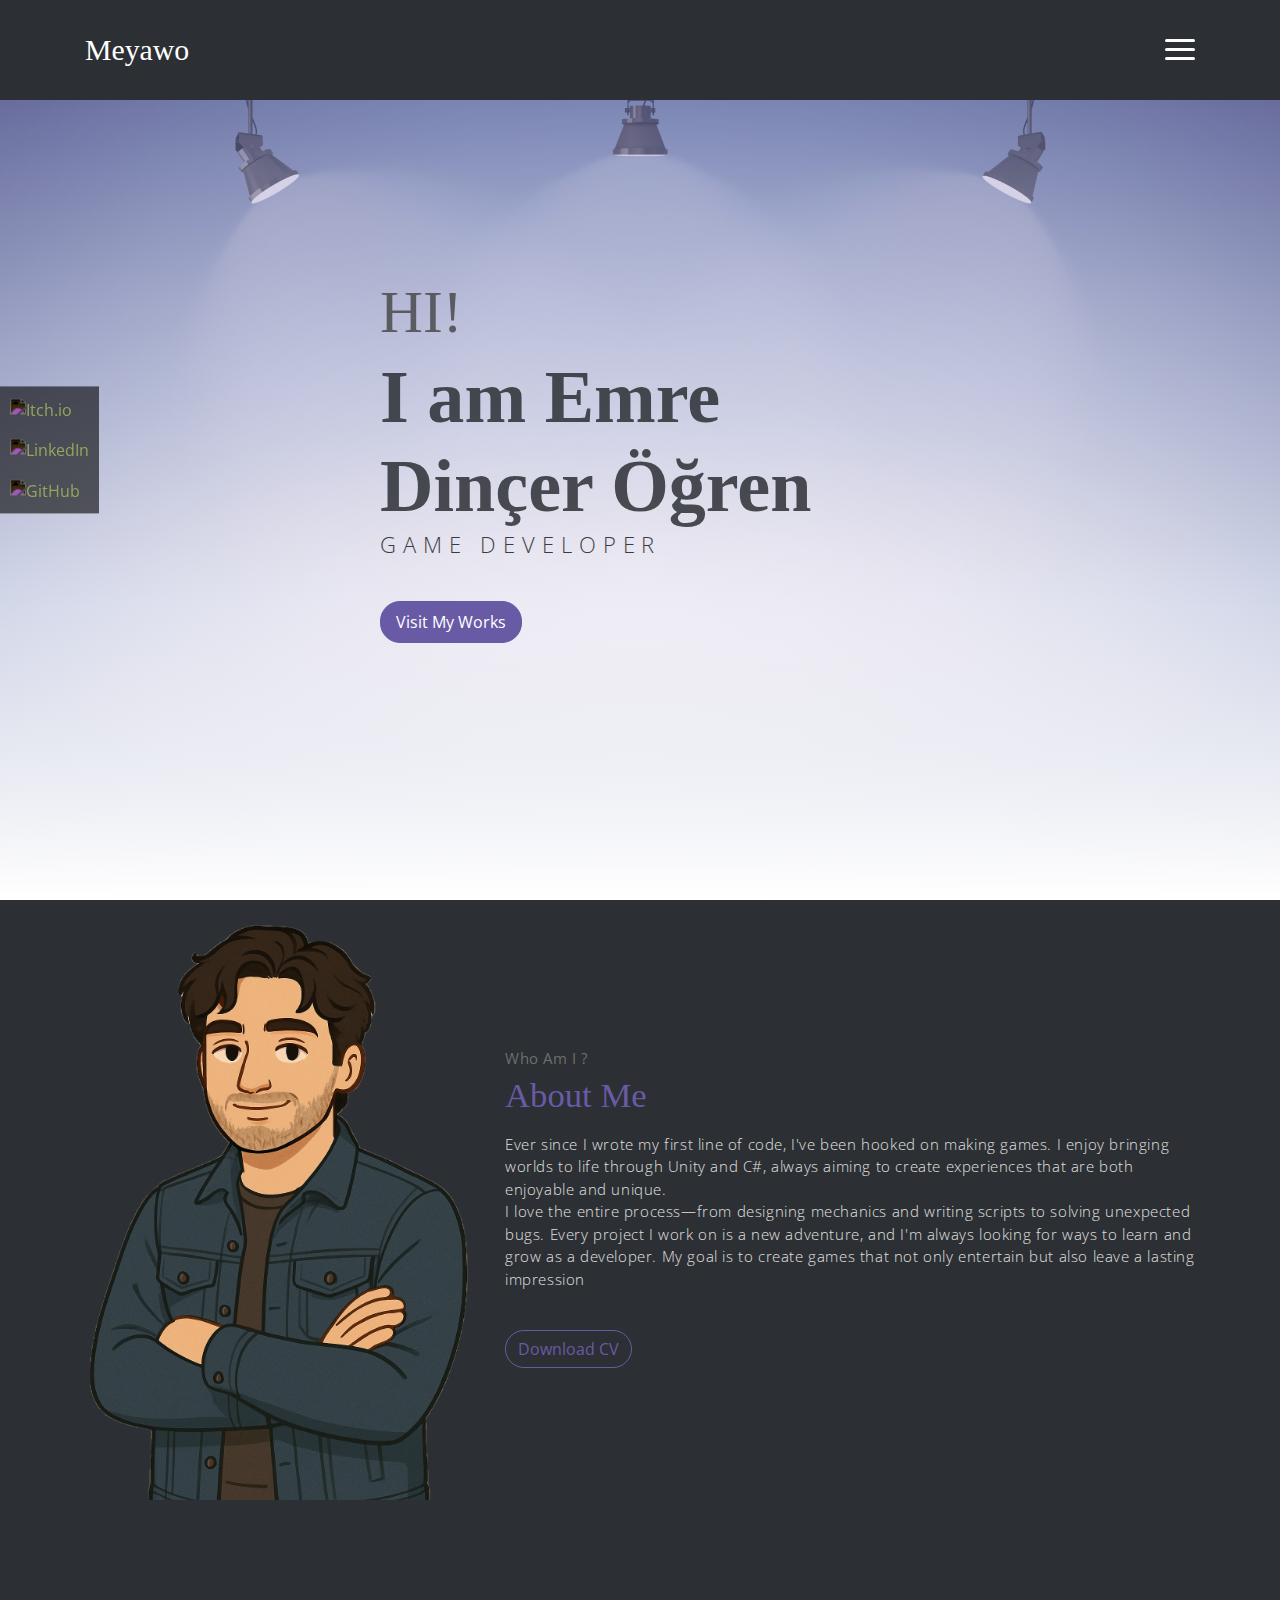
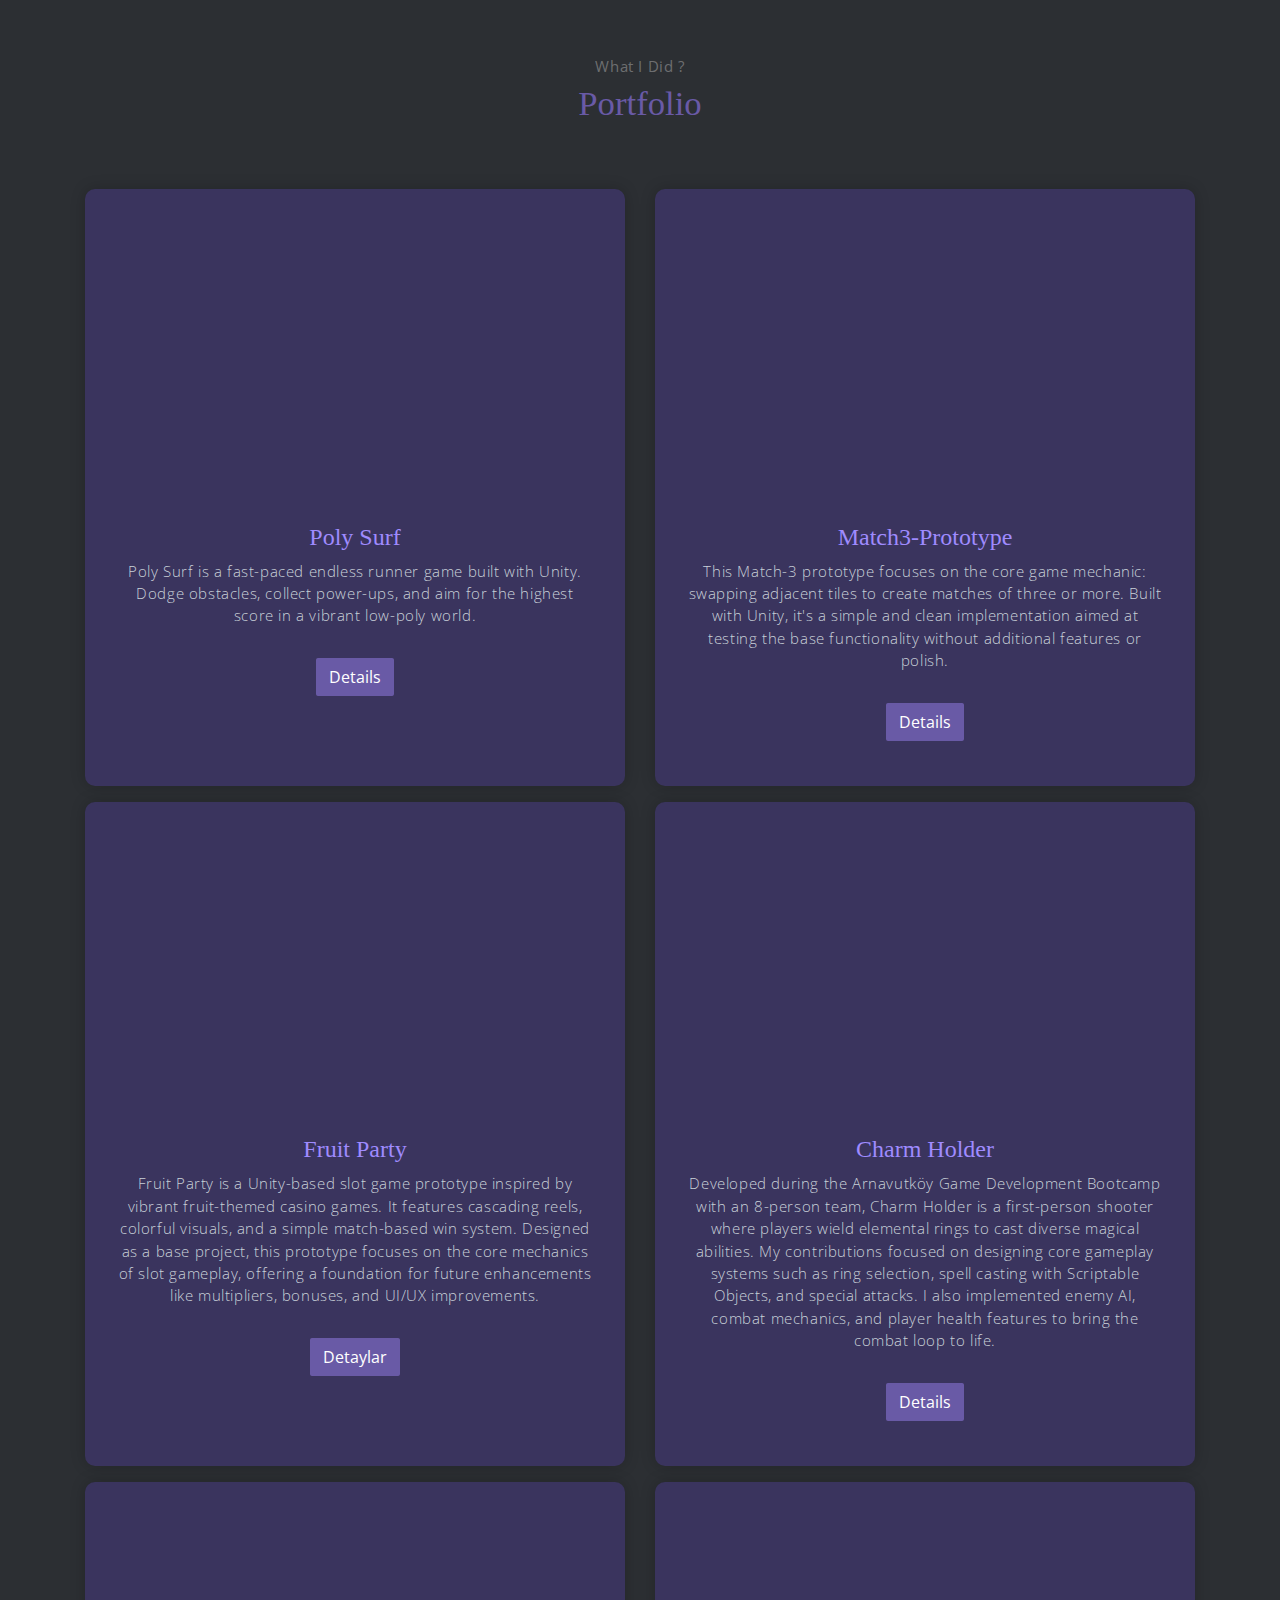
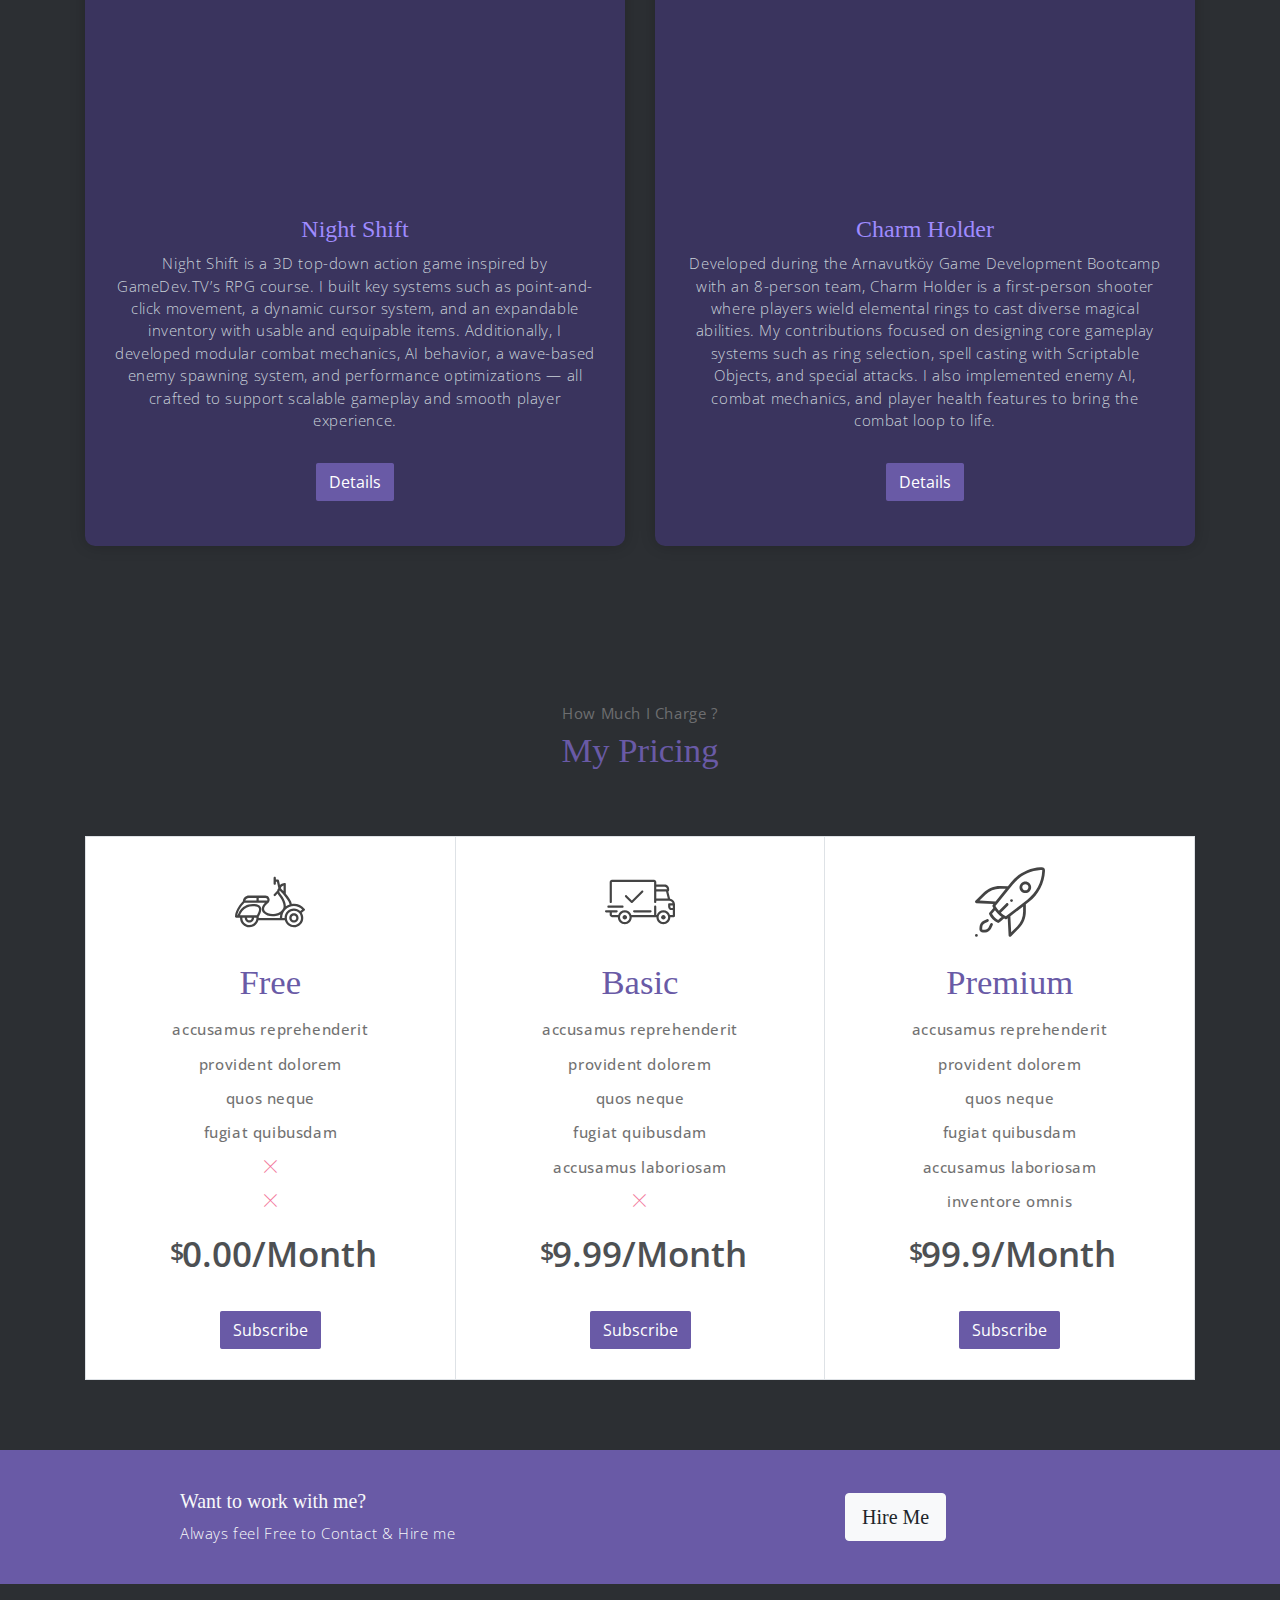
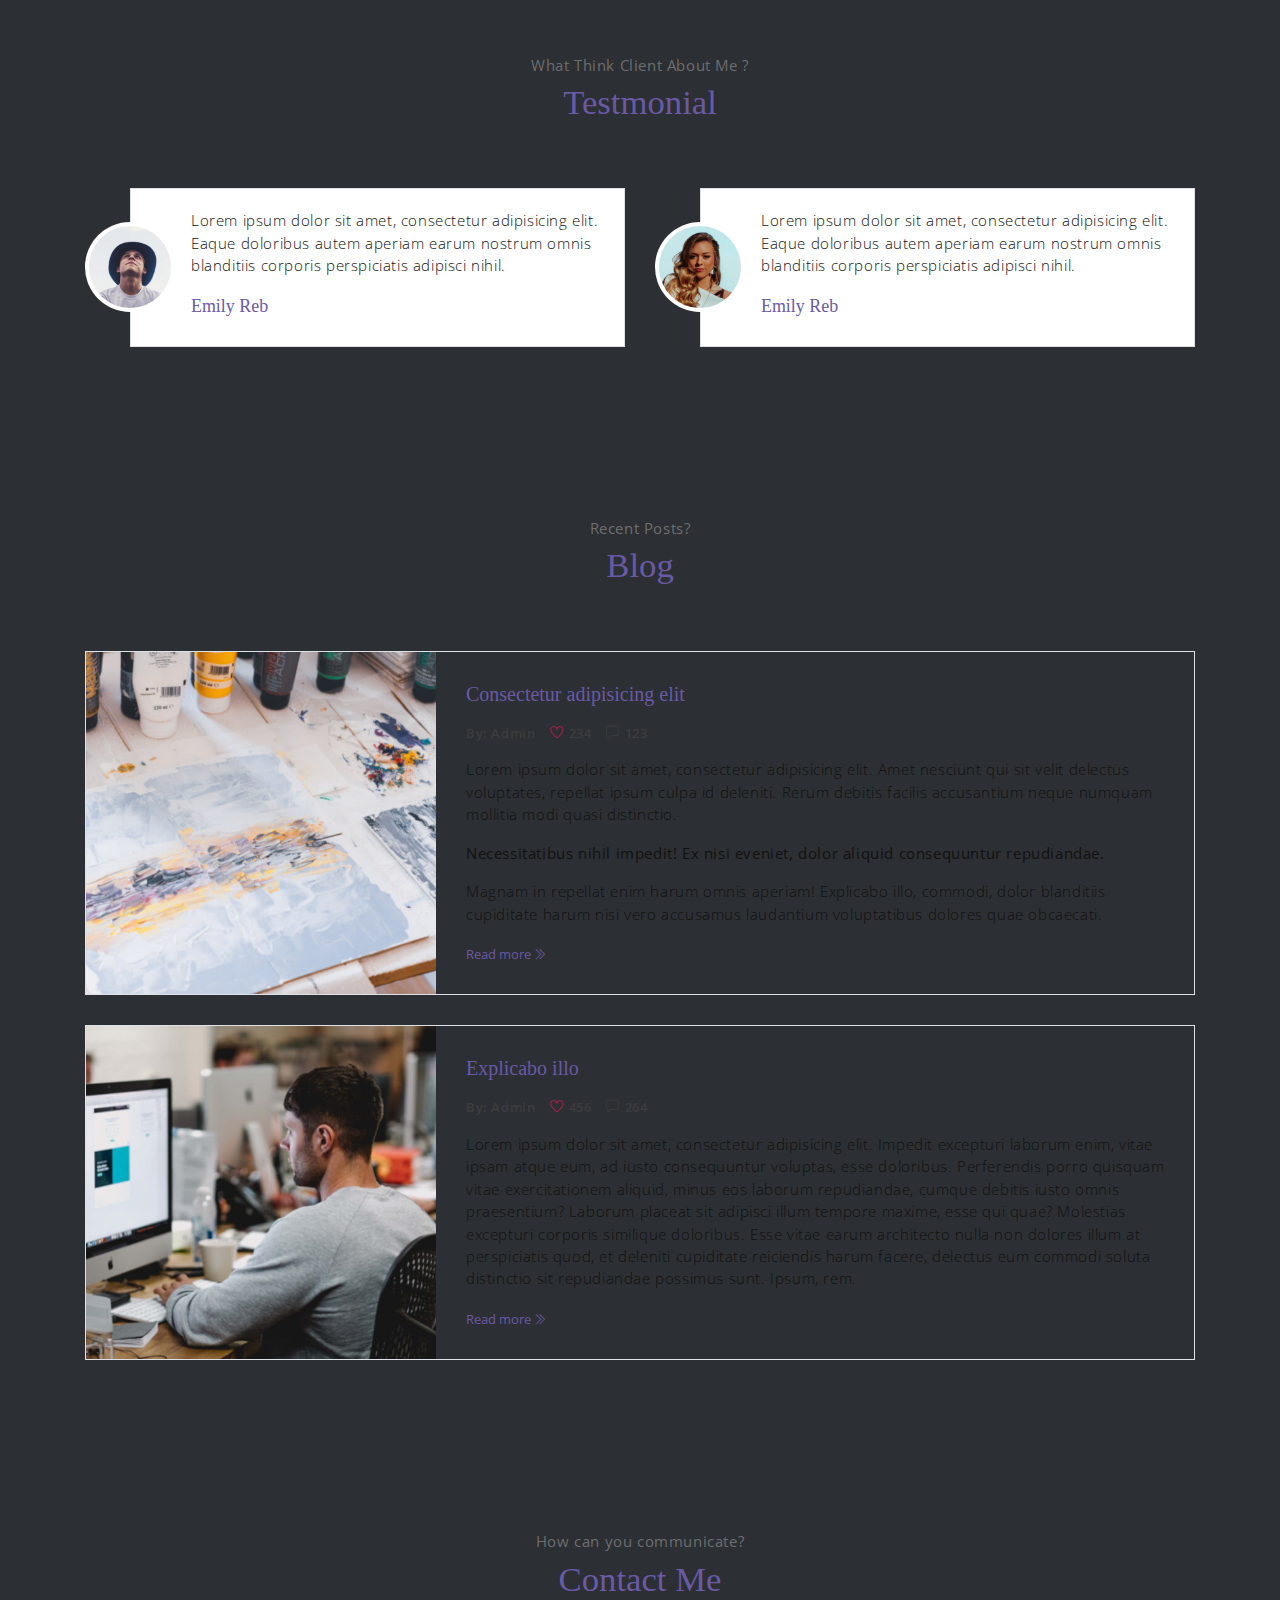
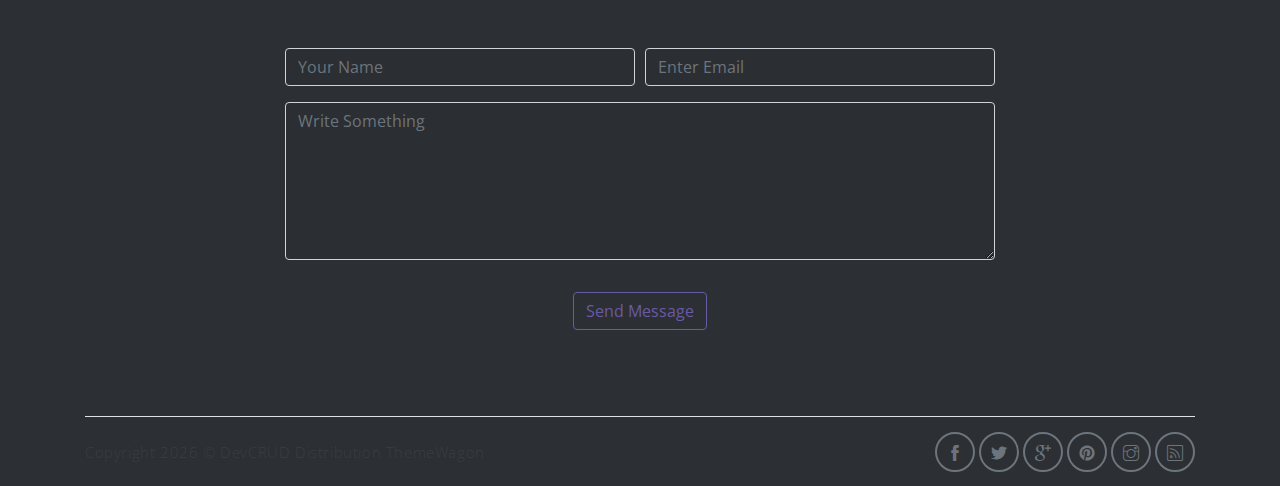
==== index.html @ ae35ba20 "Initial commit" ====
<!DOCTYPE html>
<html lang="en">

<head>
    <meta charset="utf-8">
    <meta name="viewport" content="width=device-width, initial-scale=1, shrink-to-fit=no">
    <meta name="description" content="Start your development with Meyawo landing page.">
    <meta name="author" content="Devcrud">
    <title>Meyawo Landing page | Free Bootstrap 4.3.x landing page</title>
    <!-- font icons -->
    <link rel="stylesheet" href="assets/vendors/themify-icons/css/themify-icons.css">
    <!-- Bootstrap + Meyawo main styles -->
    <link rel="stylesheet" href="assets/css/meyawo.css">
</head>

<body data-spy="scroll" data-target=".navbar" data-offset="40" id="home">
 <!-- Social Sidebar -->
 <div class="social-sidebar">
    <a href="https://gokcinosman.itch.io" target="_blank" rel="noopener noreferrer" aria-label="Itch.io">
        <img src="https://static.itch.io/images/itchio-textless-white.svg" alt="Itch.io">
    </a>
    <a href="https://www.linkedin.com/in/osmangokcin" target="_blank" rel="noopener noreferrer" aria-label="LinkedIn">
        <img src="https://cdn-icons-png.flaticon.com/512/174/174857.png" alt="LinkedIn">
    </a>
    <a href="https://github.com/gokcinosman" target="_blank" rel="noopener noreferrer" aria-label="GitHub">
        <img src="https://img.icons8.com/?size=100&amp;id=12599&amp;format=png&amp;color=000000" alt="GitHub">
    </a>
</div>
    <!-- Page Navbar -->
    <nav class="custom-navbar" data-spy="affix" data-offset-top="20">
        <div class="container">
            <a class="logo" href="#">Meyawo</a>
            <ul class="nav">
                <li class="item">
                    <a class="link" href="#home">Home</a>
                </li>
                <li class="item">
                    <a class="link" href="#about">About</a>
                </li>
                <li class="item">
                    <a class="link" href="#portfolio">Portfolio</a>
                </li>
                <li class="item">
                    <a class="link" href="#testmonial">Testmonial</a>
                </li>
                <li class="item">
                    <a class="link" href="#blog">Blog</a>
                </li>
                <li class="item">
                    <a class="link" href="#contact">Contact</a>
                </li>
                <li class="item ml-md-3">
                    <a href="components.html" class="btn btn-primary">Components</a>
                </li>
            </ul>
            <a href="javascript:void(0)" id="nav-toggle" class="hamburger hamburger--elastic">
                <div class="hamburger-box">
                    <div class="hamburger-inner"></div>
                </div>
            </a>
        </div>
    </nav><!-- End of Page Navbar -->

    <!-- page header -->
    <header id="home" class="header">
        <div class="overlay"></div>
        <div class="header-content container">
            <h1 class="header-title">
                <span class="up">HI!</span>
                <span class="down">I am Emre Dinçer Öğren</span>
            </h1>
            <p class="header-subtitle">GAME DEVELOPER</p>

            <button class="btn btn-primary">Visit My Works</button>
        </div>
    </header><!-- end of page header -->
   
    <!-- about section -->
    <section class="section pt-0" id="about">
        <!-- container -->
        <div class="container text-center">
            <!-- about wrapper -->
            <div class="about">
                <div class="about-img-holder">
                    <img src="assets/imgs/man.png" class="about-img"
                        alt="Download free bootstrap 4 landing page, free boootstrap 4 templates, Download free bootstrap 4.1 landing page, free boootstrap 4.1.1 templates, meyawo Landing page">
                </div>
                <div class="about-caption">
                    <p class="section-subtitle">Who Am I ?</p>
                    <h2 class="section-title mb-3">About Me</h2>
                    <p class="about-info">
                        Ever since I wrote my first line of code, I've been hooked on making games.
                        I enjoy bringing worlds to life through Unity and C#, always aiming to create experiences that are both enjoyable and unique.
                        <br>I love the entire process—from designing mechanics and writing scripts to solving unexpected bugs. 
                        Every project I work on is a new adventure, and I'm always looking for ways to learn and grow as a developer. 
                        My goal is to create games that not only entertain but also leave a lasting impression
                    </p>
                    <button class="btn-rounded btn btn-outline-primary mt-4">Download CV</button>
                </div>
            </div><!-- end of about wrapper -->
        </div><!-- end of container -->
    </section> <!-- end of about section -->

        <!-- 
    <section class="section" id="service">
        <div class="container text-center">
            <p class="section-subtitle">What I Do ?</p>
            <h6 class="section-title mb-6">Service</h6>
            <div class="row">
                <div class="col-md-6 col-lg-3">
                    <div class="service-card">
                        <div class="body">
                            <img src="assets/imgs/pencil-case.svg" alt="..." class="icon">
                            <h6 class="title">Adipisicing</h6>
                            <p class="subtitle">Labore velit culpa adipisci excepturi consequuntur...</p>
                        </div>
                    </div>
                </div>
                <div class="col-md-6 col-lg-3">
                    <div class="service-card">
                        <div class="body">
                            <img src="assets/imgs/responsive.svg" alt="..." class="icon">
                            <h6 class="title">Sapiente</h6>
                            <p class="subtitle">Labore velit culpa adipisci excepturi consequuntur...</p>
                        </div>
                    </div>
                </div>
                <div class="col-md-6 col-lg-3">
                    <div class="service-card">
                        <div class="body">
                            <img src="assets/imgs/toolbox.svg" alt="..." class="icon">
                            <h6 class="title">Placeat</h6>
                            <p class="subtitle">Labore velit culpa adipisci excepturi consequuntur...</p>
                        </div>
                    </div>
                </div>
                <div class="col-md-6 col-lg-3">
                    <div class="service-card">
                        <div class="body">
                            <img src="assets/imgs/analytics.svg" alt="..." class="icon">
                            <h6 class="title">Iusto</h6>
                            <p class="subtitle">Labore velit culpa adipisci excepturi consequuntur...</p>
                        </div>
                    </div>
                </div>
            </div>
        </div>
    </section> 
    -->
    

    <!-- portfolio section -->
    <section class="section" id="portfolio">
        <div class="container text-center">
            <p class="section-subtitle">What I Did ?</p>
            <h6 class="section-title mb-6">Portfolio</h6>
            <!-- row -->
            
            <div class="row">
                <div class="col-md-6 mb-3">
                    <div class="project-card">
                      <!-- Video veya Görsel -->
                      <div class="video-wrapper">
                        <iframe src="https://youtube.com/embed/-8OVPPsHuDs?feature=share" frameborder="0" allowfullscreen></iframe>
                      </div>
                      <!-- Proje Bilgileri -->
                      <div class="project-info">
                        <div class="project-info">
                            <h4 class="project-title">Poly Surf</h4>
                            <p class="project-description">Poly Surf is a fast-paced endless runner game built with Unity.
                                Dodge obstacles, collect power-ups, and aim for the highest score in a vibrant low-poly world.</p>
                           
                          </div>
                          
                        <a href="proje-linki" class="btn btn-primary">Details</a>
                      </div>
                    </div>
                  </div>
                  
                  
                      
                  <div class="col-md-6 mb-3">
                    <div class="project-card">
                      <!-- Video veya Görsel -->
                      <div class="video-wrapper">
                        <iframe src="https://youtube.com/embed/-8OVPPsHuDs?feature=share" frameborder="0" allowfullscreen></iframe>
                      </div>
                      <!-- Proje Bilgileri -->
                      <div class="project-info">
                        <div class="project-info">
                            <h4 class="project-title">Match3-Prototype</h4>
                            <p class="project-description">This Match-3 prototype focuses on the core game mechanic: 
                                swapping adjacent tiles to create matches of three or more. 
                                Built with Unity, it's a simple and clean implementation aimed at testing the base 
                                functionality without additional features or polish.</p>
                           
                          </div>
                          
                        <a href="proje-linki" class="btn btn-primary">Details</a>
                      </div>
                    </div>
                  </div>


                  <div class="col-md-6 mb-3">
                    <div class="project-card">
                      <!-- Video veya Görsel -->
                      <div class="video-wrapper">
                        <iframe src="https://youtube.com/embed/-8OVPPsHuDs?feature=share" frameborder="0" allowfullscreen></iframe>
                      </div>
                      <!-- Proje Bilgileri -->
                      <div class="project-info">
                        <div class="project-info">
                            <h4 class="project-title">Fruit Party</h4>
                            <p class="project-description">Fruit Party is a Unity-based slot game prototype 
                                inspired by vibrant fruit-themed casino games. It features cascading reels, 
                                colorful visuals, and a simple match-based win system.
                                 Designed as a base project, this prototype focuses on the core mechanics of slot gameplay, 
                                 offering a foundation for future enhancements like multipliers, bonuses, and UI/UX improvements.</p>
                           
                          </div>
                          
                        <a href="proje-linki" class="btn btn-primary">Detaylar</a>
                      </div>
                    </div>
                  </div>

                  <div class="col-md-6 mb-3">
                    <div class="project-card">
                      <!-- Video veya Görsel -->
                      <div class="video-wrapper">
                        <iframe src="https://youtube.com/embed/-8OVPPsHuDs?feature=share" frameborder="0" allowfullscreen></iframe>
                      </div>
                      <!-- Proje Bilgileri -->
                      <div class="project-info">
                        <div class="project-info">
                            <h4 class="project-title">Charm Holder</h4>
                            <p class="project-description">Developed during the Arnavutköy Game Development 
                                Bootcamp with an 8-person team, 
                                Charm Holder is a first-person shooter where players wield 
                                elemental rings to cast diverse magical abilities. My contributions focused on 
                                designing core gameplay systems such as ring selection, 
                                spell casting with Scriptable Objects, and special attacks. 
                                I also implemented enemy AI, combat mechanics, and 
                                player health features to bring the combat loop to life.</p>
                           
                          </div>
                          
                        <a href="proje-linki" class="btn btn-primary">Details</a>
                      </div>
                    </div>
                  </div>
                  

                  <div class="col-md-6 mb-3">
                    <div class="project-card">
                      <!-- Video veya Görsel -->
                      <div class="video-wrapper">
                        <iframe src="https://youtube.com/embed/-8OVPPsHuDs?feature=share" frameborder="0" allowfullscreen></iframe>
                      </div>
                      <!-- Proje Bilgileri -->
                      <div class="project-info">
                        <div class="project-info">
                            <h4 class="project-title">Night Shift</h4>
                            <p class="project-description">Night Shift 
                                is a 3D top-down action game inspired by GameDev.TV’s RPG course. 
                                I built key systems such as point-and-click movement, 
                                a dynamic cursor system, and an expandable inventory with usable and equipable 
                                items. Additionally, I developed modular combat mechanics, 
                                AI behavior, a wave-based enemy spawning system, and performance optimizations — 
                                all crafted to support scalable gameplay and smooth player experience.</p>
                           
                          </div>
                          
                        <a href="proje-linki" class="btn btn-primary">Details</a>
                      </div>
                    </div>
                  </div>




                  <div class="col-md-6 mb-3">
                    <div class="project-card">
                      <!-- Video veya Görsel -->
                      <div class="video-wrapper">
                        <iframe src="https://youtube.com/embed/-8OVPPsHuDs?feature=share" frameborder="0" allowfullscreen></iframe>
                      </div>
                      <!-- Proje Bilgileri -->
                      <div class="project-info">
                        <div class="project-info">
                            <h4 class="project-title">Charm Holder</h4>
                            <p class="project-description">Developed during the Arnavutköy Game Development 
                                Bootcamp with an 8-person team, 
                                Charm Holder is a first-person shooter where players wield 
                                elemental rings to cast diverse magical abilities. My contributions focused on 
                                designing core gameplay systems such as ring selection, 
                                spell casting with Scriptable Objects, and special attacks. 
                                I also implemented enemy AI, combat mechanics, and 
                                player health features to bring the combat loop to life.</p>
                           
                          </div>
                          
                        <a href="proje-linki" class="btn btn-primary">Details</a>
                      </div>
                    </div>
                  </div>

            </div><!-- end of row -->
        </div><!-- end of container -->
    </section> <!-- end of portfolio section -->

    <!-- pricing section -->
    <section class="section" id="pricing">
        <div class="container text-center">
            <p class="section-subtitle">How Much I Charge ?</p>
            <h6 class="section-title mb-6">My Pricing</h6>
            <!-- row -->
            <div class="pricing-wrapper">
                <div class="pricing-card">
                    <div class="pricing-card-header">
                        <img class="pricing-card-icon" src="assets/imgs/scooter.svg"
                            alt="Download free bootstrap 4 landing page, free boootstrap 4 templates, Download free bootstrap 4.1 landing page, free boootstrap 4.1.1 templates, meyawo Landing page">
                    </div>
                    <div class="pricing-card-body">
                        <h6 class="pricing-card-title">Free</h6>
                        <div class="pricing-card-list">
                            <p>accusamus reprehenderit</p>
                            <p>provident dolorem </p>
                            <p>quos neque</p>
                            <p>fugiat quibusdam</p>
                            <p><i class="ti-close"></i></p>
                            <p><i class="ti-close"></i></p>
                        </div>
                    </div>
                    <div class="pricing-card-footer">
                        <span>$</span>
                        <span>0.00/Month</span>
                    </div>
                    <a href="#" class="btn btn-primary mt-3 pricing-card-btn">Subscribe</a>
                </div>
                <div class="pricing-card">
                    <div class="pricing-card-header">
                        <img class="pricing-card-icon" src="assets/imgs/shipped.svg"
                            alt="Download free bootstrap 4 landing page, free boootstrap 4 templates, Download free bootstrap 4.1 landing page, free boootstrap 4.1.1 templates, meyawo Landing page">
                    </div>
                    <div class="pricing-card-body">
                        <h6 class="pricing-card-title">Basic</h6>
                        <div class="pricing-card-list">
                            <p>accusamus reprehenderit</p>
                            <p>provident dolorem </p>
                            <p>quos neque</p>
                            <p>fugiat quibusdam</p>
                            <p>accusamus laboriosam</p>
                            <p><i class="ti-close"></i></p>
                        </div>
                    </div>
                    <div class="pricing-card-footer">
                        <span>$</span>
                        <span>9.99/Month</span>
                    </div>
                    <a href="#" class="btn btn-primary mt-3 pricing-card-btn">Subscribe</a>
                </div>
                <div class="pricing-card">
                    <div class="pricing-card-header">
                        <img class="pricing-card-icon" src="assets/imgs/startup.svg"
                            alt="Download free bootstrap 4 landing page, free boootstrap 4 templates, Download free bootstrap 4.1 landing page, free boootstrap 4.1.1 templates, meyawo Landing page">
                    </div>
                    <div class="pricing-card-body">
                        <h6 class="pricing-card-title">Premium</h6>
                        <div class="pricing-card-list">
                            <p>accusamus reprehenderit</p>
                            <p>provident dolorem </p>
                            <p>quos neque</p>
                            <p>fugiat quibusdam</p>
                            <p>accusamus laboriosam</p>
                            <p>inventore omnis</p>
                        </div>
                    </div>
                    <div class="pricing-card-footer">
                        <span>$</span>
                        <span>99.9/Month</span>
                    </div>
                    <a href="#" class="btn btn-primary mt-3 pricing-card-btn">Subscribe</a>
                </div>

            </div><!-- end of pricing wrapper -->
        </div> <!-- end of container -->
    </section><!-- end of pricing section -->

    <!-- section -->
    <section class="section-sm bg-primary">
        <!-- container -->
        <div class="container text-center text-sm-left">
            <!-- row -->
            <div class="row align-items-center">
                <div class="col-sm offset-md-1 mb-4 mb-md-0">
                    <h6 class="title text-light">Want to work with me?</h6>
                    <p class="m-0 text-light">Always feel Free to Contact & Hire me</p>
                </div>
                <div class="col-sm offset-sm-2 offset-md-3">
                    <button class="btn btn-lg my-font btn-light rounded">Hire Me</button>
                </div>
            </div> <!-- end of row -->
        </div> <!-- end of container -->
    </section> <!-- end of section -->

    <!-- testimonial section -->
    <section class="section" id="testmonial">
        <div class="container text-center">
            <p class="section-subtitle">What Think Client About Me ?</p>
            <h6 class="section-title mb-6">Testmonial</h6>

            <!-- row -->
            <div class="row">
                <div class="col-md-6">
                    <div class="testimonial-card">
                        <div class="testimonial-card-img-holder">
                            <img src="assets/imgs/avatar2.jpg" class="testimonial-card-img"
                                alt="Download free bootstrap 4 landing page, free boootstrap 4 templates, Download free bootstrap 4.1 landing page, free boootstrap 4.1.1 templates, meyawo Landing page">
                        </div>
                        <div class="testimonial-card-body">
                            <p class="testimonial-card-subtitle">Lorem ipsum dolor sit amet, consectetur adipisicing
                                elit. Eaque doloribus autem aperiam earum nostrum omnis blanditiis corporis perspiciatis
                                adipisci nihil.</p>
                            <h6 class="testimonial-card-title">Emily Reb</h6>
                        </div>
                    </div>
                </div>
                <div class="col-md-6">
                    <div class="testimonial-card">
                        <div class="testimonial-card-img-holder">
                            <img src="assets/imgs/avatar3.jpg" class="testimonial-card-img"
                                alt="Download free bootstrap 4 landing page, free boootstrap 4 templates, Download free bootstrap 4.1 landing page, free boootstrap 4.1.1 templates, meyawo Landing page">
                        </div>
                        <div class="testimonial-card-body">
                            <p class="testimonial-card-subtitle">Lorem ipsum dolor sit amet, consectetur adipisicing
                                elit. Eaque doloribus autem aperiam earum nostrum omnis blanditiis corporis perspiciatis
                                adipisci nihil.</p>
                            <h6 class="testimonial-card-title">Emily Reb</h6>
                        </div>
                    </div>
                </div>
            </div>
        </div> <!-- end of container -->
    </section> <!-- end of testimonial section -->

    <!-- blog section -->
    <section class="section" id="blog">
        <!-- container -->
        <div class="container text-center">
            <p class="section-subtitle">Recent Posts?</p>
            <h6 class="section-title mb-6">Blog</h6>
            <!-- blog-wrapper -->
            <div class="blog-card">
                <div class="blog-card-header">
                    <img src="assets/imgs/img-1.jpg" class="blog-card-img"
                        alt="Download free bootstrap 4 landing page, free boootstrap 4 templates, Download free bootstrap 4.1 landing page, free boootstrap 4.1.1 templates, meyawo Landing page">
                </div>
                <div class="blog-card-body">
                    <h5 class="blog-card-title">Consectetur adipisicing elit</h6>

                        <p class="blog-card-caption">
                            <a href="#">By: Admin</a>
                            <a href="#"><i class="ti-heart text-danger"></i> 234</a>
                            <a href="#"><i class="ti-comment"></i> 123</a>
                        </p>
                        <p>Lorem ipsum dolor sit amet, consectetur adipisicing elit. Amet nesciunt qui sit velit
                            delectus voluptates, repellat ipsum culpa id deleniti. Rerum debitis facilis accusantium
                            neque numquam mollitia modi quasi distinctio.</p>

                        <p><b>Necessitatibus nihil impedit! Ex nisi eveniet, dolor aliquid consequuntur repudiandae.</b>
                        </p>
                        <p>Magnam in repellat enim harum omnis aperiam! Explicabo illo, commodi, dolor blanditiis
                            cupiditate harum nisi vero accusamus laudantium voluptatibus dolores quae obcaecati.</p>

                        <a href="#" class="blog-card-link">Read more <i class="ti-angle-double-right"></i></a>
                </div>
            </div><!-- end of blog wrapper -->

            <!-- blog-wrapper -->
            <div class="blog-card">
                <div class="blog-card-header">
                    <img src="assets/imgs/img-2.jpg" class="blog-card-img"
                        alt="Download free bootstrap 4 landing page, free boootstrap 4 templates, Download free bootstrap 4.1 landing page, free boootstrap 4.1.1 templates, meyawo Landing page">
                </div>
                <div class="blog-card-body">
                    <h5 class="blog-card-title">Explicabo illo</h6>

                        <p class="blog-card-caption">
                            <a href="#">By: Admin</a>
                            <a href="#"><i class="ti-heart text-danger"></i> 456</a>
                            <a href="#"><i class="ti-comment"></i> 264</a>
                        </p>

                        <p>Lorem ipsum dolor sit amet, consectetur adipisicing elit. Impedit excepturi laborum enim,
                            vitae ipsam atque eum, ad iusto consequuntur voluptas, esse doloribus. Perferendis porro
                            quisquam vitae exercitationem aliquid, minus eos laborum repudiandae, cumque debitis iusto
                            omnis praesentium? Laborum placeat sit adipisci illum tempore maxime, esse qui quae?
                            Molestias excepturi corporis similique doloribus. Esse vitae earum architecto nulla non
                            dolores illum at perspiciatis quod, et deleniti cupiditate reiciendis harum facere, delectus
                            eum commodi soluta distinctio sit repudiandae possimus sunt. Ipsum, rem.</p>

                        <a href="#" class="blog-card-link">Read more <i class="ti-angle-double-right"></i></a>
                </div>
            </div><!-- end of blog wrapper -->

        </div><!-- end of container -->
    </section><!-- end of blog section -->

    <!-- contact section -->
    <section class="section" id="contact">
        <div class="container text-center">
            <p class="section-subtitle">How can you communicate?</p>
            <h6 class="section-title mb-5">Contact Me</h6>
            <!-- contact form -->
            <form action="" class="contact-form col-md-10 col-lg-8 m-auto">
                <div class="form-row">
                    <div class="form-group col-sm-6">
                        <input type="text" size="50" class="form-control" placeholder="Your Name" required>
                    </div>
                    <div class="form-group col-sm-6">
                        <input type="email" class="form-control" placeholder="Enter Email" requried>
                    </div>
                    <div class="form-group col-sm-12">
                        <textarea name="comment" id="comment" rows="6" class="form-control"
                            placeholder="Write Something"></textarea>
                    </div>
                    <div class="form-group col-sm-12 mt-3">
                        <input type="submit" value="Send Message" class="btn btn-outline-primary rounded">
                    </div>
                </div>
            </form><!-- end of contact form -->
        </div><!-- end of container -->
    </section><!-- end of contact section -->

    <!-- footer -->
    <div class="container">
        <footer class="footer">
            <p class="mb-0">Copyright
                <script>document.write(new Date().getFullYear())</script> &copy; <a
                    href="http://www.devcrud.com">DevCRUD</a> Distribution <a
                    href="https://themewagon.com">ThemeWagon</a>
            </p>
            <div class="social-links text-right m-auto ml-sm-auto">
                <a href="javascript:void(0)" class="link"><i class="ti-facebook"></i></a>
                <a href="javascript:void(0)" class="link"><i class="ti-twitter-alt"></i></a>
                <a href="javascript:void(0)" class="link"><i class="ti-google"></i></a>
                <a href="javascript:void(0)" class="link"><i class="ti-pinterest-alt"></i></a>
                <a href="javascript:void(0)" class="link"><i class="ti-instagram"></i></a>
                <a href="javascript:void(0)" class="link"><i class="ti-rss"></i></a>
            </div>
        </footer>
    </div> <!-- end of page footer -->

    <!-- core  -->
    <script src="assets/vendors/jquery/jquery-3.4.1.js"></script>
    <script src="assets/vendors/bootstrap/bootstrap.bundle.js"></script>

    <!-- bootstrap 3 affix -->
    <script src="assets/vendors/bootstrap/bootstrap.affix.js"></script>

    <!-- Meyawo js -->
    <script src="assets/js/meyawo.js"></script>

</body>

</html>
---- assets/vendors/themify-icons/css/themify-icons.css ----
@font-face {
	font-family: 'themify';
	src:url("../fonts/themify.eot?-fvbane");
	src:url("../fonts/themify.eot?#iefix-fvbane") format("embedded-opentype"),
		url("../fonts/themify.woff?-fvbane") format("woff"),
		url("../fonts/themify.ttf?-fvbane") format("truetype"),
		url("../fonts/themify.svg?-fvbane#themify") format("svg");
	font-weight: normal;
	font-style: normal;
}

[class^="ti-"], [class*=" ti-"] {
	font-family: 'themify';
	speak: none;
	font-style: normal;
	font-weight: normal;
	font-variant: normal;
	text-transform: none;
	line-height: 1;

	/* Better Font Rendering =========== */
	-webkit-font-smoothing: antialiased;
	-moz-osx-font-smoothing: grayscale;
}

.ti-wand:before {
	content: "\e600";
}
.ti-volume:before {
	content: "\e601";
}
.ti-user:before {
	content: "\e602";
}
.ti-unlock:before {
	content: "\e603";
}
.ti-unlink:before {
	content: "\e604";
}
.ti-trash:before {
	content: "\e605";
}
.ti-thought:before {
	content: "\e606";
}
.ti-target:before {
	content: "\e607";
}
.ti-tag:before {
	content: "\e608";
}
.ti-tablet:before {
	content: "\e609";
}
.ti-star:before {
	content: "\e60a";
}
.ti-spray:before {
	content: "\e60b";
}
.ti-signal:before {
	content: "\e60c";
}
.ti-shopping-cart:before {
	content: "\e60d";
}
.ti-shopping-cart-full:before {
	content: "\e60e";
}
.ti-settings:before {
	content: "\e60f";
}
.ti-search:before {
	content: "\e610";
}
.ti-zoom-in:before {
	content: "\e611";
}
.ti-zoom-out:before {
	content: "\e612";
}
.ti-cut:before {
	content: "\e613";
}
.ti-ruler:before {
	content: "\e614";
}
.ti-ruler-pencil:before {
	content: "\e615";
}
.ti-ruler-alt:before {
	content: "\e616";
}
.ti-bookmark:before {
	content: "\e617";
}
.ti-bookmark-alt:before {
	content: "\e618";
}
.ti-reload:before {
	content: "\e619";
}
.ti-plus:before {
	content: "\e61a";
}
.ti-pin:before {
	content: "\e61b";
}
.ti-pencil:before {
	content: "\e61c";
}
.ti-pencil-alt:before {
	content: "\e61d";
}
.ti-paint-roller:before {
	content: "\e61e";
}
.ti-paint-bucket:before {
	content: "\e61f";
}
.ti-na:before {
	content: "\e620";
}
.ti-mobile:before {
	content: "\e621";
}
.ti-minus:before {
	content: "\e622";
}
.ti-medall:before {
	content: "\e623";
}
.ti-medall-alt:before {
	content: "\e624";
}
.ti-marker:before {
	content: "\e625";
}
.ti-marker-alt:before {
	content: "\e626";
}
.ti-arrow-up:before {
	content: "\e627";
}
.ti-arrow-right:before {
	content: "\e628";
}
.ti-arrow-left:before {
	content: "\e629";
}
.ti-arrow-down:before {
	content: "\e62a";
}
.ti-lock:before {
	content: "\e62b";
}
.ti-location-arrow:before {
	content: "\e62c";
}
.ti-link:before {
	content: "\e62d";
}
.ti-layout:before {
	content: "\e62e";
}
.ti-layers:before {
	content: "\e62f";
}
.ti-layers-alt:before {
	content: "\e630";
}
.ti-key:before {
	content: "\e631";
}
.ti-import:before {
	content: "\e632";
}
.ti-image:before {
	content: "\e633";
}
.ti-heart:before {
	content: "\e634";
}
.ti-heart-broken:before {
	content: "\e635";
}
.ti-hand-stop:before {
	content: "\e636";
}
.ti-hand-open:before {
	content: "\e637";
}
.ti-hand-drag:before {
	content: "\e638";
}
.ti-folder:before {
	content: "\e639";
}
.ti-flag:before {
	content: "\e63a";
}
.ti-flag-alt:before {
	content: "\e63b";
}
.ti-flag-alt-2:before {
	content: "\e63c";
}
.ti-eye:before {
	content: "\e63d";
}
.ti-export:before {
	content: "\e63e";
}
.ti-exchange-vertical:before {
	content: "\e63f";
}
.ti-desktop:before {
	content: "\e640";
}
.ti-cup:before {
	content: "\e641";
}
.ti-crown:before {
	content: "\e642";
}
.ti-comments:before {
	content: "\e643";
}
.ti-comment:before {
	content: "\e644";
}
.ti-comment-alt:before {
	content: "\e645";
}
.ti-close:before {
	content: "\e646";
}
.ti-clip:before {
	content: "\e647";
}
.ti-angle-up:before {
	content: "\e648";
}
.ti-angle-right:before {
	content: "\e649";
}
.ti-angle-left:before {
	content: "\e64a";
}
.ti-angle-down:before {
	content: "\e64b";
}
.ti-check:before {
	content: "\e64c";
}
.ti-check-box:before {
	content: "\e64d";
}
.ti-camera:before {
	content: "\e64e";
}
.ti-announcement:before {
	content: "\e64f";
}
.ti-brush:before {
	content: "\e650";
}
.ti-briefcase:before {
	content: "\e651";
}
.ti-bolt:before {
	content: "\e652";
}
.ti-bolt-alt:before {
	content: "\e653";
}
.ti-blackboard:before {
	content: "\e654";
}
.ti-bag:before {
	content: "\e655";
}
.ti-move:before {
	content: "\e656";
}
.ti-arrows-vertical:before {
	content: "\e657";
}
.ti-arrows-horizontal:before {
	content: "\e658";
}
.ti-fullscreen:before {
	content: "\e659";
}
.ti-arrow-top-right:before {
	content: "\e65a";
}
.ti-arrow-top-left:before {
	content: "\e65b";
}
.ti-arrow-circle-up:before {
	content: "\e65c";
}
.ti-arrow-circle-right:before {
	content: "\e65d";
}
.ti-arrow-circle-left:before {
	content: "\e65e";
}
.ti-arrow-circle-down:before {
	content: "\e65f";
}
.ti-angle-double-up:before {
	content: "\e660";
}
.ti-angle-double-right:before {
	content: "\e661";
}
.ti-angle-double-left:before {
	content: "\e662";
}
.ti-angle-double-down:before {
	content: "\e663";
}
.ti-zip:before {
	content: "\e664";
}
.ti-world:before {
	content: "\e665";
}
.ti-wheelchair:before {
	content: "\e666";
}
.ti-view-list:before {
	content: "\e667";
}
.ti-view-list-alt:before {
	content: "\e668";
}
.ti-view-grid:before {
	content: "\e669";
}
.ti-uppercase:before {
	content: "\e66a";
}
.ti-upload:before {
	content: "\e66b";
}
.ti-underline:before {
	content: "\e66c";
}
.ti-truck:before {
	content: "\e66d";
}
.ti-timer:before {
	content: "\e66e";
}
.ti-ticket:before {
	content: "\e66f";
}
.ti-thumb-up:before {
	content: "\e670";
}
.ti-thumb-down:before {
	content: "\e671";
}
.ti-text:before {
	content: "\e672";
}
.ti-stats-up:before {
	content: "\e673";
}
.ti-stats-down:before {
	content: "\e674";
}
.ti-split-v:before {
	content: "\e675";
}
.ti-split-h:before {
	content: "\e676";
}
.ti-smallcap:before {
	content: "\e677";
}
.ti-shine:before {
	content: "\e678";
}
.ti-shift-right:before {
	content: "\e679";
}
.ti-shift-left:before {
	content: "\e67a";
}
.ti-shield:before {
	content: "\e67b";
}
.ti-notepad:before {
	content: "\e67c";
}
.ti-server:before {
	content: "\e67d";
}
.ti-quote-right:before {
	content: "\e67e";
}
.ti-quote-left:before {
	content: "\e67f";
}
.ti-pulse:before {
	content: "\e680";
}
.ti-printer:before {
	content: "\e681";
}
.ti-power-off:before {
	content: "\e682";
}
.ti-plug:before {
	content: "\e683";
}
.ti-pie-chart:before {
	content: "\e684";
}
.ti-paragraph:before {
	content: "\e685";
}
.ti-panel:before {
	content: "\e686";
}
.ti-package:before {
	content: "\e687";
}
.ti-music:before {
	content: "\e688";
}
.ti-music-alt:before {
	content: "\e689";
}
.ti-mouse:before {
	content: "\e68a";
}
.ti-mouse-alt:before {
	content: "\e68b";
}
.ti-money:before {
	content: "\e68c";
}
.ti-microphone:before {
	content: "\e68d";
}
.ti-menu:before {
	content: "\e68e";
}
.ti-menu-alt:before {
	content: "\e68f";
}
.ti-map:before {
	content: "\e690";
}
.ti-map-alt:before {
	content: "\e691";
}
.ti-loop:before {
	content: "\e692";
}
.ti-location-pin:before {
	content: "\e693";
}
.ti-list:before {
	content: "\e694";
}
.ti-light-bulb:before {
	content: "\e695";
}
.ti-Italic:before {
	content: "\e696";
}
.ti-info:before {
	content: "\e697";
}
.ti-infinite:before {
	content: "\e698";
}
.ti-id-badge:before {
	content: "\e699";
}
.ti-hummer:before {
	content: "\e69a";
}
.ti-home:before {
	content: "\e69b";
}
.ti-help:before {
	content: "\e69c";
}
.ti-headphone:before {
	content: "\e69d";
}
.ti-harddrives:before {
	content: "\e69e";
}
.ti-harddrive:before {
	content: "\e69f";
}
.ti-gift:before {
	content: "\e6a0";
}
.ti-game:before {
	content: "\e6a1";
}
.ti-filter:before {
	content: "\e6a2";
}
.ti-files:before {
	content: "\e6a3";
}
.ti-file:before {
	content: "\e6a4";
}
.ti-eraser:before {
	content: "\e6a5";
}
.ti-envelope:before {
	content: "\e6a6";
}
.ti-download:before {
	content: "\e6a7";
}
.ti-direction:before {
	content: "\e6a8";
}
.ti-direction-alt:before {
	content: "\e6a9";
}
.ti-dashboard:before {
	content: "\e6aa";
}
.ti-control-stop:before {
	content: "\e6ab";
}
.ti-control-shuffle:before {
	content: "\e6ac";
}
.ti-control-play:before {
	content: "\e6ad";
}
.ti-control-pause:before {
	content: "\e6ae";
}
.ti-control-forward:before {
	content: "\e6af";
}
.ti-control-backward:before {
	content: "\e6b0";
}
.ti-cloud:before {
	content: "\e6b1";
}
.ti-cloud-up:before {
	content: "\e6b2";
}
.ti-cloud-down:before {
	content: "\e6b3";
}
.ti-clipboard:before {
	content: "\e6b4";
}
.ti-car:before {
	content: "\e6b5";
}
.ti-calendar:before {
	content: "\e6b6";
}
.ti-book:before {
	content: "\e6b7";
}
.ti-bell:before {
	content: "\e6b8";
}
.ti-basketball:before {
	content: "\e6b9";
}
.ti-bar-chart:before {
	content: "\e6ba";
}
.ti-bar-chart-alt:before {
	content: "\e6bb";
}
.ti-back-right:before {
	content: "\e6bc";
}
.ti-back-left:before {
	content: "\e6bd";
}
.ti-arrows-corner:before {
	content: "\e6be";
}
.ti-archive:before {
	content: "\e6bf";
}
.ti-anchor:before {
	content: "\e6c0";
}
.ti-align-right:before {
	content: "\e6c1";
}
.ti-align-left:before {
	content: "\e6c2";
}
.ti-align-justify:before {
	content: "\e6c3";
}
.ti-align-center:before {
	content: "\e6c4";
}
.ti-alert:before {
	content: "\e6c5";
}
.ti-alarm-clock:before {
	content: "\e6c6";
}
.ti-agenda:before {
	content: "\e6c7";
}
.ti-write:before {
	content: "\e6c8";
}
.ti-window:before {
	content: "\e6c9";
}
.ti-widgetized:before {
	content: "\e6ca";
}
.ti-widget:before {
	content: "\e6cb";
}
.ti-widget-alt:before {
	content: "\e6cc";
}
.ti-wallet:before {
	content: "\e6cd";
}
.ti-video-clapper:before {
	content: "\e6ce";
}
.ti-video-camera:before {
	content: "\e6cf";
}
.ti-vector:before {
	content: "\e6d0";
}
.ti-themify-logo:before {
	content: "\e6d1";
}
.ti-themify-favicon:before {
	content: "\e6d2";
}
.ti-themify-favicon-alt:before {
	content: "\e6d3";
}
.ti-support:before {
	content: "\e6d4";
}
.ti-stamp:before {
	content: "\e6d5";
}
.ti-split-v-alt:before {
	content: "\e6d6";
}
.ti-slice:before {
	content: "\e6d7";
}
.ti-shortcode:before {
	content: "\e6d8";
}
.ti-shift-right-alt:before {
	content: "\e6d9";
}
.ti-shift-left-alt:before {
	content: "\e6da";
}
.ti-ruler-alt-2:before {
	content: "\e6db";
}
.ti-receipt:before {
	content: "\e6dc";
}
.ti-pin2:before {
	content: "\e6dd";
}
.ti-pin-alt:before {
	content: "\e6de";
}
.ti-pencil-alt2:before {
	content: "\e6df";
}
.ti-palette:before {
	content: "\e6e0";
}
.ti-more:before {
	content: "\e6e1";
}
.ti-more-alt:before {
	content: "\e6e2";
}
.ti-microphone-alt:before {
	content: "\e6e3";
}
.ti-magnet:before {
	content: "\e6e4";
}
.ti-line-double:before {
	content: "\e6e5";
}
.ti-line-dotted:before {
	content: "\e6e6";
}
.ti-line-dashed:before {
	content: "\e6e7";
}
.ti-layout-width-full:before {
	content: "\e6e8";
}
.ti-layout-width-default:before {
	content: "\e6e9";
}
.ti-layout-width-default-alt:before {
	content: "\e6ea";
}
.ti-layout-tab:before {
	content: "\e6eb";
}
.ti-layout-tab-window:before {
	content: "\e6ec";
}
.ti-layout-tab-v:before {
	content: "\e6ed";
}
.ti-layout-tab-min:before {
	content: "\e6ee";
}
.ti-layout-slider:before {
	content: "\e6ef";
}
.ti-layout-slider-alt:before {
	content: "\e6f0";
}
.ti-layout-sidebar-right:before {
	content: "\e6f1";
}
.ti-layout-sidebar-none:before {
	content: "\e6f2";
}
.ti-layout-sidebar-left:before {
	content: "\e6f3";
}
.ti-layout-placeholder:before {
	content: "\e6f4";
}
.ti-layout-menu:before {
	content: "\e6f5";
}
.ti-layout-menu-v:before {
	content: "\e6f6";
}
.ti-layout-menu-separated:before {
	content: "\e6f7";
}
.ti-layout-menu-full:before {
	content: "\e6f8";
}
.ti-layout-media-right-alt:before {
	content: "\e6f9";
}
.ti-layout-media-right:before {
	content: "\e6fa";
}
.ti-layout-media-overlay:before {
	content: "\e6fb";
}
.ti-layout-media-overlay-alt:before {
	content: "\e6fc";
}
.ti-layout-media-overlay-alt-2:before {
	content: "\e6fd";
}
.ti-layout-media-left-alt:before {
	content: "\e6fe";
}
.ti-layout-media-left:before {
	content: "\e6ff";
}
.ti-layout-media-center-alt:before {
	content: "\e700";
}
.ti-layout-media-center:before {
	content: "\e701";
}
.ti-layout-list-thumb:before {
	content: "\e702";
}
.ti-layout-list-thumb-alt:before {
	content: "\e703";
}
.ti-layout-list-post:before {
	content: "\e704";
}
.ti-layout-list-large-image:before {
	content: "\e705";
}
.ti-layout-line-solid:before {
	content: "\e706";
}
.ti-layout-grid4:before {
	content: "\e707";
}
.ti-layout-grid3:before {
	content: "\e708";
}
.ti-layout-grid2:before {
	content: "\e709";
}
.ti-layout-grid2-thumb:before {
	content: "\e70a";
}
.ti-layout-cta-right:before {
	content: "\e70b";
}
.ti-layout-cta-left:before {
	content: "\e70c";
}
.ti-layout-cta-center:before {
	content: "\e70d";
}
.ti-layout-cta-btn-right:before {
	content: "\e70e";
}
.ti-layout-cta-btn-left:before {
	content: "\e70f";
}
.ti-layout-column4:before {
	content: "\e710";
}
.ti-layout-column3:before {
	content: "\e711";
}
.ti-layout-column2:before {
	content: "\e712";
}
.ti-layout-accordion-separated:before {
	content: "\e713";
}
.ti-layout-accordion-merged:before {
	content: "\e714";
}
.ti-layout-accordion-list:before {
	content: "\e715";
}
.ti-ink-pen:before {
	content: "\e716";
}
.ti-info-alt:before {
	content: "\e717";
}
.ti-help-alt:before {
	content: "\e718";
}
.ti-headphone-alt:before {
	content: "\e719";
}
.ti-hand-point-up:before {
	content: "\e71a";
}
.ti-hand-point-right:before {
	content: "\e71b";
}
.ti-hand-point-left:before {
	content: "\e71c";
}
.ti-hand-point-down:before {
	content: "\e71d";
}
.ti-gallery:before {
	content: "\e71e";
}
.ti-face-smile:before {
	content: "\e71f";
}
.ti-face-sad:before {
	content: "\e720";
}
.ti-credit-card:before {
	content: "\e721";
}
.ti-control-skip-forward:before {
	content: "\e722";
}
.ti-control-skip-backward:before {
	content: "\e723";
}
.ti-control-record:before {
	content: "\e724";
}
.ti-control-eject:before {
	content: "\e725";
}
.ti-comments-smiley:before {
	content: "\e726";
}
.ti-brush-alt:before {
	content: "\e727";
}
.ti-youtube:before {
	content: "\e728";
}
.ti-vimeo:before {
	content: "\e729";
}
.ti-twitter:before {
	content: "\e72a";
}
.ti-time:before {
	content: "\e72b";
}
.ti-tumblr:before {
	content: "\e72c";
}
.ti-skype:before {
	content: "\e72d";
}
.ti-share:before {
	content: "\e72e";
}
.ti-share-alt:before {
	content: "\e72f";
}
.ti-rocket:before {
	content: "\e730";
}
.ti-pinterest:before {
	content: "\e731";
}
.ti-new-window:before {
	content: "\e732";
}
.ti-microsoft:before {
	content: "\e733";
}
.ti-list-ol:before {
	content: "\e734";
}
.ti-linkedin:before {
	content: "\e735";
}
.ti-layout-sidebar-2:before {
	content: "\e736";
}
.ti-layout-grid4-alt:before {
	content: "\e737";
}
.ti-layout-grid3-alt:before {
	content: "\e738";
}
.ti-layout-grid2-alt:before {
	content: "\e739";
}
.ti-layout-column4-alt:before {
	content: "\e73a";
}
.ti-layout-column3-alt:before {
	content: "\e73b";
}
.ti-layout-column2-alt:before {
	content: "\e73c";
}
.ti-instagram:before {
	content: "\e73d";
}
.ti-google:before {
	content: "\e73e";
}
.ti-github:before {
	content: "\e73f";
}
.ti-flickr:before {
	content: "\e740";
}
.ti-facebook:before {
	content: "\e741";
}
.ti-dropbox:before {
	content: "\e742";
}
.ti-dribbble:before {
	content: "\e743";
}
.ti-apple:before {
	content: "\e744";
}
.ti-android:before {
	content: "\e745";
}
.ti-save:before {
	content: "\e746";
}
.ti-save-alt:before {
	content: "\e747";
}
.ti-yahoo:before {
	content: "\e748";
}
.ti-wordpress:before {
	content: "\e749";
}
.ti-vimeo-alt:before {
	content: "\e74a";
}
.ti-twitter-alt:before {
	content: "\e74b";
}
.ti-tumblr-alt:before {
	content: "\e74c";
}
.ti-trello:before {
	content: "\e74d";
}
.ti-stack-overflow:before {
	content: "\e74e";
}
.ti-soundcloud:before {
	content: "\e74f";
}
.ti-sharethis:before {
	content: "\e750";
}
.ti-sharethis-alt:before {
	content: "\e751";
}
.ti-reddit:before {
	content: "\e752";
}
.ti-pinterest-alt:before {
	content: "\e753";
}
.ti-microsoft-alt:before {
	content: "\e754";
}
.ti-linux:before {
	content: "\e755";
}
.ti-jsfiddle:before {
	content: "\e756";
}
.ti-joomla:before {
	content: "\e757";
}
.ti-html5:before {
	content: "\e758";
}
.ti-flickr-alt:before {
	content: "\e759";
}
.ti-email:before {
	content: "\e75a";
}
.ti-drupal:before {
	content: "\e75b";
}
.ti-dropbox-alt:before {
	content: "\e75c";
}
.ti-css3:before {
	content: "\e75d";
}
.ti-rss:before {
	content: "\e75e";
}
.ti-rss-alt:before {
	content: "\e75f";
}
---- assets/css/meyawo.css ----
@charset "UTF-8";
/*!
=========================================================
* Meyawo Landing page
=========================================================

* Copyright: 2019 DevCRUD (https://devcrud.com)
* Licensed: (https://devcrud.com/licenses)
* Coded by www.devcrud.com

=========================================================

* The above copyright notice and this permission notice shall be included in all copies or substantial portions of the Software.
*/
@import url("https://fonts.googleapis.com/css?family=Baloo+Paaji|Open+Sans:300,300i,400,400i,600,600i,700,700i");
:root {
  --blue: #1e549f;
  --indigo: #695aa6;
  --purple: #6f42c1;
  --pink: #e83e8c;
  --red: #ec185d;
  --orange: #ff6d02;
  --yellow: #ffc107;
  --green: #1bb74f;
  --teal: #20c997;
  --cyan: #17a2b8;
  --white: #fff;
  --gray: #6c757d;
  --gray-dark: #393e46;
  --primary: #695aa6;
  --secondary: #393e46;
  --success: #1bb74f;
  --info: #17a2b8;
  --warning: #ff6d02;
  --danger: #ec185d;
  --light: #f8f9fa;
  --dark: #212529;
  --breakpoint-xs: 0;
  --breakpoint-sm: 576px;
  --breakpoint-md: 768px;
  --breakpoint-lg: 992px;
  --breakpoint-xl: 1200px;
  --font-family-sans-serif: "Open Sans", sans-serif;
  --font-family-monospace: SFMono-Regular, Menlo, Monaco, Consolas, "Liberation Mono", "Courier New", monospace;
}

*,
*::before,
*::after {
  box-sizing: border-box;
}

html {
  font-family: sans-serif;
  line-height: 1.15;
  -webkit-text-size-adjust: 100%;
  -webkit-tap-highlight-color: rgba(0, 0, 0, 0);
}

article, aside, figcaption, figure, footer, header, hgroup, main, nav, section {
  display: block;
}
.social-sidebar {
  position: fixed;
  top: 50%;
  left: 0;
  transform: translateY(-50%);
  display: flex;
  flex-direction: column;
  gap: 15px;
  padding: 10px;
  background-color: rgba(0, 0, 0, 0.6); /* opsiyonel */
  z-index: 1000;
}

.social-sidebar a img {
  width: 30px;
  height: 30px;
  filter: invert(1); /* ikonlar beyaz değilse ters çevir */
  transition: transform 0.2s ease;
}

.social-sidebar a img:hover {
  transform: scale(1.2);
}


.project-card {
  background-color: #3a345e;  
  border-radius: 10px;
  overflow: hidden;
  box-shadow: 0 0 15px rgba(0,0,0,0.2);
  color: white;
  margin-bottom: 30px;
  height: 100%;
}

.video-wrapper {
  position: relative;
  padding-top: 56.25%; /* 16:9 */
  height: 0;
  overflow: hidden;
}

.video-wrapper iframe {
  position: absolute;
  top: 0;
  left: 0;
  width: 100%;
  height: 100%;
}

.project-info {
  padding: 15px;
  text-align: center;
}

.about-info {
  color: #e1e1e1;
}

.project-title {
  color: #9f8bff;
}

.project-description{
  color: #c9d1d9;
}

body {
  margin: 0;
  font-family: "Open Sans", sans-serif;
  font-size: 1rem;
  font-weight: 400;
  line-height: 1.5;
  color: #212529;
  text-align: left;
  background-color: 	#2c2f33;
}

[tabindex="-1"]:focus {
  outline: 0 !important;
}

hr {
  box-sizing: content-box;
  height: 0;
  overflow: visible;
}

h1, h2, h3, h4, h5, h6 {
  margin-top: 0;
  margin-bottom: 0.5rem;
}

p {
  margin-top: 0;
  margin-bottom: 1rem;
}

abbr[title],
abbr[data-original-title] {
  text-decoration: underline;
  -webkit-text-decoration: underline dotted;
          text-decoration: underline dotted;
  cursor: help;
  border-bottom: 0;
  -webkit-text-decoration-skip-ink: none;
          text-decoration-skip-ink: none;
}

address {
  margin-bottom: 1rem;
  font-style: normal;
  line-height: inherit;
}

ol,
ul,
dl {
  margin-top: 0;
  margin-bottom: 1rem;
}

ol ol,
ul ul,
ol ul,
ul ol {
  margin-bottom: 0;
}

dt {
  font-weight: 700;
}

dd {
  margin-bottom: .5rem;
  margin-left: 0;
}

blockquote {
  margin: 0 0 1rem;
}

b,
strong {
  font-weight: bolder;
}

small {
  font-size: 80%;
}

sub,
sup {
  position: relative;
  font-size: 75%;
  line-height: 0;
  vertical-align: baseline;
}

sub {
  bottom: -.25em;
}

sup {
  top: -.5em;
}

a {
  color: #695aa6;
  text-decoration: none;
  background-color: transparent;
}

a:hover {
  color: #493f75;
  text-decoration: none;
}

a:not([href]):not([tabindex]) {
  color: inherit;
  text-decoration: none;
}

a:not([href]):not([tabindex]):hover, a:not([href]):not([tabindex]):focus {
  color: inherit;
  text-decoration: none;
}

a:not([href]):not([tabindex]):focus {
  outline: 0;
}

pre,
code,
kbd,
samp {
  font-family: SFMono-Regular, Menlo, Monaco, Consolas, "Liberation Mono", "Courier New", monospace;
  font-size: 1em;
}

pre {
  margin-top: 0;
  margin-bottom: 1rem;
  overflow: auto;
}

figure {
  margin: 0 0 1rem;
}

img {
  vertical-align: middle;
  border-style: none;
}

svg {
  overflow: hidden;
  vertical-align: middle;
}

table {
  border-collapse: collapse;
}

caption {
  padding-top: 0.75rem;
  padding-bottom: 0.75rem;
  color: #6c757d;
  text-align: left;
  caption-side: bottom;
}

th {
  text-align: inherit;
}

label {
  display: inline-block;
  margin-bottom: 0.5rem;
}

button {
  border-radius: 0;
}

button:focus {
  outline: 1px dotted;
  outline: 5px auto -webkit-focus-ring-color;
}

input,
button,
select,
optgroup,
textarea {
  margin: 0;
  font-family: inherit;
  font-size: inherit;
  line-height: inherit;
}

button,
input {
  overflow: visible;
}

button,
select {
  text-transform: none;
}

select {
  word-wrap: normal;
}

button,
[type="button"],
[type="reset"],
[type="submit"] {
  -webkit-appearance: button;
}

button:not(:disabled),
[type="button"]:not(:disabled),
[type="reset"]:not(:disabled),
[type="submit"]:not(:disabled) {
  cursor: pointer;
}

button::-moz-focus-inner,
[type="button"]::-moz-focus-inner,
[type="reset"]::-moz-focus-inner,
[type="submit"]::-moz-focus-inner {
  padding: 0;
  border-style: none;
}

input[type="radio"],
input[type="checkbox"] {
  box-sizing: border-box;
  padding: 0;
}

input[type="date"],
input[type="time"],
input[type="datetime-local"],
input[type="month"] {
  -webkit-appearance: listbox;
}

textarea {
  overflow: auto;
  resize: vertical;
}

fieldset {
  min-width: 0;
  padding: 0;
  margin: 0;
  border: 0;
}

legend {
  display: block;
  width: 100%;
  max-width: 100%;
  padding: 0;
  margin-bottom: .5rem;
  font-size: 1.5rem;
  line-height: inherit;
  color: inherit;
  white-space: normal;
}

progress {
  vertical-align: baseline;
}

[type="number"]::-webkit-inner-spin-button,
[type="number"]::-webkit-outer-spin-button {
  height: auto;
}

[type="search"] {
  outline-offset: -2px;
  -webkit-appearance: none;
}

[type="search"]::-webkit-search-decoration {
  -webkit-appearance: none;
}

::-webkit-file-upload-button {
  font: inherit;
  -webkit-appearance: button;
}

output {
  display: inline-block;
}

summary {
  display: list-item;
  cursor: pointer;
}

template {
  display: none;
}

[hidden] {
  display: none !important;
}

h1, h2, h3, h4, h5, h6,
.h1, .h2, .h3, .h4, .h5, .h6 {
  margin-bottom: 0.5rem;
  font-weight: 500;
  line-height: 1.2;
}

h1, .h1 {
  font-size: 2.5rem;
}

h2, .h2 {
  font-size: 2rem;
}

h3, .h3 {
  font-size: 1.75rem;
}

h4, .h4 {
  font-size: 1.5rem;
}

h5, .h5 {
  font-size: 1.25rem;
}

h6, .h6 {
  font-size: 1rem;
}

.lead {
  font-size: 1.25rem;
  font-weight: 300;
}

.display-1 {
  font-size: 6rem;
  font-weight: 300;
  line-height: 1.2;
}

.display-2 {
  font-size: 5.5rem;
  font-weight: 300;
  line-height: 1.2;
}

.display-3 {
  font-size: 4.5rem;
  font-weight: 300;
  line-height: 1.2;
}

.display-4 {
  font-size: 3.5rem;
  font-weight: 300;
  line-height: 1.2;
}

hr {
  margin-top: 1rem;
  margin-bottom: 1rem;
  border: 0;
  border-top: 1px solid rgba(0, 0, 0, 0.1);
}

small,
.small {
  font-size: 80%;
  font-weight: 400;
}

mark,
.mark {
  padding: 0.2em;
  background-color: #fcf8e3;
}

.list-unstyled {
  padding-left: 0;
  list-style: none;
}

.list-inline {
  padding-left: 0;
  list-style: none;
}

.list-inline-item {
  display: inline-block;
}

.list-inline-item:not(:last-child) {
  margin-right: 0.5rem;
}

.initialism {
  font-size: 90%;
  text-transform: uppercase;
}

.blockquote {
  margin-bottom: 1rem;
  font-size: 1.25rem;
}

.blockquote-footer {
  display: block;
  font-size: 80%;
  color: #6c757d;
}

.blockquote-footer::before {
  content: "\2014\00A0";
}

.img-fluid {
  max-width: 100%;
  height: auto;
}

.img-thumbnail {
  padding: 0.25rem;
  background-color: #fff;
  border: 1px solid #dee2e6;
  border-radius: 0.25rem;
  max-width: 100%;
  height: auto;
}

.figure {
  display: inline-block;
}

.figure-img {
  margin-bottom: 0.5rem;
  line-height: 1;
}

.figure-caption {
  font-size: 90%;
  color: #6c757d;
}

code {
  font-size: 87.5%;
  color: #e83e8c;
  word-break: break-word;
}

a > code {
  color: inherit;
}

kbd {
  padding: 0.2rem 0.4rem;
  font-size: 87.5%;
  color: #fff;
  background-color: #212529;
  border-radius: 0.2rem;
}

kbd kbd {
  padding: 0;
  font-size: 100%;
  font-weight: 700;
}

pre {
  display: block;
  font-size: 87.5%;
  color: #212529;
}

pre code {
  font-size: inherit;
  color: inherit;
  word-break: normal;
}

.pre-scrollable {
  max-height: 340px;
  overflow-y: scroll;
}

.container {
  width: 100%;
  padding-right: 15px;
  padding-left: 15px;
  margin-right: auto;
  margin-left: auto;
}

@media (min-width: 576px) {
  .container {
    max-width: 540px;
  }
}

@media (min-width: 768px) {
  .container {
    max-width: 720px;
  }
}

@media (min-width: 992px) {
  .container {
    max-width: 960px;
  }
}

@media (min-width: 1200px) {
  .container {
    max-width: 1140px;
  }
}

.container-fluid {
  width: 100%;
  padding-right: 15px;
  padding-left: 15px;
  margin-right: auto;
  margin-left: auto;
}

.row {
  display: -webkit-box;
  display: -webkit-flex;
  display: -ms-flexbox;
  display: flex;
  -webkit-flex-wrap: wrap;
      -ms-flex-wrap: wrap;
          flex-wrap: wrap;
  margin-right: -15px;
  margin-left: -15px;
}

.no-gutters {
  margin-right: 0;
  margin-left: 0;
}

.no-gutters > .col,
.no-gutters > [class*="col-"] {
  padding-right: 0;
  padding-left: 0;
}

.col-1, .col-2, .col-3, .col-4, .col-5, .col-6, .col-7, .col-8, .col-9, .col-10, .col-11, .col-12, .col,
.col-auto, .col-sm-1, .col-sm-2, .col-sm-3, .col-sm-4, .col-sm-5, .col-sm-6, .col-sm-7, .col-sm-8, .col-sm-9, .col-sm-10, .col-sm-11, .col-sm-12, .col-sm,
.col-sm-auto, .col-md-1, .col-md-2, .col-md-3, .col-md-4, .col-md-5, .col-md-6, .col-md-7, .col-md-8, .col-md-9, .col-md-10, .col-md-11, .col-md-12, .col-md,
.col-md-auto, .col-lg-1, .col-lg-2, .col-lg-3, .col-lg-4, .col-lg-5, .col-lg-6, .col-lg-7, .col-lg-8, .col-lg-9, .col-lg-10, .col-lg-11, .col-lg-12, .col-lg,
.col-lg-auto, .col-xl-1, .col-xl-2, .col-xl-3, .col-xl-4, .col-xl-5, .col-xl-6, .col-xl-7, .col-xl-8, .col-xl-9, .col-xl-10, .col-xl-11, .col-xl-12, .col-xl,
.col-xl-auto {
  position: relative;
  width: 100%;
  padding-right: 15px;
  padding-left: 15px;
}

.col {
  -webkit-flex-basis: 0;
      -ms-flex-preferred-size: 0;
          flex-basis: 0;
  -webkit-box-flex: 1;
  -webkit-flex-grow: 1;
      -ms-flex-positive: 1;
          flex-grow: 1;
  max-width: 100%;
}

.col-auto {
  -webkit-box-flex: 0;
  -webkit-flex: 0 0 auto;
      -ms-flex: 0 0 auto;
          flex: 0 0 auto;
  width: auto;
  max-width: 100%;
}

.col-1 {
  -webkit-box-flex: 0;
  -webkit-flex: 0 0 8.33333%;
      -ms-flex: 0 0 8.33333%;
          flex: 0 0 8.33333%;
  max-width: 8.33333%;
}

.col-2 {
  -webkit-box-flex: 0;
  -webkit-flex: 0 0 16.66667%;
      -ms-flex: 0 0 16.66667%;
          flex: 0 0 16.66667%;
  max-width: 16.66667%;
}

.col-3 {
  -webkit-box-flex: 0;
  -webkit-flex: 0 0 25%;
      -ms-flex: 0 0 25%;
          flex: 0 0 25%;
  max-width: 25%;
}

.col-4 {
  -webkit-box-flex: 0;
  -webkit-flex: 0 0 33.33333%;
      -ms-flex: 0 0 33.33333%;
          flex: 0 0 33.33333%;
  max-width: 33.33333%;
}

.col-5 {
  -webkit-box-flex: 0;
  -webkit-flex: 0 0 41.66667%;
      -ms-flex: 0 0 41.66667%;
          flex: 0 0 41.66667%;
  max-width: 41.66667%;
}

.col-6 {
  -webkit-box-flex: 0;
  -webkit-flex: 0 0 50%;
      -ms-flex: 0 0 50%;
          flex: 0 0 50%;
  max-width: 50%;
}

.col-7 {
  -webkit-box-flex: 0;
  -webkit-flex: 0 0 58.33333%;
      -ms-flex: 0 0 58.33333%;
          flex: 0 0 58.33333%;
  max-width: 58.33333%;
}

.col-8 {
  -webkit-box-flex: 0;
  -webkit-flex: 0 0 66.66667%;
      -ms-flex: 0 0 66.66667%;
          flex: 0 0 66.66667%;
  max-width: 66.66667%;
}

.col-9 {
  -webkit-box-flex: 0;
  -webkit-flex: 0 0 75%;
      -ms-flex: 0 0 75%;
          flex: 0 0 75%;
  max-width: 75%;
}

.col-10 {
  -webkit-box-flex: 0;
  -webkit-flex: 0 0 83.33333%;
      -ms-flex: 0 0 83.33333%;
          flex: 0 0 83.33333%;
  max-width: 83.33333%;
}

.col-11 {
  -webkit-box-flex: 0;
  -webkit-flex: 0 0 91.66667%;
      -ms-flex: 0 0 91.66667%;
          flex: 0 0 91.66667%;
  max-width: 91.66667%;
}

.col-12 {
  -webkit-box-flex: 0;
  -webkit-flex: 0 0 100%;
      -ms-flex: 0 0 100%;
          flex: 0 0 100%;
  max-width: 100%;
}

.order-first {
  -webkit-box-ordinal-group: 0;
  -webkit-order: -1;
      -ms-flex-order: -1;
          order: -1;
}

.order-last {
  -webkit-box-ordinal-group: 14;
  -webkit-order: 13;
      -ms-flex-order: 13;
          order: 13;
}

.order-0 {
  -webkit-box-ordinal-group: 1;
  -webkit-order: 0;
      -ms-flex-order: 0;
          order: 0;
}

.order-1 {
  -webkit-box-ordinal-group: 2;
  -webkit-order: 1;
      -ms-flex-order: 1;
          order: 1;
}

.order-2 {
  -webkit-box-ordinal-group: 3;
  -webkit-order: 2;
      -ms-flex-order: 2;
          order: 2;
}

.order-3 {
  -webkit-box-ordinal-group: 4;
  -webkit-order: 3;
      -ms-flex-order: 3;
          order: 3;
}

.order-4 {
  -webkit-box-ordinal-group: 5;
  -webkit-order: 4;
      -ms-flex-order: 4;
          order: 4;
}

.order-5 {
  -webkit-box-ordinal-group: 6;
  -webkit-order: 5;
      -ms-flex-order: 5;
          order: 5;
}

.order-6 {
  -webkit-box-ordinal-group: 7;
  -webkit-order: 6;
      -ms-flex-order: 6;
          order: 6;
}

.order-7 {
  -webkit-box-ordinal-group: 8;
  -webkit-order: 7;
      -ms-flex-order: 7;
          order: 7;
}

.order-8 {
  -webkit-box-ordinal-group: 9;
  -webkit-order: 8;
      -ms-flex-order: 8;
          order: 8;
}

.order-9 {
  -webkit-box-ordinal-group: 10;
  -webkit-order: 9;
      -ms-flex-order: 9;
          order: 9;
}

.order-10 {
  -webkit-box-ordinal-group: 11;
  -webkit-order: 10;
      -ms-flex-order: 10;
          order: 10;
}

.order-11 {
  -webkit-box-ordinal-group: 12;
  -webkit-order: 11;
      -ms-flex-order: 11;
          order: 11;
}

.order-12 {
  -webkit-box-ordinal-group: 13;
  -webkit-order: 12;
      -ms-flex-order: 12;
          order: 12;
}

.offset-1 {
  margin-left: 8.33333%;
}

.offset-2 {
  margin-left: 16.66667%;
}

.offset-3 {
  margin-left: 25%;
}

.offset-4 {
  margin-left: 33.33333%;
}

.offset-5 {
  margin-left: 41.66667%;
}

.offset-6 {
  margin-left: 50%;
}

.offset-7 {
  margin-left: 58.33333%;
}

.offset-8 {
  margin-left: 66.66667%;
}

.offset-9 {
  margin-left: 75%;
}

.offset-10 {
  margin-left: 83.33333%;
}

.offset-11 {
  margin-left: 91.66667%;
}

@media (min-width: 576px) {
  .col-sm {
    -webkit-flex-basis: 0;
        -ms-flex-preferred-size: 0;
            flex-basis: 0;
    -webkit-box-flex: 1;
    -webkit-flex-grow: 1;
        -ms-flex-positive: 1;
            flex-grow: 1;
    max-width: 100%;
  }
  .col-sm-auto {
    -webkit-box-flex: 0;
    -webkit-flex: 0 0 auto;
        -ms-flex: 0 0 auto;
            flex: 0 0 auto;
    width: auto;
    max-width: 100%;
  }
  .col-sm-1 {
    -webkit-box-flex: 0;
    -webkit-flex: 0 0 8.33333%;
        -ms-flex: 0 0 8.33333%;
            flex: 0 0 8.33333%;
    max-width: 8.33333%;
  }
  .col-sm-2 {
    -webkit-box-flex: 0;
    -webkit-flex: 0 0 16.66667%;
        -ms-flex: 0 0 16.66667%;
            flex: 0 0 16.66667%;
    max-width: 16.66667%;
  }
  .col-sm-3 {
    -webkit-box-flex: 0;
    -webkit-flex: 0 0 25%;
        -ms-flex: 0 0 25%;
            flex: 0 0 25%;
    max-width: 25%;
  }
  .col-sm-4 {
    -webkit-box-flex: 0;
    -webkit-flex: 0 0 33.33333%;
        -ms-flex: 0 0 33.33333%;
            flex: 0 0 33.33333%;
    max-width: 33.33333%;
  }
  .col-sm-5 {
    -webkit-box-flex: 0;
    -webkit-flex: 0 0 41.66667%;
        -ms-flex: 0 0 41.66667%;
            flex: 0 0 41.66667%;
    max-width: 41.66667%;
  }
  .col-sm-6 {
    -webkit-box-flex: 0;
    -webkit-flex: 0 0 50%;
        -ms-flex: 0 0 50%;
            flex: 0 0 50%;
    max-width: 50%;
  }
  .col-sm-7 {
    -webkit-box-flex: 0;
    -webkit-flex: 0 0 58.33333%;
        -ms-flex: 0 0 58.33333%;
            flex: 0 0 58.33333%;
    max-width: 58.33333%;
  }
  .col-sm-8 {
    -webkit-box-flex: 0;
    -webkit-flex: 0 0 66.66667%;
        -ms-flex: 0 0 66.66667%;
            flex: 0 0 66.66667%;
    max-width: 66.66667%;
  }
  .col-sm-9 {
    -webkit-box-flex: 0;
    -webkit-flex: 0 0 75%;
        -ms-flex: 0 0 75%;
            flex: 0 0 75%;
    max-width: 75%;
  }
  .col-sm-10 {
    -webkit-box-flex: 0;
    -webkit-flex: 0 0 83.33333%;
        -ms-flex: 0 0 83.33333%;
            flex: 0 0 83.33333%;
    max-width: 83.33333%;
  }
  .col-sm-11 {
    -webkit-box-flex: 0;
    -webkit-flex: 0 0 91.66667%;
        -ms-flex: 0 0 91.66667%;
            flex: 0 0 91.66667%;
    max-width: 91.66667%;
  }
  .col-sm-12 {
    -webkit-box-flex: 0;
    -webkit-flex: 0 0 100%;
        -ms-flex: 0 0 100%;
            flex: 0 0 100%;
    max-width: 100%;
  }
  .order-sm-first {
    -webkit-box-ordinal-group: 0;
    -webkit-order: -1;
        -ms-flex-order: -1;
            order: -1;
  }
  .order-sm-last {
    -webkit-box-ordinal-group: 14;
    -webkit-order: 13;
        -ms-flex-order: 13;
            order: 13;
  }
  .order-sm-0 {
    -webkit-box-ordinal-group: 1;
    -webkit-order: 0;
        -ms-flex-order: 0;
            order: 0;
  }
  .order-sm-1 {
    -webkit-box-ordinal-group: 2;
    -webkit-order: 1;
        -ms-flex-order: 1;
            order: 1;
  }
  .order-sm-2 {
    -webkit-box-ordinal-group: 3;
    -webkit-order: 2;
        -ms-flex-order: 2;
            order: 2;
  }
  .order-sm-3 {
    -webkit-box-ordinal-group: 4;
    -webkit-order: 3;
        -ms-flex-order: 3;
            order: 3;
  }
  .order-sm-4 {
    -webkit-box-ordinal-group: 5;
    -webkit-order: 4;
        -ms-flex-order: 4;
            order: 4;
  }
  .order-sm-5 {
    -webkit-box-ordinal-group: 6;
    -webkit-order: 5;
        -ms-flex-order: 5;
            order: 5;
  }
  .order-sm-6 {
    -webkit-box-ordinal-group: 7;
    -webkit-order: 6;
        -ms-flex-order: 6;
            order: 6;
  }
  .order-sm-7 {
    -webkit-box-ordinal-group: 8;
    -webkit-order: 7;
        -ms-flex-order: 7;
            order: 7;
  }
  .order-sm-8 {
    -webkit-box-ordinal-group: 9;
    -webkit-order: 8;
        -ms-flex-order: 8;
            order: 8;
  }
  .order-sm-9 {
    -webkit-box-ordinal-group: 10;
    -webkit-order: 9;
        -ms-flex-order: 9;
            order: 9;
  }
  .order-sm-10 {
    -webkit-box-ordinal-group: 11;
    -webkit-order: 10;
        -ms-flex-order: 10;
            order: 10;
  }
  .order-sm-11 {
    -webkit-box-ordinal-group: 12;
    -webkit-order: 11;
        -ms-flex-order: 11;
            order: 11;
  }
  .order-sm-12 {
    -webkit-box-ordinal-group: 13;
    -webkit-order: 12;
        -ms-flex-order: 12;
            order: 12;
  }
  .offset-sm-0 {
    margin-left: 0;
  }
  .offset-sm-1 {
    margin-left: 8.33333%;
  }
  .offset-sm-2 {
    margin-left: 16.66667%;
  }
  .offset-sm-3 {
    margin-left: 25%;
  }
  .offset-sm-4 {
    margin-left: 33.33333%;
  }
  .offset-sm-5 {
    margin-left: 41.66667%;
  }
  .offset-sm-6 {
    margin-left: 50%;
  }
  .offset-sm-7 {
    margin-left: 58.33333%;
  }
  .offset-sm-8 {
    margin-left: 66.66667%;
  }
  .offset-sm-9 {
    margin-left: 75%;
  }
  .offset-sm-10 {
    margin-left: 83.33333%;
  }
  .offset-sm-11 {
    margin-left: 91.66667%;
  }
}

@media (min-width: 768px) {
  .col-md {
    -webkit-flex-basis: 0;
        -ms-flex-preferred-size: 0;
            flex-basis: 0;
    -webkit-box-flex: 1;
    -webkit-flex-grow: 1;
        -ms-flex-positive: 1;
            flex-grow: 1;
    max-width: 100%;
  }
  .col-md-auto {
    -webkit-box-flex: 0;
    -webkit-flex: 0 0 auto;
        -ms-flex: 0 0 auto;
            flex: 0 0 auto;
    width: auto;
    max-width: 100%;
  }
  .col-md-1 {
    -webkit-box-flex: 0;
    -webkit-flex: 0 0 8.33333%;
        -ms-flex: 0 0 8.33333%;
            flex: 0 0 8.33333%;
    max-width: 8.33333%;
  }
  .col-md-2 {
    -webkit-box-flex: 0;
    -webkit-flex: 0 0 16.66667%;
        -ms-flex: 0 0 16.66667%;
            flex: 0 0 16.66667%;
    max-width: 16.66667%;
  }
  .col-md-3 {
    -webkit-box-flex: 0;
    -webkit-flex: 0 0 25%;
        -ms-flex: 0 0 25%;
            flex: 0 0 25%;
    max-width: 25%;
  }
  .col-md-4 {
    -webkit-box-flex: 0;
    -webkit-flex: 0 0 33.33333%;
        -ms-flex: 0 0 33.33333%;
            flex: 0 0 33.33333%;
    max-width: 33.33333%;
  }
  .col-md-5 {
    -webkit-box-flex: 0;
    -webkit-flex: 0 0 41.66667%;
        -ms-flex: 0 0 41.66667%;
            flex: 0 0 41.66667%;
    max-width: 41.66667%;
  }
  .col-md-6 {
    -webkit-box-flex: 0;
    -webkit-flex: 0 0 50%;
        -ms-flex: 0 0 50%;
            flex: 0 0 50%;
    max-width: 50%;
  }
  .col-md-7 {
    -webkit-box-flex: 0;
    -webkit-flex: 0 0 58.33333%;
        -ms-flex: 0 0 58.33333%;
            flex: 0 0 58.33333%;
    max-width: 58.33333%;
  }
  .col-md-8 {
    -webkit-box-flex: 0;
    -webkit-flex: 0 0 66.66667%;
        -ms-flex: 0 0 66.66667%;
            flex: 0 0 66.66667%;
    max-width: 66.66667%;
  }
  .col-md-9 {
    -webkit-box-flex: 0;
    -webkit-flex: 0 0 75%;
        -ms-flex: 0 0 75%;
            flex: 0 0 75%;
    max-width: 75%;
  }
  .col-md-10 {
    -webkit-box-flex: 0;
    -webkit-flex: 0 0 83.33333%;
        -ms-flex: 0 0 83.33333%;
            flex: 0 0 83.33333%;
    max-width: 83.33333%;
  }
  .col-md-11 {
    -webkit-box-flex: 0;
    -webkit-flex: 0 0 91.66667%;
        -ms-flex: 0 0 91.66667%;
            flex: 0 0 91.66667%;
    max-width: 91.66667%;
  }
  .col-md-12 {
    -webkit-box-flex: 0;
    -webkit-flex: 0 0 100%;
        -ms-flex: 0 0 100%;
            flex: 0 0 100%;
    max-width: 100%;
  }
  .order-md-first {
    -webkit-box-ordinal-group: 0;
    -webkit-order: -1;
        -ms-flex-order: -1;
            order: -1;
  }
  .order-md-last {
    -webkit-box-ordinal-group: 14;
    -webkit-order: 13;
        -ms-flex-order: 13;
            order: 13;
  }
  .order-md-0 {
    -webkit-box-ordinal-group: 1;
    -webkit-order: 0;
        -ms-flex-order: 0;
            order: 0;
  }
  .order-md-1 {
    -webkit-box-ordinal-group: 2;
    -webkit-order: 1;
        -ms-flex-order: 1;
            order: 1;
  }
  .order-md-2 {
    -webkit-box-ordinal-group: 3;
    -webkit-order: 2;
        -ms-flex-order: 2;
            order: 2;
  }
  .order-md-3 {
    -webkit-box-ordinal-group: 4;
    -webkit-order: 3;
        -ms-flex-order: 3;
            order: 3;
  }
  .order-md-4 {
    -webkit-box-ordinal-group: 5;
    -webkit-order: 4;
        -ms-flex-order: 4;
            order: 4;
  }
  .order-md-5 {
    -webkit-box-ordinal-group: 6;
    -webkit-order: 5;
        -ms-flex-order: 5;
            order: 5;
  }
  .order-md-6 {
    -webkit-box-ordinal-group: 7;
    -webkit-order: 6;
        -ms-flex-order: 6;
            order: 6;
  }
  .order-md-7 {
    -webkit-box-ordinal-group: 8;
    -webkit-order: 7;
        -ms-flex-order: 7;
            order: 7;
  }
  .order-md-8 {
    -webkit-box-ordinal-group: 9;
    -webkit-order: 8;
        -ms-flex-order: 8;
            order: 8;
  }
  .order-md-9 {
    -webkit-box-ordinal-group: 10;
    -webkit-order: 9;
        -ms-flex-order: 9;
            order: 9;
  }
  .order-md-10 {
    -webkit-box-ordinal-group: 11;
    -webkit-order: 10;
        -ms-flex-order: 10;
            order: 10;
  }
  .order-md-11 {
    -webkit-box-ordinal-group: 12;
    -webkit-order: 11;
        -ms-flex-order: 11;
            order: 11;
  }
  .order-md-12 {
    -webkit-box-ordinal-group: 13;
    -webkit-order: 12;
        -ms-flex-order: 12;
            order: 12;
  }
  .offset-md-0 {
    margin-left: 0;
  }
  .offset-md-1 {
    margin-left: 8.33333%;
  }
  .offset-md-2 {
    margin-left: 16.66667%;
  }
  .offset-md-3 {
    margin-left: 25%;
  }
  .offset-md-4 {
    margin-left: 33.33333%;
  }
  .offset-md-5 {
    margin-left: 41.66667%;
  }
  .offset-md-6 {
    margin-left: 50%;
  }
  .offset-md-7 {
    margin-left: 58.33333%;
  }
  .offset-md-8 {
    margin-left: 66.66667%;
  }
  .offset-md-9 {
    margin-left: 75%;
  }
  .offset-md-10 {
    margin-left: 83.33333%;
  }
  .offset-md-11 {
    margin-left: 91.66667%;
  }
}

@media (min-width: 992px) {
  .col-lg {
    -webkit-flex-basis: 0;
        -ms-flex-preferred-size: 0;
            flex-basis: 0;
    -webkit-box-flex: 1;
    -webkit-flex-grow: 1;
        -ms-flex-positive: 1;
            flex-grow: 1;
    max-width: 100%;
  }
  .col-lg-auto {
    -webkit-box-flex: 0;
    -webkit-flex: 0 0 auto;
        -ms-flex: 0 0 auto;
            flex: 0 0 auto;
    width: auto;
    max-width: 100%;
  }
  .col-lg-1 {
    -webkit-box-flex: 0;
    -webkit-flex: 0 0 8.33333%;
        -ms-flex: 0 0 8.33333%;
            flex: 0 0 8.33333%;
    max-width: 8.33333%;
  }
  .col-lg-2 {
    -webkit-box-flex: 0;
    -webkit-flex: 0 0 16.66667%;
        -ms-flex: 0 0 16.66667%;
            flex: 0 0 16.66667%;
    max-width: 16.66667%;
  }
  .col-lg-3 {
    -webkit-box-flex: 0;
    -webkit-flex: 0 0 25%;
        -ms-flex: 0 0 25%;
            flex: 0 0 25%;
    max-width: 25%;
  }
  .col-lg-4 {
    -webkit-box-flex: 0;
    -webkit-flex: 0 0 33.33333%;
        -ms-flex: 0 0 33.33333%;
            flex: 0 0 33.33333%;
    max-width: 33.33333%;
  }
  .col-lg-5 {
    -webkit-box-flex: 0;
    -webkit-flex: 0 0 41.66667%;
        -ms-flex: 0 0 41.66667%;
            flex: 0 0 41.66667%;
    max-width: 41.66667%;
  }
  .col-lg-6 {
    -webkit-box-flex: 0;
    -webkit-flex: 0 0 50%;
        -ms-flex: 0 0 50%;
            flex: 0 0 50%;
    max-width: 50%;
  }
  .col-lg-7 {
    -webkit-box-flex: 0;
    -webkit-flex: 0 0 58.33333%;
        -ms-flex: 0 0 58.33333%;
            flex: 0 0 58.33333%;
    max-width: 58.33333%;
  }
  .col-lg-8 {
    -webkit-box-flex: 0;
    -webkit-flex: 0 0 66.66667%;
        -ms-flex: 0 0 66.66667%;
            flex: 0 0 66.66667%;
    max-width: 66.66667%;
  }
  .col-lg-9 {
    -webkit-box-flex: 0;
    -webkit-flex: 0 0 75%;
        -ms-flex: 0 0 75%;
            flex: 0 0 75%;
    max-width: 75%;
  }
  .col-lg-10 {
    -webkit-box-flex: 0;
    -webkit-flex: 0 0 83.33333%;
        -ms-flex: 0 0 83.33333%;
            flex: 0 0 83.33333%;
    max-width: 83.33333%;
  }
  .col-lg-11 {
    -webkit-box-flex: 0;
    -webkit-flex: 0 0 91.66667%;
        -ms-flex: 0 0 91.66667%;
            flex: 0 0 91.66667%;
    max-width: 91.66667%;
  }
  .col-lg-12 {
    -webkit-box-flex: 0;
    -webkit-flex: 0 0 100%;
        -ms-flex: 0 0 100%;
            flex: 0 0 100%;
    max-width: 100%;
  }
  .order-lg-first {
    -webkit-box-ordinal-group: 0;
    -webkit-order: -1;
        -ms-flex-order: -1;
            order: -1;
  }
  .order-lg-last {
    -webkit-box-ordinal-group: 14;
    -webkit-order: 13;
        -ms-flex-order: 13;
            order: 13;
  }
  .order-lg-0 {
    -webkit-box-ordinal-group: 1;
    -webkit-order: 0;
        -ms-flex-order: 0;
            order: 0;
  }
  .order-lg-1 {
    -webkit-box-ordinal-group: 2;
    -webkit-order: 1;
        -ms-flex-order: 1;
            order: 1;
  }
  .order-lg-2 {
    -webkit-box-ordinal-group: 3;
    -webkit-order: 2;
        -ms-flex-order: 2;
            order: 2;
  }
  .order-lg-3 {
    -webkit-box-ordinal-group: 4;
    -webkit-order: 3;
        -ms-flex-order: 3;
            order: 3;
  }
  .order-lg-4 {
    -webkit-box-ordinal-group: 5;
    -webkit-order: 4;
        -ms-flex-order: 4;
            order: 4;
  }
  .order-lg-5 {
    -webkit-box-ordinal-group: 6;
    -webkit-order: 5;
        -ms-flex-order: 5;
            order: 5;
  }
  .order-lg-6 {
    -webkit-box-ordinal-group: 7;
    -webkit-order: 6;
        -ms-flex-order: 6;
            order: 6;
  }
  .order-lg-7 {
    -webkit-box-ordinal-group: 8;
    -webkit-order: 7;
        -ms-flex-order: 7;
            order: 7;
  }
  .order-lg-8 {
    -webkit-box-ordinal-group: 9;
    -webkit-order: 8;
        -ms-flex-order: 8;
            order: 8;
  }
  .order-lg-9 {
    -webkit-box-ordinal-group: 10;
    -webkit-order: 9;
        -ms-flex-order: 9;
            order: 9;
  }
  .order-lg-10 {
    -webkit-box-ordinal-group: 11;
    -webkit-order: 10;
        -ms-flex-order: 10;
            order: 10;
  }
  .order-lg-11 {
    -webkit-box-ordinal-group: 12;
    -webkit-order: 11;
        -ms-flex-order: 11;
            order: 11;
  }
  .order-lg-12 {
    -webkit-box-ordinal-group: 13;
    -webkit-order: 12;
        -ms-flex-order: 12;
            order: 12;
  }
  .offset-lg-0 {
    margin-left: 0;
  }
  .offset-lg-1 {
    margin-left: 8.33333%;
  }
  .offset-lg-2 {
    margin-left: 16.66667%;
  }
  .offset-lg-3 {
    margin-left: 25%;
  }
  .offset-lg-4 {
    margin-left: 33.33333%;
  }
  .offset-lg-5 {
    margin-left: 41.66667%;
  }
  .offset-lg-6 {
    margin-left: 50%;
  }
  .offset-lg-7 {
    margin-left: 58.33333%;
  }
  .offset-lg-8 {
    margin-left: 66.66667%;
  }
  .offset-lg-9 {
    margin-left: 75%;
  }
  .offset-lg-10 {
    margin-left: 83.33333%;
  }
  .offset-lg-11 {
    margin-left: 91.66667%;
  }
}

@media (min-width: 1200px) {
  .col-xl {
    -webkit-flex-basis: 0;
        -ms-flex-preferred-size: 0;
            flex-basis: 0;
    -webkit-box-flex: 1;
    -webkit-flex-grow: 1;
        -ms-flex-positive: 1;
            flex-grow: 1;
    max-width: 100%;
  }
  .col-xl-auto {
    -webkit-box-flex: 0;
    -webkit-flex: 0 0 auto;
        -ms-flex: 0 0 auto;
            flex: 0 0 auto;
    width: auto;
    max-width: 100%;
  }
  .col-xl-1 {
    -webkit-box-flex: 0;
    -webkit-flex: 0 0 8.33333%;
        -ms-flex: 0 0 8.33333%;
            flex: 0 0 8.33333%;
    max-width: 8.33333%;
  }
  .col-xl-2 {
    -webkit-box-flex: 0;
    -webkit-flex: 0 0 16.66667%;
        -ms-flex: 0 0 16.66667%;
            flex: 0 0 16.66667%;
    max-width: 16.66667%;
  }
  .col-xl-3 {
    -webkit-box-flex: 0;
    -webkit-flex: 0 0 25%;
        -ms-flex: 0 0 25%;
            flex: 0 0 25%;
    max-width: 25%;
  }
  .col-xl-4 {
    -webkit-box-flex: 0;
    -webkit-flex: 0 0 33.33333%;
        -ms-flex: 0 0 33.33333%;
            flex: 0 0 33.33333%;
    max-width: 33.33333%;
  }
  .col-xl-5 {
    -webkit-box-flex: 0;
    -webkit-flex: 0 0 41.66667%;
        -ms-flex: 0 0 41.66667%;
            flex: 0 0 41.66667%;
    max-width: 41.66667%;
  }
  .col-xl-6 {
    -webkit-box-flex: 0;
    -webkit-flex: 0 0 50%;
        -ms-flex: 0 0 50%;
            flex: 0 0 50%;
    max-width: 50%;
  }
  .col-xl-7 {
    -webkit-box-flex: 0;
    -webkit-flex: 0 0 58.33333%;
        -ms-flex: 0 0 58.33333%;
            flex: 0 0 58.33333%;
    max-width: 58.33333%;
  }
  .col-xl-8 {
    -webkit-box-flex: 0;
    -webkit-flex: 0 0 66.66667%;
        -ms-flex: 0 0 66.66667%;
            flex: 0 0 66.66667%;
    max-width: 66.66667%;
  }
  .col-xl-9 {
    -webkit-box-flex: 0;
    -webkit-flex: 0 0 75%;
        -ms-flex: 0 0 75%;
            flex: 0 0 75%;
    max-width: 75%;
  }
  .col-xl-10 {
    -webkit-box-flex: 0;
    -webkit-flex: 0 0 83.33333%;
        -ms-flex: 0 0 83.33333%;
            flex: 0 0 83.33333%;
    max-width: 83.33333%;
  }
  .col-xl-11 {
    -webkit-box-flex: 0;
    -webkit-flex: 0 0 91.66667%;
        -ms-flex: 0 0 91.66667%;
            flex: 0 0 91.66667%;
    max-width: 91.66667%;
  }
  .col-xl-12 {
    -webkit-box-flex: 0;
    -webkit-flex: 0 0 100%;
        -ms-flex: 0 0 100%;
            flex: 0 0 100%;
    max-width: 100%;
  }
  .order-xl-first {
    -webkit-box-ordinal-group: 0;
    -webkit-order: -1;
        -ms-flex-order: -1;
            order: -1;
  }
  .order-xl-last {
    -webkit-box-ordinal-group: 14;
    -webkit-order: 13;
        -ms-flex-order: 13;
            order: 13;
  }
  .order-xl-0 {
    -webkit-box-ordinal-group: 1;
    -webkit-order: 0;
        -ms-flex-order: 0;
            order: 0;
  }
  .order-xl-1 {
    -webkit-box-ordinal-group: 2;
    -webkit-order: 1;
        -ms-flex-order: 1;
            order: 1;
  }
  .order-xl-2 {
    -webkit-box-ordinal-group: 3;
    -webkit-order: 2;
        -ms-flex-order: 2;
            order: 2;
  }
  .order-xl-3 {
    -webkit-box-ordinal-group: 4;
    -webkit-order: 3;
        -ms-flex-order: 3;
            order: 3;
  }
  .order-xl-4 {
    -webkit-box-ordinal-group: 5;
    -webkit-order: 4;
        -ms-flex-order: 4;
            order: 4;
  }
  .order-xl-5 {
    -webkit-box-ordinal-group: 6;
    -webkit-order: 5;
        -ms-flex-order: 5;
            order: 5;
  }
  .order-xl-6 {
    -webkit-box-ordinal-group: 7;
    -webkit-order: 6;
        -ms-flex-order: 6;
            order: 6;
  }
  .order-xl-7 {
    -webkit-box-ordinal-group: 8;
    -webkit-order: 7;
        -ms-flex-order: 7;
            order: 7;
  }
  .order-xl-8 {
    -webkit-box-ordinal-group: 9;
    -webkit-order: 8;
        -ms-flex-order: 8;
            order: 8;
  }
  .order-xl-9 {
    -webkit-box-ordinal-group: 10;
    -webkit-order: 9;
        -ms-flex-order: 9;
            order: 9;
  }
  .order-xl-10 {
    -webkit-box-ordinal-group: 11;
    -webkit-order: 10;
        -ms-flex-order: 10;
            order: 10;
  }
  .order-xl-11 {
    -webkit-box-ordinal-group: 12;
    -webkit-order: 11;
        -ms-flex-order: 11;
            order: 11;
  }
  .order-xl-12 {
    -webkit-box-ordinal-group: 13;
    -webkit-order: 12;
        -ms-flex-order: 12;
            order: 12;
  }
  .offset-xl-0 {
    margin-left: 0;
  }
  .offset-xl-1 {
    margin-left: 8.33333%;
  }
  .offset-xl-2 {
    margin-left: 16.66667%;
  }
  .offset-xl-3 {
    margin-left: 25%;
  }
  .offset-xl-4 {
    margin-left: 33.33333%;
  }
  .offset-xl-5 {
    margin-left: 41.66667%;
  }
  .offset-xl-6 {
    margin-left: 50%;
  }
  .offset-xl-7 {
    margin-left: 58.33333%;
  }
  .offset-xl-8 {
    margin-left: 66.66667%;
  }
  .offset-xl-9 {
    margin-left: 75%;
  }
  .offset-xl-10 {
    margin-left: 83.33333%;
  }
  .offset-xl-11 {
    margin-left: 91.66667%;
  }
}

.table {
  width: 100%;
  margin-bottom: 1rem;
  color: #212529;
}

.table th,
.table td {
  padding: 0.75rem;
  vertical-align: top;
  border-top: 1px solid #dee2e6;
}

.table thead th {
  vertical-align: bottom;
  border-bottom: 2px solid #dee2e6;
}

.table tbody + tbody {
  border-top: 2px solid #dee2e6;
}

.table-sm th,
.table-sm td {
  padding: 0.3rem;
}

.table-bordered {
  border: 1px solid #dee2e6;
}

.table-bordered th,
.table-bordered td {
  border: 1px solid #dee2e6;
}

.table-bordered thead th,
.table-bordered thead td {
  border-bottom-width: 2px;
}

.table-borderless th,
.table-borderless td,
.table-borderless thead th,
.table-borderless tbody + tbody {
  border: 0;
}

.table-striped tbody tr:nth-of-type(odd) {
  background-color: rgba(0, 0, 0, 0.05);
}

.table-hover tbody tr:hover {
  color: #212529;
  background-color: rgba(0, 0, 0, 0.075);
}

.table-primary,
.table-primary > th,
.table-primary > td {
  background-color: #d5d1e6;
}

.table-primary th,
.table-primary td,
.table-primary thead th,
.table-primary tbody + tbody {
  border-color: #b1a9d1;
}

.table-hover .table-primary:hover {
  background-color: #c6c0dd;
}

.table-hover .table-primary:hover > td,
.table-hover .table-primary:hover > th {
  background-color: #c6c0dd;
}

.table-secondary,
.table-secondary > th,
.table-secondary > td {
  background-color: #c8c9cb;
}

.table-secondary th,
.table-secondary td,
.table-secondary thead th,
.table-secondary tbody + tbody {
  border-color: #989b9f;
}

.table-hover .table-secondary:hover {
  background-color: #bbbcbf;
}

.table-hover .table-secondary:hover > td,
.table-hover .table-secondary:hover > th {
  background-color: #bbbcbf;
}

.table-success,
.table-success > th,
.table-success > td {
  background-color: #bfebce;
}

.table-success th,
.table-success td,
.table-success thead th,
.table-success tbody + tbody {
  border-color: #88daa3;
}

.table-hover .table-success:hover {
  background-color: #ace5bf;
}

.table-hover .table-success:hover > td,
.table-hover .table-success:hover > th {
  background-color: #ace5bf;
}

.table-info,
.table-info > th,
.table-info > td {
  background-color: #bee5eb;
}

.table-info th,
.table-info td,
.table-info thead th,
.table-info tbody + tbody {
  border-color: #86cfda;
}

.table-hover .table-info:hover {
  background-color: #abdde5;
}

.table-hover .table-info:hover > td,
.table-hover .table-info:hover > th {
  background-color: #abdde5;
}

.table-warning,
.table-warning > th,
.table-warning > td {
  background-color: #ffd6b8;
}

.table-warning th,
.table-warning td,
.table-warning thead th,
.table-warning tbody + tbody {
  border-color: #ffb37b;
}

.table-hover .table-warning:hover {
  background-color: #ffc79f;
}

.table-hover .table-warning:hover > td,
.table-hover .table-warning:hover > th {
  background-color: #ffc79f;
}

.table-danger,
.table-danger > th,
.table-danger > td {
  background-color: #fabed2;
}

.table-danger th,
.table-danger td,
.table-danger thead th,
.table-danger tbody + tbody {
  border-color: #f587ab;
}

.table-hover .table-danger:hover {
  background-color: #f8a6c2;
}

.table-hover .table-danger:hover > td,
.table-hover .table-danger:hover > th {
  background-color: #f8a6c2;
}

.table-light,
.table-light > th,
.table-light > td {
  background-color: #fdfdfe;
}

.table-light th,
.table-light td,
.table-light thead th,
.table-light tbody + tbody {
  border-color: #fbfcfc;
}

.table-hover .table-light:hover {
  background-color: #ececf6;
}

.table-hover .table-light:hover > td,
.table-hover .table-light:hover > th {
  background-color: #ececf6;
}

.table-dark,
.table-dark > th,
.table-dark > td {
  background-color: #c1c2c3;
}

.table-dark th,
.table-dark td,
.table-dark thead th,
.table-dark tbody + tbody {
  border-color: #8c8e90;
}

.table-hover .table-dark:hover {
  background-color: #b4b5b6;
}

.table-hover .table-dark:hover > td,
.table-hover .table-dark:hover > th {
  background-color: #b4b5b6;
}

.table-active,
.table-active > th,
.table-active > td {
  background-color: rgba(0, 0, 0, 0.075);
}

.table-hover .table-active:hover {
  background-color: rgba(0, 0, 0, 0.075);
}

.table-hover .table-active:hover > td,
.table-hover .table-active:hover > th {
  background-color: rgba(0, 0, 0, 0.075);
}

.table .thead-dark th {
  color: #fff;
  background-color: #393e46;
  border-color: #4a515b;
}

.table .thead-light th {
  color: #495057;
  background-color: #e9ecef;
  border-color: #dee2e6;
}

.table-dark {
  color: #fff;
  background-color: #393e46;
}

.table-dark th,
.table-dark td,
.table-dark thead th {
  border-color: #4a515b;
}

.table-dark.table-bordered {
  border: 0;
}

.table-dark.table-striped tbody tr:nth-of-type(odd) {
  background-color: rgba(255, 255, 255, 0.05);
}

.table-dark.table-hover tbody tr:hover {
  color: #fff;
  background-color: rgba(255, 255, 255, 0.075);
}

@media (max-width: 575.98px) {
  .table-responsive-sm {
    display: block;
    width: 100%;
    overflow-x: auto;
    -webkit-overflow-scrolling: touch;
  }
  .table-responsive-sm > .table-bordered {
    border: 0;
  }
}

@media (max-width: 767.98px) {
  .table-responsive-md {
    display: block;
    width: 100%;
    overflow-x: auto;
    -webkit-overflow-scrolling: touch;
  }
  .table-responsive-md > .table-bordered {
    border: 0;
  }
}

@media (max-width: 991.98px) {
  .table-responsive-lg {
    display: block;
    width: 100%;
    overflow-x: auto;
    -webkit-overflow-scrolling: touch;
  }
  .table-responsive-lg > .table-bordered {
    border: 0;
  }
}

@media (max-width: 1199.98px) {
  .table-responsive-xl {
    display: block;
    width: 100%;
    overflow-x: auto;
    -webkit-overflow-scrolling: touch;
  }
  .table-responsive-xl > .table-bordered {
    border: 0;
  }
}

.table-responsive {
  display: block;
  width: 100%;
  overflow-x: auto;
  -webkit-overflow-scrolling: touch;
}

.table-responsive > .table-bordered {
  border: 0;
}

.form-control {
  display: block;
  width: 100%;
  height: calc(1.5em + 0.75rem + 2px);
  padding: 0.375rem 0.75rem;
  font-size: 1rem;
  font-weight: 400;
  line-height: 1.5;
  color: #495057;
  background-color: rgba(0, 0, 0, 0.01);
  background-clip: padding-box;
  border: 1px solid #ced4da;
  border-radius: 0.25rem;
  -webkit-transition: border-color 0.15s ease-in-out, box-shadow 0.15s ease-in-out;
  transition: border-color 0.15s ease-in-out, box-shadow 0.15s ease-in-out;
}

@media (prefers-reduced-motion: reduce) {
  .form-control {
    -webkit-transition: none;
    transition: none;
  }
}

.form-control::-ms-expand {
  background-color: transparent;
  border: 0;
}

.form-control:focus {
  color: #495057;
  background-color: rgba(0, 0, 0, 0.01);
  border-color: #b4add3;
  outline: 0;
  box-shadow: 0 0 0 0.2rem rgba(105, 90, 166, 0.25);
}

.form-control::-webkit-input-placeholder {
  color: #6c757d;
  opacity: 1;
}

.form-control::-moz-placeholder {
  color: #6c757d;
  opacity: 1;
}

.form-control:-ms-input-placeholder {
  color: #6c757d;
  opacity: 1;
}

.form-control::-ms-input-placeholder {
  color: #6c757d;
  opacity: 1;
}

.form-control::placeholder {
  color: #6c757d;
  opacity: 1;
}

.form-control:disabled, .form-control[readonly] {
  background-color: #e9ecef;
  opacity: 1;
}

select.form-control:focus::-ms-value {
  color: #495057;
  background-color: rgba(0, 0, 0, 0.01);
}

.form-control-file,
.form-control-range {
  display: block;
  width: 100%;
}

.col-form-label {
  padding-top: calc(0.375rem + 1px);
  padding-bottom: calc(0.375rem + 1px);
  margin-bottom: 0;
  font-size: inherit;
  line-height: 1.5;
}

.col-form-label-lg {
  padding-top: calc(0.5rem + 1px);
  padding-bottom: calc(0.5rem + 1px);
  font-size: 1.25rem;
  line-height: 1.5;
}

.col-form-label-sm {
  padding-top: calc(0.25rem + 1px);
  padding-bottom: calc(0.25rem + 1px);
  font-size: 0.875rem;
  line-height: 1.5;
}

.form-control-plaintext {
  display: block;
  width: 100%;
  padding-top: 0.375rem;
  padding-bottom: 0.375rem;
  margin-bottom: 0;
  line-height: 1.5;
  color: #212529;
  background-color: transparent;
  border: solid transparent;
  border-width: 1px 0;
}

.form-control-plaintext.form-control-sm, .form-control-plaintext.form-control-lg {
  padding-right: 0;
  padding-left: 0;
}

.form-control-sm {
  height: calc(1.5em + 0.5rem + 2px);
  padding: 0.25rem 0.5rem;
  font-size: 0.875rem;
  line-height: 1.5;
  border-radius: 0.2rem;
}

.form-control-lg {
  height: calc(1.5em + 1rem + 2px);
  padding: 0.5rem 1rem;
  font-size: 1.25rem;
  line-height: 1.5;
  border-radius: 0.3rem;
}

select.form-control[size], select.form-control[multiple] {
  height: auto;
}

textarea.form-control {
  height: auto;
}

.form-group {
  margin-bottom: 1rem;
}

.form-text {
  display: block;
  margin-top: 0.25rem;
}

.form-row {
  display: -webkit-box;
  display: -webkit-flex;
  display: -ms-flexbox;
  display: flex;
  -webkit-flex-wrap: wrap;
      -ms-flex-wrap: wrap;
          flex-wrap: wrap;
  margin-right: -5px;
  margin-left: -5px;
}

.form-row > .col,
.form-row > [class*="col-"] {
  padding-right: 5px;
  padding-left: 5px;
}

.form-check {
  position: relative;
  display: block;
  padding-left: 1.25rem;
}

.form-check-input {
  position: absolute;
  margin-top: 0.3rem;
  margin-left: -1.25rem;
}

.form-check-input:disabled ~ .form-check-label {
  color: #6c757d;
}

.form-check-label {
  margin-bottom: 0;
}

.form-check-inline {
  display: -webkit-inline-box;
  display: -webkit-inline-flex;
  display: -ms-inline-flexbox;
  display: inline-flex;
  -webkit-box-align: center;
  -webkit-align-items: center;
      -ms-flex-align: center;
          align-items: center;
  padding-left: 0;
  margin-right: 0.75rem;
}

.form-check-inline .form-check-input {
  position: static;
  margin-top: 0;
  margin-right: 0.3125rem;
  margin-left: 0;
}

.valid-feedback {
  display: none;
  width: 100%;
  margin-top: 0.25rem;
  font-size: 80%;
  color: #1bb74f;
}

.valid-tooltip {
  position: absolute;
  top: 100%;
  z-index: 5;
  display: none;
  max-width: 100%;
  padding: 0.25rem 0.5rem;
  margin-top: .1rem;
  font-size: 0.875rem;
  line-height: 1.5;
  color: #fff;
  background-color: rgba(27, 183, 79, 0.9);
  border-radius: 0.25rem;
}

.was-validated .form-control:valid, .form-control.is-valid {
  border-color: #1bb74f;
  padding-right: calc(1.5em + 0.75rem);
  background-image: url("data:image/svg+xml,%3csvg xmlns='http://www.w3.org/2000/svg' viewBox='0 0 8 8'%3e%3cpath fill='%231bb74f' d='M2.3 6.73L.6 4.53c-.4-1.04.46-1.4 1.1-.8l1.1 1.4 3.4-3.8c.6-.63 1.6-.27 1.2.7l-4 4.6c-.43.5-.8.4-1.1.1z'/%3e%3c/svg%3e");
  background-repeat: no-repeat;
  background-position: center right calc(0.375em + 0.1875rem);
  background-size: calc(0.75em + 0.375rem) calc(0.75em + 0.375rem);
}

.was-validated .form-control:valid:focus, .form-control.is-valid:focus {
  border-color: #1bb74f;
  box-shadow: 0 0 0 0.2rem rgba(27, 183, 79, 0.25);
}

.was-validated .form-control:valid ~ .valid-feedback,
.was-validated .form-control:valid ~ .valid-tooltip, .form-control.is-valid ~ .valid-feedback,
.form-control.is-valid ~ .valid-tooltip {
  display: block;
}

.was-validated textarea.form-control:valid, textarea.form-control.is-valid {
  padding-right: calc(1.5em + 0.75rem);
  background-position: top calc(0.375em + 0.1875rem) right calc(0.375em + 0.1875rem);
}

.was-validated .custom-select:valid, .custom-select.is-valid {
  border-color: #1bb74f;
  padding-right: calc((1em + 0.75rem) * 3 / 4 + 1.75rem);
  background: url("data:image/svg+xml,%3csvg xmlns='http://www.w3.org/2000/svg' viewBox='0 0 4 5'%3e%3cpath fill='%23393e46' d='M2 0L0 2h4zm0 5L0 3h4z'/%3e%3c/svg%3e") no-repeat right 0.75rem center/8px 10px, url("data:image/svg+xml,%3csvg xmlns='http://www.w3.org/2000/svg' viewBox='0 0 8 8'%3e%3cpath fill='%231bb74f' d='M2.3 6.73L.6 4.53c-.4-1.04.46-1.4 1.1-.8l1.1 1.4 3.4-3.8c.6-.63 1.6-.27 1.2.7l-4 4.6c-.43.5-.8.4-1.1.1z'/%3e%3c/svg%3e") rgba(0, 0, 0, 0.01) no-repeat center right 1.75rem/calc(0.75em + 0.375rem) calc(0.75em + 0.375rem);
}

.was-validated .custom-select:valid:focus, .custom-select.is-valid:focus {
  border-color: #1bb74f;
  box-shadow: 0 0 0 0.2rem rgba(27, 183, 79, 0.25);
}

.was-validated .custom-select:valid ~ .valid-feedback,
.was-validated .custom-select:valid ~ .valid-tooltip, .custom-select.is-valid ~ .valid-feedback,
.custom-select.is-valid ~ .valid-tooltip {
  display: block;
}

.was-validated .form-control-file:valid ~ .valid-feedback,
.was-validated .form-control-file:valid ~ .valid-tooltip, .form-control-file.is-valid ~ .valid-feedback,
.form-control-file.is-valid ~ .valid-tooltip {
  display: block;
}

.was-validated .form-check-input:valid ~ .form-check-label, .form-check-input.is-valid ~ .form-check-label {
  color: #1bb74f;
}

.was-validated .form-check-input:valid ~ .valid-feedback,
.was-validated .form-check-input:valid ~ .valid-tooltip, .form-check-input.is-valid ~ .valid-feedback,
.form-check-input.is-valid ~ .valid-tooltip {
  display: block;
}

.was-validated .custom-control-input:valid ~ .custom-control-label, .custom-control-input.is-valid ~ .custom-control-label {
  color: #1bb74f;
}

.was-validated .custom-control-input:valid ~ .custom-control-label::before, .custom-control-input.is-valid ~ .custom-control-label::before {
  border-color: #1bb74f;
}

.was-validated .custom-control-input:valid ~ .valid-feedback,
.was-validated .custom-control-input:valid ~ .valid-tooltip, .custom-control-input.is-valid ~ .valid-feedback,
.custom-control-input.is-valid ~ .valid-tooltip {
  display: block;
}

.was-validated .custom-control-input:valid:checked ~ .custom-control-label::before, .custom-control-input.is-valid:checked ~ .custom-control-label::before {
  border-color: #26df64;
  background-color: #26df64;
}

.was-validated .custom-control-input:valid:focus ~ .custom-control-label::before, .custom-control-input.is-valid:focus ~ .custom-control-label::before {
  box-shadow: 0 0 0 0.2rem rgba(27, 183, 79, 0.25);
}

.was-validated .custom-control-input:valid:focus:not(:checked) ~ .custom-control-label::before, .custom-control-input.is-valid:focus:not(:checked) ~ .custom-control-label::before {
  border-color: #1bb74f;
}

.was-validated .custom-file-input:valid ~ .custom-file-label, .custom-file-input.is-valid ~ .custom-file-label {
  border-color: #1bb74f;
}

.was-validated .custom-file-input:valid ~ .valid-feedback,
.was-validated .custom-file-input:valid ~ .valid-tooltip, .custom-file-input.is-valid ~ .valid-feedback,
.custom-file-input.is-valid ~ .valid-tooltip {
  display: block;
}

.was-validated .custom-file-input:valid:focus ~ .custom-file-label, .custom-file-input.is-valid:focus ~ .custom-file-label {
  border-color: #1bb74f;
  box-shadow: 0 0 0 0.2rem rgba(27, 183, 79, 0.25);
}

.invalid-feedback {
  display: none;
  width: 100%;
  margin-top: 0.25rem;
  font-size: 80%;
  color: #ec185d;
}

.invalid-tooltip {
  position: absolute;
  top: 100%;
  z-index: 5;
  display: none;
  max-width: 100%;
  padding: 0.25rem 0.5rem;
  margin-top: .1rem;
  font-size: 0.875rem;
  line-height: 1.5;
  color: #fff;
  background-color: rgba(236, 24, 93, 0.9);
  border-radius: 0.25rem;
}

.was-validated .form-control:invalid, .form-control.is-invalid {
  border-color: #ec185d;
  padding-right: calc(1.5em + 0.75rem);
  background-image: url("data:image/svg+xml,%3csvg xmlns='http://www.w3.org/2000/svg' fill='%23ec185d' viewBox='-2 -2 7 7'%3e%3cpath stroke='%23ec185d' d='M0 0l3 3m0-3L0 3'/%3e%3ccircle r='.5'/%3e%3ccircle cx='3' r='.5'/%3e%3ccircle cy='3' r='.5'/%3e%3ccircle cx='3' cy='3' r='.5'/%3e%3c/svg%3E");
  background-repeat: no-repeat;
  background-position: center right calc(0.375em + 0.1875rem);
  background-size: calc(0.75em + 0.375rem) calc(0.75em + 0.375rem);
}

.was-validated .form-control:invalid:focus, .form-control.is-invalid:focus {
  border-color: #ec185d;
  box-shadow: 0 0 0 0.2rem rgba(236, 24, 93, 0.25);
}

.was-validated .form-control:invalid ~ .invalid-feedback,
.was-validated .form-control:invalid ~ .invalid-tooltip, .form-control.is-invalid ~ .invalid-feedback,
.form-control.is-invalid ~ .invalid-tooltip {
  display: block;
}

.was-validated textarea.form-control:invalid, textarea.form-control.is-invalid {
  padding-right: calc(1.5em + 0.75rem);
  background-position: top calc(0.375em + 0.1875rem) right calc(0.375em + 0.1875rem);
}

.was-validated .custom-select:invalid, .custom-select.is-invalid {
  border-color: #ec185d;
  padding-right: calc((1em + 0.75rem) * 3 / 4 + 1.75rem);
  background: url("data:image/svg+xml,%3csvg xmlns='http://www.w3.org/2000/svg' viewBox='0 0 4 5'%3e%3cpath fill='%23393e46' d='M2 0L0 2h4zm0 5L0 3h4z'/%3e%3c/svg%3e") no-repeat right 0.75rem center/8px 10px, url("data:image/svg+xml,%3csvg xmlns='http://www.w3.org/2000/svg' fill='%23ec185d' viewBox='-2 -2 7 7'%3e%3cpath stroke='%23ec185d' d='M0 0l3 3m0-3L0 3'/%3e%3ccircle r='.5'/%3e%3ccircle cx='3' r='.5'/%3e%3ccircle cy='3' r='.5'/%3e%3ccircle cx='3' cy='3' r='.5'/%3e%3c/svg%3E") rgba(0, 0, 0, 0.01) no-repeat center right 1.75rem/calc(0.75em + 0.375rem) calc(0.75em + 0.375rem);
}

.was-validated .custom-select:invalid:focus, .custom-select.is-invalid:focus {
  border-color: #ec185d;
  box-shadow: 0 0 0 0.2rem rgba(236, 24, 93, 0.25);
}

.was-validated .custom-select:invalid ~ .invalid-feedback,
.was-validated .custom-select:invalid ~ .invalid-tooltip, .custom-select.is-invalid ~ .invalid-feedback,
.custom-select.is-invalid ~ .invalid-tooltip {
  display: block;
}

.was-validated .form-control-file:invalid ~ .invalid-feedback,
.was-validated .form-control-file:invalid ~ .invalid-tooltip, .form-control-file.is-invalid ~ .invalid-feedback,
.form-control-file.is-invalid ~ .invalid-tooltip {
  display: block;
}

.was-validated .form-check-input:invalid ~ .form-check-label, .form-check-input.is-invalid ~ .form-check-label {
  color: #ec185d;
}

.was-validated .form-check-input:invalid ~ .invalid-feedback,
.was-validated .form-check-input:invalid ~ .invalid-tooltip, .form-check-input.is-invalid ~ .invalid-feedback,
.form-check-input.is-invalid ~ .invalid-tooltip {
  display: block;
}

.was-validated .custom-control-input:invalid ~ .custom-control-label, .custom-control-input.is-invalid ~ .custom-control-label {
  color: #ec185d;
}

.was-validated .custom-control-input:invalid ~ .custom-control-label::before, .custom-control-input.is-invalid ~ .custom-control-label::before {
  border-color: #ec185d;
}

.was-validated .custom-control-input:invalid ~ .invalid-feedback,
.was-validated .custom-control-input:invalid ~ .invalid-tooltip, .custom-control-input.is-invalid ~ .invalid-feedback,
.custom-control-input.is-invalid ~ .invalid-tooltip {
  display: block;
}

.was-validated .custom-control-input:invalid:checked ~ .custom-control-label::before, .custom-control-input.is-invalid:checked ~ .custom-control-label::before {
  border-color: #f0477e;
  background-color: #f0477e;
}

.was-validated .custom-control-input:invalid:focus ~ .custom-control-label::before, .custom-control-input.is-invalid:focus ~ .custom-control-label::before {
  box-shadow: 0 0 0 0.2rem rgba(236, 24, 93, 0.25);
}

.was-validated .custom-control-input:invalid:focus:not(:checked) ~ .custom-control-label::before, .custom-control-input.is-invalid:focus:not(:checked) ~ .custom-control-label::before {
  border-color: #ec185d;
}

.was-validated .custom-file-input:invalid ~ .custom-file-label, .custom-file-input.is-invalid ~ .custom-file-label {
  border-color: #ec185d;
}

.was-validated .custom-file-input:invalid ~ .invalid-feedback,
.was-validated .custom-file-input:invalid ~ .invalid-tooltip, .custom-file-input.is-invalid ~ .invalid-feedback,
.custom-file-input.is-invalid ~ .invalid-tooltip {
  display: block;
}

.was-validated .custom-file-input:invalid:focus ~ .custom-file-label, .custom-file-input.is-invalid:focus ~ .custom-file-label {
  border-color: #ec185d;
  box-shadow: 0 0 0 0.2rem rgba(236, 24, 93, 0.25);
}

.form-inline {
  display: -webkit-box;
  display: -webkit-flex;
  display: -ms-flexbox;
  display: flex;
  -webkit-box-orient: horizontal;
  -webkit-box-direction: normal;
  -webkit-flex-flow: row wrap;
      -ms-flex-flow: row wrap;
          flex-flow: row wrap;
  -webkit-box-align: center;
  -webkit-align-items: center;
      -ms-flex-align: center;
          align-items: center;
}

.form-inline .form-check {
  width: 100%;
}

@media (min-width: 576px) {
  .form-inline label {
    display: -webkit-box;
    display: -webkit-flex;
    display: -ms-flexbox;
    display: flex;
    -webkit-box-align: center;
    -webkit-align-items: center;
        -ms-flex-align: center;
            align-items: center;
    -webkit-box-pack: center;
    -webkit-justify-content: center;
        -ms-flex-pack: center;
            justify-content: center;
    margin-bottom: 0;
  }
  .form-inline .form-group {
    display: -webkit-box;
    display: -webkit-flex;
    display: -ms-flexbox;
    display: flex;
    -webkit-box-flex: 0;
    -webkit-flex: 0 0 auto;
        -ms-flex: 0 0 auto;
            flex: 0 0 auto;
    -webkit-box-orient: horizontal;
    -webkit-box-direction: normal;
    -webkit-flex-flow: row wrap;
        -ms-flex-flow: row wrap;
            flex-flow: row wrap;
    -webkit-box-align: center;
    -webkit-align-items: center;
        -ms-flex-align: center;
            align-items: center;
    margin-bottom: 0;
  }
  .form-inline .form-control {
    display: inline-block;
    width: auto;
    vertical-align: middle;
  }
  .form-inline .form-control-plaintext {
    display: inline-block;
  }
  .form-inline .input-group,
  .form-inline .custom-select {
    width: auto;
  }
  .form-inline .form-check {
    display: -webkit-box;
    display: -webkit-flex;
    display: -ms-flexbox;
    display: flex;
    -webkit-box-align: center;
    -webkit-align-items: center;
        -ms-flex-align: center;
            align-items: center;
    -webkit-box-pack: center;
    -webkit-justify-content: center;
        -ms-flex-pack: center;
            justify-content: center;
    width: auto;
    padding-left: 0;
  }
  .form-inline .form-check-input {
    position: relative;
    -webkit-flex-shrink: 0;
        -ms-flex-negative: 0;
            flex-shrink: 0;
    margin-top: 0;
    margin-right: 0.25rem;
    margin-left: 0;
  }
  .form-inline .custom-control {
    -webkit-box-align: center;
    -webkit-align-items: center;
        -ms-flex-align: center;
            align-items: center;
    -webkit-box-pack: center;
    -webkit-justify-content: center;
        -ms-flex-pack: center;
            justify-content: center;
  }
  .form-inline .custom-control-label {
    margin-bottom: 0;
  }
}

.btn {
  display: inline-block;
  font-weight: 400;
  color: #212529;
  text-align: center;
  vertical-align: middle;
  -webkit-user-select: none;
     -moz-user-select: none;
      -ms-user-select: none;
          user-select: none;
  background-color: transparent;
  border: 1px solid transparent;
  padding: 0.375rem 0.75rem;
  font-size: 1rem;
  line-height: 1.5;
  border-radius: 0.1rem;
  -webkit-transition: color 0.15s ease-in-out, background-color 0.15s ease-in-out, border-color 0.15s ease-in-out, box-shadow 0.15s ease-in-out;
  transition: color 0.15s ease-in-out, background-color 0.15s ease-in-out, border-color 0.15s ease-in-out, box-shadow 0.15s ease-in-out;
}

@media (prefers-reduced-motion: reduce) {
  .btn {
    -webkit-transition: none;
    transition: none;
  }
}

.btn:hover {
  color: #212529;
  text-decoration: none;
}

.btn:focus, .btn.focus {
  outline: 0;
  box-shadow: 0 0 0 0.2rem rgba(105, 90, 166, 0.25);
}

.btn.disabled, .btn:disabled {
  opacity: 0.65;
}

a.btn.disabled,
fieldset:disabled a.btn {
  pointer-events: none;
}

.btn-primary {
  color: #fff;
  background-color: #695aa6;
  border-color: #695aa6;
}

.btn-primary:hover {
  color: #fff;
  background-color: #594c8d;
  border-color: #544885;
}

.btn-primary:focus, .btn-primary.focus {
  box-shadow: 0 0 0 0.2rem rgba(128, 115, 179, 0.5);
}

.btn-primary.disabled, .btn-primary:disabled {
  color: #fff;
  background-color: #695aa6;
  border-color: #695aa6;
}

.btn-primary:not(:disabled):not(.disabled):active, .btn-primary:not(:disabled):not(.disabled).active,
.show > .btn-primary.dropdown-toggle {
  color: #fff;
  background-color: #544885;
  border-color: #4f437d;
}

.btn-primary:not(:disabled):not(.disabled):active:focus, .btn-primary:not(:disabled):not(.disabled).active:focus,
.show > .btn-primary.dropdown-toggle:focus {
  box-shadow: 0 0 0 0.2rem rgba(128, 115, 179, 0.5);
}

.btn-secondary {
  color: #fff;
  background-color: #393e46;
  border-color: #393e46;
}

.btn-secondary:hover {
  color: #fff;
  background-color: #282b31;
  border-color: #22252a;
}

.btn-secondary:focus, .btn-secondary.focus {
  box-shadow: 0 0 0 0.2rem rgba(87, 91, 98, 0.5);
}

.btn-secondary.disabled, .btn-secondary:disabled {
  color: #fff;
  background-color: #393e46;
  border-color: #393e46;
}

.btn-secondary:not(:disabled):not(.disabled):active, .btn-secondary:not(:disabled):not(.disabled).active,
.show > .btn-secondary.dropdown-toggle {
  color: #fff;
  background-color: #22252a;
  border-color: #1c1f23;
}

.btn-secondary:not(:disabled):not(.disabled):active:focus, .btn-secondary:not(:disabled):not(.disabled).active:focus,
.show > .btn-secondary.dropdown-toggle:focus {
  box-shadow: 0 0 0 0.2rem rgba(87, 91, 98, 0.5);
}

.btn-success {
  color: #fff;
  background-color: #1bb74f;
  border-color: #1bb74f;
}

.btn-success:hover {
  color: #fff;
  background-color: #169641;
  border-color: #148b3c;
}

.btn-success:focus, .btn-success.focus {
  box-shadow: 0 0 0 0.2rem rgba(61, 194, 105, 0.5);
}

.btn-success.disabled, .btn-success:disabled {
  color: #fff;
  background-color: #1bb74f;
  border-color: #1bb74f;
}

.btn-success:not(:disabled):not(.disabled):active, .btn-success:not(:disabled):not(.disabled).active,
.show > .btn-success.dropdown-toggle {
  color: #fff;
  background-color: #148b3c;
  border-color: #137f37;
}

.btn-success:not(:disabled):not(.disabled):active:focus, .btn-success:not(:disabled):not(.disabled).active:focus,
.show > .btn-success.dropdown-toggle:focus {
  box-shadow: 0 0 0 0.2rem rgba(61, 194, 105, 0.5);
}

.btn-info {
  color: #fff;
  background-color: #17a2b8;
  border-color: #17a2b8;
}

.btn-info:hover {
  color: #fff;
  background-color: #138496;
  border-color: #117a8b;
}

.btn-info:focus, .btn-info.focus {
  box-shadow: 0 0 0 0.2rem rgba(58, 176, 195, 0.5);
}

.btn-info.disabled, .btn-info:disabled {
  color: #fff;
  background-color: #17a2b8;
  border-color: #17a2b8;
}

.btn-info:not(:disabled):not(.disabled):active, .btn-info:not(:disabled):not(.disabled).active,
.show > .btn-info.dropdown-toggle {
  color: #fff;
  background-color: #117a8b;
  border-color: #10707f;
}

.btn-info:not(:disabled):not(.disabled):active:focus, .btn-info:not(:disabled):not(.disabled).active:focus,
.show > .btn-info.dropdown-toggle:focus {
  box-shadow: 0 0 0 0.2rem rgba(58, 176, 195, 0.5);
}

.btn-warning {
  color: #fff;
  background-color: #ff6d02;
  border-color: #ff6d02;
}

.btn-warning:hover {
  color: #fff;
  background-color: #db5d00;
  border-color: #ce5700;
}

.btn-warning:focus, .btn-warning.focus {
  box-shadow: 0 0 0 0.2rem rgba(255, 131, 40, 0.5);
}

.btn-warning.disabled, .btn-warning:disabled {
  color: #fff;
  background-color: #ff6d02;
  border-color: #ff6d02;
}

.btn-warning:not(:disabled):not(.disabled):active, .btn-warning:not(:disabled):not(.disabled).active,
.show > .btn-warning.dropdown-toggle {
  color: #fff;
  background-color: #ce5700;
  border-color: #c15200;
}

.btn-warning:not(:disabled):not(.disabled):active:focus, .btn-warning:not(:disabled):not(.disabled).active:focus,
.show > .btn-warning.dropdown-toggle:focus {
  box-shadow: 0 0 0 0.2rem rgba(255, 131, 40, 0.5);
}

.btn-danger {
  color: #fff;
  background-color: #ec185d;
  border-color: #ec185d;
}

.btn-danger:hover {
  color: #fff;
  background-color: #cd114e;
  border-color: #c1104a;
}

.btn-danger:focus, .btn-danger.focus {
  box-shadow: 0 0 0 0.2rem rgba(239, 59, 117, 0.5);
}

.btn-danger.disabled, .btn-danger:disabled {
  color: #fff;
  background-color: #ec185d;
  border-color: #ec185d;
}

.btn-danger:not(:disabled):not(.disabled):active, .btn-danger:not(:disabled):not(.disabled).active,
.show > .btn-danger.dropdown-toggle {
  color: #fff;
  background-color: #c1104a;
  border-color: #b50f45;
}

.btn-danger:not(:disabled):not(.disabled):active:focus, .btn-danger:not(:disabled):not(.disabled).active:focus,
.show > .btn-danger.dropdown-toggle:focus {
  box-shadow: 0 0 0 0.2rem rgba(239, 59, 117, 0.5);
}

.btn-light {
  color: #212529;
  background-color: #f8f9fa;
  border-color: #f8f9fa;
}

.btn-light:hover {
  color: #212529;
  background-color: #e2e6ea;
  border-color: #dae0e5;
}

.btn-light:focus, .btn-light.focus {
  box-shadow: 0 0 0 0.2rem rgba(216, 217, 219, 0.5);
}

.btn-light.disabled, .btn-light:disabled {
  color: #212529;
  background-color: #f8f9fa;
  border-color: #f8f9fa;
}

.btn-light:not(:disabled):not(.disabled):active, .btn-light:not(:disabled):not(.disabled).active,
.show > .btn-light.dropdown-toggle {
  color: #212529;
  background-color: #dae0e5;
  border-color: #d3d9df;
}

.btn-light:not(:disabled):not(.disabled):active:focus, .btn-light:not(:disabled):not(.disabled).active:focus,
.show > .btn-light.dropdown-toggle:focus {
  box-shadow: 0 0 0 0.2rem rgba(216, 217, 219, 0.5);
}

.btn-dark {
  color: #fff;
  background-color: #212529;
  border-color: #212529;
}

.btn-dark:hover {
  color: #fff;
  background-color: #101214;
  border-color: #0a0c0d;
}

.btn-dark:focus, .btn-dark.focus {
  box-shadow: 0 0 0 0.2rem rgba(66, 70, 73, 0.5);
}

.btn-dark.disabled, .btn-dark:disabled {
  color: #fff;
  background-color: #212529;
  border-color: #212529;
}

.btn-dark:not(:disabled):not(.disabled):active, .btn-dark:not(:disabled):not(.disabled).active,
.show > .btn-dark.dropdown-toggle {
  color: #fff;
  background-color: #0a0c0d;
  border-color: #050506;
}

.btn-dark:not(:disabled):not(.disabled):active:focus, .btn-dark:not(:disabled):not(.disabled).active:focus,
.show > .btn-dark.dropdown-toggle:focus {
  box-shadow: 0 0 0 0.2rem rgba(66, 70, 73, 0.5);
}

.btn-outline-primary {
  color: #695aa6;
  border-color: #695aa6;
}

.btn-outline-primary:hover {
  color: #fff;
  background-color: #695aa6;
  border-color: #695aa6;
}

.btn-outline-primary:focus, .btn-outline-primary.focus {
  box-shadow: 0 0 0 0.2rem rgba(105, 90, 166, 0.5);
}

.btn-outline-primary.disabled, .btn-outline-primary:disabled {
  color: #695aa6;
  background-color: transparent;
}

.btn-outline-primary:not(:disabled):not(.disabled):active, .btn-outline-primary:not(:disabled):not(.disabled).active,
.show > .btn-outline-primary.dropdown-toggle {
  color: #fff;
  background-color: #695aa6;
  border-color: #695aa6;
}

.btn-outline-primary:not(:disabled):not(.disabled):active:focus, .btn-outline-primary:not(:disabled):not(.disabled).active:focus,
.show > .btn-outline-primary.dropdown-toggle:focus {
  box-shadow: 0 0 0 0.2rem rgba(105, 90, 166, 0.5);
}

.btn-outline-secondary {
  color: #393e46;
  border-color: #393e46;
}

.btn-outline-secondary:hover {
  color: #fff;
  background-color: #393e46;
  border-color: #393e46;
}

.btn-outline-secondary:focus, .btn-outline-secondary.focus {
  box-shadow: 0 0 0 0.2rem rgba(57, 62, 70, 0.5);
}

.btn-outline-secondary.disabled, .btn-outline-secondary:disabled {
  color: #393e46;
  background-color: transparent;
}

.btn-outline-secondary:not(:disabled):not(.disabled):active, .btn-outline-secondary:not(:disabled):not(.disabled).active,
.show > .btn-outline-secondary.dropdown-toggle {
  color: #fff;
  background-color: #393e46;
  border-color: #393e46;
}

.btn-outline-secondary:not(:disabled):not(.disabled):active:focus, .btn-outline-secondary:not(:disabled):not(.disabled).active:focus,
.show > .btn-outline-secondary.dropdown-toggle:focus {
  box-shadow: 0 0 0 0.2rem rgba(57, 62, 70, 0.5);
}

.btn-outline-success {
  color: #1bb74f;
  border-color: #1bb74f;
}

.btn-outline-success:hover {
  color: #fff;
  background-color: #1bb74f;
  border-color: #1bb74f;
}

.btn-outline-success:focus, .btn-outline-success.focus {
  box-shadow: 0 0 0 0.2rem rgba(27, 183, 79, 0.5);
}

.btn-outline-success.disabled, .btn-outline-success:disabled {
  color: #1bb74f;
  background-color: transparent;
}

.btn-outline-success:not(:disabled):not(.disabled):active, .btn-outline-success:not(:disabled):not(.disabled).active,
.show > .btn-outline-success.dropdown-toggle {
  color: #fff;
  background-color: #1bb74f;
  border-color: #1bb74f;
}

.btn-outline-success:not(:disabled):not(.disabled):active:focus, .btn-outline-success:not(:disabled):not(.disabled).active:focus,
.show > .btn-outline-success.dropdown-toggle:focus {
  box-shadow: 0 0 0 0.2rem rgba(27, 183, 79, 0.5);
}

.btn-outline-info {
  color: #17a2b8;
  border-color: #17a2b8;
}

.btn-outline-info:hover {
  color: #fff;
  background-color: #17a2b8;
  border-color: #17a2b8;
}

.btn-outline-info:focus, .btn-outline-info.focus {
  box-shadow: 0 0 0 0.2rem rgba(23, 162, 184, 0.5);
}

.btn-outline-info.disabled, .btn-outline-info:disabled {
  color: #17a2b8;
  background-color: transparent;
}

.btn-outline-info:not(:disabled):not(.disabled):active, .btn-outline-info:not(:disabled):not(.disabled).active,
.show > .btn-outline-info.dropdown-toggle {
  color: #fff;
  background-color: #17a2b8;
  border-color: #17a2b8;
}

.btn-outline-info:not(:disabled):not(.disabled):active:focus, .btn-outline-info:not(:disabled):not(.disabled).active:focus,
.show > .btn-outline-info.dropdown-toggle:focus {
  box-shadow: 0 0 0 0.2rem rgba(23, 162, 184, 0.5);
}

.btn-outline-warning {
  color: #ff6d02;
  border-color: #ff6d02;
}

.btn-outline-warning:hover {
  color: #fff;
  background-color: #ff6d02;
  border-color: #ff6d02;
}

.btn-outline-warning:focus, .btn-outline-warning.focus {
  box-shadow: 0 0 0 0.2rem rgba(255, 109, 2, 0.5);
}

.btn-outline-warning.disabled, .btn-outline-warning:disabled {
  color: #ff6d02;
  background-color: transparent;
}

.btn-outline-warning:not(:disabled):not(.disabled):active, .btn-outline-warning:not(:disabled):not(.disabled).active,
.show > .btn-outline-warning.dropdown-toggle {
  color: #fff;
  background-color: #ff6d02;
  border-color: #ff6d02;
}

.btn-outline-warning:not(:disabled):not(.disabled):active:focus, .btn-outline-warning:not(:disabled):not(.disabled).active:focus,
.show > .btn-outline-warning.dropdown-toggle:focus {
  box-shadow: 0 0 0 0.2rem rgba(255, 109, 2, 0.5);
}

.btn-outline-danger {
  color: #ec185d;
  border-color: #ec185d;
}

.btn-outline-danger:hover {
  color: #fff;
  background-color: #ec185d;
  border-color: #ec185d;
}

.btn-outline-danger:focus, .btn-outline-danger.focus {
  box-shadow: 0 0 0 0.2rem rgba(236, 24, 93, 0.5);
}

.btn-outline-danger.disabled, .btn-outline-danger:disabled {
  color: #ec185d;
  background-color: transparent;
}

.btn-outline-danger:not(:disabled):not(.disabled):active, .btn-outline-danger:not(:disabled):not(.disabled).active,
.show > .btn-outline-danger.dropdown-toggle {
  color: #fff;
  background-color: #ec185d;
  border-color: #ec185d;
}

.btn-outline-danger:not(:disabled):not(.disabled):active:focus, .btn-outline-danger:not(:disabled):not(.disabled).active:focus,
.show > .btn-outline-danger.dropdown-toggle:focus {
  box-shadow: 0 0 0 0.2rem rgba(236, 24, 93, 0.5);
}

.btn-outline-light {
  color: #f8f9fa;
  border-color: #f8f9fa;
}

.btn-outline-light:hover {
  color: #212529;
  background-color: #f8f9fa;
  border-color: #f8f9fa;
}

.btn-outline-light:focus, .btn-outline-light.focus {
  box-shadow: 0 0 0 0.2rem rgba(248, 249, 250, 0.5);
}

.btn-outline-light.disabled, .btn-outline-light:disabled {
  color: #f8f9fa;
  background-color: transparent;
}

.btn-outline-light:not(:disabled):not(.disabled):active, .btn-outline-light:not(:disabled):not(.disabled).active,
.show > .btn-outline-light.dropdown-toggle {
  color: #212529;
  background-color: #f8f9fa;
  border-color: #f8f9fa;
}

.btn-outline-light:not(:disabled):not(.disabled):active:focus, .btn-outline-light:not(:disabled):not(.disabled).active:focus,
.show > .btn-outline-light.dropdown-toggle:focus {
  box-shadow: 0 0 0 0.2rem rgba(248, 249, 250, 0.5);
}

.btn-outline-dark {
  color: #212529;
  border-color: #212529;
}

.btn-outline-dark:hover {
  color: #fff;
  background-color: #212529;
  border-color: #212529;
}

.btn-outline-dark:focus, .btn-outline-dark.focus {
  box-shadow: 0 0 0 0.2rem rgba(33, 37, 41, 0.5);
}

.btn-outline-dark.disabled, .btn-outline-dark:disabled {
  color: #212529;
  background-color: transparent;
}

.btn-outline-dark:not(:disabled):not(.disabled):active, .btn-outline-dark:not(:disabled):not(.disabled).active,
.show > .btn-outline-dark.dropdown-toggle {
  color: #fff;
  background-color: #212529;
  border-color: #212529;
}

.btn-outline-dark:not(:disabled):not(.disabled):active:focus, .btn-outline-dark:not(:disabled):not(.disabled).active:focus,
.show > .btn-outline-dark.dropdown-toggle:focus {
  box-shadow: 0 0 0 0.2rem rgba(33, 37, 41, 0.5);
}

.btn-link {
  font-weight: 400;
  color: #695aa6;
  text-decoration: none;
}

.btn-link:hover {
  color: #493f75;
  text-decoration: none;
}

.btn-link:focus, .btn-link.focus {
  text-decoration: none;
  box-shadow: none;
}

.btn-link:disabled, .btn-link.disabled {
  color: #6c757d;
  pointer-events: none;
}

.btn-lg, .btn-group-lg > .btn {
  padding: 0.5rem 1rem;
  font-size: 1.25rem;
  line-height: 1.5;
  border-radius: 0.3rem;
}

.btn-sm, .btn-group-sm > .btn {
  padding: 0.25rem 0.5rem;
  font-size: 0.875rem;
  line-height: 1.5;
  border-radius: 0.05rem;
}

.btn-block {
  display: block;
  width: 100%;
}

.btn-block + .btn-block {
  margin-top: 0.5rem;
}

input[type="submit"].btn-block,
input[type="reset"].btn-block,
input[type="button"].btn-block {
  width: 100%;
}

.fade {
  -webkit-transition: opacity 0.15s linear;
  transition: opacity 0.15s linear;
}

@media (prefers-reduced-motion: reduce) {
  .fade {
    -webkit-transition: none;
    transition: none;
  }
}

.fade:not(.show) {
  opacity: 0;
}

.collapse:not(.show) {
  display: none;
}

.collapsing {
  position: relative;
  height: 0;
  overflow: hidden;
  -webkit-transition: height 0.35s ease;
  transition: height 0.35s ease;
}

@media (prefers-reduced-motion: reduce) {
  .collapsing {
    -webkit-transition: none;
    transition: none;
  }
}

.dropup,
.dropright,
.dropdown,
.dropleft {
  position: relative;
}

.dropdown-toggle {
  white-space: nowrap;
}

.dropdown-toggle::after {
  display: inline-block;
  margin-left: 0.255em;
  vertical-align: 0.255em;
  content: "";
  border-top: 0.3em solid;
  border-right: 0.3em solid transparent;
  border-bottom: 0;
  border-left: 0.3em solid transparent;
}

.dropdown-toggle:empty::after {
  margin-left: 0;
}

.dropdown-menu {
  position: absolute;
  top: 100%;
  left: 0;
  z-index: 1000;
  display: none;
  float: left;
  min-width: 10rem;
  padding: 0.5rem 0;
  margin: 0.125rem 0 0;
  font-size: 1rem;
  color: #212529;
  text-align: left;
  list-style: none;
  background-color: #fff;
  background-clip: padding-box;
  border: 1px solid rgba(0, 0, 0, 0.15);
  border-radius: 0.25rem;
}

.dropdown-menu-left {
  right: auto;
  left: 0;
}

.dropdown-menu-right {
  right: 0;
  left: auto;
}

@media (min-width: 576px) {
  .dropdown-menu-sm-left {
    right: auto;
    left: 0;
  }
  .dropdown-menu-sm-right {
    right: 0;
    left: auto;
  }
}

@media (min-width: 768px) {
  .dropdown-menu-md-left {
    right: auto;
    left: 0;
  }
  .dropdown-menu-md-right {
    right: 0;
    left: auto;
  }
}

@media (min-width: 992px) {
  .dropdown-menu-lg-left {
    right: auto;
    left: 0;
  }
  .dropdown-menu-lg-right {
    right: 0;
    left: auto;
  }
}

@media (min-width: 1200px) {
  .dropdown-menu-xl-left {
    right: auto;
    left: 0;
  }
  .dropdown-menu-xl-right {
    right: 0;
    left: auto;
  }
}

.dropup .dropdown-menu {
  top: auto;
  bottom: 100%;
  margin-top: 0;
  margin-bottom: 0.125rem;
}

.dropup .dropdown-toggle::after {
  display: inline-block;
  margin-left: 0.255em;
  vertical-align: 0.255em;
  content: "";
  border-top: 0;
  border-right: 0.3em solid transparent;
  border-bottom: 0.3em solid;
  border-left: 0.3em solid transparent;
}

.dropup .dropdown-toggle:empty::after {
  margin-left: 0;
}

.dropright .dropdown-menu {
  top: 0;
  right: auto;
  left: 100%;
  margin-top: 0;
  margin-left: 0.125rem;
}

.dropright .dropdown-toggle::after {
  display: inline-block;
  margin-left: 0.255em;
  vertical-align: 0.255em;
  content: "";
  border-top: 0.3em solid transparent;
  border-right: 0;
  border-bottom: 0.3em solid transparent;
  border-left: 0.3em solid;
}

.dropright .dropdown-toggle:empty::after {
  margin-left: 0;
}

.dropright .dropdown-toggle::after {
  vertical-align: 0;
}

.dropleft .dropdown-menu {
  top: 0;
  right: 100%;
  left: auto;
  margin-top: 0;
  margin-right: 0.125rem;
}

.dropleft .dropdown-toggle::after {
  display: inline-block;
  margin-left: 0.255em;
  vertical-align: 0.255em;
  content: "";
}

.dropleft .dropdown-toggle::after {
  display: none;
}

.dropleft .dropdown-toggle::before {
  display: inline-block;
  margin-right: 0.255em;
  vertical-align: 0.255em;
  content: "";
  border-top: 0.3em solid transparent;
  border-right: 0.3em solid;
  border-bottom: 0.3em solid transparent;
}

.dropleft .dropdown-toggle:empty::after {
  margin-left: 0;
}

.dropleft .dropdown-toggle::before {
  vertical-align: 0;
}

.dropdown-menu[x-placement^="top"], .dropdown-menu[x-placement^="right"], .dropdown-menu[x-placement^="bottom"], .dropdown-menu[x-placement^="left"] {
  right: auto;
  bottom: auto;
}

.dropdown-divider {
  height: 0;
  margin: 0.5rem 0;
  overflow: hidden;
  border-top: 1px solid #e9ecef;
}

.dropdown-item {
  display: block;
  width: 100%;
  padding: 0.25rem 1.5rem;
  clear: both;
  font-weight: 400;
  color: #212529;
  text-align: inherit;
  white-space: nowrap;
  background-color: transparent;
  border: 0;
}

.dropdown-item:hover, .dropdown-item:focus {
  color: #16181b;
  text-decoration: none;
  background-color: #f8f9fa;
}

.dropdown-item.active, .dropdown-item:active {
  color: #fff;
  text-decoration: none;
  background-color: #695aa6;
}

.dropdown-item.disabled, .dropdown-item:disabled {
  color: #6c757d;
  pointer-events: none;
  background-color: transparent;
}

.dropdown-menu.show {
  display: block;
}

.dropdown-header {
  display: block;
  padding: 0.5rem 1.5rem;
  margin-bottom: 0;
  font-size: 0.875rem;
  color: #6c757d;
  white-space: nowrap;
}

.dropdown-item-text {
  display: block;
  padding: 0.25rem 1.5rem;
  color: #212529;
}

.btn-group,
.btn-group-vertical {
  position: relative;
  display: -webkit-inline-box;
  display: -webkit-inline-flex;
  display: -ms-inline-flexbox;
  display: inline-flex;
  vertical-align: middle;
}

.btn-group > .btn,
.btn-group-vertical > .btn {
  position: relative;
  -webkit-box-flex: 1;
  -webkit-flex: 1 1 auto;
      -ms-flex: 1 1 auto;
          flex: 1 1 auto;
}

.btn-group > .btn:hover,
.btn-group-vertical > .btn:hover {
  z-index: 1;
}

.btn-group > .btn:focus, .btn-group > .btn:active, .btn-group > .btn.active,
.btn-group-vertical > .btn:focus,
.btn-group-vertical > .btn:active,
.btn-group-vertical > .btn.active {
  z-index: 1;
}

.btn-toolbar {
  display: -webkit-box;
  display: -webkit-flex;
  display: -ms-flexbox;
  display: flex;
  -webkit-flex-wrap: wrap;
      -ms-flex-wrap: wrap;
          flex-wrap: wrap;
  -webkit-box-pack: start;
  -webkit-justify-content: flex-start;
      -ms-flex-pack: start;
          justify-content: flex-start;
}

.btn-toolbar .input-group {
  width: auto;
}

.btn-group > .btn:not(:first-child),
.btn-group > .btn-group:not(:first-child) {
  margin-left: -1px;
}

.btn-group > .btn:not(:last-child):not(.dropdown-toggle),
.btn-group > .btn-group:not(:last-child) > .btn {
  border-top-right-radius: 0;
  border-bottom-right-radius: 0;
}

.btn-group > .btn:not(:first-child),
.btn-group > .btn-group:not(:first-child) > .btn {
  border-top-left-radius: 0;
  border-bottom-left-radius: 0;
}

.dropdown-toggle-split {
  padding-right: 0.5625rem;
  padding-left: 0.5625rem;
}

.dropdown-toggle-split::after,
.dropup .dropdown-toggle-split::after,
.dropright .dropdown-toggle-split::after {
  margin-left: 0;
}

.dropleft .dropdown-toggle-split::before {
  margin-right: 0;
}

.btn-sm + .dropdown-toggle-split, .btn-group-sm > .btn + .dropdown-toggle-split {
  padding-right: 0.375rem;
  padding-left: 0.375rem;
}

.btn-lg + .dropdown-toggle-split, .btn-group-lg > .btn + .dropdown-toggle-split {
  padding-right: 0.75rem;
  padding-left: 0.75rem;
}

.btn-group-vertical {
  -webkit-box-orient: vertical;
  -webkit-box-direction: normal;
  -webkit-flex-direction: column;
      -ms-flex-direction: column;
          flex-direction: column;
  -webkit-box-align: start;
  -webkit-align-items: flex-start;
      -ms-flex-align: start;
          align-items: flex-start;
  -webkit-box-pack: center;
  -webkit-justify-content: center;
      -ms-flex-pack: center;
          justify-content: center;
}

.btn-group-vertical > .btn,
.btn-group-vertical > .btn-group {
  width: 100%;
}

.btn-group-vertical > .btn:not(:first-child),
.btn-group-vertical > .btn-group:not(:first-child) {
  margin-top: -1px;
}

.btn-group-vertical > .btn:not(:last-child):not(.dropdown-toggle),
.btn-group-vertical > .btn-group:not(:last-child) > .btn {
  border-bottom-right-radius: 0;
  border-bottom-left-radius: 0;
}

.btn-group-vertical > .btn:not(:first-child),
.btn-group-vertical > .btn-group:not(:first-child) > .btn {
  border-top-left-radius: 0;
  border-top-right-radius: 0;
}

.btn-group-toggle > .btn,
.btn-group-toggle > .btn-group > .btn {
  margin-bottom: 0;
}

.btn-group-toggle > .btn input[type="radio"],
.btn-group-toggle > .btn input[type="checkbox"],
.btn-group-toggle > .btn-group > .btn input[type="radio"],
.btn-group-toggle > .btn-group > .btn input[type="checkbox"] {
  position: absolute;
  clip: rect(0, 0, 0, 0);
  pointer-events: none;
}

.input-group {
  position: relative;
  display: -webkit-box;
  display: -webkit-flex;
  display: -ms-flexbox;
  display: flex;
  -webkit-flex-wrap: wrap;
      -ms-flex-wrap: wrap;
          flex-wrap: wrap;
  -webkit-box-align: stretch;
  -webkit-align-items: stretch;
      -ms-flex-align: stretch;
          align-items: stretch;
  width: 100%;
}

.input-group > .form-control,
.input-group > .form-control-plaintext,
.input-group > .custom-select,
.input-group > .custom-file {
  position: relative;
  -webkit-box-flex: 1;
  -webkit-flex: 1 1 auto;
      -ms-flex: 1 1 auto;
          flex: 1 1 auto;
  width: 1%;
  margin-bottom: 0;
}

.input-group > .form-control + .form-control,
.input-group > .form-control + .custom-select,
.input-group > .form-control + .custom-file,
.input-group > .form-control-plaintext + .form-control,
.input-group > .form-control-plaintext + .custom-select,
.input-group > .form-control-plaintext + .custom-file,
.input-group > .custom-select + .form-control,
.input-group > .custom-select + .custom-select,
.input-group > .custom-select + .custom-file,
.input-group > .custom-file + .form-control,
.input-group > .custom-file + .custom-select,
.input-group > .custom-file + .custom-file {
  margin-left: -1px;
}

.input-group > .form-control:focus,
.input-group > .custom-select:focus,
.input-group > .custom-file .custom-file-input:focus ~ .custom-file-label {
  z-index: 3;
}

.input-group > .custom-file .custom-file-input:focus {
  z-index: 4;
}

.input-group > .form-control:not(:last-child),
.input-group > .custom-select:not(:last-child) {
  border-top-right-radius: 0;
  border-bottom-right-radius: 0;
}

.input-group > .form-control:not(:first-child),
.input-group > .custom-select:not(:first-child) {
  border-top-left-radius: 0;
  border-bottom-left-radius: 0;
}

.input-group > .custom-file {
  display: -webkit-box;
  display: -webkit-flex;
  display: -ms-flexbox;
  display: flex;
  -webkit-box-align: center;
  -webkit-align-items: center;
      -ms-flex-align: center;
          align-items: center;
}

.input-group > .custom-file:not(:last-child) .custom-file-label,
.input-group > .custom-file:not(:last-child) .custom-file-label::after {
  border-top-right-radius: 0;
  border-bottom-right-radius: 0;
}

.input-group > .custom-file:not(:first-child) .custom-file-label {
  border-top-left-radius: 0;
  border-bottom-left-radius: 0;
}

.input-group-prepend,
.input-group-append {
  display: -webkit-box;
  display: -webkit-flex;
  display: -ms-flexbox;
  display: flex;
}

.input-group-prepend .btn,
.input-group-append .btn {
  position: relative;
  z-index: 2;
}

.input-group-prepend .btn:focus,
.input-group-append .btn:focus {
  z-index: 3;
}

.input-group-prepend .btn + .btn,
.input-group-prepend .btn + .input-group-text,
.input-group-prepend .input-group-text + .input-group-text,
.input-group-prepend .input-group-text + .btn,
.input-group-append .btn + .btn,
.input-group-append .btn + .input-group-text,
.input-group-append .input-group-text + .input-group-text,
.input-group-append .input-group-text + .btn {
  margin-left: -1px;
}

.input-group-prepend {
  margin-right: -1px;
}

.input-group-append {
  margin-left: -1px;
}

.input-group-text {
  display: -webkit-box;
  display: -webkit-flex;
  display: -ms-flexbox;
  display: flex;
  -webkit-box-align: center;
  -webkit-align-items: center;
      -ms-flex-align: center;
          align-items: center;
  padding: 0.375rem 0.75rem;
  margin-bottom: 0;
  font-size: 1rem;
  font-weight: 400;
  line-height: 1.5;
  color: #495057;
  text-align: center;
  white-space: nowrap;
  background-color: #e9ecef;
  border: 1px solid #ced4da;
  border-radius: 0.25rem;
}

.input-group-text input[type="radio"],
.input-group-text input[type="checkbox"] {
  margin-top: 0;
}

.input-group-lg > .form-control:not(textarea),
.input-group-lg > .custom-select {
  height: calc(1.5em + 1rem + 2px);
}

.input-group-lg > .form-control,
.input-group-lg > .custom-select,
.input-group-lg > .input-group-prepend > .input-group-text,
.input-group-lg > .input-group-append > .input-group-text,
.input-group-lg > .input-group-prepend > .btn,
.input-group-lg > .input-group-append > .btn {
  padding: 0.5rem 1rem;
  font-size: 1.25rem;
  line-height: 1.5;
  border-radius: 0.3rem;
}

.input-group-sm > .form-control:not(textarea),
.input-group-sm > .custom-select {
  height: calc(1.5em + 0.5rem + 2px);
}

.input-group-sm > .form-control,
.input-group-sm > .custom-select,
.input-group-sm > .input-group-prepend > .input-group-text,
.input-group-sm > .input-group-append > .input-group-text,
.input-group-sm > .input-group-prepend > .btn,
.input-group-sm > .input-group-append > .btn {
  padding: 0.25rem 0.5rem;
  font-size: 0.875rem;
  line-height: 1.5;
  border-radius: 0.2rem;
}

.input-group-lg > .custom-select,
.input-group-sm > .custom-select {
  padding-right: 1.75rem;
}

.input-group > .input-group-prepend > .btn,
.input-group > .input-group-prepend > .input-group-text,
.input-group > .input-group-append:not(:last-child) > .btn,
.input-group > .input-group-append:not(:last-child) > .input-group-text,
.input-group > .input-group-append:last-child > .btn:not(:last-child):not(.dropdown-toggle),
.input-group > .input-group-append:last-child > .input-group-text:not(:last-child) {
  border-top-right-radius: 0;
  border-bottom-right-radius: 0;
}

.input-group > .input-group-append > .btn,
.input-group > .input-group-append > .input-group-text,
.input-group > .input-group-prepend:not(:first-child) > .btn,
.input-group > .input-group-prepend:not(:first-child) > .input-group-text,
.input-group > .input-group-prepend:first-child > .btn:not(:first-child),
.input-group > .input-group-prepend:first-child > .input-group-text:not(:first-child) {
  border-top-left-radius: 0;
  border-bottom-left-radius: 0;
}

.custom-control {
  position: relative;
  display: block;
  min-height: 1.5rem;
  padding-left: 1.5rem;
}

.custom-control-inline {
  display: -webkit-inline-box;
  display: -webkit-inline-flex;
  display: -ms-inline-flexbox;
  display: inline-flex;
  margin-right: 1rem;
}

.custom-control-input {
  position: absolute;
  z-index: -1;
  opacity: 0;
}

.custom-control-input:checked ~ .custom-control-label::before {
  color: #fff;
  border-color: #695aa6;
  background-color: #695aa6;
}

.custom-control-input:focus ~ .custom-control-label::before {
  box-shadow: 0 0 0 0.2rem rgba(105, 90, 166, 0.25);
}

.custom-control-input:focus:not(:checked) ~ .custom-control-label::before {
  border-color: #b4add3;
}

.custom-control-input:not(:disabled):active ~ .custom-control-label::before {
  color: #fff;
  background-color: #d2cee5;
  border-color: #d2cee5;
}

.custom-control-input:disabled ~ .custom-control-label {
  color: #6c757d;
}

.custom-control-input:disabled ~ .custom-control-label::before {
  background-color: #e9ecef;
}

.custom-control-label {
  position: relative;
  margin-bottom: 0;
  vertical-align: top;
}

.custom-control-label::before {
  position: absolute;
  top: 0.25rem;
  left: -1.5rem;
  display: block;
  width: 1rem;
  height: 1rem;
  pointer-events: none;
  content: "";
  background-color: rgba(0, 0, 0, 0.01);
  border: #adb5bd solid 1px;
}

.custom-control-label::after {
  position: absolute;
  top: 0.25rem;
  left: -1.5rem;
  display: block;
  width: 1rem;
  height: 1rem;
  content: "";
  background: no-repeat 50% / 50% 50%;
}

.custom-checkbox .custom-control-label::before {
  border-radius: 0.25rem;
}

.custom-checkbox .custom-control-input:checked ~ .custom-control-label::after {
  background-image: url("data:image/svg+xml,%3csvg xmlns='http://www.w3.org/2000/svg' viewBox='0 0 8 8'%3e%3cpath fill='%23fff' d='M6.564.75l-3.59 3.612-1.538-1.55L0 4.26 2.974 7.25 8 2.193z'/%3e%3c/svg%3e");
}

.custom-checkbox .custom-control-input:indeterminate ~ .custom-control-label::before {
  border-color: #695aa6;
  background-color: #695aa6;
}

.custom-checkbox .custom-control-input:indeterminate ~ .custom-control-label::after {
  background-image: url("data:image/svg+xml,%3csvg xmlns='http://www.w3.org/2000/svg' viewBox='0 0 4 4'%3e%3cpath stroke='%23fff' d='M0 2h4'/%3e%3c/svg%3e");
}

.custom-checkbox .custom-control-input:disabled:checked ~ .custom-control-label::before {
  background-color: rgba(105, 90, 166, 0.5);
}

.custom-checkbox .custom-control-input:disabled:indeterminate ~ .custom-control-label::before {
  background-color: rgba(105, 90, 166, 0.5);
}

.custom-radio .custom-control-label::before {
  border-radius: 50%;
}

.custom-radio .custom-control-input:checked ~ .custom-control-label::after {
  background-image: url("data:image/svg+xml,%3csvg xmlns='http://www.w3.org/2000/svg' viewBox='-4 -4 8 8'%3e%3ccircle r='3' fill='%23fff'/%3e%3c/svg%3e");
}

.custom-radio .custom-control-input:disabled:checked ~ .custom-control-label::before {
  background-color: rgba(105, 90, 166, 0.5);
}

.custom-switch {
  padding-left: 2.25rem;
}

.custom-switch .custom-control-label::before {
  left: -2.25rem;
  width: 1.75rem;
  pointer-events: all;
  border-radius: 0.5rem;
}

.custom-switch .custom-control-label::after {
  top: calc(0.25rem + 2px);
  left: calc(-2.25rem + 2px);
  width: calc(1rem - 4px);
  height: calc(1rem - 4px);
  background-color: #adb5bd;
  border-radius: 0.5rem;
  -webkit-transition: background-color 0.15s ease-in-out, border-color 0.15s ease-in-out, box-shadow 0.15s ease-in-out, -webkit-transform 0.15s ease-in-out;
  transition: background-color 0.15s ease-in-out, border-color 0.15s ease-in-out, box-shadow 0.15s ease-in-out, -webkit-transform 0.15s ease-in-out;
  transition: transform 0.15s ease-in-out, background-color 0.15s ease-in-out, border-color 0.15s ease-in-out, box-shadow 0.15s ease-in-out;
  transition: transform 0.15s ease-in-out, background-color 0.15s ease-in-out, border-color 0.15s ease-in-out, box-shadow 0.15s ease-in-out, -webkit-transform 0.15s ease-in-out;
}

@media (prefers-reduced-motion: reduce) {
  .custom-switch .custom-control-label::after {
    -webkit-transition: none;
    transition: none;
  }
}

.custom-switch .custom-control-input:checked ~ .custom-control-label::after {
  background-color: rgba(0, 0, 0, 0.01);
  -webkit-transform: translateX(0.75rem);
      -ms-transform: translateX(0.75rem);
          transform: translateX(0.75rem);
}

.custom-switch .custom-control-input:disabled:checked ~ .custom-control-label::before {
  background-color: rgba(105, 90, 166, 0.5);
}

.custom-select {
  display: inline-block;
  width: 100%;
  height: calc(1.5em + 0.75rem + 2px);
  padding: 0.375rem 1.75rem 0.375rem 0.75rem;
  font-size: 1rem;
  font-weight: 400;
  line-height: 1.5;
  color: #495057;
  vertical-align: middle;
  background: url("data:image/svg+xml,%3csvg xmlns='http://www.w3.org/2000/svg' viewBox='0 0 4 5'%3e%3cpath fill='%23393e46' d='M2 0L0 2h4zm0 5L0 3h4z'/%3e%3c/svg%3e") no-repeat right 0.75rem center/8px 10px;
  background-color: rgba(0, 0, 0, 0.01);
  border: 1px solid #ced4da;
  border-radius: 0.25rem;
  -webkit-appearance: none;
     -moz-appearance: none;
          appearance: none;
}

.custom-select:focus {
  border-color: #b4add3;
  outline: 0;
  box-shadow: 0 0 0 0.2rem rgba(105, 90, 166, 0.25);
}

.custom-select:focus::-ms-value {
  color: #495057;
  background-color: rgba(0, 0, 0, 0.01);
}

.custom-select[multiple], .custom-select[size]:not([size="1"]) {
  height: auto;
  padding-right: 0.75rem;
  background-image: none;
}

.custom-select:disabled {
  color: #6c757d;
  background-color: #e9ecef;
}

.custom-select::-ms-expand {
  display: none;
}

.custom-select-sm {
  height: calc(1.5em + 0.5rem + 2px);
  padding-top: 0.25rem;
  padding-bottom: 0.25rem;
  padding-left: 0.5rem;
  font-size: 0.875rem;
}

.custom-select-lg {
  height: calc(1.5em + 1rem + 2px);
  padding-top: 0.5rem;
  padding-bottom: 0.5rem;
  padding-left: 1rem;
  font-size: 1.25rem;
}

.custom-file {
  position: relative;
  display: inline-block;
  width: 100%;
  height: calc(1.5em + 0.75rem + 2px);
  margin-bottom: 0;
}

.custom-file-input {
  position: relative;
  z-index: 2;
  width: 100%;
  height: calc(1.5em + 0.75rem + 2px);
  margin: 0;
  opacity: 0;
}

.custom-file-input:focus ~ .custom-file-label {
  border-color: #b4add3;
  box-shadow: 0 0 0 0.2rem rgba(105, 90, 166, 0.25);
}

.custom-file-input:disabled ~ .custom-file-label {
  background-color: #e9ecef;
}

.custom-file-input:lang(en) ~ .custom-file-label::after {
  content: "Browse";
}

.custom-file-input ~ .custom-file-label[data-browse]::after {
  content: attr(data-browse);
}

.custom-file-label {
  position: absolute;
  top: 0;
  right: 0;
  left: 0;
  z-index: 1;
  height: calc(1.5em + 0.75rem + 2px);
  padding: 0.375rem 0.75rem;
  font-weight: 400;
  line-height: 1.5;
  color: #495057;
  background-color: rgba(0, 0, 0, 0.01);
  border: 1px solid #ced4da;
  border-radius: 0.25rem;
}

.custom-file-label::after {
  position: absolute;
  top: 0;
  right: 0;
  bottom: 0;
  z-index: 3;
  display: block;
  height: calc(1.5em + 0.75rem);
  padding: 0.375rem 0.75rem;
  line-height: 1.5;
  color: #495057;
  content: "Browse";
  background-color: #e9ecef;
  border-left: inherit;
  border-radius: 0 0.25rem 0.25rem 0;
}

.custom-range {
  width: 100%;
  height: calc(1rem + 0.4rem);
  padding: 0;
  background-color: transparent;
  -webkit-appearance: none;
     -moz-appearance: none;
          appearance: none;
}

.custom-range:focus {
  outline: none;
}

.custom-range:focus::-webkit-slider-thumb {
  box-shadow: 0 0 0 1px #fff, 0 0 0 0.2rem rgba(105, 90, 166, 0.25);
}

.custom-range:focus::-moz-range-thumb {
  box-shadow: 0 0 0 1px #fff, 0 0 0 0.2rem rgba(105, 90, 166, 0.25);
}

.custom-range:focus::-ms-thumb {
  box-shadow: 0 0 0 1px #fff, 0 0 0 0.2rem rgba(105, 90, 166, 0.25);
}

.custom-range::-moz-focus-outer {
  border: 0;
}

.custom-range::-webkit-slider-thumb {
  width: 1rem;
  height: 1rem;
  margin-top: -0.25rem;
  background-color: #695aa6;
  border: 0;
  border-radius: 1rem;
  -webkit-transition: background-color 0.15s ease-in-out, border-color 0.15s ease-in-out, box-shadow 0.15s ease-in-out;
  transition: background-color 0.15s ease-in-out, border-color 0.15s ease-in-out, box-shadow 0.15s ease-in-out;
  -webkit-appearance: none;
          appearance: none;
}

@media (prefers-reduced-motion: reduce) {
  .custom-range::-webkit-slider-thumb {
    -webkit-transition: none;
    transition: none;
  }
}

.custom-range::-webkit-slider-thumb:active {
  background-color: #d2cee5;
}

.custom-range::-webkit-slider-runnable-track {
  width: 100%;
  height: 0.5rem;
  color: transparent;
  cursor: pointer;
  background-color: #dee2e6;
  border-color: transparent;
  border-radius: 1rem;
}

.custom-range::-moz-range-thumb {
  width: 1rem;
  height: 1rem;
  background-color: #695aa6;
  border: 0;
  border-radius: 1rem;
  -webkit-transition: background-color 0.15s ease-in-out, border-color 0.15s ease-in-out, box-shadow 0.15s ease-in-out;
  transition: background-color 0.15s ease-in-out, border-color 0.15s ease-in-out, box-shadow 0.15s ease-in-out;
  -moz-appearance: none;
       appearance: none;
}

@media (prefers-reduced-motion: reduce) {
  .custom-range::-moz-range-thumb {
    -webkit-transition: none;
    transition: none;
  }
}

.custom-range::-moz-range-thumb:active {
  background-color: #d2cee5;
}

.custom-range::-moz-range-track {
  width: 100%;
  height: 0.5rem;
  color: transparent;
  cursor: pointer;
  background-color: #dee2e6;
  border-color: transparent;
  border-radius: 1rem;
}

.custom-range::-ms-thumb {
  width: 1rem;
  height: 1rem;
  margin-top: 0;
  margin-right: 0.2rem;
  margin-left: 0.2rem;
  background-color: #695aa6;
  border: 0;
  border-radius: 1rem;
  -webkit-transition: background-color 0.15s ease-in-out, border-color 0.15s ease-in-out, box-shadow 0.15s ease-in-out;
  transition: background-color 0.15s ease-in-out, border-color 0.15s ease-in-out, box-shadow 0.15s ease-in-out;
  appearance: none;
}

@media (prefers-reduced-motion: reduce) {
  .custom-range::-ms-thumb {
    -webkit-transition: none;
    transition: none;
  }
}

.custom-range::-ms-thumb:active {
  background-color: #d2cee5;
}

.custom-range::-ms-track {
  width: 100%;
  height: 0.5rem;
  color: transparent;
  cursor: pointer;
  background-color: transparent;
  border-color: transparent;
  border-width: 0.5rem;
}

.custom-range::-ms-fill-lower {
  background-color: #dee2e6;
  border-radius: 1rem;
}

.custom-range::-ms-fill-upper {
  margin-right: 15px;
  background-color: #dee2e6;
  border-radius: 1rem;
}

.custom-range:disabled::-webkit-slider-thumb {
  background-color: #adb5bd;
}

.custom-range:disabled::-webkit-slider-runnable-track {
  cursor: default;
}

.custom-range:disabled::-moz-range-thumb {
  background-color: #adb5bd;
}

.custom-range:disabled::-moz-range-track {
  cursor: default;
}

.custom-range:disabled::-ms-thumb {
  background-color: #adb5bd;
}

.custom-control-label::before,
.custom-file-label,
.custom-select {
  -webkit-transition: background-color 0.15s ease-in-out, border-color 0.15s ease-in-out, box-shadow 0.15s ease-in-out;
  transition: background-color 0.15s ease-in-out, border-color 0.15s ease-in-out, box-shadow 0.15s ease-in-out;
}

@media (prefers-reduced-motion: reduce) {
  .custom-control-label::before,
  .custom-file-label,
  .custom-select {
    -webkit-transition: none;
    transition: none;
  }
}

.nav {
  display: -webkit-box;
  display: -webkit-flex;
  display: -ms-flexbox;
  display: flex;
  -webkit-flex-wrap: wrap;
      -ms-flex-wrap: wrap;
          flex-wrap: wrap;
  padding-left: 0;
  margin-bottom: 0;
  list-style: none;
}

.nav-link {
  display: block;
  padding: 0.5rem 1rem;
}

.nav-link:hover, .nav-link:focus {
  text-decoration: none;
}

.nav-link.disabled {
  color: #6c757d;
  pointer-events: none;
  cursor: default;
}

.nav-tabs {
  border-bottom: 1px solid #dee2e6;
}

.nav-tabs .nav-item {
  margin-bottom: -1px;
}

.nav-tabs .nav-link {
  border: 1px solid transparent;
  border-top-left-radius: 0.25rem;
  border-top-right-radius: 0.25rem;
}

.nav-tabs .nav-link:hover, .nav-tabs .nav-link:focus {
  border-color: #e9ecef #e9ecef #dee2e6;
}

.nav-tabs .nav-link.disabled {
  color: #6c757d;
  background-color: transparent;
  border-color: transparent;
}

.nav-tabs .nav-link.active,
.nav-tabs .nav-item.show .nav-link {
  color: #495057;
  background-color: #fff;
  border-color: #dee2e6 #dee2e6 #fff;
}

.nav-tabs .dropdown-menu {
  margin-top: -1px;
  border-top-left-radius: 0;
  border-top-right-radius: 0;
}

.nav-pills .nav-link {
  border-radius: 0.25rem;
}

.nav-pills .nav-link.active,
.nav-pills .show > .nav-link {
  color: #fff;
  background-color: #695aa6;
}

.nav-fill .nav-item {
  -webkit-box-flex: 1;
  -webkit-flex: 1 1 auto;
      -ms-flex: 1 1 auto;
          flex: 1 1 auto;
  text-align: center;
}

.nav-justified .nav-item {
  -webkit-flex-basis: 0;
      -ms-flex-preferred-size: 0;
          flex-basis: 0;
  -webkit-box-flex: 1;
  -webkit-flex-grow: 1;
      -ms-flex-positive: 1;
          flex-grow: 1;
  text-align: center;
}

.tab-content > .tab-pane {
  display: none;
}

.tab-content > .active {
  display: block;
}

.navbar {
  position: relative;
  display: -webkit-box;
  display: -webkit-flex;
  display: -ms-flexbox;
  display: flex;
  -webkit-flex-wrap: wrap;
      -ms-flex-wrap: wrap;
          flex-wrap: wrap;
  -webkit-box-align: center;
  -webkit-align-items: center;
      -ms-flex-align: center;
          align-items: center;
  -webkit-box-pack: justify;
  -webkit-justify-content: space-between;
      -ms-flex-pack: justify;
          justify-content: space-between;
  padding: 0.8rem 1rem;
}

.navbar > .container,
.navbar > .container-fluid {
  display: -webkit-box;
  display: -webkit-flex;
  display: -ms-flexbox;
  display: flex;
  -webkit-flex-wrap: wrap;
      -ms-flex-wrap: wrap;
          flex-wrap: wrap;
  -webkit-box-align: center;
  -webkit-align-items: center;
      -ms-flex-align: center;
          align-items: center;
  -webkit-box-pack: justify;
  -webkit-justify-content: space-between;
      -ms-flex-pack: justify;
          justify-content: space-between;
}

.navbar-brand {
  display: inline-block;
  padding-top: 0.3125rem;
  padding-bottom: 0.3125rem;
  margin-right: 1rem;
  font-size: 1.25rem;
  line-height: inherit;
  white-space: nowrap;
}

.navbar-brand:hover, .navbar-brand:focus {
  text-decoration: none;
}

.navbar-nav {
  display: -webkit-box;
  display: -webkit-flex;
  display: -ms-flexbox;
  display: flex;
  -webkit-box-orient: vertical;
  -webkit-box-direction: normal;
  -webkit-flex-direction: column;
      -ms-flex-direction: column;
          flex-direction: column;
  padding-left: 0;
  margin-bottom: 0;
  list-style: none;
}

.navbar-nav .nav-link {
  padding-right: 0;
  padding-left: 0;
}

.navbar-nav .dropdown-menu {
  position: static;
  float: none;
}

.navbar-text {
  display: inline-block;
  padding-top: 0.5rem;
  padding-bottom: 0.5rem;
}

.navbar-collapse {
  -webkit-flex-basis: 100%;
      -ms-flex-preferred-size: 100%;
          flex-basis: 100%;
  -webkit-box-flex: 1;
  -webkit-flex-grow: 1;
      -ms-flex-positive: 1;
          flex-grow: 1;
  -webkit-box-align: center;
  -webkit-align-items: center;
      -ms-flex-align: center;
          align-items: center;
}

.navbar-toggler {
  padding: 0 0;
  font-size: 1.25rem;
  line-height: 1;
  background-color: transparent;
  border: 1px solid transparent;
  border-radius: 0;
}

.navbar-toggler:hover, .navbar-toggler:focus {
  text-decoration: none;
}

.navbar-toggler-icon {
  display: inline-block;
  width: 1.5em;
  height: 1.5em;
  vertical-align: middle;
  content: "";
  background: no-repeat center center;
  background-size: 100% 100%;
}

@media (max-width: 575.98px) {
  .navbar-expand-sm > .container,
  .navbar-expand-sm > .container-fluid {
    padding-right: 0;
    padding-left: 0;
  }
}

@media (min-width: 576px) {
  .navbar-expand-sm {
    -webkit-box-orient: horizontal;
    -webkit-box-direction: normal;
    -webkit-flex-flow: row nowrap;
        -ms-flex-flow: row nowrap;
            flex-flow: row nowrap;
    -webkit-box-pack: start;
    -webkit-justify-content: flex-start;
        -ms-flex-pack: start;
            justify-content: flex-start;
  }
  .navbar-expand-sm .navbar-nav {
    -webkit-box-orient: horizontal;
    -webkit-box-direction: normal;
    -webkit-flex-direction: row;
        -ms-flex-direction: row;
            flex-direction: row;
  }
  .navbar-expand-sm .navbar-nav .dropdown-menu {
    position: absolute;
  }
  .navbar-expand-sm .navbar-nav .nav-link {
    padding-right: 0.8rem;
    padding-left: 0.8rem;
  }
  .navbar-expand-sm > .container,
  .navbar-expand-sm > .container-fluid {
    -webkit-flex-wrap: nowrap;
        -ms-flex-wrap: nowrap;
            flex-wrap: nowrap;
  }
  .navbar-expand-sm .navbar-collapse {
    display: -webkit-box !important;
    display: -webkit-flex !important;
    display: -ms-flexbox !important;
    display: flex !important;
    -webkit-flex-basis: auto;
        -ms-flex-preferred-size: auto;
            flex-basis: auto;
  }
  .navbar-expand-sm .navbar-toggler {
    display: none;
  }
}

@media (max-width: 767.98px) {
  .navbar-expand-md > .container,
  .navbar-expand-md > .container-fluid {
    padding-right: 0;
    padding-left: 0;
  }
}

@media (min-width: 768px) {
  .navbar-expand-md {
    -webkit-box-orient: horizontal;
    -webkit-box-direction: normal;
    -webkit-flex-flow: row nowrap;
        -ms-flex-flow: row nowrap;
            flex-flow: row nowrap;
    -webkit-box-pack: start;
    -webkit-justify-content: flex-start;
        -ms-flex-pack: start;
            justify-content: flex-start;
  }
  .navbar-expand-md .navbar-nav {
    -webkit-box-orient: horizontal;
    -webkit-box-direction: normal;
    -webkit-flex-direction: row;
        -ms-flex-direction: row;
            flex-direction: row;
  }
  .navbar-expand-md .navbar-nav .dropdown-menu {
    position: absolute;
  }
  .navbar-expand-md .navbar-nav .nav-link {
    padding-right: 0.8rem;
    padding-left: 0.8rem;
  }
  .navbar-expand-md > .container,
  .navbar-expand-md > .container-fluid {
    -webkit-flex-wrap: nowrap;
        -ms-flex-wrap: nowrap;
            flex-wrap: nowrap;
  }
  .navbar-expand-md .navbar-collapse {
    display: -webkit-box !important;
    display: -webkit-flex !important;
    display: -ms-flexbox !important;
    display: flex !important;
    -webkit-flex-basis: auto;
        -ms-flex-preferred-size: auto;
            flex-basis: auto;
  }
  .navbar-expand-md .navbar-toggler {
    display: none;
  }
}

@media (max-width: 991.98px) {
  .navbar-expand-lg > .container,
  .navbar-expand-lg > .container-fluid {
    padding-right: 0;
    padding-left: 0;
  }
}

@media (min-width: 992px) {
  .navbar-expand-lg {
    -webkit-box-orient: horizontal;
    -webkit-box-direction: normal;
    -webkit-flex-flow: row nowrap;
        -ms-flex-flow: row nowrap;
            flex-flow: row nowrap;
    -webkit-box-pack: start;
    -webkit-justify-content: flex-start;
        -ms-flex-pack: start;
            justify-content: flex-start;
  }
  .navbar-expand-lg .navbar-nav {
    -webkit-box-orient: horizontal;
    -webkit-box-direction: normal;
    -webkit-flex-direction: row;
        -ms-flex-direction: row;
            flex-direction: row;
  }
  .navbar-expand-lg .navbar-nav .dropdown-menu {
    position: absolute;
  }
  .navbar-expand-lg .navbar-nav .nav-link {
    padding-right: 0.8rem;
    padding-left: 0.8rem;
  }
  .navbar-expand-lg > .container,
  .navbar-expand-lg > .container-fluid {
    -webkit-flex-wrap: nowrap;
        -ms-flex-wrap: nowrap;
            flex-wrap: nowrap;
  }
  .navbar-expand-lg .navbar-collapse {
    display: -webkit-box !important;
    display: -webkit-flex !important;
    display: -ms-flexbox !important;
    display: flex !important;
    -webkit-flex-basis: auto;
        -ms-flex-preferred-size: auto;
            flex-basis: auto;
  }
  .navbar-expand-lg .navbar-toggler {
    display: none;
  }
}

@media (max-width: 1199.98px) {
  .navbar-expand-xl > .container,
  .navbar-expand-xl > .container-fluid {
    padding-right: 0;
    padding-left: 0;
  }
}

@media (min-width: 1200px) {
  .navbar-expand-xl {
    -webkit-box-orient: horizontal;
    -webkit-box-direction: normal;
    -webkit-flex-flow: row nowrap;
        -ms-flex-flow: row nowrap;
            flex-flow: row nowrap;
    -webkit-box-pack: start;
    -webkit-justify-content: flex-start;
        -ms-flex-pack: start;
            justify-content: flex-start;
  }
  .navbar-expand-xl .navbar-nav {
    -webkit-box-orient: horizontal;
    -webkit-box-direction: normal;
    -webkit-flex-direction: row;
        -ms-flex-direction: row;
            flex-direction: row;
  }
  .navbar-expand-xl .navbar-nav .dropdown-menu {
    position: absolute;
  }
  .navbar-expand-xl .navbar-nav .nav-link {
    padding-right: 0.8rem;
    padding-left: 0.8rem;
  }
  .navbar-expand-xl > .container,
  .navbar-expand-xl > .container-fluid {
    -webkit-flex-wrap: nowrap;
        -ms-flex-wrap: nowrap;
            flex-wrap: nowrap;
  }
  .navbar-expand-xl .navbar-collapse {
    display: -webkit-box !important;
    display: -webkit-flex !important;
    display: -ms-flexbox !important;
    display: flex !important;
    -webkit-flex-basis: auto;
        -ms-flex-preferred-size: auto;
            flex-basis: auto;
  }
  .navbar-expand-xl .navbar-toggler {
    display: none;
  }
}

.navbar-expand {
  -webkit-box-orient: horizontal;
  -webkit-box-direction: normal;
  -webkit-flex-flow: row nowrap;
      -ms-flex-flow: row nowrap;
          flex-flow: row nowrap;
  -webkit-box-pack: start;
  -webkit-justify-content: flex-start;
      -ms-flex-pack: start;
          justify-content: flex-start;
}

.navbar-expand > .container,
.navbar-expand > .container-fluid {
  padding-right: 0;
  padding-left: 0;
}

.navbar-expand .navbar-nav {
  -webkit-box-orient: horizontal;
  -webkit-box-direction: normal;
  -webkit-flex-direction: row;
      -ms-flex-direction: row;
          flex-direction: row;
}

.navbar-expand .navbar-nav .dropdown-menu {
  position: absolute;
}

.navbar-expand .navbar-nav .nav-link {
  padding-right: 0.8rem;
  padding-left: 0.8rem;
}

.navbar-expand > .container,
.navbar-expand > .container-fluid {
  -webkit-flex-wrap: nowrap;
      -ms-flex-wrap: nowrap;
          flex-wrap: nowrap;
}

.navbar-expand .navbar-collapse {
  display: -webkit-box !important;
  display: -webkit-flex !important;
  display: -ms-flexbox !important;
  display: flex !important;
  -webkit-flex-basis: auto;
      -ms-flex-preferred-size: auto;
          flex-basis: auto;
}

.navbar-expand .navbar-toggler {
  display: none;
}

.navbar-light .navbar-brand {
  color: rgba(0, 0, 0, 0.9);
}

.navbar-light .navbar-brand:hover, .navbar-light .navbar-brand:focus {
  color: rgba(0, 0, 0, 0.9);
}

.navbar-light .navbar-nav .nav-link {
  color: rgba(0, 0, 0, 0.7);
}

.navbar-light .navbar-nav .nav-link:hover, .navbar-light .navbar-nav .nav-link:focus {
  color: rgba(0, 0, 0, 0.95);
}

.navbar-light .navbar-nav .nav-link.disabled {
  color: rgba(0, 0, 0, 0.3);
}

.navbar-light .navbar-nav .show > .nav-link,
.navbar-light .navbar-nav .active > .nav-link,
.navbar-light .navbar-nav .nav-link.show,
.navbar-light .navbar-nav .nav-link.active {
  color: rgba(0, 0, 0, 0.9);
}

.navbar-light .navbar-toggler {
  color: rgba(0, 0, 0, 0.7);
  border-color: rgba(0, 0, 0, 0.1);
}

.navbar-light .navbar-toggler-icon {
  background-image: url("data:image/svg+xml,%3csvg viewBox='0 0 30 30' xmlns='http://www.w3.org/2000/svg'%3e%3cpath stroke='rgba(0, 0, 0, 0.7)' stroke-width='2' stroke-linecap='round' stroke-miterlimit='10' d='M4 7h22M4 15h22M4 23h22'/%3e%3c/svg%3e");
}

.navbar-light .navbar-text {
  color: rgba(0, 0, 0, 0.7);
}

.navbar-light .navbar-text a {
  color: rgba(0, 0, 0, 0.9);
}

.navbar-light .navbar-text a:hover, .navbar-light .navbar-text a:focus {
  color: rgba(0, 0, 0, 0.9);
}

.navbar-dark .navbar-brand {
  color: #fff;
}

.navbar-dark .navbar-brand:hover, .navbar-dark .navbar-brand:focus {
  color: #fff;
}

.navbar-dark .navbar-nav .nav-link {
  color: rgba(255, 255, 255, 0.8);
}

.navbar-dark .navbar-nav .nav-link:hover, .navbar-dark .navbar-nav .nav-link:focus {
  color: rgba(255, 255, 255, 0.95);
}

.navbar-dark .navbar-nav .nav-link.disabled {
  color: rgba(255, 255, 255, 0.25);
}

.navbar-dark .navbar-nav .show > .nav-link,
.navbar-dark .navbar-nav .active > .nav-link,
.navbar-dark .navbar-nav .nav-link.show,
.navbar-dark .navbar-nav .nav-link.active {
  color: #fff;
}

.navbar-dark .navbar-toggler {
  color: rgba(255, 255, 255, 0.8);
  border-color: rgba(255, 255, 255, 0.1);
}

.navbar-dark .navbar-toggler-icon {
  background-image: url("data:image/svg+xml,%3csvg viewBox='0 0 30 30' xmlns='http://www.w3.org/2000/svg'%3e%3cpath stroke='rgba(255, 255, 255, 0.8)' stroke-width='2' stroke-linecap='round' stroke-miterlimit='10' d='M4 7h22M4 15h22M4 23h22'/%3e%3c/svg%3e");
}

.navbar-dark .navbar-text {
  color: rgba(255, 255, 255, 0.8);
}

.navbar-dark .navbar-text a {
  color: #fff;
}

.navbar-dark .navbar-text a:hover, .navbar-dark .navbar-text a:focus {
  color: #fff;
}

.card {
  position: relative;
  display: -webkit-box;
  display: -webkit-flex;
  display: -ms-flexbox;
  display: flex;
  -webkit-box-orient: vertical;
  -webkit-box-direction: normal;
  -webkit-flex-direction: column;
      -ms-flex-direction: column;
          flex-direction: column;
  min-width: 0;
  word-wrap: break-word;
  background-color: #fff;
  background-clip: border-box;
  border: 1px solid rgba(0, 0, 0, 0.125);
  border-radius: 0;
}

.card > hr {
  margin-right: 0;
  margin-left: 0;
}

.card > .list-group:first-child .list-group-item:first-child {
  border-top-left-radius: 0;
  border-top-right-radius: 0;
}

.card > .list-group:last-child .list-group-item:last-child {
  border-bottom-right-radius: 0;
  border-bottom-left-radius: 0;
}

.card-body {
  -webkit-box-flex: 1;
  -webkit-flex: 1 1 auto;
      -ms-flex: 1 1 auto;
          flex: 1 1 auto;
  padding: 1.25rem;
}

.card-title {
  margin-bottom: 0.75rem;
}

.card-subtitle {
  margin-top: -0.375rem;
  margin-bottom: 0;
}

.card-text:last-child {
  margin-bottom: 0;
}

.card-link:hover {
  text-decoration: none;
}

.card-link + .card-link {
  margin-left: 1.25rem;
}

.card-header {
  padding: 0.75rem 1.25rem;
  margin-bottom: 0;
  background-color: rgba(0, 0, 0, 0.03);
  border-bottom: 1px solid rgba(0, 0, 0, 0.125);
}

.card-header:first-child {
  border-radius: calc(0 - 1px) calc(0 - 1px) 0 0;
}

.card-header + .list-group .list-group-item:first-child {
  border-top: 0;
}

.card-footer {
  padding: 0.75rem 1.25rem;
  background-color: rgba(0, 0, 0, 0.03);
  border-top: 1px solid rgba(0, 0, 0, 0.125);
}

.card-footer:last-child {
  border-radius: 0 0 calc(0 - 1px) calc(0 - 1px);
}

.card-header-tabs {
  margin-right: -0.625rem;
  margin-bottom: -0.75rem;
  margin-left: -0.625rem;
  border-bottom: 0;
}

.card-header-pills {
  margin-right: -0.625rem;
  margin-left: -0.625rem;
}

.card-img-overlay {
  position: absolute;
  top: 0;
  right: 0;
  bottom: 0;
  left: 0;
  padding: 1.25rem;
}

.card-img {
  width: 100%;
  border-radius: calc(0 - 1px);
}

.card-img-top {
  width: 100%;
  border-top-left-radius: calc(0 - 1px);
  border-top-right-radius: calc(0 - 1px);
}

.card-img-bottom {
  width: 100%;
  border-bottom-right-radius: calc(0 - 1px);
  border-bottom-left-radius: calc(0 - 1px);
}

.card-deck {
  display: -webkit-box;
  display: -webkit-flex;
  display: -ms-flexbox;
  display: flex;
  -webkit-box-orient: vertical;
  -webkit-box-direction: normal;
  -webkit-flex-direction: column;
      -ms-flex-direction: column;
          flex-direction: column;
}

.card-deck .card {
  margin-bottom: 15px;
}

@media (min-width: 576px) {
  .card-deck {
    -webkit-box-orient: horizontal;
    -webkit-box-direction: normal;
    -webkit-flex-flow: row wrap;
        -ms-flex-flow: row wrap;
            flex-flow: row wrap;
    margin-right: -15px;
    margin-left: -15px;
  }
  .card-deck .card {
    display: -webkit-box;
    display: -webkit-flex;
    display: -ms-flexbox;
    display: flex;
    -webkit-box-flex: 1;
    -webkit-flex: 1 0 0%;
        -ms-flex: 1 0 0%;
            flex: 1 0 0%;
    -webkit-box-orient: vertical;
    -webkit-box-direction: normal;
    -webkit-flex-direction: column;
        -ms-flex-direction: column;
            flex-direction: column;
    margin-right: 15px;
    margin-bottom: 0;
    margin-left: 15px;
  }
}

.card-group {
  display: -webkit-box;
  display: -webkit-flex;
  display: -ms-flexbox;
  display: flex;
  -webkit-box-orient: vertical;
  -webkit-box-direction: normal;
  -webkit-flex-direction: column;
      -ms-flex-direction: column;
          flex-direction: column;
}

.card-group > .card {
  margin-bottom: 15px;
}

@media (min-width: 576px) {
  .card-group {
    -webkit-box-orient: horizontal;
    -webkit-box-direction: normal;
    -webkit-flex-flow: row wrap;
        -ms-flex-flow: row wrap;
            flex-flow: row wrap;
  }
  .card-group > .card {
    -webkit-box-flex: 1;
    -webkit-flex: 1 0 0%;
        -ms-flex: 1 0 0%;
            flex: 1 0 0%;
    margin-bottom: 0;
  }
  .card-group > .card + .card {
    margin-left: 0;
    border-left: 0;
  }
  .card-group > .card:not(:last-child) {
    border-top-right-radius: 0;
    border-bottom-right-radius: 0;
  }
  .card-group > .card:not(:last-child) .card-img-top,
  .card-group > .card:not(:last-child) .card-header {
    border-top-right-radius: 0;
  }
  .card-group > .card:not(:last-child) .card-img-bottom,
  .card-group > .card:not(:last-child) .card-footer {
    border-bottom-right-radius: 0;
  }
  .card-group > .card:not(:first-child) {
    border-top-left-radius: 0;
    border-bottom-left-radius: 0;
  }
  .card-group > .card:not(:first-child) .card-img-top,
  .card-group > .card:not(:first-child) .card-header {
    border-top-left-radius: 0;
  }
  .card-group > .card:not(:first-child) .card-img-bottom,
  .card-group > .card:not(:first-child) .card-footer {
    border-bottom-left-radius: 0;
  }
}

.card-columns .card {
  margin-bottom: 0.75rem;
}

@media (min-width: 576px) {
  .card-columns {
    -webkit-column-count: 3;
       -moz-column-count: 3;
            column-count: 3;
    -webkit-column-gap: 1.25rem;
       -moz-column-gap: 1.25rem;
            column-gap: 1.25rem;
    orphans: 1;
    widows: 1;
  }
  .card-columns .card {
    display: inline-block;
    width: 100%;
  }
}

.accordion > .card {
  overflow: hidden;
}

.accordion > .card:not(:first-of-type) .card-header:first-child {
  border-radius: 0;
}

.accordion > .card:not(:first-of-type):not(:last-of-type) {
  border-bottom: 0;
  border-radius: 0;
}

.accordion > .card:first-of-type {
  border-bottom: 0;
  border-bottom-right-radius: 0;
  border-bottom-left-radius: 0;
}

.accordion > .card:last-of-type {
  border-top-left-radius: 0;
  border-top-right-radius: 0;
}

.accordion > .card .card-header {
  margin-bottom: -1px;
}

.breadcrumb {
  display: -webkit-box;
  display: -webkit-flex;
  display: -ms-flexbox;
  display: flex;
  -webkit-flex-wrap: wrap;
      -ms-flex-wrap: wrap;
          flex-wrap: wrap;
  padding: 0.55rem 1rem;
  margin-bottom: 1rem;
  list-style: none;
  background-color: transparent;
  border-radius: 0.25rem;
}

.breadcrumb-item + .breadcrumb-item {
  padding-left: 0.5rem;
}

.breadcrumb-item + .breadcrumb-item::before {
  display: inline-block;
  padding-right: 0.5rem;
  color: #212529;
  content: "·";
}

.breadcrumb-item + .breadcrumb-item:hover::before {
  text-decoration: underline;
}

.breadcrumb-item + .breadcrumb-item:hover::before {
  text-decoration: none;
}

.breadcrumb-item.active {
  color: #495057;
}

.pagination {
  display: -webkit-box;
  display: -webkit-flex;
  display: -ms-flexbox;
  display: flex;
  padding-left: 0;
  list-style: none;
  border-radius: 0.25rem;
}

.page-link {
  position: relative;
  display: block;
  padding: 0.3rem 0.7rem;
  margin-left: -1px;
  line-height: 1.25;
  color: #393e46;
  background-color: #fff;
  border: 1px solid transparent;
}

.page-link:hover {
  z-index: 2;
  color: #493f75;
  text-decoration: none;
  background-color: rgba(105, 90, 166, 0.3);
  border-color: transparent;
}

.page-link:focus {
  z-index: 2;
  outline: 0;
  box-shadow: 0 0 0 0.2rem rgba(105, 90, 166, 0.25);
}

.page-item:first-child .page-link {
  margin-left: 0;
  border-top-left-radius: 0.25rem;
  border-bottom-left-radius: 0.25rem;
}

.page-item:last-child .page-link {
  border-top-right-radius: 0.25rem;
  border-bottom-right-radius: 0.25rem;
}

.page-item.active .page-link {
  z-index: 1;
  color: #fff;
  background-color: #695aa6;
  border-color: #695aa6;
}

.page-item.disabled .page-link {
  color: #6c757d;
  pointer-events: none;
  cursor: auto;
  background-color: #fff;
  border-color: #dee2e6;
}

.pagination-lg .page-link {
  padding: 0.4rem 1rem;
  font-size: 1.25rem;
  line-height: 1.5;
}

.pagination-lg .page-item:first-child .page-link {
  border-top-left-radius: 0.3rem;
  border-bottom-left-radius: 0.3rem;
}

.pagination-lg .page-item:last-child .page-link {
  border-top-right-radius: 0.3rem;
  border-bottom-right-radius: 0.3rem;
}

.pagination-sm .page-link {
  padding: 0.15rem 0.5rem;
  font-size: 0.875rem;
  line-height: 1.5;
}

.pagination-sm .page-item:first-child .page-link {
  border-top-left-radius: 0.2rem;
  border-bottom-left-radius: 0.2rem;
}

.pagination-sm .page-item:last-child .page-link {
  border-top-right-radius: 0.2rem;
  border-bottom-right-radius: 0.2rem;
}

.badge {
  display: inline-block;
  padding: 0.25em 0.4em;
  font-size: 75%;
  font-weight: 700;
  line-height: 1;
  text-align: center;
  white-space: nowrap;
  vertical-align: baseline;
  border-radius: 0.25rem;
  -webkit-transition: color 0.15s ease-in-out, background-color 0.15s ease-in-out, border-color 0.15s ease-in-out, box-shadow 0.15s ease-in-out;
  transition: color 0.15s ease-in-out, background-color 0.15s ease-in-out, border-color 0.15s ease-in-out, box-shadow 0.15s ease-in-out;
}

@media (prefers-reduced-motion: reduce) {
  .badge {
    -webkit-transition: none;
    transition: none;
  }
}

a.badge:hover, a.badge:focus {
  text-decoration: none;
}

.badge:empty {
  display: none;
}

.btn .badge {
  position: relative;
  top: -1px;
}

.badge-pill {
  padding-right: 0.6em;
  padding-left: 0.6em;
  border-radius: 10rem;
}

.badge-primary {
  color: #fff;
  background-color: #695aa6;
}

a.badge-primary:hover, a.badge-primary:focus {
  color: #fff;
  background-color: #544885;
}

a.badge-primary:focus, a.badge-primary.focus {
  outline: 0;
  box-shadow: 0 0 0 0.2rem rgba(105, 90, 166, 0.5);
}

.badge-secondary {
  color: #fff;
  background-color: #393e46;
}

a.badge-secondary:hover, a.badge-secondary:focus {
  color: #fff;
  background-color: #22252a;
}

a.badge-secondary:focus, a.badge-secondary.focus {
  outline: 0;
  box-shadow: 0 0 0 0.2rem rgba(57, 62, 70, 0.5);
}

.badge-success {
  color: #fff;
  background-color: #1bb74f;
}

a.badge-success:hover, a.badge-success:focus {
  color: #fff;
  background-color: #148b3c;
}

a.badge-success:focus, a.badge-success.focus {
  outline: 0;
  box-shadow: 0 0 0 0.2rem rgba(27, 183, 79, 0.5);
}

.badge-info {
  color: #fff;
  background-color: #17a2b8;
}

a.badge-info:hover, a.badge-info:focus {
  color: #fff;
  background-color: #117a8b;
}

a.badge-info:focus, a.badge-info.focus {
  outline: 0;
  box-shadow: 0 0 0 0.2rem rgba(23, 162, 184, 0.5);
}

.badge-warning {
  color: #fff;
  background-color: #ff6d02;
}

a.badge-warning:hover, a.badge-warning:focus {
  color: #fff;
  background-color: #ce5700;
}

a.badge-warning:focus, a.badge-warning.focus {
  outline: 0;
  box-shadow: 0 0 0 0.2rem rgba(255, 109, 2, 0.5);
}

.badge-danger {
  color: #fff;
  background-color: #ec185d;
}

a.badge-danger:hover, a.badge-danger:focus {
  color: #fff;
  background-color: #c1104a;
}

a.badge-danger:focus, a.badge-danger.focus {
  outline: 0;
  box-shadow: 0 0 0 0.2rem rgba(236, 24, 93, 0.5);
}

.badge-light {
  color: #212529;
  background-color: #f8f9fa;
}

a.badge-light:hover, a.badge-light:focus {
  color: #212529;
  background-color: #dae0e5;
}

a.badge-light:focus, a.badge-light.focus {
  outline: 0;
  box-shadow: 0 0 0 0.2rem rgba(248, 249, 250, 0.5);
}

.badge-dark {
  color: #fff;
  background-color: #212529;
}

a.badge-dark:hover, a.badge-dark:focus {
  color: #fff;
  background-color: #0a0c0d;
}

a.badge-dark:focus, a.badge-dark.focus {
  outline: 0;
  box-shadow: 0 0 0 0.2rem rgba(33, 37, 41, 0.5);
}

.jumbotron {
  padding: 2rem 1rem;
  margin-bottom: 2rem;
  background-color: #e9ecef;
  border-radius: 0.3rem;
}

@media (min-width: 576px) {
  .jumbotron {
    padding: 4rem 2rem;
  }
}

.jumbotron-fluid {
  padding-right: 0;
  padding-left: 0;
  border-radius: 0;
}

.alert {
  position: relative;
  padding: 0.75rem 1.25rem;
  margin-bottom: 1rem;
  border: 1px solid transparent;
  border-radius: 0.25rem;
}

.alert-heading {
  color: inherit;
}

.alert-link {
  font-weight: 700;
}

.alert-dismissible {
  padding-right: 4rem;
}

.alert-dismissible .close {
  position: absolute;
  top: 0;
  right: 0;
  padding: 0.75rem 1.25rem;
  color: inherit;
}

.alert-primary {
  color: #372f56;
  background-color: #e1deed;
  border-color: #d5d1e6;
}

.alert-primary hr {
  border-top-color: #c6c0dd;
}

.alert-primary .alert-link {
  color: #221d35;
}

.alert-secondary {
  color: #1e2024;
  background-color: #d7d8da;
  border-color: #c8c9cb;
}

.alert-secondary hr {
  border-top-color: #bbbcbf;
}

.alert-secondary .alert-link {
  color: #070708;
}

.alert-success {
  color: #0e5f29;
  background-color: #d1f1dc;
  border-color: #bfebce;
}

.alert-success hr {
  border-top-color: #ace5bf;
}

.alert-success .alert-link {
  color: #073316;
}

.alert-info {
  color: #0c5460;
  background-color: #d1ecf1;
  border-color: #bee5eb;
}

.alert-info hr {
  border-top-color: #abdde5;
}

.alert-info .alert-link {
  color: #062c33;
}

.alert-warning {
  color: #853901;
  background-color: #ffe2cc;
  border-color: #ffd6b8;
}

.alert-warning hr {
  border-top-color: #ffc79f;
}

.alert-warning .alert-link {
  color: #522301;
}

.alert-danger {
  color: #7b0c30;
  background-color: #fbd1df;
  border-color: #fabed2;
}

.alert-danger hr {
  border-top-color: #f8a6c2;
}

.alert-danger .alert-link {
  color: #4d071e;
}

.alert-light {
  color: #818182;
  background-color: #fefefe;
  border-color: #fdfdfe;
}

.alert-light hr {
  border-top-color: #ececf6;
}

.alert-light .alert-link {
  color: #686868;
}

.alert-dark {
  color: #111315;
  background-color: #d3d3d4;
  border-color: #c1c2c3;
}

.alert-dark hr {
  border-top-color: #b4b5b6;
}

.alert-dark .alert-link {
  color: black;
}

@-webkit-keyframes progress-bar-stripes {
  from {
    background-position: 0.3rem 0;
  }
  to {
    background-position: 0 0;
  }
}

@keyframes progress-bar-stripes {
  from {
    background-position: 0.3rem 0;
  }
  to {
    background-position: 0 0;
  }
}

.progress {
  display: -webkit-box;
  display: -webkit-flex;
  display: -ms-flexbox;
  display: flex;
  height: 0.3rem;
  overflow: hidden;
  font-size: 0.75rem;
  background-color: #e9ecef;
  border-radius: 0.25rem;
}

.progress-bar {
  display: -webkit-box;
  display: -webkit-flex;
  display: -ms-flexbox;
  display: flex;
  -webkit-box-orient: vertical;
  -webkit-box-direction: normal;
  -webkit-flex-direction: column;
      -ms-flex-direction: column;
          flex-direction: column;
  -webkit-box-pack: center;
  -webkit-justify-content: center;
      -ms-flex-pack: center;
          justify-content: center;
  color: #fff;
  text-align: center;
  white-space: nowrap;
  background-color: #695aa6;
  -webkit-transition: width 0.6s ease;
  transition: width 0.6s ease;
}

@media (prefers-reduced-motion: reduce) {
  .progress-bar {
    -webkit-transition: none;
    transition: none;
  }
}

.progress-bar-striped {
  background-image: -webkit-linear-gradient(45deg, rgba(255, 255, 255, 0.15) 25%, transparent 25%, transparent 50%, rgba(255, 255, 255, 0.15) 50%, rgba(255, 255, 255, 0.15) 75%, transparent 75%, transparent);
  background-image: linear-gradient(45deg, rgba(255, 255, 255, 0.15) 25%, transparent 25%, transparent 50%, rgba(255, 255, 255, 0.15) 50%, rgba(255, 255, 255, 0.15) 75%, transparent 75%, transparent);
  background-size: 0.3rem 0.3rem;
}

.progress-bar-animated {
  -webkit-animation: progress-bar-stripes 1s linear infinite;
          animation: progress-bar-stripes 1s linear infinite;
}

@media (prefers-reduced-motion: reduce) {
  .progress-bar-animated {
    -webkit-animation: none;
            animation: none;
  }
}

.media {
  display: -webkit-box;
  display: -webkit-flex;
  display: -ms-flexbox;
  display: flex;
  -webkit-box-align: start;
  -webkit-align-items: flex-start;
      -ms-flex-align: start;
          align-items: flex-start;
}

.media-body {
  -webkit-box-flex: 1;
  -webkit-flex: 1;
      -ms-flex: 1;
          flex: 1;
}

.list-group {
  display: -webkit-box;
  display: -webkit-flex;
  display: -ms-flexbox;
  display: flex;
  -webkit-box-orient: vertical;
  -webkit-box-direction: normal;
  -webkit-flex-direction: column;
      -ms-flex-direction: column;
          flex-direction: column;
  padding-left: 0;
  margin-bottom: 0;
}

.list-group-item-action {
  width: 100%;
  color: #495057;
  text-align: inherit;
}

.list-group-item-action:hover, .list-group-item-action:focus {
  z-index: 1;
  color: #495057;
  text-decoration: none;
  background-color: #f8f9fa;
}

.list-group-item-action:active {
  color: #212529;
  background-color: #e9ecef;
}

.list-group-item {
  position: relative;
  display: block;
  padding: 0.75rem 1.25rem;
  margin-bottom: -1px;
  background-color: #fff;
  border: 1px solid rgba(0, 0, 0, 0.125);
}

.list-group-item:first-child {
  border-top-left-radius: 0.25rem;
  border-top-right-radius: 0.25rem;
}

.list-group-item:last-child {
  margin-bottom: 0;
  border-bottom-right-radius: 0.25rem;
  border-bottom-left-radius: 0.25rem;
}

.list-group-item.disabled, .list-group-item:disabled {
  color: #6c757d;
  pointer-events: none;
  background-color: #fff;
}

.list-group-item.active {
  z-index: 2;
  color: #fff;
  background-color: #695aa6;
  border-color: #695aa6;
}

.list-group-horizontal {
  -webkit-box-orient: horizontal;
  -webkit-box-direction: normal;
  -webkit-flex-direction: row;
      -ms-flex-direction: row;
          flex-direction: row;
}

.list-group-horizontal .list-group-item {
  margin-right: -1px;
  margin-bottom: 0;
}

.list-group-horizontal .list-group-item:first-child {
  border-top-left-radius: 0.25rem;
  border-bottom-left-radius: 0.25rem;
  border-top-right-radius: 0;
}

.list-group-horizontal .list-group-item:last-child {
  margin-right: 0;
  border-top-right-radius: 0.25rem;
  border-bottom-right-radius: 0.25rem;
  border-bottom-left-radius: 0;
}

@media (min-width: 576px) {
  .list-group-horizontal-sm {
    -webkit-box-orient: horizontal;
    -webkit-box-direction: normal;
    -webkit-flex-direction: row;
        -ms-flex-direction: row;
            flex-direction: row;
  }
  .list-group-horizontal-sm .list-group-item {
    margin-right: -1px;
    margin-bottom: 0;
  }
  .list-group-horizontal-sm .list-group-item:first-child {
    border-top-left-radius: 0.25rem;
    border-bottom-left-radius: 0.25rem;
    border-top-right-radius: 0;
  }
  .list-group-horizontal-sm .list-group-item:last-child {
    margin-right: 0;
    border-top-right-radius: 0.25rem;
    border-bottom-right-radius: 0.25rem;
    border-bottom-left-radius: 0;
  }
}

@media (min-width: 768px) {
  .list-group-horizontal-md {
    -webkit-box-orient: horizontal;
    -webkit-box-direction: normal;
    -webkit-flex-direction: row;
        -ms-flex-direction: row;
            flex-direction: row;
  }
  .list-group-horizontal-md .list-group-item {
    margin-right: -1px;
    margin-bottom: 0;
  }
  .list-group-horizontal-md .list-group-item:first-child {
    border-top-left-radius: 0.25rem;
    border-bottom-left-radius: 0.25rem;
    border-top-right-radius: 0;
  }
  .list-group-horizontal-md .list-group-item:last-child {
    margin-right: 0;
    border-top-right-radius: 0.25rem;
    border-bottom-right-radius: 0.25rem;
    border-bottom-left-radius: 0;
  }
}

@media (min-width: 992px) {
  .list-group-horizontal-lg {
    -webkit-box-orient: horizontal;
    -webkit-box-direction: normal;
    -webkit-flex-direction: row;
        -ms-flex-direction: row;
            flex-direction: row;
  }
  .list-group-horizontal-lg .list-group-item {
    margin-right: -1px;
    margin-bottom: 0;
  }
  .list-group-horizontal-lg .list-group-item:first-child {
    border-top-left-radius: 0.25rem;
    border-bottom-left-radius: 0.25rem;
    border-top-right-radius: 0;
  }
  .list-group-horizontal-lg .list-group-item:last-child {
    margin-right: 0;
    border-top-right-radius: 0.25rem;
    border-bottom-right-radius: 0.25rem;
    border-bottom-left-radius: 0;
  }
}

@media (min-width: 1200px) {
  .list-group-horizontal-xl {
    -webkit-box-orient: horizontal;
    -webkit-box-direction: normal;
    -webkit-flex-direction: row;
        -ms-flex-direction: row;
            flex-direction: row;
  }
  .list-group-horizontal-xl .list-group-item {
    margin-right: -1px;
    margin-bottom: 0;
  }
  .list-group-horizontal-xl .list-group-item:first-child {
    border-top-left-radius: 0.25rem;
    border-bottom-left-radius: 0.25rem;
    border-top-right-radius: 0;
  }
  .list-group-horizontal-xl .list-group-item:last-child {
    margin-right: 0;
    border-top-right-radius: 0.25rem;
    border-bottom-right-radius: 0.25rem;
    border-bottom-left-radius: 0;
  }
}

.list-group-flush .list-group-item {
  border-right: 0;
  border-left: 0;
  border-radius: 0;
}

.list-group-flush .list-group-item:last-child {
  margin-bottom: -1px;
}

.list-group-flush:first-child .list-group-item:first-child {
  border-top: 0;
}

.list-group-flush:last-child .list-group-item:last-child {
  margin-bottom: 0;
  border-bottom: 0;
}

.list-group-item-primary {
  color: #372f56;
  background-color: #d5d1e6;
}

.list-group-item-primary.list-group-item-action:hover, .list-group-item-primary.list-group-item-action:focus {
  color: #372f56;
  background-color: #c6c0dd;
}

.list-group-item-primary.list-group-item-action.active {
  color: #fff;
  background-color: #372f56;
  border-color: #372f56;
}

.list-group-item-secondary {
  color: #1e2024;
  background-color: #c8c9cb;
}

.list-group-item-secondary.list-group-item-action:hover, .list-group-item-secondary.list-group-item-action:focus {
  color: #1e2024;
  background-color: #bbbcbf;
}

.list-group-item-secondary.list-group-item-action.active {
  color: #fff;
  background-color: #1e2024;
  border-color: #1e2024;
}

.list-group-item-success {
  color: #0e5f29;
  background-color: #bfebce;
}

.list-group-item-success.list-group-item-action:hover, .list-group-item-success.list-group-item-action:focus {
  color: #0e5f29;
  background-color: #ace5bf;
}

.list-group-item-success.list-group-item-action.active {
  color: #fff;
  background-color: #0e5f29;
  border-color: #0e5f29;
}

.list-group-item-info {
  color: #0c5460;
  background-color: #bee5eb;
}

.list-group-item-info.list-group-item-action:hover, .list-group-item-info.list-group-item-action:focus {
  color: #0c5460;
  background-color: #abdde5;
}

.list-group-item-info.list-group-item-action.active {
  color: #fff;
  background-color: #0c5460;
  border-color: #0c5460;
}

.list-group-item-warning {
  color: #853901;
  background-color: #ffd6b8;
}

.list-group-item-warning.list-group-item-action:hover, .list-group-item-warning.list-group-item-action:focus {
  color: #853901;
  background-color: #ffc79f;
}

.list-group-item-warning.list-group-item-action.active {
  color: #fff;
  background-color: #853901;
  border-color: #853901;
}

.list-group-item-danger {
  color: #7b0c30;
  background-color: #fabed2;
}

.list-group-item-danger.list-group-item-action:hover, .list-group-item-danger.list-group-item-action:focus {
  color: #7b0c30;
  background-color: #f8a6c2;
}

.list-group-item-danger.list-group-item-action.active {
  color: #fff;
  background-color: #7b0c30;
  border-color: #7b0c30;
}

.list-group-item-light {
  color: #818182;
  background-color: #fdfdfe;
}

.list-group-item-light.list-group-item-action:hover, .list-group-item-light.list-group-item-action:focus {
  color: #818182;
  background-color: #ececf6;
}

.list-group-item-light.list-group-item-action.active {
  color: #fff;
  background-color: #818182;
  border-color: #818182;
}

.list-group-item-dark {
  color: #111315;
  background-color: #c1c2c3;
}

.list-group-item-dark.list-group-item-action:hover, .list-group-item-dark.list-group-item-action:focus {
  color: #111315;
  background-color: #b4b5b6;
}

.list-group-item-dark.list-group-item-action.active {
  color: #fff;
  background-color: #111315;
  border-color: #111315;
}

.close {
  float: right;
  font-size: 1.5rem;
  font-weight: 700;
  line-height: 1;
  color: #000;
  text-shadow: 0 1px 0 #fff;
  opacity: .5;
}

.close:hover {
  color: #000;
  text-decoration: none;
}

.close:not(:disabled):not(.disabled):hover, .close:not(:disabled):not(.disabled):focus {
  opacity: .75;
}

button.close {
  padding: 0;
  background-color: transparent;
  border: 0;
  -webkit-appearance: none;
     -moz-appearance: none;
          appearance: none;
}

a.close.disabled {
  pointer-events: none;
}

.toast {
  max-width: 350px;
  overflow: hidden;
  font-size: 0.875rem;
  background-color: rgba(255, 255, 255, 0.85);
  background-clip: padding-box;
  border: 1px solid rgba(0, 0, 0, 0.1);
  box-shadow: 0 0.25rem 0.75rem rgba(0, 0, 0, 0.1);
  -webkit-backdrop-filter: blur(10px);
          backdrop-filter: blur(10px);
  opacity: 0;
  border-radius: 0.25rem;
}

.toast:not(:last-child) {
  margin-bottom: 0.75rem;
}

.toast.showing {
  opacity: 1;
}

.toast.show {
  display: block;
  opacity: 1;
}

.toast.hide {
  display: none;
}

.toast-header {
  display: -webkit-box;
  display: -webkit-flex;
  display: -ms-flexbox;
  display: flex;
  -webkit-box-align: center;
  -webkit-align-items: center;
      -ms-flex-align: center;
          align-items: center;
  padding: 0.25rem 0.75rem;
  color: #6c757d;
  background-color: rgba(255, 255, 255, 0.85);
  background-clip: padding-box;
  border-bottom: 1px solid rgba(0, 0, 0, 0.05);
}

.toast-body {
  padding: 0.75rem;
}

.modal-open {
  overflow: hidden;
}

.modal-open .modal {
  overflow-x: hidden;
  overflow-y: auto;
}

.modal {
  position: fixed;
  top: 0;
  left: 0;
  z-index: 1050;
  display: none;
  width: 100%;
  height: 100%;
  overflow: hidden;
  outline: 0;
}

.modal-dialog {
  position: relative;
  width: auto;
  margin: 0.5rem;
  pointer-events: none;
}

.modal.fade .modal-dialog {
  -webkit-transition: -webkit-transform 0.3s ease-out;
  transition: -webkit-transform 0.3s ease-out;
  transition: transform 0.3s ease-out;
  transition: transform 0.3s ease-out, -webkit-transform 0.3s ease-out;
  -webkit-transform: translate(0, -50px);
      -ms-transform: translate(0, -50px);
          transform: translate(0, -50px);
}

@media (prefers-reduced-motion: reduce) {
  .modal.fade .modal-dialog {
    -webkit-transition: none;
    transition: none;
  }
}

.modal.show .modal-dialog {
  -webkit-transform: none;
      -ms-transform: none;
          transform: none;
}

.modal-dialog-scrollable {
  display: -webkit-box;
  display: -webkit-flex;
  display: -ms-flexbox;
  display: flex;
  max-height: calc(100% - 1rem);
}

.modal-dialog-scrollable .modal-content {
  max-height: calc(100vh - 1rem);
  overflow: hidden;
}

.modal-dialog-scrollable .modal-header,
.modal-dialog-scrollable .modal-footer {
  -webkit-flex-shrink: 0;
      -ms-flex-negative: 0;
          flex-shrink: 0;
}

.modal-dialog-scrollable .modal-body {
  overflow-y: auto;
}

.modal-dialog-centered {
  display: -webkit-box;
  display: -webkit-flex;
  display: -ms-flexbox;
  display: flex;
  -webkit-box-align: center;
  -webkit-align-items: center;
      -ms-flex-align: center;
          align-items: center;
  min-height: calc(100% - 1rem);
}

.modal-dialog-centered::before {
  display: block;
  height: calc(100vh - 1rem);
  content: "";
}

.modal-dialog-centered.modal-dialog-scrollable {
  -webkit-box-orient: vertical;
  -webkit-box-direction: normal;
  -webkit-flex-direction: column;
      -ms-flex-direction: column;
          flex-direction: column;
  -webkit-box-pack: center;
  -webkit-justify-content: center;
      -ms-flex-pack: center;
          justify-content: center;
  height: 100%;
}

.modal-dialog-centered.modal-dialog-scrollable .modal-content {
  max-height: none;
}

.modal-dialog-centered.modal-dialog-scrollable::before {
  content: none;
}

.modal-content {
  position: relative;
  display: -webkit-box;
  display: -webkit-flex;
  display: -ms-flexbox;
  display: flex;
  -webkit-box-orient: vertical;
  -webkit-box-direction: normal;
  -webkit-flex-direction: column;
      -ms-flex-direction: column;
          flex-direction: column;
  width: 100%;
  pointer-events: auto;
  background-color: #fff;
  background-clip: padding-box;
  border: 1px solid rgba(0, 0, 0, 0.2);
  border-radius: 0.3rem;
  outline: 0;
}

.modal-backdrop {
  position: fixed;
  top: 0;
  left: 0;
  z-index: 1040;
  width: 100vw;
  height: 100vh;
  background-color: #000;
}

.modal-backdrop.fade {
  opacity: 0;
}

.modal-backdrop.show {
  opacity: 0.5;
}

.modal-header {
  display: -webkit-box;
  display: -webkit-flex;
  display: -ms-flexbox;
  display: flex;
  -webkit-box-align: start;
  -webkit-align-items: flex-start;
      -ms-flex-align: start;
          align-items: flex-start;
  -webkit-box-pack: justify;
  -webkit-justify-content: space-between;
      -ms-flex-pack: justify;
          justify-content: space-between;
  padding: 1rem 1rem;
  border-bottom: 1px solid #dee2e6;
  border-top-left-radius: 0.3rem;
  border-top-right-radius: 0.3rem;
}

.modal-header .close {
  padding: 1rem 1rem;
  margin: -1rem -1rem -1rem auto;
}

.modal-title {
  margin-bottom: 0;
  line-height: 1.5;
}

.modal-body {
  position: relative;
  -webkit-box-flex: 1;
  -webkit-flex: 1 1 auto;
      -ms-flex: 1 1 auto;
          flex: 1 1 auto;
  padding: 1rem;
}

.modal-footer {
  display: -webkit-box;
  display: -webkit-flex;
  display: -ms-flexbox;
  display: flex;
  -webkit-box-align: center;
  -webkit-align-items: center;
      -ms-flex-align: center;
          align-items: center;
  -webkit-box-pack: end;
  -webkit-justify-content: flex-end;
      -ms-flex-pack: end;
          justify-content: flex-end;
  padding: 1rem;
  border-top: 1px solid #dee2e6;
  border-bottom-right-radius: 0.3rem;
  border-bottom-left-radius: 0.3rem;
}

.modal-footer > :not(:first-child) {
  margin-left: .25rem;
}

.modal-footer > :not(:last-child) {
  margin-right: .25rem;
}

.modal-scrollbar-measure {
  position: absolute;
  top: -9999px;
  width: 50px;
  height: 50px;
  overflow: scroll;
}

@media (min-width: 576px) {
  .modal-dialog {
    max-width: 500px;
    margin: 1.75rem auto;
  }
  .modal-dialog-scrollable {
    max-height: calc(100% - 3.5rem);
  }
  .modal-dialog-scrollable .modal-content {
    max-height: calc(100vh - 3.5rem);
  }
  .modal-dialog-centered {
    min-height: calc(100% - 3.5rem);
  }
  .modal-dialog-centered::before {
    height: calc(100vh - 3.5rem);
  }
  .modal-sm {
    max-width: 300px;
  }
}

@media (min-width: 992px) {
  .modal-lg,
  .modal-xl {
    max-width: 800px;
  }
}

@media (min-width: 1200px) {
  .modal-xl {
    max-width: 1140px;
  }
}

.tooltip {
  position: absolute;
  z-index: 1070;
  display: block;
  margin: 0;
  font-family: "Open Sans", sans-serif;
  font-style: normal;
  font-weight: 400;
  line-height: 1.5;
  text-align: left;
  text-align: start;
  text-decoration: none;
  text-shadow: none;
  text-transform: none;
  letter-spacing: normal;
  word-break: normal;
  word-spacing: normal;
  white-space: normal;
  line-break: auto;
  font-size: 0.875rem;
  word-wrap: break-word;
  opacity: 0;
}

.tooltip.show {
  opacity: 0.9;
}

.tooltip .arrow {
  position: absolute;
  display: block;
  width: 0.8rem;
  height: 0.4rem;
}

.tooltip .arrow::before {
  position: absolute;
  content: "";
  border-color: transparent;
  border-style: solid;
}

.bs-tooltip-top, .bs-tooltip-auto[x-placement^="top"] {
  padding: 0.4rem 0;
}

.bs-tooltip-top .arrow, .bs-tooltip-auto[x-placement^="top"] .arrow {
  bottom: 0;
}

.bs-tooltip-top .arrow::before, .bs-tooltip-auto[x-placement^="top"] .arrow::before {
  top: 0;
  border-width: 0.4rem 0.4rem 0;
  border-top-color: #000;
}

.bs-tooltip-right, .bs-tooltip-auto[x-placement^="right"] {
  padding: 0 0.4rem;
}

.bs-tooltip-right .arrow, .bs-tooltip-auto[x-placement^="right"] .arrow {
  left: 0;
  width: 0.4rem;
  height: 0.8rem;
}

.bs-tooltip-right .arrow::before, .bs-tooltip-auto[x-placement^="right"] .arrow::before {
  right: 0;
  border-width: 0.4rem 0.4rem 0.4rem 0;
  border-right-color: #000;
}

.bs-tooltip-bottom, .bs-tooltip-auto[x-placement^="bottom"] {
  padding: 0.4rem 0;
}

.bs-tooltip-bottom .arrow, .bs-tooltip-auto[x-placement^="bottom"] .arrow {
  top: 0;
}

.bs-tooltip-bottom .arrow::before, .bs-tooltip-auto[x-placement^="bottom"] .arrow::before {
  bottom: 0;
  border-width: 0 0.4rem 0.4rem;
  border-bottom-color: #000;
}

.bs-tooltip-left, .bs-tooltip-auto[x-placement^="left"] {
  padding: 0 0.4rem;
}

.bs-tooltip-left .arrow, .bs-tooltip-auto[x-placement^="left"] .arrow {
  right: 0;
  width: 0.4rem;
  height: 0.8rem;
}

.bs-tooltip-left .arrow::before, .bs-tooltip-auto[x-placement^="left"] .arrow::before {
  left: 0;
  border-width: 0.4rem 0 0.4rem 0.4rem;
  border-left-color: #000;
}

.tooltip-inner {
  max-width: 200px;
  padding: 0.25rem 0.5rem;
  color: #fff;
  text-align: center;
  background-color: #000;
  border-radius: 0.25rem;
}

.popover {
  position: absolute;
  top: 0;
  left: 0;
  z-index: 1060;
  display: block;
  max-width: 276px;
  font-family: "Open Sans", sans-serif;
  font-style: normal;
  font-weight: 400;
  line-height: 1.5;
  text-align: left;
  text-align: start;
  text-decoration: none;
  text-shadow: none;
  text-transform: none;
  letter-spacing: normal;
  word-break: normal;
  word-spacing: normal;
  white-space: normal;
  line-break: auto;
  font-size: 0.875rem;
  word-wrap: break-word;
  background-color: #fff;
  background-clip: padding-box;
  border: 1px solid rgba(0, 0, 0, 0.2);
  border-radius: 0.3rem;
}

.popover .arrow {
  position: absolute;
  display: block;
  width: 1rem;
  height: 0.5rem;
  margin: 0 0.3rem;
}

.popover .arrow::before, .popover .arrow::after {
  position: absolute;
  display: block;
  content: "";
  border-color: transparent;
  border-style: solid;
}

.bs-popover-top, .bs-popover-auto[x-placement^="top"] {
  margin-bottom: 0.5rem;
}

.bs-popover-top > .arrow, .bs-popover-auto[x-placement^="top"] > .arrow {
  bottom: calc((0.5rem + 1px) * -1);
}

.bs-popover-top > .arrow::before, .bs-popover-auto[x-placement^="top"] > .arrow::before {
  bottom: 0;
  border-width: 0.5rem 0.5rem 0;
  border-top-color: rgba(0, 0, 0, 0.25);
}

.bs-popover-top > .arrow::after, .bs-popover-auto[x-placement^="top"] > .arrow::after {
  bottom: 1px;
  border-width: 0.5rem 0.5rem 0;
  border-top-color: #fff;
}

.bs-popover-right, .bs-popover-auto[x-placement^="right"] {
  margin-left: 0.5rem;
}

.bs-popover-right > .arrow, .bs-popover-auto[x-placement^="right"] > .arrow {
  left: calc((0.5rem + 1px) * -1);
  width: 0.5rem;
  height: 1rem;
  margin: 0.3rem 0;
}

.bs-popover-right > .arrow::before, .bs-popover-auto[x-placement^="right"] > .arrow::before {
  left: 0;
  border-width: 0.5rem 0.5rem 0.5rem 0;
  border-right-color: rgba(0, 0, 0, 0.25);
}

.bs-popover-right > .arrow::after, .bs-popover-auto[x-placement^="right"] > .arrow::after {
  left: 1px;
  border-width: 0.5rem 0.5rem 0.5rem 0;
  border-right-color: #fff;
}

.bs-popover-bottom, .bs-popover-auto[x-placement^="bottom"] {
  margin-top: 0.5rem;
}

.bs-popover-bottom > .arrow, .bs-popover-auto[x-placement^="bottom"] > .arrow {
  top: calc((0.5rem + 1px) * -1);
}

.bs-popover-bottom > .arrow::before, .bs-popover-auto[x-placement^="bottom"] > .arrow::before {
  top: 0;
  border-width: 0 0.5rem 0.5rem 0.5rem;
  border-bottom-color: rgba(0, 0, 0, 0.25);
}

.bs-popover-bottom > .arrow::after, .bs-popover-auto[x-placement^="bottom"] > .arrow::after {
  top: 1px;
  border-width: 0 0.5rem 0.5rem 0.5rem;
  border-bottom-color: #fff;
}

.bs-popover-bottom .popover-header::before, .bs-popover-auto[x-placement^="bottom"] .popover-header::before {
  position: absolute;
  top: 0;
  left: 50%;
  display: block;
  width: 1rem;
  margin-left: -0.5rem;
  content: "";
  border-bottom: 1px solid #f7f7f7;
}

.bs-popover-left, .bs-popover-auto[x-placement^="left"] {
  margin-right: 0.5rem;
}

.bs-popover-left > .arrow, .bs-popover-auto[x-placement^="left"] > .arrow {
  right: calc((0.5rem + 1px) * -1);
  width: 0.5rem;
  height: 1rem;
  margin: 0.3rem 0;
}

.bs-popover-left > .arrow::before, .bs-popover-auto[x-placement^="left"] > .arrow::before {
  right: 0;
  border-width: 0.5rem 0 0.5rem 0.5rem;
  border-left-color: rgba(0, 0, 0, 0.25);
}

.bs-popover-left > .arrow::after, .bs-popover-auto[x-placement^="left"] > .arrow::after {
  right: 1px;
  border-width: 0.5rem 0 0.5rem 0.5rem;
  border-left-color: #fff;
}

.popover-header {
  padding: 0.5rem 0.75rem;
  margin-bottom: 0;
  font-size: 1rem;
  background-color: #f7f7f7;
  border-bottom: 1px solid #ebebeb;
  border-top-left-radius: calc(0.3rem - 1px);
  border-top-right-radius: calc(0.3rem - 1px);
}

.popover-header:empty {
  display: none;
}

.popover-body {
  padding: 0.5rem 0.75rem;
  color: #212529;
}

.carousel {
  position: relative;
}

.carousel.pointer-event {
  -ms-touch-action: pan-y;
      touch-action: pan-y;
}

.carousel-inner {
  position: relative;
  width: 100%;
  overflow: hidden;
}

.carousel-inner::after {
  display: block;
  clear: both;
  content: "";
}

.carousel-item {
  position: relative;
  display: none;
  float: left;
  width: 100%;
  margin-right: -100%;
  -webkit-backface-visibility: hidden;
          backface-visibility: hidden;
  -webkit-transition: -webkit-transform 0.6s ease-in-out;
  transition: -webkit-transform 0.6s ease-in-out;
  transition: transform 0.6s ease-in-out;
  transition: transform 0.6s ease-in-out, -webkit-transform 0.6s ease-in-out;
}

@media (prefers-reduced-motion: reduce) {
  .carousel-item {
    -webkit-transition: none;
    transition: none;
  }
}

.carousel-item.active,
.carousel-item-next,
.carousel-item-prev {
  display: block;
}

.carousel-item-next:not(.carousel-item-left),
.active.carousel-item-right {
  -webkit-transform: translateX(100%);
      -ms-transform: translateX(100%);
          transform: translateX(100%);
}

.carousel-item-prev:not(.carousel-item-right),
.active.carousel-item-left {
  -webkit-transform: translateX(-100%);
      -ms-transform: translateX(-100%);
          transform: translateX(-100%);
}

.carousel-fade .carousel-item {
  opacity: 0;
  -webkit-transition-property: opacity;
  transition-property: opacity;
  -webkit-transform: none;
      -ms-transform: none;
          transform: none;
}

.carousel-fade .carousel-item.active,
.carousel-fade .carousel-item-next.carousel-item-left,
.carousel-fade .carousel-item-prev.carousel-item-right {
  z-index: 1;
  opacity: 1;
}

.carousel-fade .active.carousel-item-left,
.carousel-fade .active.carousel-item-right {
  z-index: 0;
  opacity: 0;
  -webkit-transition: 0s 0.6s opacity;
  transition: 0s 0.6s opacity;
}

@media (prefers-reduced-motion: reduce) {
  .carousel-fade .active.carousel-item-left,
  .carousel-fade .active.carousel-item-right {
    -webkit-transition: none;
    transition: none;
  }
}

.carousel-control-prev,
.carousel-control-next {
  position: absolute;
  top: 0;
  bottom: 0;
  z-index: 1;
  display: -webkit-box;
  display: -webkit-flex;
  display: -ms-flexbox;
  display: flex;
  -webkit-box-align: center;
  -webkit-align-items: center;
      -ms-flex-align: center;
          align-items: center;
  -webkit-box-pack: center;
  -webkit-justify-content: center;
      -ms-flex-pack: center;
          justify-content: center;
  width: 15%;
  color: #fff;
  text-align: center;
  opacity: 0.5;
  -webkit-transition: opacity 0.15s ease;
  transition: opacity 0.15s ease;
}

@media (prefers-reduced-motion: reduce) {
  .carousel-control-prev,
  .carousel-control-next {
    -webkit-transition: none;
    transition: none;
  }
}

.carousel-control-prev:hover, .carousel-control-prev:focus,
.carousel-control-next:hover,
.carousel-control-next:focus {
  color: #fff;
  text-decoration: none;
  outline: 0;
  opacity: 0.9;
}

.carousel-control-prev {
  left: 0;
}

.carousel-control-next {
  right: 0;
}

.carousel-control-prev-icon,
.carousel-control-next-icon {
  display: inline-block;
  width: 20px;
  height: 20px;
  background: no-repeat 50% / 100% 100%;
}

.carousel-control-prev-icon {
  background-image: url("data:image/svg+xml,%3csvg xmlns='http://www.w3.org/2000/svg' fill='%23fff' viewBox='0 0 8 8'%3e%3cpath d='M5.25 0l-4 4 4 4 1.5-1.5-2.5-2.5 2.5-2.5-1.5-1.5z'/%3e%3c/svg%3e");
}

.carousel-control-next-icon {
  background-image: url("data:image/svg+xml,%3csvg xmlns='http://www.w3.org/2000/svg' fill='%23fff' viewBox='0 0 8 8'%3e%3cpath d='M2.75 0l-1.5 1.5 2.5 2.5-2.5 2.5 1.5 1.5 4-4-4-4z'/%3e%3c/svg%3e");
}

.carousel-indicators {
  position: absolute;
  right: 0;
  bottom: 0;
  left: 0;
  z-index: 15;
  display: -webkit-box;
  display: -webkit-flex;
  display: -ms-flexbox;
  display: flex;
  -webkit-box-pack: center;
  -webkit-justify-content: center;
      -ms-flex-pack: center;
          justify-content: center;
  padding-left: 0;
  margin-right: 15%;
  margin-left: 15%;
  list-style: none;
}

.carousel-indicators li {
  box-sizing: content-box;
  -webkit-box-flex: 0;
  -webkit-flex: 0 1 auto;
      -ms-flex: 0 1 auto;
          flex: 0 1 auto;
  width: 30px;
  height: 3px;
  margin-right: 3px;
  margin-left: 3px;
  text-indent: -999px;
  cursor: pointer;
  background-color: #fff;
  background-clip: padding-box;
  border-top: 10px solid transparent;
  border-bottom: 10px solid transparent;
  opacity: .5;
  -webkit-transition: opacity 0.6s ease;
  transition: opacity 0.6s ease;
}

@media (prefers-reduced-motion: reduce) {
  .carousel-indicators li {
    -webkit-transition: none;
    transition: none;
  }
}

.carousel-indicators .active {
  opacity: 1;
}

.carousel-caption {
  position: absolute;
  right: 15%;
  bottom: 20px;
  left: 15%;
  z-index: 10;
  padding-top: 20px;
  padding-bottom: 20px;
  color: #fff;
  text-align: center;
}

@-webkit-keyframes spinner-border {
  to {
    -webkit-transform: rotate(360deg);
            transform: rotate(360deg);
  }
}

@keyframes spinner-border {
  to {
    -webkit-transform: rotate(360deg);
            transform: rotate(360deg);
  }
}

.spinner-border {
  display: inline-block;
  width: 2rem;
  height: 2rem;
  vertical-align: text-bottom;
  border: 0.25em solid currentColor;
  border-right-color: transparent;
  border-radius: 50%;
  -webkit-animation: spinner-border .75s linear infinite;
          animation: spinner-border .75s linear infinite;
}

.spinner-border-sm {
  width: 1rem;
  height: 1rem;
  border-width: 0.2em;
}

@-webkit-keyframes spinner-grow {
  0% {
    -webkit-transform: scale(0);
            transform: scale(0);
  }
  50% {
    opacity: 1;
  }
}

@keyframes spinner-grow {
  0% {
    -webkit-transform: scale(0);
            transform: scale(0);
  }
  50% {
    opacity: 1;
  }
}

.spinner-grow {
  display: inline-block;
  width: 2rem;
  height: 2rem;
  vertical-align: text-bottom;
  background-color: currentColor;
  border-radius: 50%;
  opacity: 0;
  -webkit-animation: spinner-grow .75s linear infinite;
          animation: spinner-grow .75s linear infinite;
}

.spinner-grow-sm {
  width: 1rem;
  height: 1rem;
}

.align-baseline {
  vertical-align: baseline !important;
}

.align-top {
  vertical-align: top !important;
}

.align-middle {
  vertical-align: middle !important;
}

.align-bottom {
  vertical-align: bottom !important;
}

.align-text-bottom {
  vertical-align: text-bottom !important;
}

.align-text-top {
  vertical-align: text-top !important;
}

.bg-primary {
  background-color: #695aa6 !important;
}

a.bg-primary:hover, a.bg-primary:focus,
button.bg-primary:hover,
button.bg-primary:focus {
  background-color: #544885 !important;
}

.bg-secondary {
  background-color: #393e46 !important;
}

a.bg-secondary:hover, a.bg-secondary:focus,
button.bg-secondary:hover,
button.bg-secondary:focus {
  background-color: #22252a !important;
}

.bg-success {
  background-color: #1bb74f !important;
}

a.bg-success:hover, a.bg-success:focus,
button.bg-success:hover,
button.bg-success:focus {
  background-color: #148b3c !important;
}

.bg-info {
  background-color: #17a2b8 !important;
}

a.bg-info:hover, a.bg-info:focus,
button.bg-info:hover,
button.bg-info:focus {
  background-color: #117a8b !important;
}

.bg-warning {
  background-color: #ff6d02 !important;
}

a.bg-warning:hover, a.bg-warning:focus,
button.bg-warning:hover,
button.bg-warning:focus {
  background-color: #ce5700 !important;
}

.bg-danger {
  background-color: #ec185d !important;
}

a.bg-danger:hover, a.bg-danger:focus,
button.bg-danger:hover,
button.bg-danger:focus {
  background-color: #c1104a !important;
}

.bg-light {
  background-color: #f8f9fa !important;
}

a.bg-light:hover, a.bg-light:focus,
button.bg-light:hover,
button.bg-light:focus {
  background-color: #dae0e5 !important;
}

.bg-dark {
  background-color: #212529 !important;
}

a.bg-dark:hover, a.bg-dark:focus,
button.bg-dark:hover,
button.bg-dark:focus {
  background-color: #0a0c0d !important;
}

.bg-white {
  background-color: #fff !important;
}

.bg-transparent {
  background-color: transparent !important;
}

.border {
  border: 1px solid #dee2e6 !important;
}

.border-top {
  border-top: 1px solid #dee2e6 !important;
}

.border-right {
  border-right: 1px solid #dee2e6 !important;
}

.border-bottom {
  border-bottom: 1px solid #dee2e6 !important;
}

.border-left {
  border-left: 1px solid #dee2e6 !important;
}

.border-0 {
  border: 0 !important;
}

.border-top-0 {
  border-top: 0 !important;
}

.border-right-0 {
  border-right: 0 !important;
}

.border-bottom-0 {
  border-bottom: 0 !important;
}

.border-left-0 {
  border-left: 0 !important;
}

.border-primary {
  border-color: #695aa6 !important;
}

.border-secondary {
  border-color: #393e46 !important;
}

.border-success {
  border-color: #1bb74f !important;
}

.border-info {
  border-color: #17a2b8 !important;
}

.border-warning {
  border-color: #ff6d02 !important;
}

.border-danger {
  border-color: #ec185d !important;
}

.border-light {
  border-color: #f8f9fa !important;
}

.border-dark {
  border-color: #212529 !important;
}

.border-white {
  border-color: #fff !important;
}

.rounded-sm {
  border-radius: 0.2rem !important;
}

.rounded {
  border-radius: 0.25rem !important;
}

.rounded-top {
  border-top-left-radius: 0.25rem !important;
  border-top-right-radius: 0.25rem !important;
}

.rounded-right {
  border-top-right-radius: 0.25rem !important;
  border-bottom-right-radius: 0.25rem !important;
}

.rounded-bottom {
  border-bottom-right-radius: 0.25rem !important;
  border-bottom-left-radius: 0.25rem !important;
}

.rounded-left {
  border-top-left-radius: 0.25rem !important;
  border-bottom-left-radius: 0.25rem !important;
}

.rounded-lg {
  border-radius: 0.3rem !important;
}

.rounded-circle {
  border-radius: 50% !important;
}

.rounded-pill {
  border-radius: 50rem !important;
}

.rounded-0 {
  border-radius: 0 !important;
}

.clearfix::after {
  display: block;
  clear: both;
  content: "";
}

.d-none {
  display: none !important;
}

.d-inline {
  display: inline !important;
}

.d-inline-block {
  display: inline-block !important;
}

.d-block {
  display: block !important;
}

.d-table {
  display: table !important;
}

.d-table-row {
  display: table-row !important;
}

.d-table-cell {
  display: table-cell !important;
}

.d-flex {
  display: -webkit-box !important;
  display: -webkit-flex !important;
  display: -ms-flexbox !important;
  display: flex !important;
}

.d-inline-flex {
  display: -webkit-inline-box !important;
  display: -webkit-inline-flex !important;
  display: -ms-inline-flexbox !important;
  display: inline-flex !important;
}

@media (min-width: 576px) {
  .d-sm-none {
    display: none !important;
  }
  .d-sm-inline {
    display: inline !important;
  }
  .d-sm-inline-block {
    display: inline-block !important;
  }
  .d-sm-block {
    display: block !important;
  }
  .d-sm-table {
    display: table !important;
  }
  .d-sm-table-row {
    display: table-row !important;
  }
  .d-sm-table-cell {
    display: table-cell !important;
  }
  .d-sm-flex {
    display: -webkit-box !important;
    display: -webkit-flex !important;
    display: -ms-flexbox !important;
    display: flex !important;
  }
  .d-sm-inline-flex {
    display: -webkit-inline-box !important;
    display: -webkit-inline-flex !important;
    display: -ms-inline-flexbox !important;
    display: inline-flex !important;
  }
}

@media (min-width: 768px) {
  .d-md-none {
    display: none !important;
  }
  .d-md-inline {
    display: inline !important;
  }
  .d-md-inline-block {
    display: inline-block !important;
  }
  .d-md-block {
    display: block !important;
  }
  .d-md-table {
    display: table !important;
  }
  .d-md-table-row {
    display: table-row !important;
  }
  .d-md-table-cell {
    display: table-cell !important;
  }
  .d-md-flex {
    display: -webkit-box !important;
    display: -webkit-flex !important;
    display: -ms-flexbox !important;
    display: flex !important;
  }
  .d-md-inline-flex {
    display: -webkit-inline-box !important;
    display: -webkit-inline-flex !important;
    display: -ms-inline-flexbox !important;
    display: inline-flex !important;
  }
}

@media (min-width: 992px) {
  .d-lg-none {
    display: none !important;
  }
  .d-lg-inline {
    display: inline !important;
  }
  .d-lg-inline-block {
    display: inline-block !important;
  }
  .d-lg-block {
    display: block !important;
  }
  .d-lg-table {
    display: table !important;
  }
  .d-lg-table-row {
    display: table-row !important;
  }
  .d-lg-table-cell {
    display: table-cell !important;
  }
  .d-lg-flex {
    display: -webkit-box !important;
    display: -webkit-flex !important;
    display: -ms-flexbox !important;
    display: flex !important;
  }
  .d-lg-inline-flex {
    display: -webkit-inline-box !important;
    display: -webkit-inline-flex !important;
    display: -ms-inline-flexbox !important;
    display: inline-flex !important;
  }
}

@media (min-width: 1200px) {
  .d-xl-none {
    display: none !important;
  }
  .d-xl-inline {
    display: inline !important;
  }
  .d-xl-inline-block {
    display: inline-block !important;
  }
  .d-xl-block {
    display: block !important;
  }
  .d-xl-table {
    display: table !important;
  }
  .d-xl-table-row {
    display: table-row !important;
  }
  .d-xl-table-cell {
    display: table-cell !important;
  }
  .d-xl-flex {
    display: -webkit-box !important;
    display: -webkit-flex !important;
    display: -ms-flexbox !important;
    display: flex !important;
  }
  .d-xl-inline-flex {
    display: -webkit-inline-box !important;
    display: -webkit-inline-flex !important;
    display: -ms-inline-flexbox !important;
    display: inline-flex !important;
  }
}

@media print {
  .d-print-none {
    display: none !important;
  }
  .d-print-inline {
    display: inline !important;
  }
  .d-print-inline-block {
    display: inline-block !important;
  }
  .d-print-block {
    display: block !important;
  }
  .d-print-table {
    display: table !important;
  }
  .d-print-table-row {
    display: table-row !important;
  }
  .d-print-table-cell {
    display: table-cell !important;
  }
  .d-print-flex {
    display: -webkit-box !important;
    display: -webkit-flex !important;
    display: -ms-flexbox !important;
    display: flex !important;
  }
  .d-print-inline-flex {
    display: -webkit-inline-box !important;
    display: -webkit-inline-flex !important;
    display: -ms-inline-flexbox !important;
    display: inline-flex !important;
  }
}

.embed-responsive {
  position: relative;
  display: block;
  width: 100%;
  padding: 0;
  overflow: hidden;
}

.embed-responsive::before {
  display: block;
  content: "";
}

.embed-responsive .embed-responsive-item,
.embed-responsive iframe,
.embed-responsive embed,
.embed-responsive object,
.embed-responsive video {
  position: absolute;
  top: 0;
  bottom: 0;
  left: 0;
  width: 100%;
  height: 100%;
  border: 0;
}

.embed-responsive-21by9::before {
  padding-top: 42.85714%;
}

.embed-responsive-16by9::before {
  padding-top: 56.25%;
}

.embed-responsive-4by3::before {
  padding-top: 75%;
}

.embed-responsive-1by1::before {
  padding-top: 100%;
}

.flex-row {
  -webkit-box-orient: horizontal !important;
  -webkit-box-direction: normal !important;
  -webkit-flex-direction: row !important;
      -ms-flex-direction: row !important;
          flex-direction: row !important;
}

.flex-column {
  -webkit-box-orient: vertical !important;
  -webkit-box-direction: normal !important;
  -webkit-flex-direction: column !important;
      -ms-flex-direction: column !important;
          flex-direction: column !important;
}

.flex-row-reverse {
  -webkit-box-orient: horizontal !important;
  -webkit-box-direction: reverse !important;
  -webkit-flex-direction: row-reverse !important;
      -ms-flex-direction: row-reverse !important;
          flex-direction: row-reverse !important;
}

.flex-column-reverse {
  -webkit-box-orient: vertical !important;
  -webkit-box-direction: reverse !important;
  -webkit-flex-direction: column-reverse !important;
      -ms-flex-direction: column-reverse !important;
          flex-direction: column-reverse !important;
}

.flex-wrap {
  -webkit-flex-wrap: wrap !important;
      -ms-flex-wrap: wrap !important;
          flex-wrap: wrap !important;
}

.flex-nowrap {
  -webkit-flex-wrap: nowrap !important;
      -ms-flex-wrap: nowrap !important;
          flex-wrap: nowrap !important;
}

.flex-wrap-reverse {
  -webkit-flex-wrap: wrap-reverse !important;
      -ms-flex-wrap: wrap-reverse !important;
          flex-wrap: wrap-reverse !important;
}

.flex-fill {
  -webkit-box-flex: 1 !important;
  -webkit-flex: 1 1 auto !important;
      -ms-flex: 1 1 auto !important;
          flex: 1 1 auto !important;
}

.flex-grow-0 {
  -webkit-box-flex: 0 !important;
  -webkit-flex-grow: 0 !important;
      -ms-flex-positive: 0 !important;
          flex-grow: 0 !important;
}

.flex-grow-1 {
  -webkit-box-flex: 1 !important;
  -webkit-flex-grow: 1 !important;
      -ms-flex-positive: 1 !important;
          flex-grow: 1 !important;
}

.flex-shrink-0 {
  -webkit-flex-shrink: 0 !important;
      -ms-flex-negative: 0 !important;
          flex-shrink: 0 !important;
}

.flex-shrink-1 {
  -webkit-flex-shrink: 1 !important;
      -ms-flex-negative: 1 !important;
          flex-shrink: 1 !important;
}

.justify-content-start {
  -webkit-box-pack: start !important;
  -webkit-justify-content: flex-start !important;
      -ms-flex-pack: start !important;
          justify-content: flex-start !important;
}

.justify-content-end {
  -webkit-box-pack: end !important;
  -webkit-justify-content: flex-end !important;
      -ms-flex-pack: end !important;
          justify-content: flex-end !important;
}

.justify-content-center {
  -webkit-box-pack: center !important;
  -webkit-justify-content: center !important;
      -ms-flex-pack: center !important;
          justify-content: center !important;
}

.justify-content-between {
  -webkit-box-pack: justify !important;
  -webkit-justify-content: space-between !important;
      -ms-flex-pack: justify !important;
          justify-content: space-between !important;
}

.justify-content-around {
  -webkit-justify-content: space-around !important;
      -ms-flex-pack: distribute !important;
          justify-content: space-around !important;
}

.align-items-start {
  -webkit-box-align: start !important;
  -webkit-align-items: flex-start !important;
      -ms-flex-align: start !important;
          align-items: flex-start !important;
}

.align-items-end {
  -webkit-box-align: end !important;
  -webkit-align-items: flex-end !important;
      -ms-flex-align: end !important;
          align-items: flex-end !important;
}

.align-items-center {
  -webkit-box-align: center !important;
  -webkit-align-items: center !important;
      -ms-flex-align: center !important;
          align-items: center !important;
}

.align-items-baseline {
  -webkit-box-align: baseline !important;
  -webkit-align-items: baseline !important;
      -ms-flex-align: baseline !important;
          align-items: baseline !important;
}

.align-items-stretch {
  -webkit-box-align: stretch !important;
  -webkit-align-items: stretch !important;
      -ms-flex-align: stretch !important;
          align-items: stretch !important;
}

.align-content-start {
  -webkit-align-content: flex-start !important;
      -ms-flex-line-pack: start !important;
          align-content: flex-start !important;
}

.align-content-end {
  -webkit-align-content: flex-end !important;
      -ms-flex-line-pack: end !important;
          align-content: flex-end !important;
}

.align-content-center {
  -webkit-align-content: center !important;
      -ms-flex-line-pack: center !important;
          align-content: center !important;
}

.align-content-between {
  -webkit-align-content: space-between !important;
      -ms-flex-line-pack: justify !important;
          align-content: space-between !important;
}

.align-content-around {
  -webkit-align-content: space-around !important;
      -ms-flex-line-pack: distribute !important;
          align-content: space-around !important;
}

.align-content-stretch {
  -webkit-align-content: stretch !important;
      -ms-flex-line-pack: stretch !important;
          align-content: stretch !important;
}

.align-self-auto {
  -webkit-align-self: auto !important;
      -ms-flex-item-align: auto !important;
          align-self: auto !important;
}

.align-self-start {
  -webkit-align-self: flex-start !important;
      -ms-flex-item-align: start !important;
          align-self: flex-start !important;
}

.align-self-end {
  -webkit-align-self: flex-end !important;
      -ms-flex-item-align: end !important;
          align-self: flex-end !important;
}

.align-self-center {
  -webkit-align-self: center !important;
      -ms-flex-item-align: center !important;
          align-self: center !important;
}

.align-self-baseline {
  -webkit-align-self: baseline !important;
      -ms-flex-item-align: baseline !important;
          align-self: baseline !important;
}

.align-self-stretch {
  -webkit-align-self: stretch !important;
      -ms-flex-item-align: stretch !important;
          align-self: stretch !important;
}

@media (min-width: 576px) {
  .flex-sm-row {
    -webkit-box-orient: horizontal !important;
    -webkit-box-direction: normal !important;
    -webkit-flex-direction: row !important;
        -ms-flex-direction: row !important;
            flex-direction: row !important;
  }
  .flex-sm-column {
    -webkit-box-orient: vertical !important;
    -webkit-box-direction: normal !important;
    -webkit-flex-direction: column !important;
        -ms-flex-direction: column !important;
            flex-direction: column !important;
  }
  .flex-sm-row-reverse {
    -webkit-box-orient: horizontal !important;
    -webkit-box-direction: reverse !important;
    -webkit-flex-direction: row-reverse !important;
        -ms-flex-direction: row-reverse !important;
            flex-direction: row-reverse !important;
  }
  .flex-sm-column-reverse {
    -webkit-box-orient: vertical !important;
    -webkit-box-direction: reverse !important;
    -webkit-flex-direction: column-reverse !important;
        -ms-flex-direction: column-reverse !important;
            flex-direction: column-reverse !important;
  }
  .flex-sm-wrap {
    -webkit-flex-wrap: wrap !important;
        -ms-flex-wrap: wrap !important;
            flex-wrap: wrap !important;
  }
  .flex-sm-nowrap {
    -webkit-flex-wrap: nowrap !important;
        -ms-flex-wrap: nowrap !important;
            flex-wrap: nowrap !important;
  }
  .flex-sm-wrap-reverse {
    -webkit-flex-wrap: wrap-reverse !important;
        -ms-flex-wrap: wrap-reverse !important;
            flex-wrap: wrap-reverse !important;
  }
  .flex-sm-fill {
    -webkit-box-flex: 1 !important;
    -webkit-flex: 1 1 auto !important;
        -ms-flex: 1 1 auto !important;
            flex: 1 1 auto !important;
  }
  .flex-sm-grow-0 {
    -webkit-box-flex: 0 !important;
    -webkit-flex-grow: 0 !important;
        -ms-flex-positive: 0 !important;
            flex-grow: 0 !important;
  }
  .flex-sm-grow-1 {
    -webkit-box-flex: 1 !important;
    -webkit-flex-grow: 1 !important;
        -ms-flex-positive: 1 !important;
            flex-grow: 1 !important;
  }
  .flex-sm-shrink-0 {
    -webkit-flex-shrink: 0 !important;
        -ms-flex-negative: 0 !important;
            flex-shrink: 0 !important;
  }
  .flex-sm-shrink-1 {
    -webkit-flex-shrink: 1 !important;
        -ms-flex-negative: 1 !important;
            flex-shrink: 1 !important;
  }
  .justify-content-sm-start {
    -webkit-box-pack: start !important;
    -webkit-justify-content: flex-start !important;
        -ms-flex-pack: start !important;
            justify-content: flex-start !important;
  }
  .justify-content-sm-end {
    -webkit-box-pack: end !important;
    -webkit-justify-content: flex-end !important;
        -ms-flex-pack: end !important;
            justify-content: flex-end !important;
  }
  .justify-content-sm-center {
    -webkit-box-pack: center !important;
    -webkit-justify-content: center !important;
        -ms-flex-pack: center !important;
            justify-content: center !important;
  }
  .justify-content-sm-between {
    -webkit-box-pack: justify !important;
    -webkit-justify-content: space-between !important;
        -ms-flex-pack: justify !important;
            justify-content: space-between !important;
  }
  .justify-content-sm-around {
    -webkit-justify-content: space-around !important;
        -ms-flex-pack: distribute !important;
            justify-content: space-around !important;
  }
  .align-items-sm-start {
    -webkit-box-align: start !important;
    -webkit-align-items: flex-start !important;
        -ms-flex-align: start !important;
            align-items: flex-start !important;
  }
  .align-items-sm-end {
    -webkit-box-align: end !important;
    -webkit-align-items: flex-end !important;
        -ms-flex-align: end !important;
            align-items: flex-end !important;
  }
  .align-items-sm-center {
    -webkit-box-align: center !important;
    -webkit-align-items: center !important;
        -ms-flex-align: center !important;
            align-items: center !important;
  }
  .align-items-sm-baseline {
    -webkit-box-align: baseline !important;
    -webkit-align-items: baseline !important;
        -ms-flex-align: baseline !important;
            align-items: baseline !important;
  }
  .align-items-sm-stretch {
    -webkit-box-align: stretch !important;
    -webkit-align-items: stretch !important;
        -ms-flex-align: stretch !important;
            align-items: stretch !important;
  }
  .align-content-sm-start {
    -webkit-align-content: flex-start !important;
        -ms-flex-line-pack: start !important;
            align-content: flex-start !important;
  }
  .align-content-sm-end {
    -webkit-align-content: flex-end !important;
        -ms-flex-line-pack: end !important;
            align-content: flex-end !important;
  }
  .align-content-sm-center {
    -webkit-align-content: center !important;
        -ms-flex-line-pack: center !important;
            align-content: center !important;
  }
  .align-content-sm-between {
    -webkit-align-content: space-between !important;
        -ms-flex-line-pack: justify !important;
            align-content: space-between !important;
  }
  .align-content-sm-around {
    -webkit-align-content: space-around !important;
        -ms-flex-line-pack: distribute !important;
            align-content: space-around !important;
  }
  .align-content-sm-stretch {
    -webkit-align-content: stretch !important;
        -ms-flex-line-pack: stretch !important;
            align-content: stretch !important;
  }
  .align-self-sm-auto {
    -webkit-align-self: auto !important;
        -ms-flex-item-align: auto !important;
            align-self: auto !important;
  }
  .align-self-sm-start {
    -webkit-align-self: flex-start !important;
        -ms-flex-item-align: start !important;
            align-self: flex-start !important;
  }
  .align-self-sm-end {
    -webkit-align-self: flex-end !important;
        -ms-flex-item-align: end !important;
            align-self: flex-end !important;
  }
  .align-self-sm-center {
    -webkit-align-self: center !important;
        -ms-flex-item-align: center !important;
            align-self: center !important;
  }
  .align-self-sm-baseline {
    -webkit-align-self: baseline !important;
        -ms-flex-item-align: baseline !important;
            align-self: baseline !important;
  }
  .align-self-sm-stretch {
    -webkit-align-self: stretch !important;
        -ms-flex-item-align: stretch !important;
            align-self: stretch !important;
  }
}

@media (min-width: 768px) {
  .flex-md-row {
    -webkit-box-orient: horizontal !important;
    -webkit-box-direction: normal !important;
    -webkit-flex-direction: row !important;
        -ms-flex-direction: row !important;
            flex-direction: row !important;
  }
  .flex-md-column {
    -webkit-box-orient: vertical !important;
    -webkit-box-direction: normal !important;
    -webkit-flex-direction: column !important;
        -ms-flex-direction: column !important;
            flex-direction: column !important;
  }
  .flex-md-row-reverse {
    -webkit-box-orient: horizontal !important;
    -webkit-box-direction: reverse !important;
    -webkit-flex-direction: row-reverse !important;
        -ms-flex-direction: row-reverse !important;
            flex-direction: row-reverse !important;
  }
  .flex-md-column-reverse {
    -webkit-box-orient: vertical !important;
    -webkit-box-direction: reverse !important;
    -webkit-flex-direction: column-reverse !important;
        -ms-flex-direction: column-reverse !important;
            flex-direction: column-reverse !important;
  }
  .flex-md-wrap {
    -webkit-flex-wrap: wrap !important;
        -ms-flex-wrap: wrap !important;
            flex-wrap: wrap !important;
  }
  .flex-md-nowrap {
    -webkit-flex-wrap: nowrap !important;
        -ms-flex-wrap: nowrap !important;
            flex-wrap: nowrap !important;
  }
  .flex-md-wrap-reverse {
    -webkit-flex-wrap: wrap-reverse !important;
        -ms-flex-wrap: wrap-reverse !important;
            flex-wrap: wrap-reverse !important;
  }
  .flex-md-fill {
    -webkit-box-flex: 1 !important;
    -webkit-flex: 1 1 auto !important;
        -ms-flex: 1 1 auto !important;
            flex: 1 1 auto !important;
  }
  .flex-md-grow-0 {
    -webkit-box-flex: 0 !important;
    -webkit-flex-grow: 0 !important;
        -ms-flex-positive: 0 !important;
            flex-grow: 0 !important;
  }
  .flex-md-grow-1 {
    -webkit-box-flex: 1 !important;
    -webkit-flex-grow: 1 !important;
        -ms-flex-positive: 1 !important;
            flex-grow: 1 !important;
  }
  .flex-md-shrink-0 {
    -webkit-flex-shrink: 0 !important;
        -ms-flex-negative: 0 !important;
            flex-shrink: 0 !important;
  }
  .flex-md-shrink-1 {
    -webkit-flex-shrink: 1 !important;
        -ms-flex-negative: 1 !important;
            flex-shrink: 1 !important;
  }
  .justify-content-md-start {
    -webkit-box-pack: start !important;
    -webkit-justify-content: flex-start !important;
        -ms-flex-pack: start !important;
            justify-content: flex-start !important;
  }
  .justify-content-md-end {
    -webkit-box-pack: end !important;
    -webkit-justify-content: flex-end !important;
        -ms-flex-pack: end !important;
            justify-content: flex-end !important;
  }
  .justify-content-md-center {
    -webkit-box-pack: center !important;
    -webkit-justify-content: center !important;
        -ms-flex-pack: center !important;
            justify-content: center !important;
  }
  .justify-content-md-between {
    -webkit-box-pack: justify !important;
    -webkit-justify-content: space-between !important;
        -ms-flex-pack: justify !important;
            justify-content: space-between !important;
  }
  .justify-content-md-around {
    -webkit-justify-content: space-around !important;
        -ms-flex-pack: distribute !important;
            justify-content: space-around !important;
  }
  .align-items-md-start {
    -webkit-box-align: start !important;
    -webkit-align-items: flex-start !important;
        -ms-flex-align: start !important;
            align-items: flex-start !important;
  }
  .align-items-md-end {
    -webkit-box-align: end !important;
    -webkit-align-items: flex-end !important;
        -ms-flex-align: end !important;
            align-items: flex-end !important;
  }
  .align-items-md-center {
    -webkit-box-align: center !important;
    -webkit-align-items: center !important;
        -ms-flex-align: center !important;
            align-items: center !important;
  }
  .align-items-md-baseline {
    -webkit-box-align: baseline !important;
    -webkit-align-items: baseline !important;
        -ms-flex-align: baseline !important;
            align-items: baseline !important;
  }
  .align-items-md-stretch {
    -webkit-box-align: stretch !important;
    -webkit-align-items: stretch !important;
        -ms-flex-align: stretch !important;
            align-items: stretch !important;
  }
  .align-content-md-start {
    -webkit-align-content: flex-start !important;
        -ms-flex-line-pack: start !important;
            align-content: flex-start !important;
  }
  .align-content-md-end {
    -webkit-align-content: flex-end !important;
        -ms-flex-line-pack: end !important;
            align-content: flex-end !important;
  }
  .align-content-md-center {
    -webkit-align-content: center !important;
        -ms-flex-line-pack: center !important;
            align-content: center !important;
  }
  .align-content-md-between {
    -webkit-align-content: space-between !important;
        -ms-flex-line-pack: justify !important;
            align-content: space-between !important;
  }
  .align-content-md-around {
    -webkit-align-content: space-around !important;
        -ms-flex-line-pack: distribute !important;
            align-content: space-around !important;
  }
  .align-content-md-stretch {
    -webkit-align-content: stretch !important;
        -ms-flex-line-pack: stretch !important;
            align-content: stretch !important;
  }
  .align-self-md-auto {
    -webkit-align-self: auto !important;
        -ms-flex-item-align: auto !important;
            align-self: auto !important;
  }
  .align-self-md-start {
    -webkit-align-self: flex-start !important;
        -ms-flex-item-align: start !important;
            align-self: flex-start !important;
  }
  .align-self-md-end {
    -webkit-align-self: flex-end !important;
        -ms-flex-item-align: end !important;
            align-self: flex-end !important;
  }
  .align-self-md-center {
    -webkit-align-self: center !important;
        -ms-flex-item-align: center !important;
            align-self: center !important;
  }
  .align-self-md-baseline {
    -webkit-align-self: baseline !important;
        -ms-flex-item-align: baseline !important;
            align-self: baseline !important;
  }
  .align-self-md-stretch {
    -webkit-align-self: stretch !important;
        -ms-flex-item-align: stretch !important;
            align-self: stretch !important;
  }
}

@media (min-width: 992px) {
  .flex-lg-row {
    -webkit-box-orient: horizontal !important;
    -webkit-box-direction: normal !important;
    -webkit-flex-direction: row !important;
        -ms-flex-direction: row !important;
            flex-direction: row !important;
  }
  .flex-lg-column {
    -webkit-box-orient: vertical !important;
    -webkit-box-direction: normal !important;
    -webkit-flex-direction: column !important;
        -ms-flex-direction: column !important;
            flex-direction: column !important;
  }
  .flex-lg-row-reverse {
    -webkit-box-orient: horizontal !important;
    -webkit-box-direction: reverse !important;
    -webkit-flex-direction: row-reverse !important;
        -ms-flex-direction: row-reverse !important;
            flex-direction: row-reverse !important;
  }
  .flex-lg-column-reverse {
    -webkit-box-orient: vertical !important;
    -webkit-box-direction: reverse !important;
    -webkit-flex-direction: column-reverse !important;
        -ms-flex-direction: column-reverse !important;
            flex-direction: column-reverse !important;
  }
  .flex-lg-wrap {
    -webkit-flex-wrap: wrap !important;
        -ms-flex-wrap: wrap !important;
            flex-wrap: wrap !important;
  }
  .flex-lg-nowrap {
    -webkit-flex-wrap: nowrap !important;
        -ms-flex-wrap: nowrap !important;
            flex-wrap: nowrap !important;
  }
  .flex-lg-wrap-reverse {
    -webkit-flex-wrap: wrap-reverse !important;
        -ms-flex-wrap: wrap-reverse !important;
            flex-wrap: wrap-reverse !important;
  }
  .flex-lg-fill {
    -webkit-box-flex: 1 !important;
    -webkit-flex: 1 1 auto !important;
        -ms-flex: 1 1 auto !important;
            flex: 1 1 auto !important;
  }
  .flex-lg-grow-0 {
    -webkit-box-flex: 0 !important;
    -webkit-flex-grow: 0 !important;
        -ms-flex-positive: 0 !important;
            flex-grow: 0 !important;
  }
  .flex-lg-grow-1 {
    -webkit-box-flex: 1 !important;
    -webkit-flex-grow: 1 !important;
        -ms-flex-positive: 1 !important;
            flex-grow: 1 !important;
  }
  .flex-lg-shrink-0 {
    -webkit-flex-shrink: 0 !important;
        -ms-flex-negative: 0 !important;
            flex-shrink: 0 !important;
  }
  .flex-lg-shrink-1 {
    -webkit-flex-shrink: 1 !important;
        -ms-flex-negative: 1 !important;
            flex-shrink: 1 !important;
  }
  .justify-content-lg-start {
    -webkit-box-pack: start !important;
    -webkit-justify-content: flex-start !important;
        -ms-flex-pack: start !important;
            justify-content: flex-start !important;
  }
  .justify-content-lg-end {
    -webkit-box-pack: end !important;
    -webkit-justify-content: flex-end !important;
        -ms-flex-pack: end !important;
            justify-content: flex-end !important;
  }
  .justify-content-lg-center {
    -webkit-box-pack: center !important;
    -webkit-justify-content: center !important;
        -ms-flex-pack: center !important;
            justify-content: center !important;
  }
  .justify-content-lg-between {
    -webkit-box-pack: justify !important;
    -webkit-justify-content: space-between !important;
        -ms-flex-pack: justify !important;
            justify-content: space-between !important;
  }
  .justify-content-lg-around {
    -webkit-justify-content: space-around !important;
        -ms-flex-pack: distribute !important;
            justify-content: space-around !important;
  }
  .align-items-lg-start {
    -webkit-box-align: start !important;
    -webkit-align-items: flex-start !important;
        -ms-flex-align: start !important;
            align-items: flex-start !important;
  }
  .align-items-lg-end {
    -webkit-box-align: end !important;
    -webkit-align-items: flex-end !important;
        -ms-flex-align: end !important;
            align-items: flex-end !important;
  }
  .align-items-lg-center {
    -webkit-box-align: center !important;
    -webkit-align-items: center !important;
        -ms-flex-align: center !important;
            align-items: center !important;
  }
  .align-items-lg-baseline {
    -webkit-box-align: baseline !important;
    -webkit-align-items: baseline !important;
        -ms-flex-align: baseline !important;
            align-items: baseline !important;
  }
  .align-items-lg-stretch {
    -webkit-box-align: stretch !important;
    -webkit-align-items: stretch !important;
        -ms-flex-align: stretch !important;
            align-items: stretch !important;
  }
  .align-content-lg-start {
    -webkit-align-content: flex-start !important;
        -ms-flex-line-pack: start !important;
            align-content: flex-start !important;
  }
  .align-content-lg-end {
    -webkit-align-content: flex-end !important;
        -ms-flex-line-pack: end !important;
            align-content: flex-end !important;
  }
  .align-content-lg-center {
    -webkit-align-content: center !important;
        -ms-flex-line-pack: center !important;
            align-content: center !important;
  }
  .align-content-lg-between {
    -webkit-align-content: space-between !important;
        -ms-flex-line-pack: justify !important;
            align-content: space-between !important;
  }
  .align-content-lg-around {
    -webkit-align-content: space-around !important;
        -ms-flex-line-pack: distribute !important;
            align-content: space-around !important;
  }
  .align-content-lg-stretch {
    -webkit-align-content: stretch !important;
        -ms-flex-line-pack: stretch !important;
            align-content: stretch !important;
  }
  .align-self-lg-auto {
    -webkit-align-self: auto !important;
        -ms-flex-item-align: auto !important;
            align-self: auto !important;
  }
  .align-self-lg-start {
    -webkit-align-self: flex-start !important;
        -ms-flex-item-align: start !important;
            align-self: flex-start !important;
  }
  .align-self-lg-end {
    -webkit-align-self: flex-end !important;
        -ms-flex-item-align: end !important;
            align-self: flex-end !important;
  }
  .align-self-lg-center {
    -webkit-align-self: center !important;
        -ms-flex-item-align: center !important;
            align-self: center !important;
  }
  .align-self-lg-baseline {
    -webkit-align-self: baseline !important;
        -ms-flex-item-align: baseline !important;
            align-self: baseline !important;
  }
  .align-self-lg-stretch {
    -webkit-align-self: stretch !important;
        -ms-flex-item-align: stretch !important;
            align-self: stretch !important;
  }
}

@media (min-width: 1200px) {
  .flex-xl-row {
    -webkit-box-orient: horizontal !important;
    -webkit-box-direction: normal !important;
    -webkit-flex-direction: row !important;
        -ms-flex-direction: row !important;
            flex-direction: row !important;
  }
  .flex-xl-column {
    -webkit-box-orient: vertical !important;
    -webkit-box-direction: normal !important;
    -webkit-flex-direction: column !important;
        -ms-flex-direction: column !important;
            flex-direction: column !important;
  }
  .flex-xl-row-reverse {
    -webkit-box-orient: horizontal !important;
    -webkit-box-direction: reverse !important;
    -webkit-flex-direction: row-reverse !important;
        -ms-flex-direction: row-reverse !important;
            flex-direction: row-reverse !important;
  }
  .flex-xl-column-reverse {
    -webkit-box-orient: vertical !important;
    -webkit-box-direction: reverse !important;
    -webkit-flex-direction: column-reverse !important;
        -ms-flex-direction: column-reverse !important;
            flex-direction: column-reverse !important;
  }
  .flex-xl-wrap {
    -webkit-flex-wrap: wrap !important;
        -ms-flex-wrap: wrap !important;
            flex-wrap: wrap !important;
  }
  .flex-xl-nowrap {
    -webkit-flex-wrap: nowrap !important;
        -ms-flex-wrap: nowrap !important;
            flex-wrap: nowrap !important;
  }
  .flex-xl-wrap-reverse {
    -webkit-flex-wrap: wrap-reverse !important;
        -ms-flex-wrap: wrap-reverse !important;
            flex-wrap: wrap-reverse !important;
  }
  .flex-xl-fill {
    -webkit-box-flex: 1 !important;
    -webkit-flex: 1 1 auto !important;
        -ms-flex: 1 1 auto !important;
            flex: 1 1 auto !important;
  }
  .flex-xl-grow-0 {
    -webkit-box-flex: 0 !important;
    -webkit-flex-grow: 0 !important;
        -ms-flex-positive: 0 !important;
            flex-grow: 0 !important;
  }
  .flex-xl-grow-1 {
    -webkit-box-flex: 1 !important;
    -webkit-flex-grow: 1 !important;
        -ms-flex-positive: 1 !important;
            flex-grow: 1 !important;
  }
  .flex-xl-shrink-0 {
    -webkit-flex-shrink: 0 !important;
        -ms-flex-negative: 0 !important;
            flex-shrink: 0 !important;
  }
  .flex-xl-shrink-1 {
    -webkit-flex-shrink: 1 !important;
        -ms-flex-negative: 1 !important;
            flex-shrink: 1 !important;
  }
  .justify-content-xl-start {
    -webkit-box-pack: start !important;
    -webkit-justify-content: flex-start !important;
        -ms-flex-pack: start !important;
            justify-content: flex-start !important;
  }
  .justify-content-xl-end {
    -webkit-box-pack: end !important;
    -webkit-justify-content: flex-end !important;
        -ms-flex-pack: end !important;
            justify-content: flex-end !important;
  }
  .justify-content-xl-center {
    -webkit-box-pack: center !important;
    -webkit-justify-content: center !important;
        -ms-flex-pack: center !important;
            justify-content: center !important;
  }
  .justify-content-xl-between {
    -webkit-box-pack: justify !important;
    -webkit-justify-content: space-between !important;
        -ms-flex-pack: justify !important;
            justify-content: space-between !important;
  }
  .justify-content-xl-around {
    -webkit-justify-content: space-around !important;
        -ms-flex-pack: distribute !important;
            justify-content: space-around !important;
  }
  .align-items-xl-start {
    -webkit-box-align: start !important;
    -webkit-align-items: flex-start !important;
        -ms-flex-align: start !important;
            align-items: flex-start !important;
  }
  .align-items-xl-end {
    -webkit-box-align: end !important;
    -webkit-align-items: flex-end !important;
        -ms-flex-align: end !important;
            align-items: flex-end !important;
  }
  .align-items-xl-center {
    -webkit-box-align: center !important;
    -webkit-align-items: center !important;
        -ms-flex-align: center !important;
            align-items: center !important;
  }
  .align-items-xl-baseline {
    -webkit-box-align: baseline !important;
    -webkit-align-items: baseline !important;
        -ms-flex-align: baseline !important;
            align-items: baseline !important;
  }
  .align-items-xl-stretch {
    -webkit-box-align: stretch !important;
    -webkit-align-items: stretch !important;
        -ms-flex-align: stretch !important;
            align-items: stretch !important;
  }
  .align-content-xl-start {
    -webkit-align-content: flex-start !important;
        -ms-flex-line-pack: start !important;
            align-content: flex-start !important;
  }
  .align-content-xl-end {
    -webkit-align-content: flex-end !important;
        -ms-flex-line-pack: end !important;
            align-content: flex-end !important;
  }
  .align-content-xl-center {
    -webkit-align-content: center !important;
        -ms-flex-line-pack: center !important;
            align-content: center !important;
  }
  .align-content-xl-between {
    -webkit-align-content: space-between !important;
        -ms-flex-line-pack: justify !important;
            align-content: space-between !important;
  }
  .align-content-xl-around {
    -webkit-align-content: space-around !important;
        -ms-flex-line-pack: distribute !important;
            align-content: space-around !important;
  }
  .align-content-xl-stretch {
    -webkit-align-content: stretch !important;
        -ms-flex-line-pack: stretch !important;
            align-content: stretch !important;
  }
  .align-self-xl-auto {
    -webkit-align-self: auto !important;
        -ms-flex-item-align: auto !important;
            align-self: auto !important;
  }
  .align-self-xl-start {
    -webkit-align-self: flex-start !important;
        -ms-flex-item-align: start !important;
            align-self: flex-start !important;
  }
  .align-self-xl-end {
    -webkit-align-self: flex-end !important;
        -ms-flex-item-align: end !important;
            align-self: flex-end !important;
  }
  .align-self-xl-center {
    -webkit-align-self: center !important;
        -ms-flex-item-align: center !important;
            align-self: center !important;
  }
  .align-self-xl-baseline {
    -webkit-align-self: baseline !important;
        -ms-flex-item-align: baseline !important;
            align-self: baseline !important;
  }
  .align-self-xl-stretch {
    -webkit-align-self: stretch !important;
        -ms-flex-item-align: stretch !important;
            align-self: stretch !important;
  }
}

.float-left {
  float: left !important;
}

.float-right {
  float: right !important;
}

.float-none {
  float: none !important;
}

@media (min-width: 576px) {
  .float-sm-left {
    float: left !important;
  }
  .float-sm-right {
    float: right !important;
  }
  .float-sm-none {
    float: none !important;
  }
}

@media (min-width: 768px) {
  .float-md-left {
    float: left !important;
  }
  .float-md-right {
    float: right !important;
  }
  .float-md-none {
    float: none !important;
  }
}

@media (min-width: 992px) {
  .float-lg-left {
    float: left !important;
  }
  .float-lg-right {
    float: right !important;
  }
  .float-lg-none {
    float: none !important;
  }
}

@media (min-width: 1200px) {
  .float-xl-left {
    float: left !important;
  }
  .float-xl-right {
    float: right !important;
  }
  .float-xl-none {
    float: none !important;
  }
}

.overflow-auto {
  overflow: auto !important;
}

.overflow-hidden {
  overflow: hidden !important;
}

.position-static {
  position: static !important;
}

.position-relative {
  position: relative !important;
}

.position-absolute {
  position: absolute !important;
}

.position-fixed {
  position: fixed !important;
}

.position-sticky {
  position: -webkit-sticky !important;
  position: sticky !important;
}

.fixed-top {
  position: fixed;
  top: 0;
  right: 0;
  left: 0;
  z-index: 1030;
}

.fixed-bottom {
  position: fixed;
  right: 0;
  bottom: 0;
  left: 0;
  z-index: 1030;
}

@supports ((position: -webkit-sticky) or (position: sticky)) {
  .sticky-top {
    position: -webkit-sticky;
    position: sticky;
    top: 0;
    z-index: 1020;
  }
}

.sr-only {
  position: absolute;
  width: 1px;
  height: 1px;
  padding: 0;
  overflow: hidden;
  clip: rect(0, 0, 0, 0);
  white-space: nowrap;
  border: 0;
}

.sr-only-focusable:active, .sr-only-focusable:focus {
  position: static;
  width: auto;
  height: auto;
  overflow: visible;
  clip: auto;
  white-space: normal;
}

.shadow-sm {
  box-shadow: 0 0.125rem 0.25rem rgba(0, 0, 0, 0.075) !important;
}

.shadow {
  box-shadow: 0 1px 1px rgba(0, 0, 0, 0.2) !important;
}

.shadow-lg {
  box-shadow: 0 1rem 3rem rgba(0, 0, 0, 0.175) !important;
}

.shadow-none {
  box-shadow: none !important;
}

.w-25 {
  width: 25% !important;
}

.w-50 {
  width: 50% !important;
}

.w-75 {
  width: 75% !important;
}

.w-100 {
  width: 100% !important;
}

.w-auto {
  width: auto !important;
}

.h-25 {
  height: 25% !important;
}

.h-50 {
  height: 50% !important;
}

.h-75 {
  height: 75% !important;
}

.h-100 {
  height: 100% !important;
}

.h-auto {
  height: auto !important;
}

.mw-100 {
  max-width: 100% !important;
}

.mh-100 {
  max-height: 100% !important;
}

.min-vw-100 {
  min-width: 100vw !important;
}

.min-vh-100 {
  min-height: 100vh !important;
}

.vw-100 {
  width: 100vw !important;
}

.vh-100 {
  height: 100vh !important;
}

.stretched-link::after {
  position: absolute;
  top: 0;
  right: 0;
  bottom: 0;
  left: 0;
  z-index: 1;
  pointer-events: auto;
  content: "";
  background-color: rgba(0, 0, 0, 0);
}

.m-0 {
  margin: 0 !important;
}

.mt-0,
.my-0 {
  margin-top: 0 !important;
}

.mr-0,
.mx-0 {
  margin-right: 0 !important;
}

.mb-0,
.my-0 {
  margin-bottom: 0 !important;
}

.ml-0,
.mx-0 {
  margin-left: 0 !important;
}

.m-1 {
  margin: 0.25rem !important;
}

.mt-1,
.my-1 {
  margin-top: 0.25rem !important;
}

.mr-1,
.mx-1 {
  margin-right: 0.25rem !important;
}

.mb-1,
.my-1 {
  margin-bottom: 0.25rem !important;
}

.ml-1,
.mx-1 {
  margin-left: 0.25rem !important;
}

.m-2 {
  margin: 0.5rem !important;
}

.mt-2,
.my-2 {
  margin-top: 0.5rem !important;
}

.mr-2,
.mx-2 {
  margin-right: 0.5rem !important;
}

.mb-2,
.my-2 {
  margin-bottom: 0.5rem !important;
}

.ml-2,
.mx-2 {
  margin-left: 0.5rem !important;
}

.m-3 {
  margin: 1rem !important;
}

.mt-3,
.my-3 {
  margin-top: 1rem !important;
}

.mr-3,
.mx-3 {
  margin-right: 1rem !important;
}

.mb-3,
.my-3 {
  margin-bottom: 1rem !important;
}

.ml-3,
.mx-3 {
  margin-left: 1rem !important;
}

.m-4 {
  margin: 1.5rem !important;
}

.mt-4,
.my-4 {
  margin-top: 1.5rem !important;
}

.mr-4,
.mx-4 {
  margin-right: 1.5rem !important;
}

.mb-4,
.my-4 {
  margin-bottom: 1.5rem !important;
}

.ml-4,
.mx-4 {
  margin-left: 1.5rem !important;
}

.m-5 {
  margin: 3rem !important;
}

.mt-5,
.my-5 {
  margin-top: 3rem !important;
}

.mr-5,
.mx-5 {
  margin-right: 3rem !important;
}

.mb-5,
.my-5 {
  margin-bottom: 3rem !important;
}

.ml-5,
.mx-5 {
  margin-left: 3rem !important;
}

.p-0 {
  padding: 0 !important;
}

.pt-0,
.py-0 {
  padding-top: 0 !important;
}

.pr-0,
.px-0 {
  padding-right: 0 !important;
}

.pb-0,
.py-0 {
  padding-bottom: 0 !important;
}

.pl-0,
.px-0 {
  padding-left: 0 !important;
}

.p-1 {
  padding: 0.25rem !important;
}

.pt-1,
.py-1 {
  padding-top: 0.25rem !important;
}

.pr-1,
.px-1 {
  padding-right: 0.25rem !important;
}

.pb-1,
.py-1 {
  padding-bottom: 0.25rem !important;
}

.pl-1,
.px-1 {
  padding-left: 0.25rem !important;
}

.p-2 {
  padding: 0.5rem !important;
}

.pt-2,
.py-2 {
  padding-top: 0.5rem !important;
}

.pr-2,
.px-2 {
  padding-right: 0.5rem !important;
}

.pb-2,
.py-2 {
  padding-bottom: 0.5rem !important;
}

.pl-2,
.px-2 {
  padding-left: 0.5rem !important;
}

.p-3 {
  padding: 1rem !important;
}

.pt-3,
.py-3 {
  padding-top: 1rem !important;
}

.pr-3,
.px-3 {
  padding-right: 1rem !important;
}

.pb-3,
.py-3 {
  padding-bottom: 1rem !important;
}

.pl-3,
.px-3 {
  padding-left: 1rem !important;
}

.p-4 {
  padding: 1.5rem !important;
}

.pt-4,
.py-4 {
  padding-top: 1.5rem !important;
}

.pr-4,
.px-4 {
  padding-right: 1.5rem !important;
}

.pb-4,
.py-4 {
  padding-bottom: 1.5rem !important;
}

.pl-4,
.px-4 {
  padding-left: 1.5rem !important;
}

.p-5 {
  padding: 3rem !important;
}

.pt-5,
.py-5 {
  padding-top: 3rem !important;
}

.pr-5,
.px-5 {
  padding-right: 3rem !important;
}

.pb-5,
.py-5 {
  padding-bottom: 3rem !important;
}

.pl-5,
.px-5 {
  padding-left: 3rem !important;
}

.m-n1 {
  margin: -0.25rem !important;
}

.mt-n1,
.my-n1 {
  margin-top: -0.25rem !important;
}

.mr-n1,
.mx-n1 {
  margin-right: -0.25rem !important;
}

.mb-n1,
.my-n1 {
  margin-bottom: -0.25rem !important;
}

.ml-n1,
.mx-n1 {
  margin-left: -0.25rem !important;
}

.m-n2 {
  margin: -0.5rem !important;
}

.mt-n2,
.my-n2 {
  margin-top: -0.5rem !important;
}

.mr-n2,
.mx-n2 {
  margin-right: -0.5rem !important;
}

.mb-n2,
.my-n2 {
  margin-bottom: -0.5rem !important;
}

.ml-n2,
.mx-n2 {
  margin-left: -0.5rem !important;
}

.m-n3 {
  margin: -1rem !important;
}

.mt-n3,
.my-n3 {
  margin-top: -1rem !important;
}

.mr-n3,
.mx-n3 {
  margin-right: -1rem !important;
}

.mb-n3,
.my-n3 {
  margin-bottom: -1rem !important;
}

.ml-n3,
.mx-n3 {
  margin-left: -1rem !important;
}

.m-n4 {
  margin: -1.5rem !important;
}

.mt-n4,
.my-n4 {
  margin-top: -1.5rem !important;
}

.mr-n4,
.mx-n4 {
  margin-right: -1.5rem !important;
}

.mb-n4,
.my-n4 {
  margin-bottom: -1.5rem !important;
}

.ml-n4,
.mx-n4 {
  margin-left: -1.5rem !important;
}

.m-n5 {
  margin: -3rem !important;
}

.mt-n5,
.my-n5 {
  margin-top: -3rem !important;
}

.mr-n5,
.mx-n5 {
  margin-right: -3rem !important;
}

.mb-n5,
.my-n5 {
  margin-bottom: -3rem !important;
}

.ml-n5,
.mx-n5 {
  margin-left: -3rem !important;
}

.m-auto {
  margin: auto !important;
}

.mt-auto,
.my-auto {
  margin-top: auto !important;
}

.mr-auto,
.mx-auto {
  margin-right: auto !important;
}

.mb-auto,
.my-auto {
  margin-bottom: auto !important;
}

.ml-auto,
.mx-auto {
  margin-left: auto !important;
}

@media (min-width: 576px) {
  .m-sm-0 {
    margin: 0 !important;
  }
  .mt-sm-0,
  .my-sm-0 {
    margin-top: 0 !important;
  }
  .mr-sm-0,
  .mx-sm-0 {
    margin-right: 0 !important;
  }
  .mb-sm-0,
  .my-sm-0 {
    margin-bottom: 0 !important;
  }
  .ml-sm-0,
  .mx-sm-0 {
    margin-left: 0 !important;
  }
  .m-sm-1 {
    margin: 0.25rem !important;
  }
  .mt-sm-1,
  .my-sm-1 {
    margin-top: 0.25rem !important;
  }
  .mr-sm-1,
  .mx-sm-1 {
    margin-right: 0.25rem !important;
  }
  .mb-sm-1,
  .my-sm-1 {
    margin-bottom: 0.25rem !important;
  }
  .ml-sm-1,
  .mx-sm-1 {
    margin-left: 0.25rem !important;
  }
  .m-sm-2 {
    margin: 0.5rem !important;
  }
  .mt-sm-2,
  .my-sm-2 {
    margin-top: 0.5rem !important;
  }
  .mr-sm-2,
  .mx-sm-2 {
    margin-right: 0.5rem !important;
  }
  .mb-sm-2,
  .my-sm-2 {
    margin-bottom: 0.5rem !important;
  }
  .ml-sm-2,
  .mx-sm-2 {
    margin-left: 0.5rem !important;
  }
  .m-sm-3 {
    margin: 1rem !important;
  }
  .mt-sm-3,
  .my-sm-3 {
    margin-top: 1rem !important;
  }
  .mr-sm-3,
  .mx-sm-3 {
    margin-right: 1rem !important;
  }
  .mb-sm-3,
  .my-sm-3 {
    margin-bottom: 1rem !important;
  }
  .ml-sm-3,
  .mx-sm-3 {
    margin-left: 1rem !important;
  }
  .m-sm-4 {
    margin: 1.5rem !important;
  }
  .mt-sm-4,
  .my-sm-4 {
    margin-top: 1.5rem !important;
  }
  .mr-sm-4,
  .mx-sm-4 {
    margin-right: 1.5rem !important;
  }
  .mb-sm-4,
  .my-sm-4 {
    margin-bottom: 1.5rem !important;
  }
  .ml-sm-4,
  .mx-sm-4 {
    margin-left: 1.5rem !important;
  }
  .m-sm-5 {
    margin: 3rem !important;
  }
  .mt-sm-5,
  .my-sm-5 {
    margin-top: 3rem !important;
  }
  .mr-sm-5,
  .mx-sm-5 {
    margin-right: 3rem !important;
  }
  .mb-sm-5,
  .my-sm-5 {
    margin-bottom: 3rem !important;
  }
  .ml-sm-5,
  .mx-sm-5 {
    margin-left: 3rem !important;
  }
  .p-sm-0 {
    padding: 0 !important;
  }
  .pt-sm-0,
  .py-sm-0 {
    padding-top: 0 !important;
  }
  .pr-sm-0,
  .px-sm-0 {
    padding-right: 0 !important;
  }
  .pb-sm-0,
  .py-sm-0 {
    padding-bottom: 0 !important;
  }
  .pl-sm-0,
  .px-sm-0 {
    padding-left: 0 !important;
  }
  .p-sm-1 {
    padding: 0.25rem !important;
  }
  .pt-sm-1,
  .py-sm-1 {
    padding-top: 0.25rem !important;
  }
  .pr-sm-1,
  .px-sm-1 {
    padding-right: 0.25rem !important;
  }
  .pb-sm-1,
  .py-sm-1 {
    padding-bottom: 0.25rem !important;
  }
  .pl-sm-1,
  .px-sm-1 {
    padding-left: 0.25rem !important;
  }
  .p-sm-2 {
    padding: 0.5rem !important;
  }
  .pt-sm-2,
  .py-sm-2 {
    padding-top: 0.5rem !important;
  }
  .pr-sm-2,
  .px-sm-2 {
    padding-right: 0.5rem !important;
  }
  .pb-sm-2,
  .py-sm-2 {
    padding-bottom: 0.5rem !important;
  }
  .pl-sm-2,
  .px-sm-2 {
    padding-left: 0.5rem !important;
  }
  .p-sm-3 {
    padding: 1rem !important;
  }
  .pt-sm-3,
  .py-sm-3 {
    padding-top: 1rem !important;
  }
  .pr-sm-3,
  .px-sm-3 {
    padding-right: 1rem !important;
  }
  .pb-sm-3,
  .py-sm-3 {
    padding-bottom: 1rem !important;
  }
  .pl-sm-3,
  .px-sm-3 {
    padding-left: 1rem !important;
  }
  .p-sm-4 {
    padding: 1.5rem !important;
  }
  .pt-sm-4,
  .py-sm-4 {
    padding-top: 1.5rem !important;
  }
  .pr-sm-4,
  .px-sm-4 {
    padding-right: 1.5rem !important;
  }
  .pb-sm-4,
  .py-sm-4 {
    padding-bottom: 1.5rem !important;
  }
  .pl-sm-4,
  .px-sm-4 {
    padding-left: 1.5rem !important;
  }
  .p-sm-5 {
    padding: 3rem !important;
  }
  .pt-sm-5,
  .py-sm-5 {
    padding-top: 3rem !important;
  }
  .pr-sm-5,
  .px-sm-5 {
    padding-right: 3rem !important;
  }
  .pb-sm-5,
  .py-sm-5 {
    padding-bottom: 3rem !important;
  }
  .pl-sm-5,
  .px-sm-5 {
    padding-left: 3rem !important;
  }
  .m-sm-n1 {
    margin: -0.25rem !important;
  }
  .mt-sm-n1,
  .my-sm-n1 {
    margin-top: -0.25rem !important;
  }
  .mr-sm-n1,
  .mx-sm-n1 {
    margin-right: -0.25rem !important;
  }
  .mb-sm-n1,
  .my-sm-n1 {
    margin-bottom: -0.25rem !important;
  }
  .ml-sm-n1,
  .mx-sm-n1 {
    margin-left: -0.25rem !important;
  }
  .m-sm-n2 {
    margin: -0.5rem !important;
  }
  .mt-sm-n2,
  .my-sm-n2 {
    margin-top: -0.5rem !important;
  }
  .mr-sm-n2,
  .mx-sm-n2 {
    margin-right: -0.5rem !important;
  }
  .mb-sm-n2,
  .my-sm-n2 {
    margin-bottom: -0.5rem !important;
  }
  .ml-sm-n2,
  .mx-sm-n2 {
    margin-left: -0.5rem !important;
  }
  .m-sm-n3 {
    margin: -1rem !important;
  }
  .mt-sm-n3,
  .my-sm-n3 {
    margin-top: -1rem !important;
  }
  .mr-sm-n3,
  .mx-sm-n3 {
    margin-right: -1rem !important;
  }
  .mb-sm-n3,
  .my-sm-n3 {
    margin-bottom: -1rem !important;
  }
  .ml-sm-n3,
  .mx-sm-n3 {
    margin-left: -1rem !important;
  }
  .m-sm-n4 {
    margin: -1.5rem !important;
  }
  .mt-sm-n4,
  .my-sm-n4 {
    margin-top: -1.5rem !important;
  }
  .mr-sm-n4,
  .mx-sm-n4 {
    margin-right: -1.5rem !important;
  }
  .mb-sm-n4,
  .my-sm-n4 {
    margin-bottom: -1.5rem !important;
  }
  .ml-sm-n4,
  .mx-sm-n4 {
    margin-left: -1.5rem !important;
  }
  .m-sm-n5 {
    margin: -3rem !important;
  }
  .mt-sm-n5,
  .my-sm-n5 {
    margin-top: -3rem !important;
  }
  .mr-sm-n5,
  .mx-sm-n5 {
    margin-right: -3rem !important;
  }
  .mb-sm-n5,
  .my-sm-n5 {
    margin-bottom: -3rem !important;
  }
  .ml-sm-n5,
  .mx-sm-n5 {
    margin-left: -3rem !important;
  }
  .m-sm-auto {
    margin: auto !important;
  }
  .mt-sm-auto,
  .my-sm-auto {
    margin-top: auto !important;
  }
  .mr-sm-auto,
  .mx-sm-auto {
    margin-right: auto !important;
  }
  .mb-sm-auto,
  .my-sm-auto {
    margin-bottom: auto !important;
  }
  .ml-sm-auto,
  .mx-sm-auto {
    margin-left: auto !important;
  }
}

@media (min-width: 768px) {
  .m-md-0 {
    margin: 0 !important;
  }
  .mt-md-0,
  .my-md-0 {
    margin-top: 0 !important;
  }
  .mr-md-0,
  .mx-md-0 {
    margin-right: 0 !important;
  }
  .mb-md-0,
  .my-md-0 {
    margin-bottom: 0 !important;
  }
  .ml-md-0,
  .mx-md-0 {
    margin-left: 0 !important;
  }
  .m-md-1 {
    margin: 0.25rem !important;
  }
  .mt-md-1,
  .my-md-1 {
    margin-top: 0.25rem !important;
  }
  .mr-md-1,
  .mx-md-1 {
    margin-right: 0.25rem !important;
  }
  .mb-md-1,
  .my-md-1 {
    margin-bottom: 0.25rem !important;
  }
  .ml-md-1,
  .mx-md-1 {
    margin-left: 0.25rem !important;
  }
  .m-md-2 {
    margin: 0.5rem !important;
  }
  .mt-md-2,
  .my-md-2 {
    margin-top: 0.5rem !important;
  }
  .mr-md-2,
  .mx-md-2 {
    margin-right: 0.5rem !important;
  }
  .mb-md-2,
  .my-md-2 {
    margin-bottom: 0.5rem !important;
  }
  .ml-md-2,
  .mx-md-2 {
    margin-left: 0.5rem !important;
  }
  .m-md-3 {
    margin: 1rem !important;
  }
  .mt-md-3,
  .my-md-3 {
    margin-top: 1rem !important;
  }
  .mr-md-3,
  .mx-md-3 {
    margin-right: 1rem !important;
  }
  .mb-md-3,
  .my-md-3 {
    margin-bottom: 1rem !important;
  }
  .ml-md-3,
  .mx-md-3 {
    margin-left: 1rem !important;
  }
  .m-md-4 {
    margin: 1.5rem !important;
  }
  .mt-md-4,
  .my-md-4 {
    margin-top: 1.5rem !important;
  }
  .mr-md-4,
  .mx-md-4 {
    margin-right: 1.5rem !important;
  }
  .mb-md-4,
  .my-md-4 {
    margin-bottom: 1.5rem !important;
  }
  .ml-md-4,
  .mx-md-4 {
    margin-left: 1.5rem !important;
  }
  .m-md-5 {
    margin: 3rem !important;
  }
  .mt-md-5,
  .my-md-5 {
    margin-top: 3rem !important;
  }
  .mr-md-5,
  .mx-md-5 {
    margin-right: 3rem !important;
  }
  .mb-md-5,
  .my-md-5 {
    margin-bottom: 3rem !important;
  }
  .ml-md-5,
  .mx-md-5 {
    margin-left: 3rem !important;
  }
  .p-md-0 {
    padding: 0 !important;
  }
  .pt-md-0,
  .py-md-0 {
    padding-top: 0 !important;
  }
  .pr-md-0,
  .px-md-0 {
    padding-right: 0 !important;
  }
  .pb-md-0,
  .py-md-0 {
    padding-bottom: 0 !important;
  }
  .pl-md-0,
  .px-md-0 {
    padding-left: 0 !important;
  }
  .p-md-1 {
    padding: 0.25rem !important;
  }
  .pt-md-1,
  .py-md-1 {
    padding-top: 0.25rem !important;
  }
  .pr-md-1,
  .px-md-1 {
    padding-right: 0.25rem !important;
  }
  .pb-md-1,
  .py-md-1 {
    padding-bottom: 0.25rem !important;
  }
  .pl-md-1,
  .px-md-1 {
    padding-left: 0.25rem !important;
  }
  .p-md-2 {
    padding: 0.5rem !important;
  }
  .pt-md-2,
  .py-md-2 {
    padding-top: 0.5rem !important;
  }
  .pr-md-2,
  .px-md-2 {
    padding-right: 0.5rem !important;
  }
  .pb-md-2,
  .py-md-2 {
    padding-bottom: 0.5rem !important;
  }
  .pl-md-2,
  .px-md-2 {
    padding-left: 0.5rem !important;
  }
  .p-md-3 {
    padding: 1rem !important;
  }
  .pt-md-3,
  .py-md-3 {
    padding-top: 1rem !important;
  }
  .pr-md-3,
  .px-md-3 {
    padding-right: 1rem !important;
  }
  .pb-md-3,
  .py-md-3 {
    padding-bottom: 1rem !important;
  }
  .pl-md-3,
  .px-md-3 {
    padding-left: 1rem !important;
  }
  .p-md-4 {
    padding: 1.5rem !important;
  }
  .pt-md-4,
  .py-md-4 {
    padding-top: 1.5rem !important;
  }
  .pr-md-4,
  .px-md-4 {
    padding-right: 1.5rem !important;
  }
  .pb-md-4,
  .py-md-4 {
    padding-bottom: 1.5rem !important;
  }
  .pl-md-4,
  .px-md-4 {
    padding-left: 1.5rem !important;
  }
  .p-md-5 {
    padding: 3rem !important;
  }
  .pt-md-5,
  .py-md-5 {
    padding-top: 3rem !important;
  }
  .pr-md-5,
  .px-md-5 {
    padding-right: 3rem !important;
  }
  .pb-md-5,
  .py-md-5 {
    padding-bottom: 3rem !important;
  }
  .pl-md-5,
  .px-md-5 {
    padding-left: 3rem !important;
  }
  .m-md-n1 {
    margin: -0.25rem !important;
  }
  .mt-md-n1,
  .my-md-n1 {
    margin-top: -0.25rem !important;
  }
  .mr-md-n1,
  .mx-md-n1 {
    margin-right: -0.25rem !important;
  }
  .mb-md-n1,
  .my-md-n1 {
    margin-bottom: -0.25rem !important;
  }
  .ml-md-n1,
  .mx-md-n1 {
    margin-left: -0.25rem !important;
  }
  .m-md-n2 {
    margin: -0.5rem !important;
  }
  .mt-md-n2,
  .my-md-n2 {
    margin-top: -0.5rem !important;
  }
  .mr-md-n2,
  .mx-md-n2 {
    margin-right: -0.5rem !important;
  }
  .mb-md-n2,
  .my-md-n2 {
    margin-bottom: -0.5rem !important;
  }
  .ml-md-n2,
  .mx-md-n2 {
    margin-left: -0.5rem !important;
  }
  .m-md-n3 {
    margin: -1rem !important;
  }
  .mt-md-n3,
  .my-md-n3 {
    margin-top: -1rem !important;
  }
  .mr-md-n3,
  .mx-md-n3 {
    margin-right: -1rem !important;
  }
  .mb-md-n3,
  .my-md-n3 {
    margin-bottom: -1rem !important;
  }
  .ml-md-n3,
  .mx-md-n3 {
    margin-left: -1rem !important;
  }
  .m-md-n4 {
    margin: -1.5rem !important;
  }
  .mt-md-n4,
  .my-md-n4 {
    margin-top: -1.5rem !important;
  }
  .mr-md-n4,
  .mx-md-n4 {
    margin-right: -1.5rem !important;
  }
  .mb-md-n4,
  .my-md-n4 {
    margin-bottom: -1.5rem !important;
  }
  .ml-md-n4,
  .mx-md-n4 {
    margin-left: -1.5rem !important;
  }
  .m-md-n5 {
    margin: -3rem !important;
  }
  .mt-md-n5,
  .my-md-n5 {
    margin-top: -3rem !important;
  }
  .mr-md-n5,
  .mx-md-n5 {
    margin-right: -3rem !important;
  }
  .mb-md-n5,
  .my-md-n5 {
    margin-bottom: -3rem !important;
  }
  .ml-md-n5,
  .mx-md-n5 {
    margin-left: -3rem !important;
  }
  .m-md-auto {
    margin: auto !important;
  }
  .mt-md-auto,
  .my-md-auto {
    margin-top: auto !important;
  }
  .mr-md-auto,
  .mx-md-auto {
    margin-right: auto !important;
  }
  .mb-md-auto,
  .my-md-auto {
    margin-bottom: auto !important;
  }
  .ml-md-auto,
  .mx-md-auto {
    margin-left: auto !important;
  }
}

@media (min-width: 992px) {
  .m-lg-0 {
    margin: 0 !important;
  }
  .mt-lg-0,
  .my-lg-0 {
    margin-top: 0 !important;
  }
  .mr-lg-0,
  .mx-lg-0 {
    margin-right: 0 !important;
  }
  .mb-lg-0,
  .my-lg-0 {
    margin-bottom: 0 !important;
  }
  .ml-lg-0,
  .mx-lg-0 {
    margin-left: 0 !important;
  }
  .m-lg-1 {
    margin: 0.25rem !important;
  }
  .mt-lg-1,
  .my-lg-1 {
    margin-top: 0.25rem !important;
  }
  .mr-lg-1,
  .mx-lg-1 {
    margin-right: 0.25rem !important;
  }
  .mb-lg-1,
  .my-lg-1 {
    margin-bottom: 0.25rem !important;
  }
  .ml-lg-1,
  .mx-lg-1 {
    margin-left: 0.25rem !important;
  }
  .m-lg-2 {
    margin: 0.5rem !important;
  }
  .mt-lg-2,
  .my-lg-2 {
    margin-top: 0.5rem !important;
  }
  .mr-lg-2,
  .mx-lg-2 {
    margin-right: 0.5rem !important;
  }
  .mb-lg-2,
  .my-lg-2 {
    margin-bottom: 0.5rem !important;
  }
  .ml-lg-2,
  .mx-lg-2 {
    margin-left: 0.5rem !important;
  }
  .m-lg-3 {
    margin: 1rem !important;
  }
  .mt-lg-3,
  .my-lg-3 {
    margin-top: 1rem !important;
  }
  .mr-lg-3,
  .mx-lg-3 {
    margin-right: 1rem !important;
  }
  .mb-lg-3,
  .my-lg-3 {
    margin-bottom: 1rem !important;
  }
  .ml-lg-3,
  .mx-lg-3 {
    margin-left: 1rem !important;
  }
  .m-lg-4 {
    margin: 1.5rem !important;
  }
  .mt-lg-4,
  .my-lg-4 {
    margin-top: 1.5rem !important;
  }
  .mr-lg-4,
  .mx-lg-4 {
    margin-right: 1.5rem !important;
  }
  .mb-lg-4,
  .my-lg-4 {
    margin-bottom: 1.5rem !important;
  }
  .ml-lg-4,
  .mx-lg-4 {
    margin-left: 1.5rem !important;
  }
  .m-lg-5 {
    margin: 3rem !important;
  }
  .mt-lg-5,
  .my-lg-5 {
    margin-top: 3rem !important;
  }
  .mr-lg-5,
  .mx-lg-5 {
    margin-right: 3rem !important;
  }
  .mb-lg-5,
  .my-lg-5 {
    margin-bottom: 3rem !important;
  }
  .ml-lg-5,
  .mx-lg-5 {
    margin-left: 3rem !important;
  }
  .p-lg-0 {
    padding: 0 !important;
  }
  .pt-lg-0,
  .py-lg-0 {
    padding-top: 0 !important;
  }
  .pr-lg-0,
  .px-lg-0 {
    padding-right: 0 !important;
  }
  .pb-lg-0,
  .py-lg-0 {
    padding-bottom: 0 !important;
  }
  .pl-lg-0,
  .px-lg-0 {
    padding-left: 0 !important;
  }
  .p-lg-1 {
    padding: 0.25rem !important;
  }
  .pt-lg-1,
  .py-lg-1 {
    padding-top: 0.25rem !important;
  }
  .pr-lg-1,
  .px-lg-1 {
    padding-right: 0.25rem !important;
  }
  .pb-lg-1,
  .py-lg-1 {
    padding-bottom: 0.25rem !important;
  }
  .pl-lg-1,
  .px-lg-1 {
    padding-left: 0.25rem !important;
  }
  .p-lg-2 {
    padding: 0.5rem !important;
  }
  .pt-lg-2,
  .py-lg-2 {
    padding-top: 0.5rem !important;
  }
  .pr-lg-2,
  .px-lg-2 {
    padding-right: 0.5rem !important;
  }
  .pb-lg-2,
  .py-lg-2 {
    padding-bottom: 0.5rem !important;
  }
  .pl-lg-2,
  .px-lg-2 {
    padding-left: 0.5rem !important;
  }
  .p-lg-3 {
    padding: 1rem !important;
  }
  .pt-lg-3,
  .py-lg-3 {
    padding-top: 1rem !important;
  }
  .pr-lg-3,
  .px-lg-3 {
    padding-right: 1rem !important;
  }
  .pb-lg-3,
  .py-lg-3 {
    padding-bottom: 1rem !important;
  }
  .pl-lg-3,
  .px-lg-3 {
    padding-left: 1rem !important;
  }
  .p-lg-4 {
    padding: 1.5rem !important;
  }
  .pt-lg-4,
  .py-lg-4 {
    padding-top: 1.5rem !important;
  }
  .pr-lg-4,
  .px-lg-4 {
    padding-right: 1.5rem !important;
  }
  .pb-lg-4,
  .py-lg-4 {
    padding-bottom: 1.5rem !important;
  }
  .pl-lg-4,
  .px-lg-4 {
    padding-left: 1.5rem !important;
  }
  .p-lg-5 {
    padding: 3rem !important;
  }
  .pt-lg-5,
  .py-lg-5 {
    padding-top: 3rem !important;
  }
  .pr-lg-5,
  .px-lg-5 {
    padding-right: 3rem !important;
  }
  .pb-lg-5,
  .py-lg-5 {
    padding-bottom: 3rem !important;
  }
  .pl-lg-5,
  .px-lg-5 {
    padding-left: 3rem !important;
  }
  .m-lg-n1 {
    margin: -0.25rem !important;
  }
  .mt-lg-n1,
  .my-lg-n1 {
    margin-top: -0.25rem !important;
  }
  .mr-lg-n1,
  .mx-lg-n1 {
    margin-right: -0.25rem !important;
  }
  .mb-lg-n1,
  .my-lg-n1 {
    margin-bottom: -0.25rem !important;
  }
  .ml-lg-n1,
  .mx-lg-n1 {
    margin-left: -0.25rem !important;
  }
  .m-lg-n2 {
    margin: -0.5rem !important;
  }
  .mt-lg-n2,
  .my-lg-n2 {
    margin-top: -0.5rem !important;
  }
  .mr-lg-n2,
  .mx-lg-n2 {
    margin-right: -0.5rem !important;
  }
  .mb-lg-n2,
  .my-lg-n2 {
    margin-bottom: -0.5rem !important;
  }
  .ml-lg-n2,
  .mx-lg-n2 {
    margin-left: -0.5rem !important;
  }
  .m-lg-n3 {
    margin: -1rem !important;
  }
  .mt-lg-n3,
  .my-lg-n3 {
    margin-top: -1rem !important;
  }
  .mr-lg-n3,
  .mx-lg-n3 {
    margin-right: -1rem !important;
  }
  .mb-lg-n3,
  .my-lg-n3 {
    margin-bottom: -1rem !important;
  }
  .ml-lg-n3,
  .mx-lg-n3 {
    margin-left: -1rem !important;
  }
  .m-lg-n4 {
    margin: -1.5rem !important;
  }
  .mt-lg-n4,
  .my-lg-n4 {
    margin-top: -1.5rem !important;
  }
  .mr-lg-n4,
  .mx-lg-n4 {
    margin-right: -1.5rem !important;
  }
  .mb-lg-n4,
  .my-lg-n4 {
    margin-bottom: -1.5rem !important;
  }
  .ml-lg-n4,
  .mx-lg-n4 {
    margin-left: -1.5rem !important;
  }
  .m-lg-n5 {
    margin: -3rem !important;
  }
  .mt-lg-n5,
  .my-lg-n5 {
    margin-top: -3rem !important;
  }
  .mr-lg-n5,
  .mx-lg-n5 {
    margin-right: -3rem !important;
  }
  .mb-lg-n5,
  .my-lg-n5 {
    margin-bottom: -3rem !important;
  }
  .ml-lg-n5,
  .mx-lg-n5 {
    margin-left: -3rem !important;
  }
  .m-lg-auto {
    margin: auto !important;
  }
  .mt-lg-auto,
  .my-lg-auto {
    margin-top: auto !important;
  }
  .mr-lg-auto,
  .mx-lg-auto {
    margin-right: auto !important;
  }
  .mb-lg-auto,
  .my-lg-auto {
    margin-bottom: auto !important;
  }
  .ml-lg-auto,
  .mx-lg-auto {
    margin-left: auto !important;
  }
}

@media (min-width: 1200px) {
  .m-xl-0 {
    margin: 0 !important;
  }
  .mt-xl-0,
  .my-xl-0 {
    margin-top: 0 !important;
  }
  .mr-xl-0,
  .mx-xl-0 {
    margin-right: 0 !important;
  }
  .mb-xl-0,
  .my-xl-0 {
    margin-bottom: 0 !important;
  }
  .ml-xl-0,
  .mx-xl-0 {
    margin-left: 0 !important;
  }
  .m-xl-1 {
    margin: 0.25rem !important;
  }
  .mt-xl-1,
  .my-xl-1 {
    margin-top: 0.25rem !important;
  }
  .mr-xl-1,
  .mx-xl-1 {
    margin-right: 0.25rem !important;
  }
  .mb-xl-1,
  .my-xl-1 {
    margin-bottom: 0.25rem !important;
  }
  .ml-xl-1,
  .mx-xl-1 {
    margin-left: 0.25rem !important;
  }
  .m-xl-2 {
    margin: 0.5rem !important;
  }
  .mt-xl-2,
  .my-xl-2 {
    margin-top: 0.5rem !important;
  }
  .mr-xl-2,
  .mx-xl-2 {
    margin-right: 0.5rem !important;
  }
  .mb-xl-2,
  .my-xl-2 {
    margin-bottom: 0.5rem !important;
  }
  .ml-xl-2,
  .mx-xl-2 {
    margin-left: 0.5rem !important;
  }
  .m-xl-3 {
    margin: 1rem !important;
  }
  .mt-xl-3,
  .my-xl-3 {
    margin-top: 1rem !important;
  }
  .mr-xl-3,
  .mx-xl-3 {
    margin-right: 1rem !important;
  }
  .mb-xl-3,
  .my-xl-3 {
    margin-bottom: 1rem !important;
  }
  .ml-xl-3,
  .mx-xl-3 {
    margin-left: 1rem !important;
  }
  .m-xl-4 {
    margin: 1.5rem !important;
  }
  .mt-xl-4,
  .my-xl-4 {
    margin-top: 1.5rem !important;
  }
  .mr-xl-4,
  .mx-xl-4 {
    margin-right: 1.5rem !important;
  }
  .mb-xl-4,
  .my-xl-4 {
    margin-bottom: 1.5rem !important;
  }
  .ml-xl-4,
  .mx-xl-4 {
    margin-left: 1.5rem !important;
  }
  .m-xl-5 {
    margin: 3rem !important;
  }
  .mt-xl-5,
  .my-xl-5 {
    margin-top: 3rem !important;
  }
  .mr-xl-5,
  .mx-xl-5 {
    margin-right: 3rem !important;
  }
  .mb-xl-5,
  .my-xl-5 {
    margin-bottom: 3rem !important;
  }
  .ml-xl-5,
  .mx-xl-5 {
    margin-left: 3rem !important;
  }
  .p-xl-0 {
    padding: 0 !important;
  }
  .pt-xl-0,
  .py-xl-0 {
    padding-top: 0 !important;
  }
  .pr-xl-0,
  .px-xl-0 {
    padding-right: 0 !important;
  }
  .pb-xl-0,
  .py-xl-0 {
    padding-bottom: 0 !important;
  }
  .pl-xl-0,
  .px-xl-0 {
    padding-left: 0 !important;
  }
  .p-xl-1 {
    padding: 0.25rem !important;
  }
  .pt-xl-1,
  .py-xl-1 {
    padding-top: 0.25rem !important;
  }
  .pr-xl-1,
  .px-xl-1 {
    padding-right: 0.25rem !important;
  }
  .pb-xl-1,
  .py-xl-1 {
    padding-bottom: 0.25rem !important;
  }
  .pl-xl-1,
  .px-xl-1 {
    padding-left: 0.25rem !important;
  }
  .p-xl-2 {
    padding: 0.5rem !important;
  }
  .pt-xl-2,
  .py-xl-2 {
    padding-top: 0.5rem !important;
  }
  .pr-xl-2,
  .px-xl-2 {
    padding-right: 0.5rem !important;
  }
  .pb-xl-2,
  .py-xl-2 {
    padding-bottom: 0.5rem !important;
  }
  .pl-xl-2,
  .px-xl-2 {
    padding-left: 0.5rem !important;
  }
  .p-xl-3 {
    padding: 1rem !important;
  }
  .pt-xl-3,
  .py-xl-3 {
    padding-top: 1rem !important;
  }
  .pr-xl-3,
  .px-xl-3 {
    padding-right: 1rem !important;
  }
  .pb-xl-3,
  .py-xl-3 {
    padding-bottom: 1rem !important;
  }
  .pl-xl-3,
  .px-xl-3 {
    padding-left: 1rem !important;
  }
  .p-xl-4 {
    padding: 1.5rem !important;
  }
  .pt-xl-4,
  .py-xl-4 {
    padding-top: 1.5rem !important;
  }
  .pr-xl-4,
  .px-xl-4 {
    padding-right: 1.5rem !important;
  }
  .pb-xl-4,
  .py-xl-4 {
    padding-bottom: 1.5rem !important;
  }
  .pl-xl-4,
  .px-xl-4 {
    padding-left: 1.5rem !important;
  }
  .p-xl-5 {
    padding: 3rem !important;
  }
  .pt-xl-5,
  .py-xl-5 {
    padding-top: 3rem !important;
  }
  .pr-xl-5,
  .px-xl-5 {
    padding-right: 3rem !important;
  }
  .pb-xl-5,
  .py-xl-5 {
    padding-bottom: 3rem !important;
  }
  .pl-xl-5,
  .px-xl-5 {
    padding-left: 3rem !important;
  }
  .m-xl-n1 {
    margin: -0.25rem !important;
  }
  .mt-xl-n1,
  .my-xl-n1 {
    margin-top: -0.25rem !important;
  }
  .mr-xl-n1,
  .mx-xl-n1 {
    margin-right: -0.25rem !important;
  }
  .mb-xl-n1,
  .my-xl-n1 {
    margin-bottom: -0.25rem !important;
  }
  .ml-xl-n1,
  .mx-xl-n1 {
    margin-left: -0.25rem !important;
  }
  .m-xl-n2 {
    margin: -0.5rem !important;
  }
  .mt-xl-n2,
  .my-xl-n2 {
    margin-top: -0.5rem !important;
  }
  .mr-xl-n2,
  .mx-xl-n2 {
    margin-right: -0.5rem !important;
  }
  .mb-xl-n2,
  .my-xl-n2 {
    margin-bottom: -0.5rem !important;
  }
  .ml-xl-n2,
  .mx-xl-n2 {
    margin-left: -0.5rem !important;
  }
  .m-xl-n3 {
    margin: -1rem !important;
  }
  .mt-xl-n3,
  .my-xl-n3 {
    margin-top: -1rem !important;
  }
  .mr-xl-n3,
  .mx-xl-n3 {
    margin-right: -1rem !important;
  }
  .mb-xl-n3,
  .my-xl-n3 {
    margin-bottom: -1rem !important;
  }
  .ml-xl-n3,
  .mx-xl-n3 {
    margin-left: -1rem !important;
  }
  .m-xl-n4 {
    margin: -1.5rem !important;
  }
  .mt-xl-n4,
  .my-xl-n4 {
    margin-top: -1.5rem !important;
  }
  .mr-xl-n4,
  .mx-xl-n4 {
    margin-right: -1.5rem !important;
  }
  .mb-xl-n4,
  .my-xl-n4 {
    margin-bottom: -1.5rem !important;
  }
  .ml-xl-n4,
  .mx-xl-n4 {
    margin-left: -1.5rem !important;
  }
  .m-xl-n5 {
    margin: -3rem !important;
  }
  .mt-xl-n5,
  .my-xl-n5 {
    margin-top: -3rem !important;
  }
  .mr-xl-n5,
  .mx-xl-n5 {
    margin-right: -3rem !important;
  }
  .mb-xl-n5,
  .my-xl-n5 {
    margin-bottom: -3rem !important;
  }
  .ml-xl-n5,
  .mx-xl-n5 {
    margin-left: -3rem !important;
  }
  .m-xl-auto {
    margin: auto !important;
  }
  .mt-xl-auto,
  .my-xl-auto {
    margin-top: auto !important;
  }
  .mr-xl-auto,
  .mx-xl-auto {
    margin-right: auto !important;
  }
  .mb-xl-auto,
  .my-xl-auto {
    margin-bottom: auto !important;
  }
  .ml-xl-auto,
  .mx-xl-auto {
    margin-left: auto !important;
  }
}

.text-monospace {
  font-family: SFMono-Regular, Menlo, Monaco, Consolas, "Liberation Mono", "Courier New", monospace !important;
}

.text-justify {
  text-align: justify !important;
}

.text-wrap {
  white-space: normal !important;
}

.text-nowrap {
  white-space: nowrap !important;
}

.text-truncate {
  overflow: hidden;
  text-overflow: ellipsis;
  white-space: nowrap;
}

.text-left {
  text-align: left !important;
}

.text-right {
  text-align: right !important;
}

.text-center {
  text-align: center !important;
}

@media (min-width: 576px) {
  .text-sm-left {
    text-align: left !important;
  }
  .text-sm-right {
    text-align: right !important;
  }
  .text-sm-center {
    text-align: center !important;
  }
}

@media (min-width: 768px) {
  .text-md-left {
    text-align: left !important;
  }
  .text-md-right {
    text-align: right !important;
  }
  .text-md-center {
    text-align: center !important;
  }
}

@media (min-width: 992px) {
  .text-lg-left {
    text-align: left !important;
  }
  .text-lg-right {
    text-align: right !important;
  }
  .text-lg-center {
    text-align: center !important;
  }
}

@media (min-width: 1200px) {
  .text-xl-left {
    text-align: left !important;
  }
  .text-xl-right {
    text-align: right !important;
  }
  .text-xl-center {
    text-align: center !important;
  }
}

.text-lowercase {
  text-transform: lowercase !important;
}

.text-uppercase {
  text-transform: uppercase !important;
}

.text-capitalize {
  text-transform: capitalize !important;
}

.font-weight-light {
  font-weight: 300 !important;
}

.font-weight-lighter {
  font-weight: lighter !important;
}

.font-weight-normal {
  font-weight: 400 !important;
}

.font-weight-bold {
  font-weight: 700 !important;
}

.font-weight-bolder {
  font-weight: bolder !important;
}

.font-italic {
  font-style: italic !important;
}

.text-white {
  color: #fff !important;
}

.text-primary {
  color: #695aa6 !important;
}

a.text-primary:hover, a.text-primary:focus {
  color: #493f75 !important;
}

.text-secondary {
  color: #393e46 !important;
}

a.text-secondary:hover, a.text-secondary:focus {
  color: #17191c !important;
}

.text-success {
  color: #1bb74f !important;
}

a.text-success:hover, a.text-success:focus {
  color: #117432 !important;
}

.text-info {
  color: #17a2b8 !important;
}

a.text-info:hover, a.text-info:focus {
  color: #0f6674 !important;
}

.text-warning {
  color: #ff6d02 !important;
}

a.text-warning:hover, a.text-warning:focus {
  color: #b54c00 !important;
}

.text-danger {
  color: #ec185d !important;
}

a.text-danger:hover, a.text-danger:focus {
  color: #aa0e41 !important;
}

.text-light {
  color: #f8f9fa !important;
}

a.text-light:hover, a.text-light:focus {
  color: #cbd3da !important;
}

.text-dark {
  color: #212529 !important;
}

a.text-dark:hover, a.text-dark:focus {
  color: black !important;
}

.text-body {
  color: #212529 !important;
}

.text-muted {
  color: #6c757d !important;
}

.text-black-50 {
  color: rgba(0, 0, 0, 0.5) !important;
}

.text-white-50 {
  color: rgba(255, 255, 255, 0.5) !important;
}

.text-hide {
  font: 0/0 a;
  color: transparent;
  text-shadow: none;
  background-color: transparent;
  border: 0;
}

.text-decoration-none {
  text-decoration: none !important;
}

.text-break {
  word-break: break-word !important;
  overflow-wrap: break-word !important;
}

.text-reset {
  color: inherit !important;
}

.visible {
  visibility: visible !important;
}

.invisible {
  visibility: hidden !important;
}

@media print {
  *,
  *::before,
  *::after {
    text-shadow: none !important;
    box-shadow: none !important;
  }
  a:not(.btn) {
    text-decoration: underline;
  }
  abbr[title]::after {
    content: " (" attr(title) ")";
  }
  pre {
    white-space: pre-wrap !important;
  }
  pre,
  blockquote {
    border: 1px solid #adb5bd;
    page-break-inside: avoid;
  }
  thead {
    display: table-header-group;
  }
  tr,
  img {
    page-break-inside: avoid;
  }
  p,
  h2,
  h3 {
    orphans: 3;
    widows: 3;
  }
  h2,
  h3 {
    page-break-after: avoid;
  }
  @page {
    size: a3;
  }
  body {
    min-width: 992px !important;
  }
  .container {
    min-width: 992px !important;
  }
  .navbar {
    display: none;
  }
  .badge {
    border: 1px solid #000;
  }
  .table {
    border-collapse: collapse !important;
  }
  .table td,
  .table th {
    background-color: #fff !important;
  }
  .table-bordered th,
  .table-bordered td {
    border: 1px solid #dee2e6 !important;
  }
  .table-dark {
    color: inherit;
  }
  .table-dark th,
  .table-dark td,
  .table-dark thead th,
  .table-dark tbody + tbody {
    border-color: #dee2e6;
  }
  .table .thead-dark th {
    color: inherit;
    border-color: #dee2e6;
  }
}

::-moz-selection {
  background: #695aa6;
  color: white;
}

::selection {
  background: #695aa6;
  color: white;
}

.infos {
  height: 100px;
  padding-bottom: 20px;
  color: #fff;
  display: -webkit-box;
  display: -ms-flexbox;
  display: -webkit-flex;
  display: flex;
  opacity: .8;
  -webkit-box-align: end;
  -webkit-align-items: flex-end;
      -ms-flex-align: end;
          align-items: flex-end;
}

.infos * {
  margin: 0;
  padding: 0;
}

.infos .title,
.infos .socials {
  -webkit-box-flex: 1;
  -webkit-flex-grow: 1;
      -ms-flex-positive: 1;
          flex-grow: 1;
}

.infos .title .subtitle,
.infos .socials .subtitle {
  font-size: 14px;
  opacity: .9;
}

.infos .title .font-small {
  color: #fff;
  font-size: 13px;
}

.infos .subtitle {
  margin: 2px;
}

.infos .subtitle i {
  width: 20px;
  display: inline-block;
  position: relative;
  top: 2px;
}

.infos .social-links a {
  font-size: 14px;
  color: #fff;
}

.infos .social-links a:hover {
  color: #695aa6;
}

/* contact section */
.list {
  list-style-type: none;
  padding-left: 0;
  padding: 0 30px;
}

.list .list-head {
  border-bottom: 1px solid #dee2e6;
  padding-bottom: 6px;
}

.list .list-body {
  padding-top: 6px;
}

.list .list-body p {
  margin-bottom: 5px;
}

.list .list-body p i {
  display: inline-block;
  width: 20px;
}

.list .list-body a {
  display: block;
  text-decoration: none;
  margin-bottom: 4px;
}

.list .list-body .social-links {
  margin-top: 15px;
}

.list .list-body .social-links a {
  display: inline;
  padding: 0 8px 0 0;
}

h1, h2, h3, h4, h5, h6 {
  font-weight: 500;
  font-family: 'Baloo Paaji', cursive;
  color: #695aa6;
}

.my-font {
  font-family: 'Baloo Paaji', cursive;
}

p {
  font-size: calc(13px + (15 - 13) * ((100vw - 300px) / (1300 - 300)));
  font-weight: 100;
  opacity: 1;
  color: #111;
  letter-spacing: .6px;
}

.xs-font {
  font-size: 13px;
  opacity: .5;
}

.title {
  font-size: calc(15px + (20 - 15) * ((100vw - 300px) / (1300 - 300)));
}

.title.big {
  font-size: calc(17px + (25 - 17) * ((100vw - 300px) / (1300 - 300)));
}

.mb-6 {
  margin-bottom: 4rem !important;
}

.img-responsive {
  width: 100% !important;
}

.rounded {
  border-radius: 4px;
}

.breadcrumb {
  font-size: 0.9rem;
}

.breadcrumb .breadcrumb-item a {
  color: #212529;
}

.breadcrumb .breadcrumb-item.active {
  color: #495057;
}

.btn-rounded {
  border-radius: 100px;
}

.service-card {
  position: relative;
  min-height: 230px;
  border: 1px solid #dee2e6;
  overflow: hidden;
  border-radius: 3px;
}

.service-card .body {
  padding: 10px;
}

.service-card .body img.icon {
  margin-top: 40px;
  width: 55px;
  margin-bottom: 25px;
  -webkit-transition: all, 0.3s;
  transition: all, 0.3s;
}

@media (prefers-reduced-motion: reduce) {
  .service-card .body img.icon {
    -webkit-transition: none;
    transition: none;
  }
}

.service-card .body .subtitle {
  position: absolute;
  bottom: -100%;
  opacity: 0;
  visibility: hidden;
  -webkit-transition: all, 0.3s;
  transition: all, 0.3s;
}

@media (prefers-reduced-motion: reduce) {
  .service-card .body .subtitle {
    -webkit-transition: none;
    transition: none;
  }
}

.service-card:hover .body img.icon {
  margin-top: 5px;
  width: 45px;
  margin-bottom: 15px;
}

.service-card:hover .body .subtitle {
  bottom: 7px;
  opacity: 1;
  visibility: visible;
}

/*/ portfolio wrapper */
.portfolio-card {
  display: block;
  position: relative;
  overflow: hidden;
}

.portfolio-card .portfolio-card-img {
  width: 100%;
}

.portfolio-card .portfolio-card-overlay {
  position: absolute;
  top: 50%;
  left: 50%;
  -webkit-transform: translate(-50%, -50%);
  -ms-transform: translate(-50%, -50%);
      transform: translate(-50%, -50%);
  text-align: center;
  visibility: hidden;
  opacity: 0;
  background-image: -webkit-linear-gradient(bottom, #e1dfed 0%, rgba(225, 223, 237, 0.7) 99%, rgba(225, 223, 237, 0.8) 100%);
  background-image: linear-gradient(to top, #e1dfed 0%, rgba(225, 223, 237, 0.7) 99%, rgba(225, 223, 237, 0.8) 100%);
  -webkit-transition: all, 0.3s;
  transition: all, 0.3s;
  width: 0;
  height: 0;
  border-radius: 50%;
  overflow: hidden;
}

@media (prefers-reduced-motion: reduce) {
  .portfolio-card .portfolio-card-overlay {
    -webkit-transition: none;
    transition: none;
  }
}

.portfolio-card .portfolio-card-overlay .portfolio-card-caption {
  display: block;
  position: absolute;
  top: 50%;
  left: 50%;
  -webkit-transform: translate(-50%, -50%);
  -ms-transform: translate(-50%, -50%);
      transform: translate(-50%, -50%);
  width: 100%;
}

.portfolio-card:hover .portfolio-card-overlay {
  opacity: 1;
  visibility: visible;
  width: 100%;
  height: 100%;
  border-radius: 0;
}

@media (max-width: 767.98px) {
  .portfolio-card {
    margin-bottom: 30px;
  }
  .service-card {
    margin-bottom: 30px;
  }
}

/* Pricing card */
.pricing-wrapper {
  display: -webkit-box;
  display: -ms-flexbox;
  display: -webkit-flex;
  display: flex;
}

.pricing-wrapper .pricing-card {
  display: block;
  border: 1px solid #dee2e6;
  padding: 30px 15px;
  -webkit-box-flex: 1;
  -webkit-flex-grow: 1;
      -ms-flex-positive: 1;
          flex-grow: 1;
  -webkit-flex-basis: 0;
      -ms-flex-preferred-size: 0;
          flex-basis: 0;
  background: #fff;
  -webkit-transition: all, 0.3s;
  transition: all, 0.3s;
}

@media (prefers-reduced-motion: reduce) {
  .pricing-wrapper .pricing-card {
    -webkit-transition: none;
    transition: none;
  }
}

.pricing-wrapper .pricing-card-header .pricing-card-icon {
  width: 70px;
  margin-bottom: 25px;
}

.pricing-wrapper .pricing-card-footer {
  margin: 15px 0;
}

.pricing-wrapper .pricing-card-footer span {
  font-size: calc(18px + (35 - 18) * ((100vw - 300px) / (1300 - 300)));
  font-weight: 600;
  opacity: .8;
}

.pricing-wrapper .pricing-card-footer span:first-child {
  position: relative;
  right: -6px;
  top: -6px;
  font-size: calc(15px + (25 - 15) * ((100vw - 300px) / (1300 - 300)));
}

.pricing-wrapper .pricing-card-title {
  margin-bottom: 15px;
  font-size: calc(18px + (35 - 18) * ((100vw - 300px) / (1300 - 300)));
}

.pricing-wrapper .pricing-card-list p {
  margin-bottom: 12px;
  font-weight: 500;
  opacity: .6;
}

.pricing-wrapper .pricing-card-list p i {
  color: #ec185d;
}

.pricing-wrapper .pricing-card:hover {
  -webkit-transform: translateY(-5px);
      -ms-transform: translateY(-5px);
          transform: translateY(-5px);
  border-radius: 0 !important;
}

.pricing-wrapper .pricing-card:first-child {
  border-radius: 0 0 0 0;
}

.pricing-wrapper .pricing-card:nth-child(2) {
  margin-left: -1px;
  margin-right: -1px;
}

.pricing-wrapper .pricing-card:last-child {
  border-radius: 0 0 0 0;
}

@media (max-width: 767.98px) {
  .pricing-wrapper {
    -webkit-box-orient: vertical;
    -webkit-box-direction: normal;
    -webkit-flex-direction: column;
        -ms-flex-direction: column;
            flex-direction: column;
  }
  .pricing-card {
    border-radius: 0 !important;
    margin: 0 0 15px 0 !important;
    width: 100%;
  }
}

/* testmonial card */
.testimonial-card {
  display: -webkit-box;
  display: -ms-flexbox;
  display: -webkit-flex;
  display: flex;
  -webkit-box-align: center;
  -webkit-align-items: center;
      -ms-flex-align: center;
          align-items: center;
  margin-bottom: 30px;
}

.testimonial-card-img-holder {
  min-width: 45px;
  max-width: 45px;
  z-index: 999;
}

.testimonial-card-img {
  background: #fff;
  padding: 4px;
  width: 90px;
  height: 90px;
  border-radius: 50%;
}

.testimonial-card-body {
  text-align: left;
  border: 1px solid #dee2e6;
  background: #fff;
  padding: 20px 20px 20px 60px;
  border-radius: 0;
}

.testimonial-card-title {
  margin-top: 20px;
  font-size: calc(14px + (18 - 14) * ((100vw - 300px) / (1300 - 300)));
}

/* blog wrapper */
.blog-card {
  display: -webkit-box;
  display: -ms-flexbox;
  display: -webkit-flex;
  display: flex;
  text-align: left;
  border: 1px solid #dee2e6;
  margin-bottom: 30px;
  border-radius: 0;
  overflow: hidden;
}

.blog-card-header {
  min-width: 350px;
  max-width: 350px;
}

.blog-card-img {
  border-radius: 0 0 0 0;
  width: 100%;
  height: 100%;
  -o-object-fit: cover;
     object-fit: cover;
}

.blog-card-body {
  padding: 30px 20px 30px 30px;
}

.blog-card-title {
  font-weight: 100;
}

.blog-card-caption {
  margin: 15px 0 15px !important;
}

.blog-card-caption i {
  display: inline-block;
  width: 15px;
}

.blog-card-caption a {
  margin-right: 10px;
  color: #444;
  text-decoration: none;
  display: inline-block;
  font-weight: 600;
  opacity: .7;
  font-size: 13px;
}

.blog-card-link {
  text-decoration: none;
  margin-top: 20px;
  display: block;
  font-size: 13px;
}

.blog-card-link i {
  position: relative;
  top: 1px;
}

@media (max-width: 991.98px) {
  .blog-card {
    -webkit-box-orient: vertical;
    -webkit-box-direction: normal;
    -webkit-flex-direction: column;
        -ms-flex-direction: column;
            flex-direction: column;
  }
  .blog-card .blog-card-header {
    width: 100%;
    max-width: 100%;
    min-width: 100%;
  }
}

pre {
  border: 2px solid #dee2e6;
  padding: 15px;
  border-radius: 0.25rem;
  background: #f8f9fa;
}

pre code,
pre .code {
  color: #6c757d;
}

.dropdown-menu.form {
  width: 300px;
}

/*!
 * Hamburgers
 * @description Tasty CSS-animated hamburgers
 * @author Jonathan Suh @jonsuh
 * @site https://jonsuh.com/hamburgers
 * @link https://github.com/jonsuh/hamburgers
 */
/* hamburger */
/*
   * Elastic
   */
.hamburger {
  display: inline-block;
  cursor: pointer;
  -webkit-transition-property: opacity, -webkit-filter;
  transition-property: opacity, -webkit-filter;
  transition-property: opacity, filter;
  transition-property: opacity, filter, -webkit-filter;
  -webkit-transition-duration: 0.9s;
          transition-duration: 0.9s;
  -webkit-transition-timing-function: linear;
          transition-timing-function: linear;
  font: inherit;
  color: inherit;
  text-transform: none;
  background-color: transparent;
  border: 0;
  margin: 0;
  overflow: visible;
}

.hamburger:hover {
  opacity: 0.7;
}

.hamburger-box {
  width: 30px;
  height: 21px;
  display: inline-block;
  position: relative;
}

.hamburger-inner {
  display: block;
  top: 50%;
  margin-top: -1.5px;
}

.hamburger-inner, .hamburger-inner::before, .hamburger-inner::after {
  width: 30px;
  height: 3px;
  background-color: #444;
  border-radius: 10px;
  position: absolute;
  -webkit-transition-property: -webkit-transform;
  transition-property: -webkit-transform;
  transition-property: transform;
  transition-property: transform, -webkit-transform;
  -webkit-transition-duration: 0.3s;
          transition-duration: 0.3s;
  -webkit-transition-timing-function: ease;
          transition-timing-function: ease;
}

.hamburger-inner::before, .hamburger-inner::after {
  content: "";
  display: block;
}

.hamburger-inner::before {
  top: -9px;
}

.hamburger-inner::after {
  bottom: -9px;
}

.hamburger--elastic .hamburger-inner {
  top: 1.5px;
  -webkit-transition-duration: 0.45s;
          transition-duration: 0.45s;
  -webkit-transition-timing-function: cubic-bezier(0.68, -0.55, 0.265, 1.55);
          transition-timing-function: cubic-bezier(0.68, -0.55, 0.265, 1.55);
}

.hamburger--elastic .hamburger-inner::before {
  top: 9px;
  -webkit-transition: opacity 0.43s 0.275s ease;
  transition: opacity 0.43s 0.275s ease;
}

.hamburger--elastic .hamburger-inner::after {
  top: 18px;
  -webkit-transition: -webkit-transform 0.4s cubic-bezier(0.68, -0.55, 0.265, 1.55);
  transition: -webkit-transform 0.4s cubic-bezier(0.68, -0.55, 0.265, 1.55);
  transition: transform 0.4s cubic-bezier(0.68, -0.55, 0.265, 1.55);
  transition: transform 0.4s cubic-bezier(0.68, -0.55, 0.265, 1.55), -webkit-transform 0.4s cubic-bezier(0.68, -0.55, 0.265, 1.55);
}

.hamburger--elastic.is-active .hamburger-inner {
  -webkit-transform: translate3d(0, 9px, 0) rotate(135deg);
          transform: translate3d(0, 9px, 0) rotate(135deg);
  -webkit-transition-delay: 0.075s;
          transition-delay: 0.075s;
}

.hamburger--elastic.is-active .hamburger-inner::before {
  -webkit-transition-delay: 0s;
          transition-delay: 0s;
  opacity: 0;
}

.hamburger--elastic.is-active .hamburger-inner::after {
  -webkit-transform: translate3d(0, -18px, 0) rotate(-270deg);
          transform: translate3d(0, -18px, 0) rotate(-270deg);
  -webkit-transition-delay: 0.075s;
          transition-delay: 0.075s;
}

.custom-navbar {
  position: fixed;
  top: 0;
  left: 0;
  width: 100%;
  z-index: 1000;
  display: -webkit-box;
  display: -ms-flexbox;
  display: -webkit-flex;
  display: flex;
  -webkit-box-align: center;
  -webkit-align-items: center;
      -ms-flex-align: center;
          align-items: center;
  -webkit-transition: all, 0.3s;
  transition: all, 0.3s;
  font-family: 'Baloo Paaji', cursive;
  background-color: #2c2f33 
}

@media (prefers-reduced-motion: reduce) {
  .custom-navbar {
    -webkit-transition: none;
    transition: none;
  }
}

.custom-navbar .logo {
  font-size: calc(20px + (30 - 20) * ((100vw - 300px) / (1300 - 300)));
  text-decoration: none;
  color: #fff;
}

.custom-navbar .container {
  -webkit-box-flex: 1;
  -webkit-flex-grow: 1;
      -ms-flex-positive: 1;
          flex-grow: 1;
  min-height: 100px;
  display: -webkit-box;
  display: -ms-flexbox;
  display: -webkit-flex;
  display: flex;
  -webkit-box-align: center;
  -webkit-align-items: center;
      -ms-flex-align: center;
          align-items: center;
  -webkit-transition: all, 0.3s;
  transition: all, 0.3s;
}

@media (prefers-reduced-motion: reduce) {
  .custom-navbar .container {
    -webkit-transition: none;
    transition: none;
  }
}

.custom-navbar .hamburger {
  margin-left: 20px;
  padding-top: 5px;
}

.custom-navbar .hamburger .hamburger-inner, .custom-navbar .hamburger .hamburger-inner::before, .custom-navbar .hamburger .hamburger-inner::after {
  background: #fff;
}

.custom-navbar .nav {
  list-style-type: none;
  padding-left: 0;
  display: -webkit-box;
  display: -ms-flexbox;
  display: -webkit-flex;
  display: flex;
  -webkit-box-align: center;
  -webkit-align-items: center;
      -ms-flex-align: center;
          align-items: center;
  margin: 0;
  margin-left: auto;
}

.custom-navbar .nav .item {
  margin: 0 10px;
}

.custom-navbar .nav .item .link {
  color: #fff;
  font-weight: 500;
  text-decoration: none;
}

.custom-navbar .nav .item .link:hover, .custom-navbar .nav .item .link.active {
  color: #695aa6;
}

.custom-navbar.affix {
  background: #2c2f33;
  border-bottom: 1px solid rgba(222, 226, 230, 0.34);
}

.custom-navbar.affix .logo {
  color: #695aa6;
}

.custom-navbar.affix .container {
  min-height: 65px;
}

.custom-navbar.affix .nav .item .link {
  color: #ffffff;
}

.custom-navbar.affix .hamburger-inner, .custom-navbar.affix .hamburger-inner::before, .custom-navbar.affix .hamburger-inner::after {
  background: #6c757d;
}

@media (min-width: 768px) {
  .custom-navbar .nav .item {
    opacity: 0;
    visibility: hidden;
    -webkit-transform: translateY(-50px);
        -ms-transform: translateY(-50px);
            transform: translateY(-50px);
    transform: translateY(-50px);
  }
  .custom-navbar .nav .item:nth-child(9) {
    -webkit-transition: all, 0.1s;
    transition: all, 0.1s;
    -webkit-transition-delay: 0s;
            transition-delay: 0s;
  }
}

@media (min-width: 768px) and (prefers-reduced-motion: reduce) {
  .custom-navbar .nav .item:nth-child(9) {
    -webkit-transition: none;
    transition: none;
  }
}

@media (min-width: 768px) {
  .custom-navbar .nav .item:nth-child(8) {
    -webkit-transition: all, 0.2s;
    transition: all, 0.2s;
    -webkit-transition-delay: .05s;
            transition-delay: .05s;
  }
}

@media (min-width: 768px) and (prefers-reduced-motion: reduce) {
  .custom-navbar .nav .item:nth-child(8) {
    -webkit-transition: none;
    transition: none;
  }
}

@media (min-width: 768px) {
  .custom-navbar .nav .item:nth-child(7) {
    -webkit-transition: all, 0.3s;
    transition: all, 0.3s;
    -webkit-transition-delay: .1s;
            transition-delay: .1s;
  }
}

@media (min-width: 768px) and (prefers-reduced-motion: reduce) {
  .custom-navbar .nav .item:nth-child(7) {
    -webkit-transition: none;
    transition: none;
  }
}

@media (min-width: 768px) {
  .custom-navbar .nav .item:nth-child(6) {
    -webkit-transition: all, 0.4s;
    transition: all, 0.4s;
    -webkit-transition-delay: .15s;
            transition-delay: .15s;
  }
}

@media (min-width: 768px) and (prefers-reduced-motion: reduce) {
  .custom-navbar .nav .item:nth-child(6) {
    -webkit-transition: none;
    transition: none;
  }
}

@media (min-width: 768px) {
  .custom-navbar .nav .item:nth-child(5) {
    -webkit-transition: all, 0.5s;
    transition: all, 0.5s;
    -webkit-transition-delay: .2s;
            transition-delay: .2s;
  }
}

@media (min-width: 768px) and (prefers-reduced-motion: reduce) {
  .custom-navbar .nav .item:nth-child(5) {
    -webkit-transition: none;
    transition: none;
  }
}

@media (min-width: 768px) {
  .custom-navbar .nav .item:nth-child(4) {
    -webkit-transition: all, 0.6s;
    transition: all, 0.6s;
    -webkit-transition-delay: .25s;
            transition-delay: .25s;
  }
}

@media (min-width: 768px) and (prefers-reduced-motion: reduce) {
  .custom-navbar .nav .item:nth-child(4) {
    -webkit-transition: none;
    transition: none;
  }
}

@media (min-width: 768px) {
  .custom-navbar .nav .item:nth-child(3) {
    -webkit-transition: all, 0.7s;
    transition: all, 0.7s;
    -webkit-transition-delay: .3s;
            transition-delay: .3s;
  }
}

@media (min-width: 768px) and (prefers-reduced-motion: reduce) {
  .custom-navbar .nav .item:nth-child(3) {
    -webkit-transition: none;
    transition: none;
  }
}

@media (min-width: 768px) {
  .custom-navbar .nav .item:nth-child(2) {
    -webkit-transition: all, 0.8s;
    transition: all, 0.8s;
    -webkit-transition-delay: .35s;
            transition-delay: .35s;
  }
}

@media (min-width: 768px) and (prefers-reduced-motion: reduce) {
  .custom-navbar .nav .item:nth-child(2) {
    -webkit-transition: none;
    transition: none;
  }
}

@media (min-width: 768px) {
  .custom-navbar .nav .item:nth-child(1) {
    -webkit-transition: all, 0.9s;
    transition: all, 0.9s;
    -webkit-transition-delay: .4s;
            transition-delay: .4s;
  }
}

@media (min-width: 768px) and (prefers-reduced-motion: reduce) {
  .custom-navbar .nav .item:nth-child(1) {
    -webkit-transition: none;
    transition: none;
  }
}

@media (min-width: 768px) {
  .custom-navbar .nav.show .item {
    -webkit-transform: translateY(0);
        -ms-transform: translateY(0);
            transform: translateY(0);
    opacity: 1;
    visibility: visible;
  }
}

@media (max-width: 991.98px) {
  .custom-navbar .hamburger {
    margin-left: auto;
  }
  .custom-navbar .nav {
    position: absolute;
    top: calc(100% + 1px);
    left: 0;
    background: #fff;
    border-radius: 0 0 0 0;
    -webkit-box-orient: vertical;
    -webkit-box-direction: normal;
    -webkit-flex-direction: column;
        -ms-flex-direction: column;
            flex-direction: column;
    width: 100%;
    margin: auto;
    display: block;
    border-bottom: 1px solid #dee2e6;
    padding: 13px;
    opacity: 0;
    visibility: hidden;
    -webkit-transform: translateY(6px);
        -ms-transform: translateY(6px);
            transform: translateY(6px);
    -webkit-transition: all, 0.3s;
    transition: all, 0.3s;
  }
}

@media (max-width: 991.98px) and (prefers-reduced-motion: reduce) {
  .custom-navbar .nav {
    -webkit-transition: none;
    transition: none;
  }
}

@media (max-width: 991.98px) {
  .custom-navbar .nav.show {
    opacity: 1;
    visibility: visible;
    -webkit-transform: translateY(0);
        -ms-transform: translateY(0);
            transform: translateY(0);
  }
  .custom-navbar .nav .item .link {
    padding: 7px 12px;
    display: block;
    color: #6c757d;
  }
}

.pagination .page-item {
  margin: 0 4px;
  border-radius: 0;
}

.pagination .page-item:first-child, .pagination .page-item:last-child {
  margin-top: 3px;
}

.pagination .page-item:first-child a, .pagination .page-item:last-child a {
  border: 0;
  width: auto;
  height: auto;
  font-size: 10px;
}

.pagination.pagination-sm .page-item:first-child, .pagination.pagination-sm .page-item:last-child {
  margin-top: 5px;
}

.pagination.pagination-sm .page-item:first-child a, .pagination.pagination-sm .page-item:last-child a {
  font-size: 9px;
}

.pagination.pagination-lg .page-item:first-child, .pagination.pagination-lg .page-item:last-child {
  margin-top: 9px;
}

.pagination.pagination-lg .page-item:first-child a, .pagination.pagination-lg .page-item:last-child a {
  font-size: 14px;
}

.footer {
  display: -webkit-box;
  display: -ms-flexbox;
  display: -webkit-flex;
  display: flex;
  min-height: 70px;
  border-top: 1px solid #dee2e6;
  -webkit-box-align: center;
  -webkit-align-items: center;
      -ms-flex-align: center;
          align-items: center;
}

.footer p,
.footer .social-links {
  -webkit-box-flex: 1;
  -webkit-flex-grow: 1;
      -ms-flex-positive: 1;
          flex-grow: 1;
  -webkit-flex-basis: 0;
      -ms-flex-preferred-size: 0;
          flex-basis: 0;
}

.footer a, .footer p {
  color: #393e46;
  padding: 4px 0;
  display: inline-block;
  margin: 0;
}

.footer .brand {
  font-size: 20px;
  font-weight: bold;
  margin-bottom: 6px;
}

.footer .social-links {
  margin-left: auto;
}

.footer .social-links a {
  padding: 0;
  height: 40px;
  width: 40px;
  border-radius: 50%;
  line-height: 40px;
  text-align: center;
  border: 2px solid #6c757d;
  color: #6c757d;
}

.footer .social-links a:hover {
  background: #695aa6;
  border-color: #695aa6;
  color: #fff;
  text-decoration: none;
}

@media (max-width: 767.98px) {
  .footer {
    padding: 15px 0;
    -webkit-box-orient: vertical;
    -webkit-box-direction: normal;
    -webkit-flex-direction: column;
        -ms-flex-direction: column;
            flex-direction: column;
  }
  .footer .social-links {
    margin-top: 15px;
  }
}

.header {
  position: relative;
  height: 100vh;
  min-height: 600px;
  display: -webkit-box;
  display: -ms-flexbox;
  display: -webkit-flex;
  display: flex;
  -webkit-box-align: center;
  -webkit-align-items: center;
      -ms-flex-align: center;
          align-items: center;
  -webkit-box-pack: center;
  -webkit-justify-content: center;
      -ms-flex-pack: center;
          justify-content: center;
  background-image: url(../imgs/header.jpg);
  background-size: cover;
  background-repeat: no-repeat;
  background-position: center center;
}

.header .overlay {
  position: absolute;
  top: 0;
  left: 0;
  width: 100%;
  height: 100%;
  background-image: -webkit-linear-gradient(bottom, #fff 0%, rgba(105, 90, 166, 0.35) 99%, rgba(105, 90, 166, 0.5) 100%);
  background-image: linear-gradient(to top, #fff 0%, rgba(105, 90, 166, 0.35) 99%, rgba(105, 90, 166, 0.5) 100%);
}

.header .header-content {
  margin-top: 20px;
  -webkit-box-flex: 1;
  -webkit-flex-grow: 1;
      -ms-flex-positive: 1;
          flex-grow: 1;
  max-width: 550px;
}

.header .header-content .header-title .up {
  font-size: calc(30px + (60 - 30) * ((100vw - 300px) / (1300 - 300)));
  font-weight: 500;
  color: #444;
  margin-bottom: 5px;
  position: relative;
  display: block;
}

.header .header-content .header-title .down {
  font-size: calc(30px + (75 - 30) * ((100vw - 300px) / (1300 - 300)));
  margin-bottom: 0;
  position: relative;
  display: block;
}

.header .header-content .header-subtitle {
  font-size: calc(10px + (22 - 10) * ((100vw - 300px) / (1300 - 300)));
  letter-spacing: calc(1px + (7 - 1) * ((100vw - 300px) / (1300 - 300)));
  opacity: .8;
  margin-top: -10px;
  margin-bottom: 20px;
}

.header .header-content .btn {
  position: relative;
  margin-top: 20px;
  border-radius: 20px;
  padding: 8px 15px;
}

.header-title {
  font-size: 2.4rem;
  font-weight: bold;
  opacity: .8;
  color: #212529;
}

.header-mini {
  min-height: 24rem;
  height: 24rem;
  display: -webkit-box;
  display: -webkit-flex;
  display: -ms-flexbox;
  display: flex;
  -webkit-box-orient: vertical;
  -webkit-box-direction: normal;
  -webkit-flex-direction: column;
      -ms-flex-direction: column;
          flex-direction: column;
  -webkit-box-align: center;
  -webkit-align-items: center;
      -ms-flex-align: center;
          align-items: center;
  -webkit-box-pack: center;
  -webkit-justify-content: center;
      -ms-flex-pack: center;
          justify-content: center;
  text-align: center;
  padding: 1rem;
  background: #a59cca;
}

@media (max-width: 991.98px) {
  .header {
    background-size: cover;
  }
  .header-content {
    padding-left: calc(100% / 5) !important;
  }
}

.about {
  display: -webkit-box;
  display: -ms-flexbox;
  display: -webkit-flex;
  display: flex;
  -webkit-box-align: center;
  -webkit-align-items: center;
      -ms-flex-align: center;
          align-items: center;
  text-align: left;
}

.about-img-holder {
  min-width: 400px;
  max-width: 400px;
  margin-right: 20px;
}

.about-img-holder .about-img {
  width: 100%;
  margin-bottom: 15px;
}

.about-caption {
  -webkit-box-flex: 1;
  -webkit-flex-grow: 1;
      -ms-flex-positive: 1;
          flex-grow: 1;
}

@media (max-width: 767.98px) {
  .about {
    -webkit-box-orient: vertical;
    -webkit-box-direction: normal;
    -webkit-flex-direction: column;
        -ms-flex-direction: column;
            flex-direction: column;
    text-align: center;
  }
  .about-img-holder {
    max-width: 220px;
    min-width: 100%;
    width: 100%;
    margin: auto;
    margin-bottom: 20px;
  }
}

/* sections */
.section {
  padding: 70px 10px;
}

.section .section-title {
  font-size: calc(20px + (35 - 20) * ((100vw - 300px) / (1300 - 300)));
}

.section .section-subtitle {
  color: #999999;
  margin-bottom: 6px;
  font-weight: 400;
  opacity: .6;
}

.section-sm {
  padding: 40px 0 !important;
}

.section-md {
  padding: 60px 0 !important;
}

.section-lg {
  padding: 100px 0 !important;
}
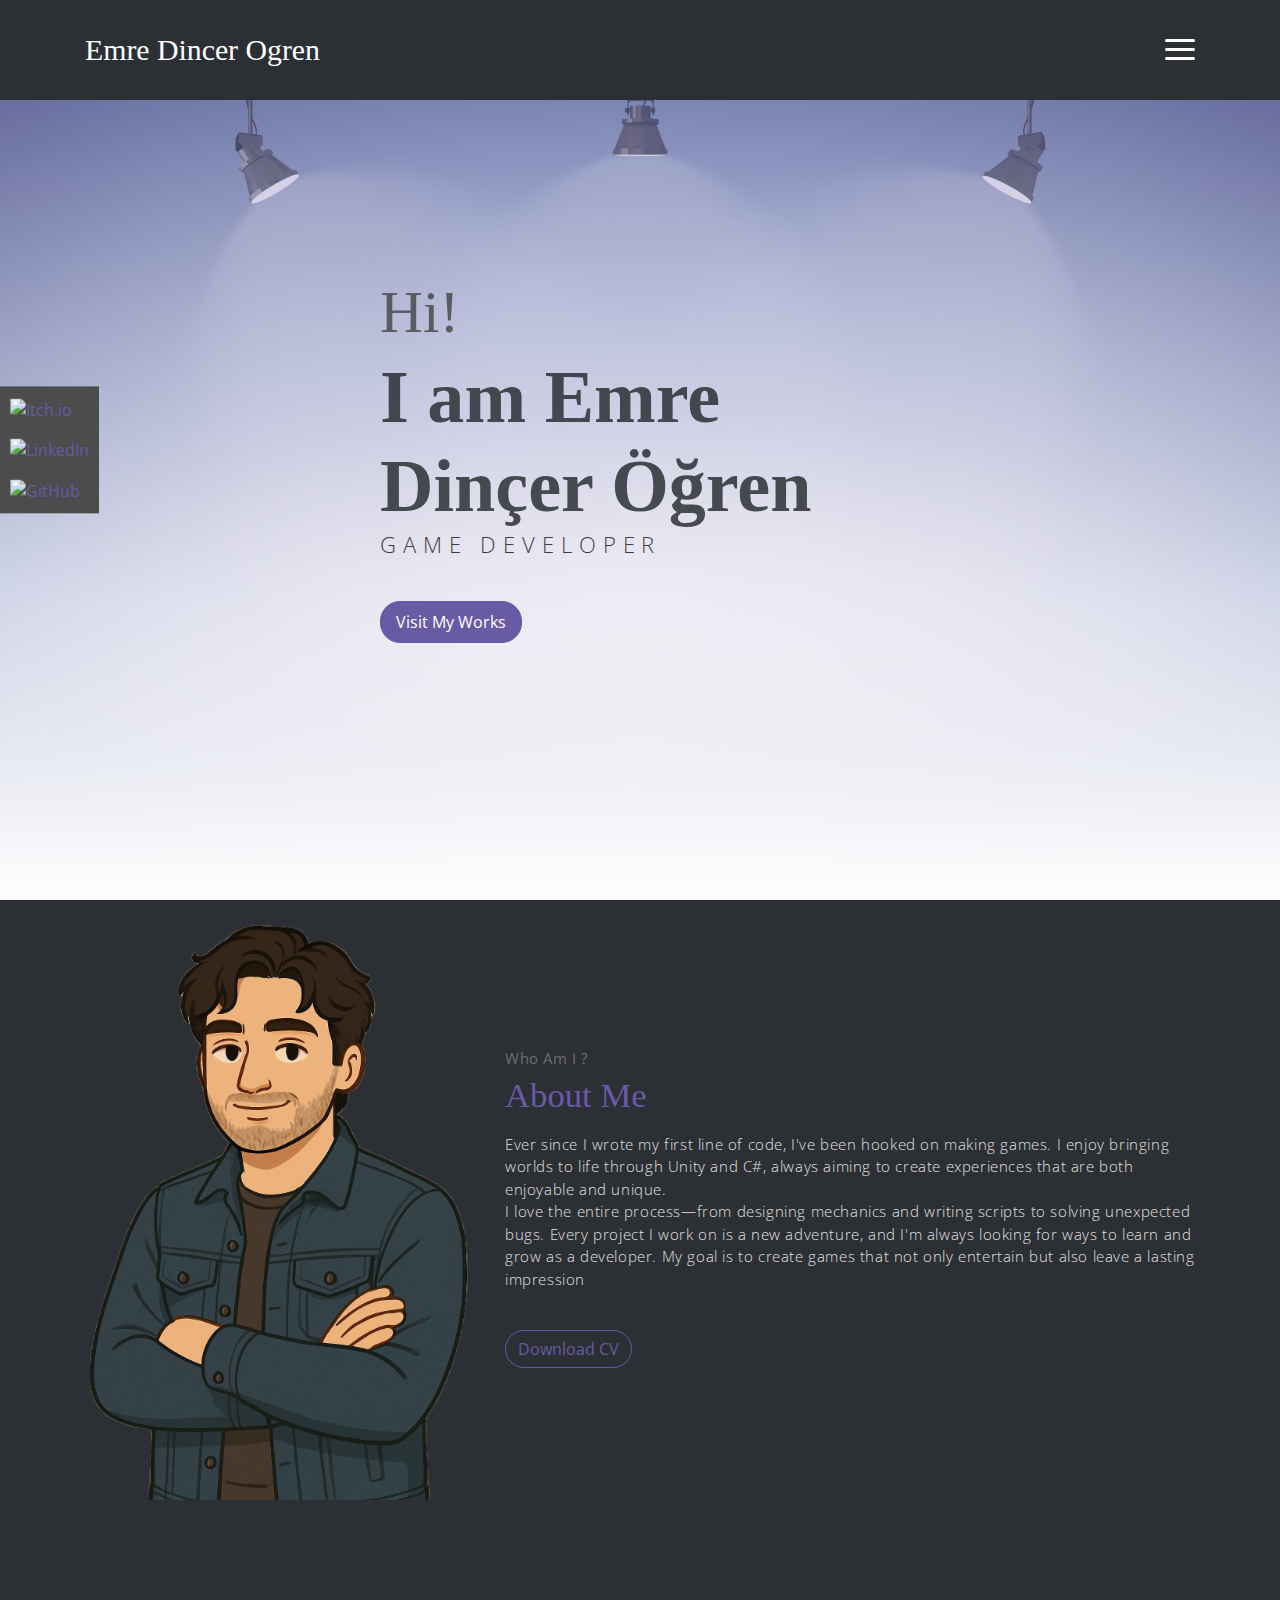
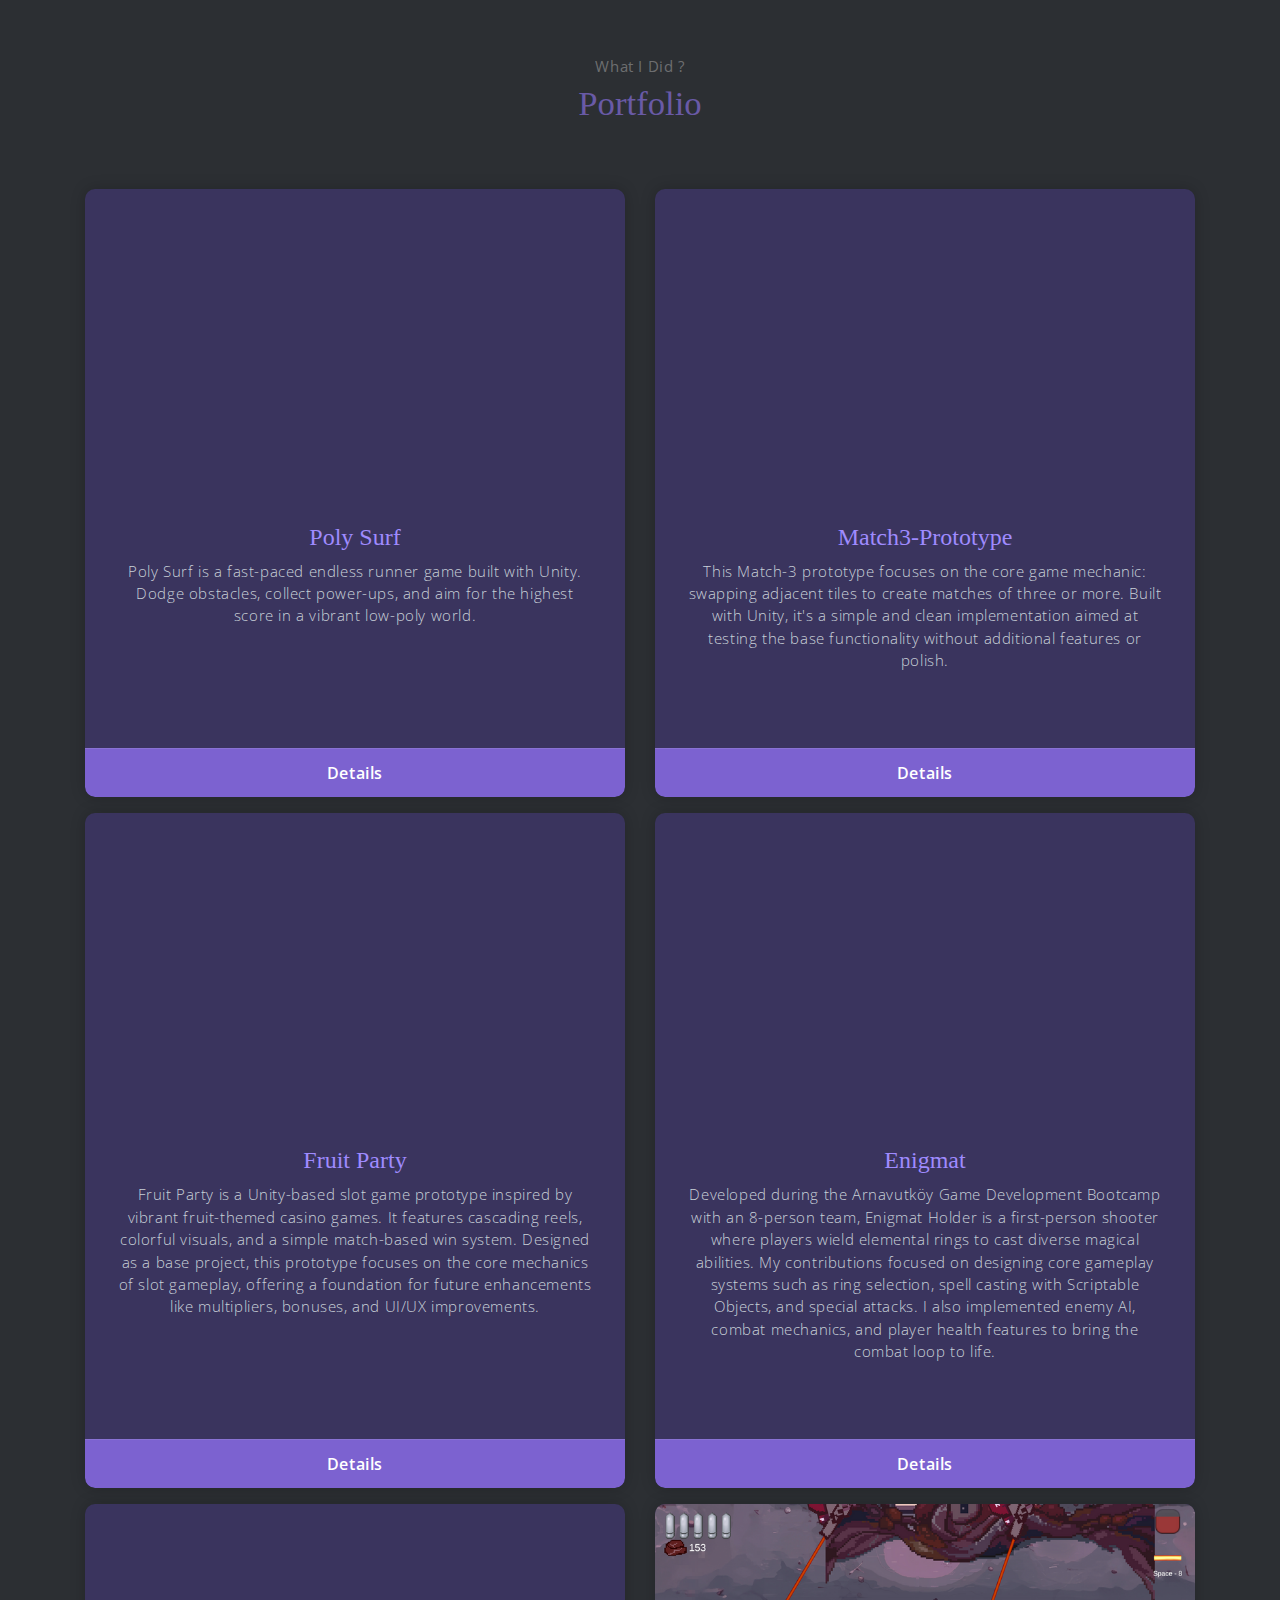
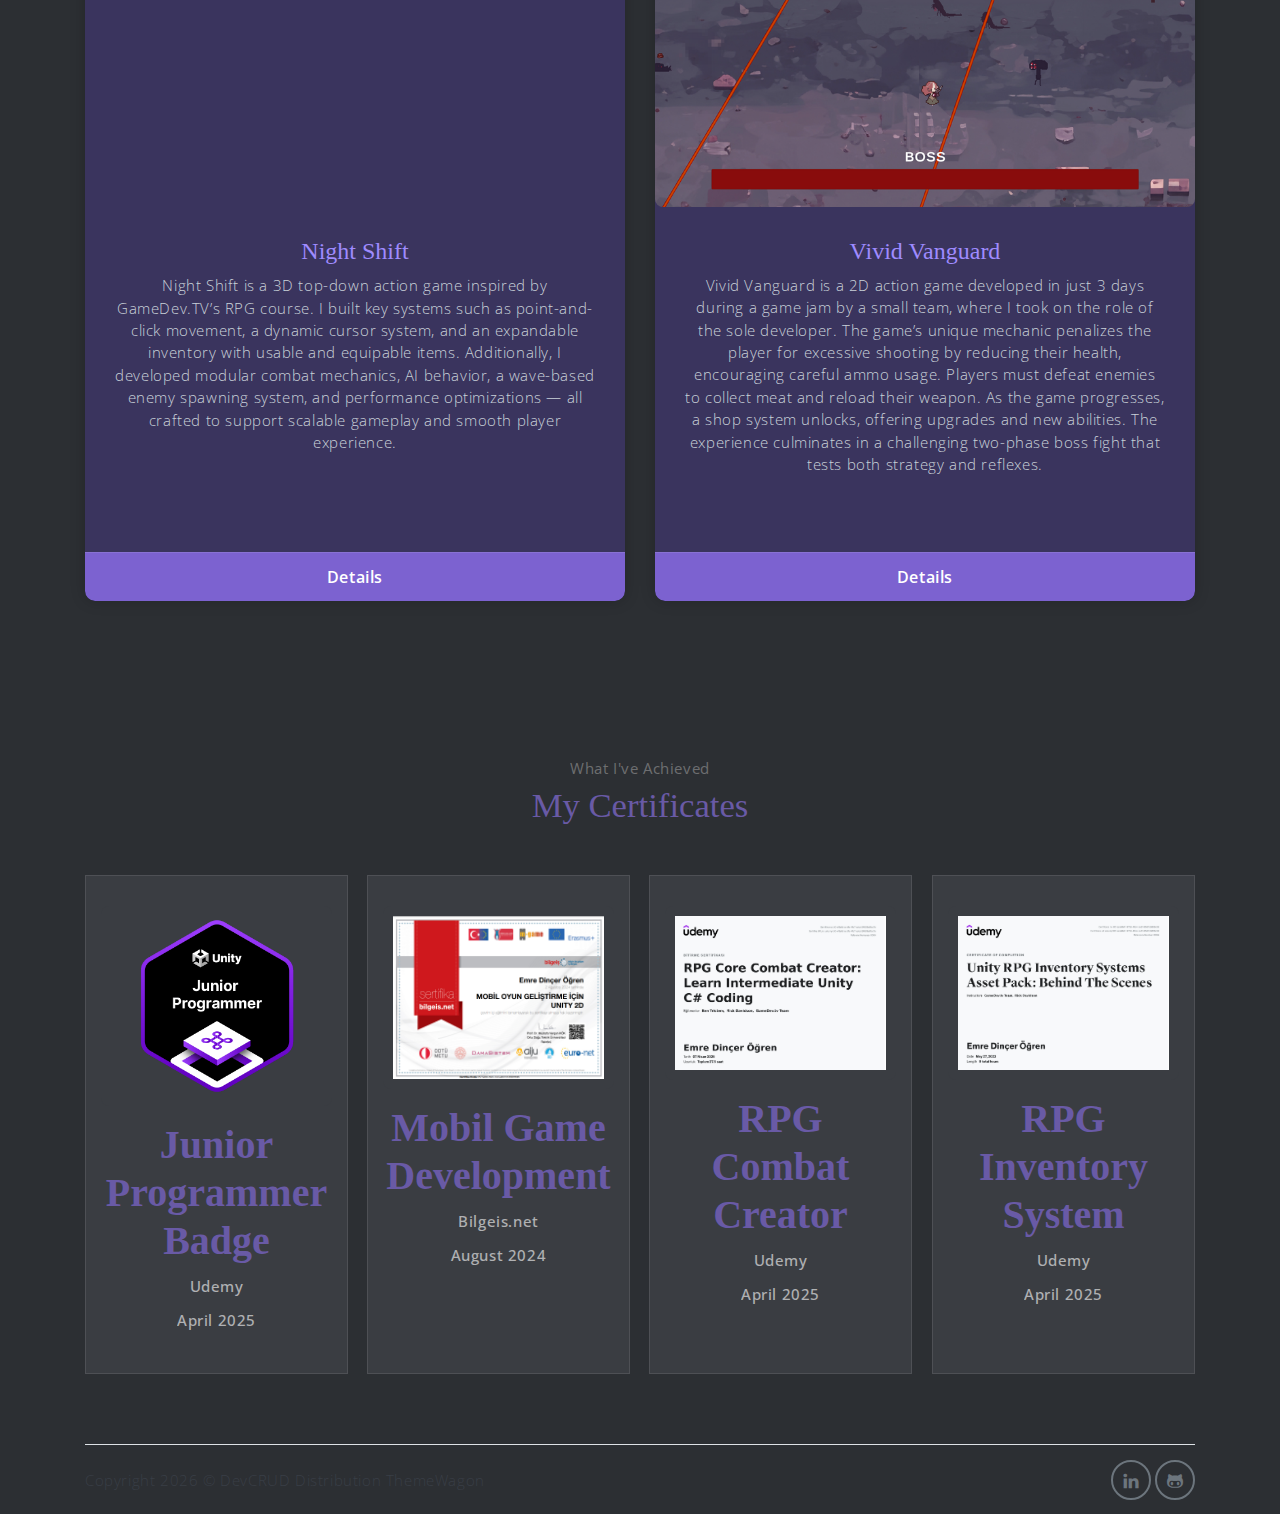
==== commit 2bc62bfa: "Finalized portfolio site design." ====
--- a/index.html
+++ b/index.html
@@ -6,7 +6,7 @@
     <meta name="viewport" content="width=device-width, initial-scale=1, shrink-to-fit=no">
     <meta name="description" content="Start your development with Meyawo landing page.">
     <meta name="author" content="Devcrud">
-    <title>Meyawo Landing page | Free Bootstrap 4.3.x landing page</title>
+    <title>Emre Dincer Ogren Portfolio</title>
     <!-- font icons -->
     <link rel="stylesheet" href="assets/vendors/themify-icons/css/themify-icons.css">
     <!-- Bootstrap + Meyawo main styles -->
@@ -16,20 +16,20 @@
 <body data-spy="scroll" data-target=".navbar" data-offset="40" id="home">
  <!-- Social Sidebar -->
  <div class="social-sidebar">
-    <a href="https://gokcinosman.itch.io" target="_blank" rel="noopener noreferrer" aria-label="Itch.io">
+    <a href="https://dincerogren.itch.io/" target="_blank" rel="noopener noreferrer" aria-label="Itch.io">
         <img src="https://static.itch.io/images/itchio-textless-white.svg" alt="Itch.io">
     </a>
-    <a href="https://www.linkedin.com/in/osmangokcin" target="_blank" rel="noopener noreferrer" aria-label="LinkedIn">
+    <a href="https://www.linkedin.com/in/dincer-ogren/" target="_blank" rel="noopener noreferrer" aria-label="LinkedIn">
         <img src="https://cdn-icons-png.flaticon.com/512/174/174857.png" alt="LinkedIn">
     </a>
-    <a href="https://github.com/gokcinosman" target="_blank" rel="noopener noreferrer" aria-label="GitHub">
+    <a href="https://github.com/DincerOgren" target="_blank" rel="noopener noreferrer" aria-label="GitHub">
         <img src="https://img.icons8.com/?size=100&amp;id=12599&amp;format=png&amp;color=000000" alt="GitHub">
     </a>
 </div>
     <!-- Page Navbar -->
     <nav class="custom-navbar" data-spy="affix" data-offset-top="20">
         <div class="container">
-            <a class="logo" href="#">Meyawo</a>
+            <a class="logo" href="#">Emre Dincer Ogren</a>
             <ul class="nav">
                 <li class="item">
                     <a class="link" href="#home">Home</a>
@@ -40,18 +40,16 @@
                 <li class="item">
                     <a class="link" href="#portfolio">Portfolio</a>
                 </li>
-                <li class="item">
-                    <a class="link" href="#testmonial">Testmonial</a>
-                </li>
+                <!--
                 <li class="item">
                     <a class="link" href="#blog">Blog</a>
                 </li>
+                -->
+                
                 <li class="item">
                     <a class="link" href="#contact">Contact</a>
                 </li>
-                <li class="item ml-md-3">
-                    <a href="components.html" class="btn btn-primary">Components</a>
-                </li>
+                
             </ul>
             <a href="javascript:void(0)" id="nav-toggle" class="hamburger hamburger--elastic">
                 <div class="hamburger-box">
@@ -66,12 +64,12 @@
         <div class="overlay"></div>
         <div class="header-content container">
             <h1 class="header-title">
-                <span class="up">HI!</span>
+                <span class="up">Hi!</span>
                 <span class="down">I am Emre Dinçer Öğren</span>
             </h1>
             <p class="header-subtitle">GAME DEVELOPER</p>
 
-            <button class="btn btn-primary">Visit My Works</button>
+            <a href="#portfolio" class="btn btn-primary">Visit My Works</a>
         </div>
     </header><!-- end of page header -->
    
@@ -83,7 +81,7 @@
             <div class="about">
                 <div class="about-img-holder">
                     <img src="assets/imgs/man.png" class="about-img"
-                        alt="Download free bootstrap 4 landing page, free boootstrap 4 templates, Download free bootstrap 4.1 landing page, free boootstrap 4.1.1 templates, meyawo Landing page">
+                        alt="">
                 </div>
                 <div class="about-caption">
                     <p class="section-subtitle">Who Am I ?</p>
@@ -172,9 +170,14 @@
                            
                           </div>
                           
-                        <a href="proje-linki" class="btn btn-primary">Details</a>
-                      </div>
-                    </div>
+                      </div>
+                      <a href="poly-surf.html" class="project-footer-link">
+                        <div class="project-footer">
+                          <p class="project-footer-info">Details</p>
+                        </div>
+                      </a>
+                    </div>
+                    
                   </div>
                   
                   
@@ -183,7 +186,7 @@
                     <div class="project-card">
                       <!-- Video veya Görsel -->
                       <div class="video-wrapper">
-                        <iframe src="https://youtube.com/embed/-8OVPPsHuDs?feature=share" frameborder="0" allowfullscreen></iframe>
+                        <iframe src="https://youtube.com/embed/qHD4mP3rS8Q?si=zCrVPrgQZ3SXPpZ6" frameborder="0" allowfullscreen></iframe>
                       </div>
                       <!-- Proje Bilgileri -->
                       <div class="project-info">
@@ -196,9 +199,14 @@
                            
                           </div>
                           
-                        <a href="proje-linki" class="btn btn-primary">Details</a>
-                      </div>
-                    </div>
+                      </div>
+                      <a href="match3.html" class="project-footer-link">
+                        <div class="project-footer">
+                          <p class="project-footer-info">Details</p>
+                        </div>
+                      </a>
+                    </div>
+                    
                   </div>
 
 
@@ -206,7 +214,7 @@
                     <div class="project-card">
                       <!-- Video veya Görsel -->
                       <div class="video-wrapper">
-                        <iframe src="https://youtube.com/embed/-8OVPPsHuDs?feature=share" frameborder="0" allowfullscreen></iframe>
+                        <iframe src="https://youtube.com/embed/7MDyiRp4UDM?si=lc0d3FTVNGobdkfw" frameborder="0" allowfullscreen></iframe>
                       </div>
                       <!-- Proje Bilgileri -->
                       <div class="project-info">
@@ -219,9 +227,12 @@
                                  offering a foundation for future enhancements like multipliers, bonuses, and UI/UX improvements.</p>
                            
                           </div>
-                          
-                        <a href="proje-linki" class="btn btn-primary">Detaylar</a>
-                      </div>
+                      </div>
+                      <a href="fruit-party.html" class="project-footer-link">
+                        <div class="project-footer">
+                          <p class="project-footer-info">Details</p>
+                        </div>
+                      </a>
                     </div>
                   </div>
 
@@ -229,15 +240,16 @@
                     <div class="project-card">
                       <!-- Video veya Görsel -->
                       <div class="video-wrapper">
-                        <iframe src="https://youtube.com/embed/-8OVPPsHuDs?feature=share" frameborder="0" allowfullscreen></iframe>
+                        <iframe src="https://youtube.com/embed/F9De2hnpOLI?si=iBj-l9walh2MTZsB" frameborder="0" allowfullscreen></iframe>
                       </div>
                       <!-- Proje Bilgileri -->
                       <div class="project-info">
                         <div class="project-info">
-                            <h4 class="project-title">Charm Holder</h4>
+                            <h4 class="project-title">Enigmat</h4>
                             <p class="project-description">Developed during the Arnavutköy Game Development 
                                 Bootcamp with an 8-person team, 
-                                Charm Holder is a first-person shooter where players wield 
+                                Enigmat
+                                 Holder is a first-person shooter where players wield 
                                 elemental rings to cast diverse magical abilities. My contributions focused on 
                                 designing core gameplay systems such as ring selection, 
                                 spell casting with Scriptable Objects, and special attacks. 
@@ -246,8 +258,12 @@
                            
                           </div>
                           
-                        <a href="proje-linki" class="btn btn-primary">Details</a>
-                      </div>
+                      </div>
+                      <a href="charm-holder.html" class="project-footer-link">
+                        <div class="project-footer">
+                          <p class="project-footer-info">Details</p>
+                        </div>
+                      </a>
                     </div>
                   </div>
                   
@@ -256,7 +272,7 @@
                     <div class="project-card">
                       <!-- Video veya Görsel -->
                       <div class="video-wrapper">
-                        <iframe src="https://youtube.com/embed/-8OVPPsHuDs?feature=share" frameborder="0" allowfullscreen></iframe>
+                        <iframe src="https://youtube.com/embed/wtOOkE8e6Ic?si=jiKW5vmhXg3XtXpB" frameborder="0" allowfullscreen></iframe>
                       </div>
                       <!-- Proje Bilgileri -->
                       <div class="project-info">
@@ -272,8 +288,12 @@
                            
                           </div>
                           
-                        <a href="proje-linki" class="btn btn-primary">Details</a>
-                      </div>
+                      </div>
+                      <a href="night-shift.html" class="project-footer-link">
+                        <div class="project-footer">
+                          <p class="project-footer-info">Details</p>
+                        </div>
+                      </a>
                     </div>
                   </div>
 
@@ -283,26 +303,30 @@
                   <div class="col-md-6 mb-3">
                     <div class="project-card">
                       <!-- Video veya Görsel -->
-                      <div class="video-wrapper">
-                        <iframe src="https://youtube.com/embed/-8OVPPsHuDs?feature=share" frameborder="0" allowfullscreen></iframe>
+                      <div>
+                        <img src="assets/imgs/vivid.png" alt="Vivid Vanguard Screenshot" style="width: 100%; height: auto; border-radius: 8px;">
                       </div>
                       <!-- Proje Bilgileri -->
                       <div class="project-info">
                         <div class="project-info">
-                            <h4 class="project-title">Charm Holder</h4>
-                            <p class="project-description">Developed during the Arnavutköy Game Development 
-                                Bootcamp with an 8-person team, 
-                                Charm Holder is a first-person shooter where players wield 
-                                elemental rings to cast diverse magical abilities. My contributions focused on 
-                                designing core gameplay systems such as ring selection, 
-                                spell casting with Scriptable Objects, and special attacks. 
-                                I also implemented enemy AI, combat mechanics, and 
-                                player health features to bring the combat loop to life.</p>
+                            <h4 class="project-title">Vivid Vanguard</h4>
+                            <p class="project-description">Vivid Vanguard is a 2D action game developed in just 3 days 
+                                during a game jam by a small team, 
+                                where I took on the role of the sole developer. 
+                                The game’s unique mechanic penalizes the player for excessive shooting by reducing their health, 
+                                encouraging careful ammo usage. Players must defeat enemies to collect meat and reload their weapon. 
+                                As the game progresses, a shop system unlocks, offering upgrades and new abilities. 
+                                The experience culminates in a challenging two-phase boss fight 
+                                that tests both strategy and reflexes.</p>
                            
                           </div>
                           
-                        <a href="proje-linki" class="btn btn-primary">Details</a>
-                      </div>
+                      </div>
+                      <a href="https://dincerogren.itch.io/vivid-vanguard" class="project-footer-link">
+                        <div class="project-footer">
+                          <p class="project-footer-info">Details</p>
+                        </div>
+                      </a>
                     </div>
                   </div>
 
@@ -310,229 +334,143 @@
         </div><!-- end of container -->
     </section> <!-- end of portfolio section -->
 
-    <!-- pricing section -->
-    <section class="section" id="pricing">
+    <section class="section" id="certificates">
         <div class="container text-center">
-            <p class="section-subtitle">How Much I Charge ?</p>
-            <h6 class="section-title mb-6">My Pricing</h6>
-            <!-- row -->
-            <div class="pricing-wrapper">
-                <div class="pricing-card">
-                    <div class="pricing-card-header">
-                        <img class="pricing-card-icon" src="assets/imgs/scooter.svg"
-                            alt="Download free bootstrap 4 landing page, free boootstrap 4 templates, Download free bootstrap 4.1 landing page, free boootstrap 4.1.1 templates, meyawo Landing page">
-                    </div>
-                    <div class="pricing-card-body">
-                        <h6 class="pricing-card-title">Free</h6>
-                        <div class="pricing-card-list">
-                            <p>accusamus reprehenderit</p>
-                            <p>provident dolorem </p>
-                            <p>quos neque</p>
-                            <p>fugiat quibusdam</p>
-                            <p><i class="ti-close"></i></p>
-                            <p><i class="ti-close"></i></p>
-                        </div>
-                    </div>
-                    <div class="pricing-card-footer">
-                        <span>$</span>
-                        <span>0.00/Month</span>
-                    </div>
-                    <a href="#" class="btn btn-primary mt-3 pricing-card-btn">Subscribe</a>
-                </div>
-                <div class="pricing-card">
-                    <div class="pricing-card-header">
-                        <img class="pricing-card-icon" src="assets/imgs/shipped.svg"
-                            alt="Download free bootstrap 4 landing page, free boootstrap 4 templates, Download free bootstrap 4.1 landing page, free boootstrap 4.1.1 templates, meyawo Landing page">
-                    </div>
-                    <div class="pricing-card-body">
-                        <h6 class="pricing-card-title">Basic</h6>
-                        <div class="pricing-card-list">
-                            <p>accusamus reprehenderit</p>
-                            <p>provident dolorem </p>
-                            <p>quos neque</p>
-                            <p>fugiat quibusdam</p>
-                            <p>accusamus laboriosam</p>
-                            <p><i class="ti-close"></i></p>
-                        </div>
-                    </div>
-                    <div class="pricing-card-footer">
-                        <span>$</span>
-                        <span>9.99/Month</span>
-                    </div>
-                    <a href="#" class="btn btn-primary mt-3 pricing-card-btn">Subscribe</a>
-                </div>
-                <div class="pricing-card">
-                    <div class="pricing-card-header">
-                        <img class="pricing-card-icon" src="assets/imgs/startup.svg"
-                            alt="Download free bootstrap 4 landing page, free boootstrap 4 templates, Download free bootstrap 4.1 landing page, free boootstrap 4.1.1 templates, meyawo Landing page">
-                    </div>
-                    <div class="pricing-card-body">
-                        <h6 class="pricing-card-title">Premium</h6>
-                        <div class="pricing-card-list">
-                            <p>accusamus reprehenderit</p>
-                            <p>provident dolorem </p>
-                            <p>quos neque</p>
-                            <p>fugiat quibusdam</p>
-                            <p>accusamus laboriosam</p>
-                            <p>inventore omnis</p>
-                        </div>
-                    </div>
-                    <div class="pricing-card-footer">
-                        <span>$</span>
-                        <span>99.9/Month</span>
-                    </div>
-                    <a href="#" class="btn btn-primary mt-3 pricing-card-btn">Subscribe</a>
-                </div>
-
-            </div><!-- end of pricing wrapper -->
-        </div> <!-- end of container -->
-    </section><!-- end of pricing section -->
-
-    <!-- section -->
-    <section class="section-sm bg-primary">
-        <!-- container -->
-        <div class="container text-center text-sm-left">
-            <!-- row -->
-            <div class="row align-items-center">
-                <div class="col-sm offset-md-1 mb-4 mb-md-0">
-                    <h6 class="title text-light">Want to work with me?</h6>
-                    <p class="m-0 text-light">Always feel Free to Contact & Hire me</p>
-                </div>
-                <div class="col-sm offset-sm-2 offset-md-3">
-                    <button class="btn btn-lg my-font btn-light rounded">Hire Me</button>
-                </div>
-            </div> <!-- end of row -->
-        </div> <!-- end of container -->
-    </section> <!-- end of section -->
-
-    <!-- testimonial section -->
-    <section class="section" id="testmonial">
-        <div class="container text-center">
-            <p class="section-subtitle">What Think Client About Me ?</p>
-            <h6 class="section-title mb-6">Testmonial</h6>
-
-            <!-- row -->
-            <div class="row">
-                <div class="col-md-6">
-                    <div class="testimonial-card">
-                        <div class="testimonial-card-img-holder">
-                            <img src="assets/imgs/avatar2.jpg" class="testimonial-card-img"
-                                alt="Download free bootstrap 4 landing page, free boootstrap 4 templates, Download free bootstrap 4.1 landing page, free boootstrap 4.1.1 templates, meyawo Landing page">
-                        </div>
-                        <div class="testimonial-card-body">
-                            <p class="testimonial-card-subtitle">Lorem ipsum dolor sit amet, consectetur adipisicing
-                                elit. Eaque doloribus autem aperiam earum nostrum omnis blanditiis corporis perspiciatis
-                                adipisci nihil.</p>
-                            <h6 class="testimonial-card-title">Emily Reb</h6>
-                        </div>
-                    </div>
-                </div>
-                <div class="col-md-6">
-                    <div class="testimonial-card">
-                        <div class="testimonial-card-img-holder">
-                            <img src="assets/imgs/avatar3.jpg" class="testimonial-card-img"
-                                alt="Download free bootstrap 4 landing page, free boootstrap 4 templates, Download free bootstrap 4.1 landing page, free boootstrap 4.1.1 templates, meyawo Landing page">
-                        </div>
-                        <div class="testimonial-card-body">
-                            <p class="testimonial-card-subtitle">Lorem ipsum dolor sit amet, consectetur adipisicing
-                                elit. Eaque doloribus autem aperiam earum nostrum omnis blanditiis corporis perspiciatis
-                                adipisci nihil.</p>
-                            <h6 class="testimonial-card-title">Emily Reb</h6>
-                        </div>
-                    </div>
-                </div>
+          <p class="section-subtitle">What I've Achieved</p>
+          <h6 class="section-title mb-5">My Certificates</h6>
+          
+          <div class="certificate-wrapper">
+            <!-- Certificate Card 1 -->
+            
+            <div class="certificate-card">
+                    <a href = "https://www.credly.com/badges/872fc1a1-2408-4dc9-9c3b-32e9e550fb3f"  target="_blank">
+                <div class="certificate-card-header">
+                    <img class="certificate-card-icon" src="assets/imgs/123124124.png" alt="Unity Certificate">
+                </div>
+                <div class="certificate-card-body">
+                    <h6 class="certificate-card-title">Junior Programmer Badge</h6>
+                    <div class="certificate-card-list">
+                    <p class="certificate-card-info">Udemy</p>
+                    <p class="certificate-card-info">April 2025</p>
+                    </div>
+                </div>
+            </a>
+                </div>
+
+            <!-- Certificate Card 2 -->
+            <div class="certificate-card">
+                    <a href="assets/certificates/mobil1.pdf" target="_blank">
+                <div class="certificate-card-header">
+                    <img class="certificate-card-icon" src="assets/imgs/certificate2.png" alt="Unity Certificate">
+                </div>
+                <div class="certificate-card-body">
+                    <h6 class="certificate-card-title">Mobil Game Development</h6>
+                    <div class="certificate-card-list">
+                        <p class="certificate-card-info">Bilgeis.net</p>
+                        <p class="certificate-card-info">August 2024</p>
+                    </div>
+                </div>
+                
+            </a>
+                </div>
+
+
+            <!-- Certificate Card 3 -->
+            
+            <div class="certificate-card">
+                    <a href = "https://www.udemy.com/certificate/UC-ef5a0c1a-dffc-4fc7-adcb-24509a0fcc7e/"  target="_blank">
+                        <div class="certificate-card-header">
+                            <img class="certificate-card-icon" src="assets/imgs/certificate3.png" alt="Unity Certificate">
+                        </div>
+                            <div class="certificate-card-body">
+                            <h6 class="certificate-card-title">RPG Combat Creator </h6>
+                            <div class="certificate-card-list">
+                                <p class="certificate-card-info">Udemy</p>
+                                <p class="certificate-card-info">April 2025</p>
+                            </div>
+                        </div>
+                    
+                    </a>
+                </div>
+            
+            <!-- Certificate Card 4 -->
+                <div class="certificate-card">
+                    <a href = " https://www.udemy.com/certificate/UC-aa1a4b71-975d-45c4-be31-85d7cb868c0d/"  target="_blank">
+                    <div class="certificate-card-header">
+                    <img class="certificate-card-icon" src="assets/imgs/certificate4.png" alt="Unity Certificate">
+                    </div>
+                    <div class="certificate-card-body">
+                    <h6 class="certificate-card-title">RPG Inventory System</h6>
+                    <div class="certificate-card-list">
+                        <p class="certificate-card-info">Udemy</p>
+                        <p class="certificate-card-info">April 2025</p>
+                    </div>
+                    </div>
+                    
+                </a>
+                </div>
+          </div><!-- end of wrapper -->
+        </div>
+      </section>
+      
+    
+
+    
+
+<!-- 
+<section class="section" id="blog">
+    <div class="container text-center">
+        <p class="section-subtitle">Recent Posts?</p>
+        <h6 class="section-title mb-6">Blog</h6>
+        
+        <div class="blog-card">
+            <div class="blog-card-header">
+                <img src="assets/imgs/img-1.jpg" class="blog-card-img"
+                    alt="Download free bootstrap 4 landing page, free boootstrap 4 templates, Download free bootstrap 4.1 landing page, free boootstrap 4.1.1 templates, meyawo Landing page">
             </div>
-        </div> <!-- end of container -->
-    </section> <!-- end of testimonial section -->
-
-    <!-- blog section -->
-    <section class="section" id="blog">
-        <!-- container -->
-        <div class="container text-center">
-            <p class="section-subtitle">Recent Posts?</p>
-            <h6 class="section-title mb-6">Blog</h6>
-            <!-- blog-wrapper -->
-            <div class="blog-card">
-                <div class="blog-card-header">
-                    <img src="assets/imgs/img-1.jpg" class="blog-card-img"
-                        alt="Download free bootstrap 4 landing page, free boootstrap 4 templates, Download free bootstrap 4.1 landing page, free boootstrap 4.1.1 templates, meyawo Landing page">
-                </div>
-                <div class="blog-card-body">
-                    <h5 class="blog-card-title">Consectetur adipisicing elit</h6>
-
-                        <p class="blog-card-caption">
-                            <a href="#">By: Admin</a>
-                            <a href="#"><i class="ti-heart text-danger"></i> 234</a>
-                            <a href="#"><i class="ti-comment"></i> 123</a>
-                        </p>
-                        <p>Lorem ipsum dolor sit amet, consectetur adipisicing elit. Amet nesciunt qui sit velit
-                            delectus voluptates, repellat ipsum culpa id deleniti. Rerum debitis facilis accusantium
-                            neque numquam mollitia modi quasi distinctio.</p>
-
-                        <p><b>Necessitatibus nihil impedit! Ex nisi eveniet, dolor aliquid consequuntur repudiandae.</b>
-                        </p>
-                        <p>Magnam in repellat enim harum omnis aperiam! Explicabo illo, commodi, dolor blanditiis
-                            cupiditate harum nisi vero accusamus laudantium voluptatibus dolores quae obcaecati.</p>
-
-                        <a href="#" class="blog-card-link">Read more <i class="ti-angle-double-right"></i></a>
-                </div>
-            </div><!-- end of blog wrapper -->
-
-            <!-- blog-wrapper -->
-            <div class="blog-card">
-                <div class="blog-card-header">
-                    <img src="assets/imgs/img-2.jpg" class="blog-card-img"
-                        alt="Download free bootstrap 4 landing page, free boootstrap 4 templates, Download free bootstrap 4.1 landing page, free boootstrap 4.1.1 templates, meyawo Landing page">
-                </div>
-                <div class="blog-card-body">
-                    <h5 class="blog-card-title">Explicabo illo</h6>
-
-                        <p class="blog-card-caption">
-                            <a href="#">By: Admin</a>
-                            <a href="#"><i class="ti-heart text-danger"></i> 456</a>
-                            <a href="#"><i class="ti-comment"></i> 264</a>
-                        </p>
-
-                        <p>Lorem ipsum dolor sit amet, consectetur adipisicing elit. Impedit excepturi laborum enim,
-                            vitae ipsam atque eum, ad iusto consequuntur voluptas, esse doloribus. Perferendis porro
-                            quisquam vitae exercitationem aliquid, minus eos laborum repudiandae, cumque debitis iusto
-                            omnis praesentium? Laborum placeat sit adipisci illum tempore maxime, esse qui quae?
-                            Molestias excepturi corporis similique doloribus. Esse vitae earum architecto nulla non
-                            dolores illum at perspiciatis quod, et deleniti cupiditate reiciendis harum facere, delectus
-                            eum commodi soluta distinctio sit repudiandae possimus sunt. Ipsum, rem.</p>
-
-                        <a href="#" class="blog-card-link">Read more <i class="ti-angle-double-right"></i></a>
-                </div>
-            </div><!-- end of blog wrapper -->
-
-        </div><!-- end of container -->
-    </section><!-- end of blog section -->
-
-    <!-- contact section -->
-    <section class="section" id="contact">
-        <div class="container text-center">
-            <p class="section-subtitle">How can you communicate?</p>
-            <h6 class="section-title mb-5">Contact Me</h6>
-            <!-- contact form -->
-            <form action="" class="contact-form col-md-10 col-lg-8 m-auto">
-                <div class="form-row">
-                    <div class="form-group col-sm-6">
-                        <input type="text" size="50" class="form-control" placeholder="Your Name" required>
-                    </div>
-                    <div class="form-group col-sm-6">
-                        <input type="email" class="form-control" placeholder="Enter Email" requried>
-                    </div>
-                    <div class="form-group col-sm-12">
-                        <textarea name="comment" id="comment" rows="6" class="form-control"
-                            placeholder="Write Something"></textarea>
-                    </div>
-                    <div class="form-group col-sm-12 mt-3">
-                        <input type="submit" value="Send Message" class="btn btn-outline-primary rounded">
-                    </div>
-                </div>
-            </form><!-- end of contact form -->
-        </div><!-- end of container -->
-    </section><!-- end of contact section -->
+            <div class="blog-card-body">
+                <h5 class="blog-card-title">Consectetur adipisicing elit</h5>
+                <p class="blog-card-caption">
+                    <a href="#">By: Admin</a>
+                    <a href="#"><i class="ti-heart text-danger"></i> 234</a>
+                    <a href="#"><i class="ti-comment"></i> 123</a>
+                </p>
+                <p>Lorem ipsum dolor sit amet, consectetur adipisicing elit. Amet nesciunt qui sit velit
+                    delectus voluptates, repellat ipsum culpa id deleniti. Rerum debitis facilis accusantium
+                    neque numquam mollitia modi quasi distinctio.</p>
+                <p><b>Necessitatibus nihil impedit! Ex nisi eveniet, dolor aliquid consequuntur repudiandae.</b></p>
+                <p>Magnam in repellat enim harum omnis aperiam! Explicabo illo, commodi, dolor blanditiis
+                    cupiditate harum nisi vero accusamus laudantium voluptatibus dolores quae obcaecati.</p>
+                <a href="#" class="blog-card-link">Read more <i class="ti-angle-double-right"></i></a>
+            </div>
+        </div>
+
+        <div class="blog-card">
+            <div class="blog-card-header">
+                <img src="assets/imgs/img-2.jpg" class="blog-card-img"
+                    alt="Download free bootstrap 4 landing page, free boootstrap 4 templates, Download free bootstrap 4.1 landing page, free boootstrap 4.1.1 templates, meyawo Landing page">
+            </div>
+            <div class="blog-card-body">
+                <h5 class="blog-card-title">Explicabo illo</h5>
+                <p class="blog-card-caption">
+                    <a href="#">By: Admin</a>
+                    <a href="#"><i class="ti-heart text-danger"></i> 456</a>
+                    <a href="#"><i class="ti-comment"></i> 264</a>
+                </p>
+                <p>Lorem ipsum dolor sit amet, consectetur adipisicing elit. Impedit excepturi laborum enim,
+                    vitae ipsam atque eum, ad iusto consequuntur voluptas, esse doloribus. Perferendis porro
+                    quisquam vitae exercitationem aliquid, minus eos laborum repudiandae, cumque debitis iusto
+                    omnis praesentium? Laborum placeat sit adipisci illum tempore maxime, esse qui quae?
+                    Molestias excepturi corporis similique doloribus. Esse vitae earum architecto nulla non
+                    dolores illum at perspiciatis quod, et deleniti cupiditate reiciendis harum facere, delectus
+                    eum commodi soluta distinctio sit repudiandae possimus sunt. Ipsum, rem.</p>
+                <a href="#" class="blog-card-link">Read more <i class="ti-angle-double-right"></i></a>
+            </div>
+        </div>
+
+    </div>
+</section>
+-->
 
     <!-- footer -->
     <div class="container">
@@ -543,12 +481,8 @@
                     href="https://themewagon.com">ThemeWagon</a>
             </p>
             <div class="social-links text-right m-auto ml-sm-auto">
-                <a href="javascript:void(0)" class="link"><i class="ti-facebook"></i></a>
-                <a href="javascript:void(0)" class="link"><i class="ti-twitter-alt"></i></a>
-                <a href="javascript:void(0)" class="link"><i class="ti-google"></i></a>
-                <a href="javascript:void(0)" class="link"><i class="ti-pinterest-alt"></i></a>
-                <a href="javascript:void(0)" class="link"><i class="ti-instagram"></i></a>
-                <a href="javascript:void(0)" class="link"><i class="ti-rss"></i></a>
+                <a href="https://www.linkedin.com/in/dincer-ogren/" class="link"><i class="ti-linkedin"></i></a>
+                <a href="https://github.com/DincerOgren" class="link"><i class="ti-github"></i></a>
             </div>
         </footer>
     </div> <!-- end of page footer -->
--- a/assets/css/meyawo.css
+++ b/assets/css/meyawo.css
@@ -69,14 +69,14 @@
   flex-direction: column;
   gap: 15px;
   padding: 10px;
-  background-color: rgba(0, 0, 0, 0.6); /* opsiyonel */
+  background-color:rgb(76, 76, 76);/* opsiyonel */
   z-index: 1000;
 }
 
 .social-sidebar a img {
   width: 30px;
   height: 30px;
-  filter: invert(1); /* ikonlar beyaz değilse ters çevir */
+  ; /* ikonlar beyaz değilse ters çevir */
   transition: transform 0.2s ease;
 }
 
@@ -93,6 +93,18 @@
   color: white;
   margin-bottom: 30px;
   height: 100%;
+
+  display: flex;
+  flex-direction: column;
+
+  transition: transform 0.3s ease, box-shadow 0.3s ease;
+  
+}
+
+.project-card:hover {
+  transform: translateY(-6px);
+  box-shadow: 0 12px 24px rgba(0, 0, 0, 0.4);
+  cursor: pointer;
 }
 
 .video-wrapper {
@@ -113,6 +125,49 @@
 .project-info {
   padding: 15px;
   text-align: center;
+  flex: 1;
+  display: flex;
+  flex-direction: column;
+}
+
+.project-footer-link {
+  text-decoration: none;
+  display: block; 
+}
+
+.project-footer {
+  background-color: #7c62d0;
+  padding: 12px;
+  text-align: center;
+  border-top: 1px solid rgba(255, 255, 255, 0.1);
+  transition: background-color 0.3s ease;
+
+  display: flex;               
+  justify-content: center;     
+  align-items: center;         
+  border-radius: 0 0 10px 10px;
+}
+
+.project-footer-info {
+  color: #fff;
+  margin: 0;                   
+  font-weight: 600;            
+  font-size: 16px;
+}
+
+.project-footer:hover {
+  background-color: #9d84f7;
+  cursor: pointer;
+}
+
+.project-footer .btn {
+  background-color: transparent;
+  color: white;
+  border: none;
+  font-weight: bold;
+  cursor: pointer;
+  padding: 3px;
+  border-radius: 0;
 }
 
 .about-info {
@@ -11319,14 +11374,15 @@
 }
 
 /* Pricing card */
-.pricing-wrapper {
+.certificate-wrapper {
   display: -webkit-box;
   display: -ms-flexbox;
   display: -webkit-flex;
   display: flex;
-}
-
-.pricing-wrapper .pricing-card {
+  gap: 20px;
+}
+
+.certificate-wrapper .certificate-card {
   display: block;
   border: 1px solid #dee2e6;
   padding: 30px 15px;
@@ -11337,84 +11393,102 @@
   -webkit-flex-basis: 0;
       -ms-flex-preferred-size: 0;
           flex-basis: 0;
-  background: #fff;
   -webkit-transition: all, 0.3s;
   transition: all, 0.3s;
+
+  background: #3a3d42;
+  backdrop-filter: blur(10px);
+  border: 1px solid rgba(255, 255, 255, 0.1);
+  
 }
 
 @media (prefers-reduced-motion: reduce) {
-  .pricing-wrapper .pricing-card {
+  .certificate-wrapper .certificate-card {
     -webkit-transition: none;
     transition: none;
   }
 }
 
-.pricing-wrapper .pricing-card-header .pricing-card-icon {
-  width: 70px;
-  margin-bottom: 25px;
-}
-
-.pricing-wrapper .pricing-card-footer {
+.certificate-wrapper .certificate-card-header .certificate-card-icon {
+  width: 100%;
+  max-height: 200px;
+  height: auto;
+  object-fit: contain;
+  margin-bottom: 15px;
+  background-color: white;
+  padding: 10px;
+  border-radius: 8px;
+
+  background: #3a3d42;
+}
+
+.certificate-wrapper .certificate-card-footer {
   margin: 15px 0;
 }
 
-.pricing-wrapper .pricing-card-footer span {
+.certificate-wrapper .certificate-card-footer span {
   font-size: calc(18px + (35 - 18) * ((100vw - 300px) / (1300 - 300)));
   font-weight: 600;
   opacity: .8;
 }
 
-.pricing-wrapper .pricing-card-footer span:first-child {
+.certificate-wrapper .certificate-card-footer span:first-child {
   position: relative;
   right: -6px;
   top: -6px;
   font-size: calc(15px + (25 - 15) * ((100vw - 300px) / (1300 - 300)));
 }
 
-.pricing-wrapper .pricing-card-title {
-  margin-bottom: 15px;
-  font-size: calc(18px + (35 - 18) * ((100vw - 300px) / (1300 - 300)));
-}
-
-.pricing-wrapper .pricing-card-list p {
+.certificate-wrapper .certificate-card-title {
+  font-size: 40px;
+  font-weight: 600;
+  margin-bottom: 10px;
+}
+
+.certificate-wrapper .certificate-card-list p {
   margin-bottom: 12px;
   font-weight: 500;
   opacity: .6;
 }
-
-.pricing-wrapper .pricing-card-list p i {
+ 
+.certificate-wrapper .certificate-card .certificate-card-body .certificate-card-info{
+  color: #fff;
+}
+
+
+.certificate-wrapper .certificate-card-list p i {
   color: #ec185d;
 }
 
-.pricing-wrapper .pricing-card:hover {
+.certificate-wrapper .certificate-card:hover {
   -webkit-transform: translateY(-5px);
       -ms-transform: translateY(-5px);
           transform: translateY(-5px);
   border-radius: 0 !important;
 }
 
-.pricing-wrapper .pricing-card:first-child {
+.certificate-wrapper .certificate-card:first-child {
   border-radius: 0 0 0 0;
 }
 
-.pricing-wrapper .pricing-card:nth-child(2) {
+.certificate-wrapper .certificate-card:nth-child(2) {
   margin-left: -1px;
   margin-right: -1px;
 }
 
-.pricing-wrapper .pricing-card:last-child {
+.certificate-wrapper .certificate-card:last-child {
   border-radius: 0 0 0 0;
 }
 
 @media (max-width: 767.98px) {
-  .pricing-wrapper {
+  .certificate-wrapper {
     -webkit-box-orient: vertical;
     -webkit-box-direction: normal;
     -webkit-flex-direction: column;
         -ms-flex-direction: column;
             flex-direction: column;
   }
-  .pricing-card {
+  .certificate-card {
     border-radius: 0 !important;
     margin: 0 0 15px 0 !important;
     width: 100%;
@@ -12112,6 +12186,8 @@
   }
 }
 
+
+
 .header {
   position: relative;
   height: 100vh;
@@ -12300,3 +12376,100 @@
 .section-lg {
   padding: 100px 0 !important;
 }
+
+/* Poly surf css */
+.gallery-section {
+  padding: 60px 20px;
+  background-color: #2c2f33;
+  color: white;
+}
+
+.gallery-section .section-title {
+  text-align: center;
+  font-size: 32px;
+  margin-bottom: 40px;
+  color: #ffffff;
+}
+
+.gallery-grid {
+  display: grid;
+  grid-template-columns: repeat(auto-fit, minmax(250px, 1fr));
+  gap: 20px;
+}
+
+.gallery-grid img {
+  width: 100%;
+  border-radius: 12px;
+  box-shadow: 0 4px 20px rgba(0,0,0,0.3);
+  transition: transform 0.3s ease;
+}
+
+.gallery-grid img:hover {
+  transform: scale(1.05);
+}
+
+#project-details {
+  background-color: #2c2f33;
+  color: white;
+  padding: 60px 20px;
+  padding-top: 100px;
+}
+
+
+.project-media {
+  display: flex;
+  flex-direction: column;
+  align-items: center;
+  gap: 20px;
+  margin-bottom: 40px;
+}
+
+.project-image {
+  max-width: 100%;
+  border-radius: 12px;
+  box-shadow: 0 0 20px rgba(0,0,0,0.3);
+}
+
+.project-description h4 {
+  margin-top: 20px;
+  font-size: 1.5rem;
+  color: #b2b5ff;
+}
+
+.project-description ul {
+  list-style: none;
+  padding: 0;
+}
+
+.project-description li {
+  margin-bottom: 10px;
+  padding-left: 20px;
+  position: relative;
+}
+
+.project-description li::before {
+  content: "✔";
+  position: absolute;
+  left: 0;
+  color: #a88df7;
+}
+.poly-surf-header {
+  position: relative;
+  height: 80vh;
+  min-height: 500px;
+  display: flex;
+  align-items: center;
+  justify-content: center;
+  background-image: url(../imgs/poly-surfer-cover.png);
+  background-size: cover;
+  background-position: top center;
+  background-repeat: no-repeat;
+  background-attachment: fixed; /* Parallax benzeri his */
+}  
+.game-section-title {
+  text-align: center;
+  margin-bottom: 40px;
+  font-size: 4rem;
+  font-weight: bold;
+  color: #fff;
+}